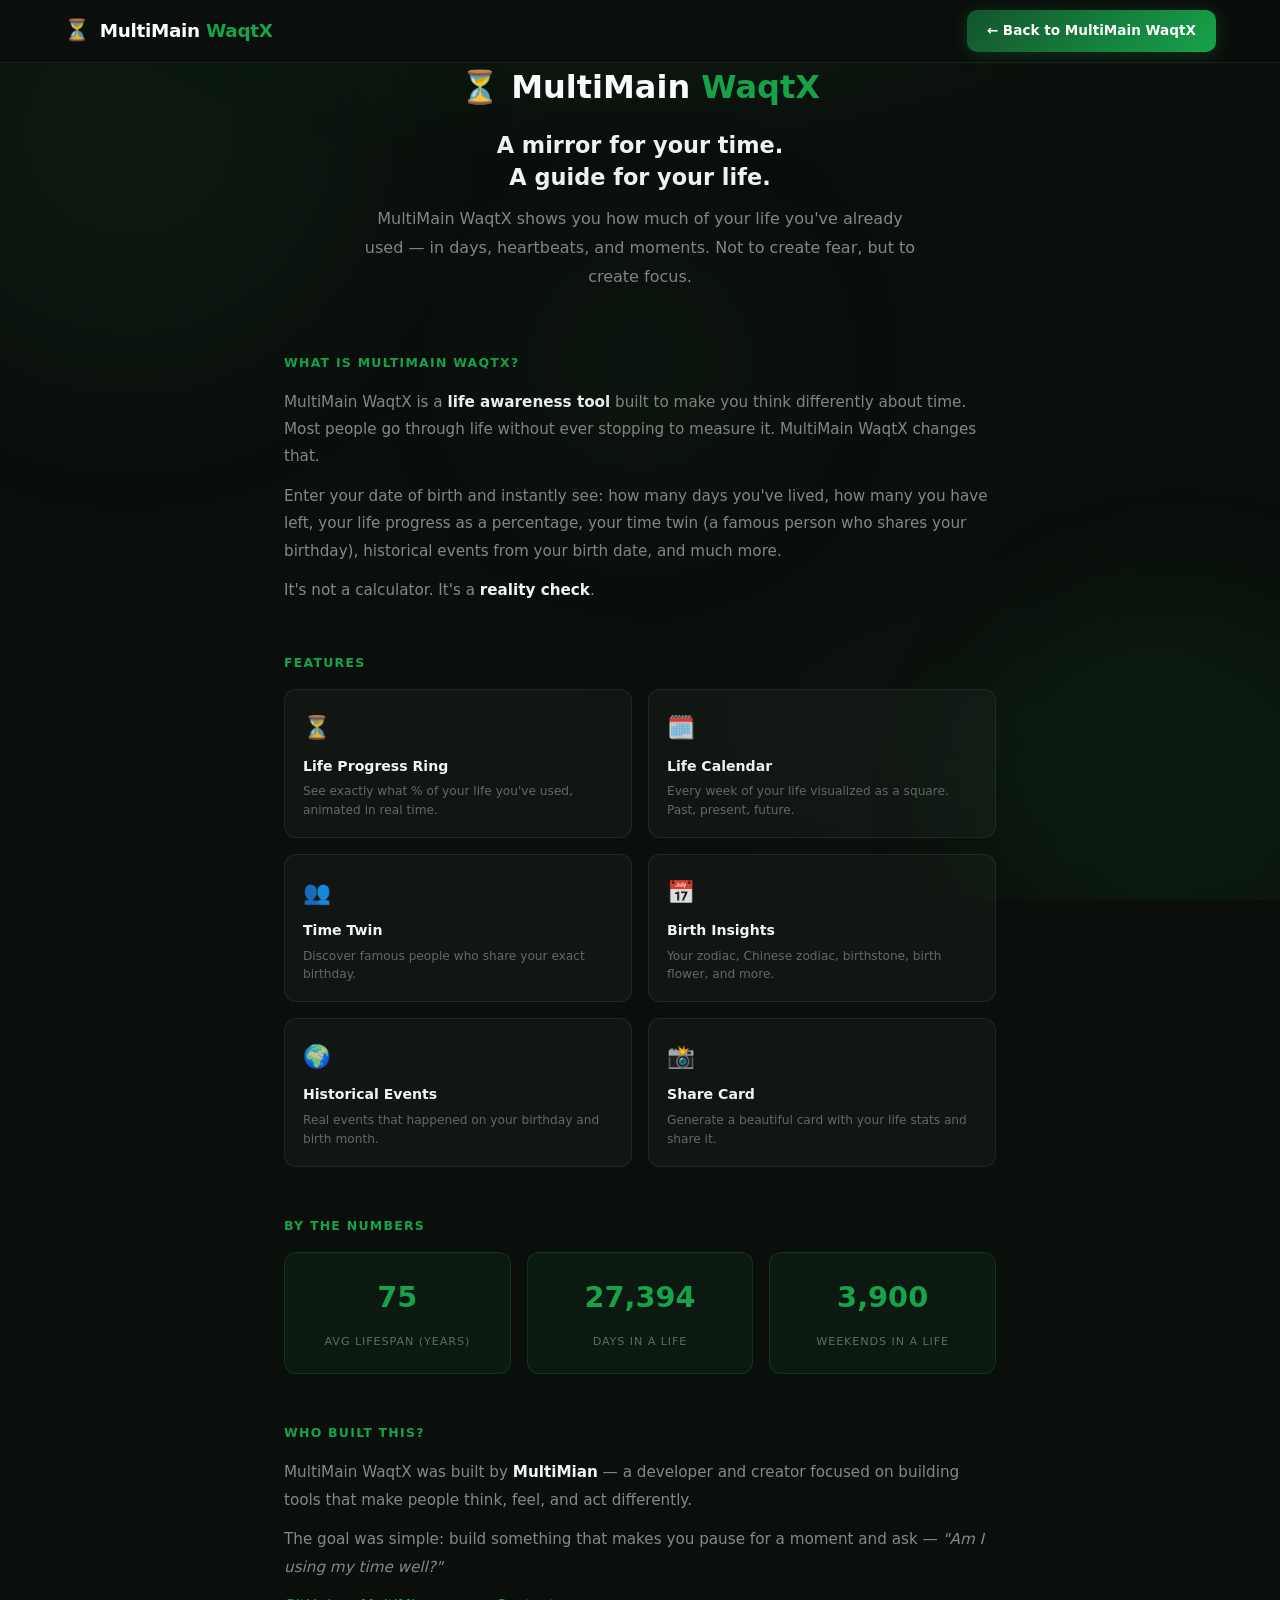
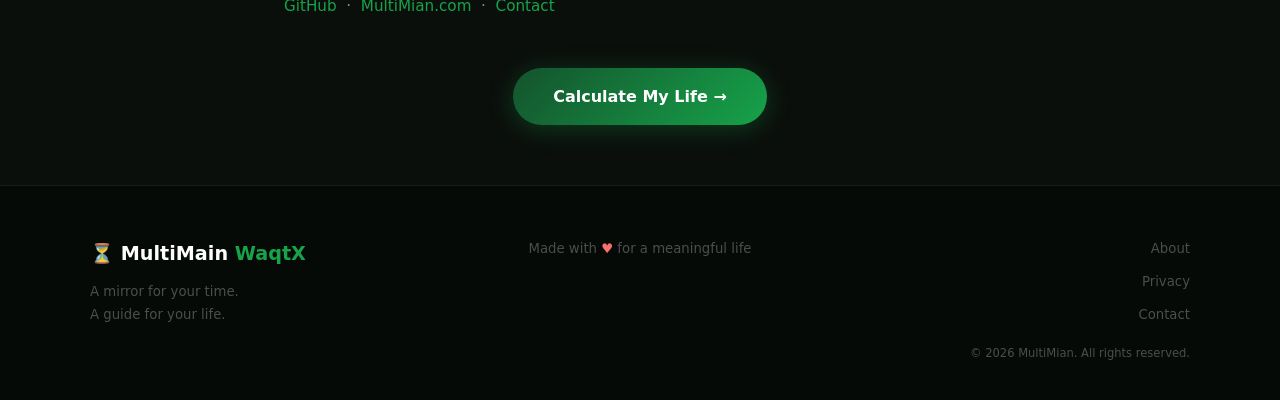
==== about.html @ 8634699e "feat: Premium Islamic UI v10 — green/gold palette, glassmorphism, breathing animations, hierarchy sy" ====
<!DOCTYPE html>
<html lang="en">
<head>
  <meta charset="UTF-8" />
  <meta name="viewport" content="width=device-width, initial-scale=1.0" />
  <title>About — MultiMain WaqtX</title>
  <meta name="description" content="MultiMain WaqtX is a life awareness tool that shows you how much of your life you've used — in days, heartbeats, and moments." />
  <meta name="theme-color" content="#0B0F0C" />
  <link rel="icon" type="image/svg+xml" href="favicon.svg" />
  <link rel="stylesheet" href="style.css?v=10" />
  <style>
    .about-page{max-width:760px;margin:0 auto;padding:60px 24px}
    .about-hero{text-align:center;margin-bottom:60px}
    .about-logo{font-size:2rem;font-weight:900;color:#fff;margin-bottom:16px}
    .about-logo span{color:#16A34A}
    .about-tagline{font-size:1.4rem;font-weight:800;color:#f1f5f9;margin-bottom:12px;line-height:1.4}
    .about-sub{font-size:1rem;color:rgba(255,255,255,0.5);line-height:1.8;max-width:560px;margin:0 auto}
    .about-section{margin-bottom:48px}
    .about-section h2{font-size:0.78rem;font-weight:800;color:#16A34A;margin-bottom:16px;text-transform:uppercase;letter-spacing:0.1em}
    .about-section p{font-size:0.95rem;color:rgba(255,255,255,0.5);line-height:1.8;margin-bottom:12px}
    .about-section strong{color:#f1f5f9}
    .about-features{display:grid;grid-template-columns:repeat(2,1fr);gap:16px;margin-top:16px}
    .af-item{background:rgba(255,255,255,0.03);border:1px solid rgba(255,255,255,0.07);border-radius:12px;padding:18px;transition:border-color .3s}
    .af-item:hover{border-color:rgba(22,163,74,0.3)}
    .af-icon{font-size:1.4rem;margin-bottom:8px}
    .af-title{font-size:0.88rem;font-weight:800;color:#f1f5f9;margin-bottom:4px}
    .af-desc{font-size:0.76rem;color:rgba(255,255,255,0.35);line-height:1.5}
    .about-stats{display:grid;grid-template-columns:repeat(3,1fr);gap:16px;margin-top:16px}
    .as-item{text-align:center;background:rgba(22,163,74,0.07);border:1px solid rgba(22,163,74,0.2);border-radius:12px;padding:20px}
    .as-val{font-size:1.8rem;font-weight:900;color:#16A34A;display:block;margin-bottom:4px}
    .as-lbl{font-size:0.7rem;color:rgba(255,255,255,0.35);text-transform:uppercase;letter-spacing:0.08em}
    .about-cta{text-align:center;margin-top:48px}
    .about-cta a{display:inline-block;padding:15px 40px;background:linear-gradient(135deg,#14532D,#16A34A);color:#fff;border-radius:999px;font-weight:800;font-size:1rem;transition:all 0.3s;box-shadow:0 4px 24px rgba(22,163,74,0.3)}
    .about-cta a:hover{opacity:0.9;transform:translateY(-2px);box-shadow:0 8px 32px rgba(22,163,74,0.5)}
    @media(max-width:640px){.about-features,.about-stats{grid-template-columns:1fr}}
  </style>
</head>
<body>
  <div class="orbs" aria-hidden="true">
    <span class="orb orb1"></span>
    <span class="orb orb2"></span>
    <span class="orb orb3"></span>
  </div>

  <nav class="navbar">
    <div class="nav-inner">
      <a href="index.html" class="nav-logo">
        <span class="nav-logo-icon">⏳</span>
        <span class="nav-logo-text">MultiMain <span>WaqtX</span></span>
      </a>
      <div class="nav-actions">
        <a href="index.html" class="btn-nav-calc" style="text-decoration:none">← Back to MultiMain WaqtX</a>
      </div>
    </div>
  </nav>

  <div class="about-page">

    <div class="about-hero">
      <div class="about-logo">⏳ MultiMain <span>WaqtX</span></div>
      <div class="about-tagline">A mirror for your time.<br>A guide for your life.</div>
      <p class="about-sub">MultiMain WaqtX shows you how much of your life you've already used — in days, heartbeats, and moments. Not to create fear, but to create focus.</p>
    </div>

    <div class="about-section">
      <h2>What is MultiMain WaqtX?</h2>
      <p>MultiMain WaqtX is a <strong>life awareness tool</strong> built to make you think differently about time. Most people go through life without ever stopping to measure it. MultiMain WaqtX changes that.</p>
      <p>Enter your date of birth and instantly see: how many days you've lived, how many you have left, your life progress as a percentage, your time twin (a famous person who shares your birthday), historical events from your birth date, and much more.</p>
      <p>It's not a calculator. It's a <strong>reality check</strong>.</p>
    </div>

    <div class="about-section">
      <h2>Features</h2>
      <div class="about-features">
        <div class="af-item"><div class="af-icon">⏳</div><div class="af-title">Life Progress Ring</div><div class="af-desc">See exactly what % of your life you've used, animated in real time.</div></div>
        <div class="af-item"><div class="af-icon">🗓️</div><div class="af-title">Life Calendar</div><div class="af-desc">Every week of your life visualized as a square. Past, present, future.</div></div>
        <div class="af-item"><div class="af-icon">👥</div><div class="af-title">Time Twin</div><div class="af-desc">Discover famous people who share your exact birthday.</div></div>
        <div class="af-item"><div class="af-icon">📅</div><div class="af-title">Birth Insights</div><div class="af-desc">Your zodiac, Chinese zodiac, birthstone, birth flower, and more.</div></div>
        <div class="af-item"><div class="af-icon">🌍</div><div class="af-title">Historical Events</div><div class="af-desc">Real events that happened on your birthday and birth month.</div></div>
        <div class="af-item"><div class="af-icon">📸</div><div class="af-title">Share Card</div><div class="af-desc">Generate a beautiful card with your life stats and share it.</div></div>
      </div>
    </div>

    <div class="about-section">
      <h2>By the numbers</h2>
      <div class="about-stats">
        <div class="as-item"><span class="as-val">75</span><span class="as-lbl">Avg lifespan (years)</span></div>
        <div class="as-item"><span class="as-val">27,394</span><span class="as-lbl">Days in a life</span></div>
        <div class="as-item"><span class="as-val">3,900</span><span class="as-lbl">Weekends in a life</span></div>
      </div>
    </div>

    <div class="about-section">
      <h2>Who built this?</h2>
      <p>MultiMain WaqtX was built by <strong>MultiMian</strong> — a developer and creator focused on building tools that make people think, feel, and act differently.</p>
      <p>The goal was simple: build something that makes you pause for a moment and ask — <em>"Am I using my time well?"</em></p>
      <p>
        <a href="https://github.com/Mianhassam96" target="_blank" rel="noopener" style="color:#16A34A">GitHub</a> &nbsp;·&nbsp;
        <a href="https://multimian.com" target="_blank" rel="noopener" style="color:#16A34A">MultiMian.com</a> &nbsp;·&nbsp;
        <a href="contact.html" style="color:#16A34A">Contact</a>
      </p>
    </div>

    <div class="about-cta">
      <a href="index.html">Calculate My Life →</a>
    </div>

  </div>

  <footer class="site-footer">
    <div class="footer-inner">
      <div class="footer-brand">
        <span class="footer-logo">⏳ MultiMain <span>WaqtX</span></span>
        <p>A mirror for your time.<br>A guide for your life.</p>
      </div>
      <div class="footer-center">Made with <span style="color:#f87171">♥</span> for a meaningful life</div>
      <div class="footer-links">
        <a href="about.html">About</a>
        <a href="privacy.html">Privacy</a>
        <a href="contact.html">Contact</a>
        <div class="footer-copy">© 2026 MultiMian. All rights reserved.</div>
      </div>
    </div>
  </footer>
</body>
</html>
---- style.css ----
﻿/* ══════════════════════════════════════════════════════════════
   MultiMain WaqtX — v9 — Premium Islamic Reflection UI
   Color System: Deep Black-Green + Islamic Green + Gold
   ══════════════════════════════════════════════════════════════ */

/* ── CSS Variables ── */
:root{
  --bg:#0B0F0C;
  --bg2:#0e1410;
  --bg3:#111a13;
  --green:#16A34A;
  --green-dark:#14532D;
  --green-glow:rgba(22,163,74,0.18);
  --green-border:rgba(22,163,74,0.25);
  --gold:#FACC15;
  --gold-soft:#EAB308;
  --gold-glow:rgba(250,204,21,0.15);
  --white:#FFFFFF;
  --text:rgba(255,255,255,0.88);
  --text-muted:rgba(255,255,255,0.5);
  --text-dim:rgba(255,255,255,0.28);
  --border:rgba(255,255,255,0.07);
  --border-green:rgba(22,163,74,0.3);
  --glass:rgba(255,255,255,0.03);
  --glass-hover:rgba(255,255,255,0.06);
  --radius:16px;
  --radius-sm:10px;
  --shadow-green:0 0 40px rgba(22,163,74,0.12);
  --shadow-gold:0 0 32px rgba(250,204,21,0.18);
  --transition:all 0.4s cubic-bezier(0.4,0,0.2,1);
}

*,*::before,*::after{box-sizing:border-box;margin:0;padding:0}

/* ── Base ── */
body{
  font-family:'Segoe UI',system-ui,-apple-system,sans-serif;
  background:var(--bg);
  color:var(--text);
  min-height:100vh;
  overflow-x:hidden;
  line-height:1.7;
}
a{color:inherit;text-decoration:none}
button{cursor:pointer;border:none;outline:none;font-family:inherit}
input,textarea{font-family:inherit;outline:none}
.hidden{display:none!important}
.sr-only{position:absolute;width:1px;height:1px;padding:0;margin:-1px;overflow:hidden;clip:rect(0,0,0,0);white-space:nowrap;border:0}

/* ── Navbar ── */
.navbar{
  position:fixed;top:0;left:0;right:0;z-index:100;
  background:rgba(11,15,12,0.92);
  backdrop-filter:blur(20px);
  -webkit-backdrop-filter:blur(20px);
  border-bottom:1px solid var(--border);
  transition:var(--transition);
}
.nav-inner{max-width:1200px;margin:0 auto;padding:0 24px;height:62px;display:flex;align-items:center;justify-content:space-between}
.nav-logo{display:flex;align-items:center;gap:10px;font-size:1.15rem;font-weight:800;letter-spacing:-0.3px}
.nav-logo-icon{font-size:1.3rem}
.nav-logo-text{color:var(--white)}
.nav-logo-text span{color:var(--green)}
.nav-actions{display:flex;align-items:center;gap:10px}
.btn-nav-calc{
  padding:9px 20px;border-radius:var(--radius-sm);
  font-size:0.85rem;font-weight:700;color:var(--white);
  background:linear-gradient(135deg,var(--green-dark),var(--green));
  transition:var(--transition);
  box-shadow:0 2px 16px rgba(22,163,74,0.25);
}
.btn-nav-calc:hover{opacity:.9;transform:translateY(-1px);box-shadow:0 4px 24px rgba(22,163,74,0.4)}
.hamburger{display:none;flex-direction:column;gap:5px;padding:6px;background:transparent;border-radius:6px}
.hamburger span{display:block;width:22px;height:2px;background:var(--text-muted);border-radius:2px;transition:all .3s}

/* ── Hero ── */
.hero{
  min-height:100vh;display:flex;align-items:center;justify-content:center;
  position:relative;overflow:hidden;
  padding:80px 24px 60px;text-align:center;
  background:radial-gradient(ellipse at 50% 35%,rgba(22,163,74,0.09) 0%,transparent 65%),
             radial-gradient(ellipse at 80% 80%,rgba(20,83,45,0.06) 0%,transparent 50%),
             var(--bg);
}
.hero-particles{position:absolute;inset:0;pointer-events:none;overflow:hidden}
.hero-inner{max-width:700px;margin:0 auto;width:100%;display:flex;flex-direction:column;align-items:center;gap:22px}
.hero-ayah{
  font-size:clamp(1.5rem,4.5vw,2.4rem);font-weight:700;
  color:var(--green);letter-spacing:0.06em;line-height:1.6;
  direction:rtl;
  text-shadow:0 0 40px rgba(22,163,74,0.4);
  animation:breathe 4s ease-in-out infinite;
}
@keyframes breathe{0%,100%{opacity:0.85;text-shadow:0 0 30px rgba(22,163,74,0.3)}50%{opacity:1;text-shadow:0 0 60px rgba(22,163,74,0.6)}}
.hero-ayah-trans{font-size:0.88rem;color:var(--text-dim);font-style:italic;margin-top:-10px;letter-spacing:0.02em}
.hero-headline{
  font-size:clamp(2rem,5.5vw,3.6rem);font-weight:900;
  line-height:1.12;letter-spacing:-1.5px;
  color:var(--white);margin-top:4px;
}
.hero-headline-accent{color:var(--gold);text-shadow:0 0 40px rgba(250,204,21,0.3)}
.hero-subtext{font-size:1rem;color:var(--text-muted);line-height:1.9;max-width:460px}
.btn-reflect{
  padding:17px 44px;border-radius:14px;
  font-size:1.05rem;font-weight:800;color:var(--bg);
  background:linear-gradient(135deg,var(--green) 0%,#22c55e 100%);
  box-shadow:0 4px 32px rgba(22,163,74,0.45);
  transition:var(--transition);letter-spacing:0.3px;margin-top:8px;
}
.btn-reflect:hover{transform:translateY(-3px);box-shadow:0 10px 48px rgba(22,163,74,0.65)}

/* ── Input Section ── */
.input-section{padding:60px 24px;display:flex;justify-content:center;background:linear-gradient(180deg,var(--bg) 0%,var(--bg2) 100%)}
.input-card{
  background:var(--glass);
  backdrop-filter:blur(16px);
  border:1px solid var(--border-green);
  border-radius:20px;padding:44px 40px;
  max-width:460px;width:100%;
  display:flex;flex-direction:column;align-items:center;gap:20px;text-align:center;
  box-shadow:var(--shadow-green);
  transition:var(--transition);
}
.input-card:hover{border-color:rgba(22,163,74,0.45);box-shadow:0 0 60px rgba(22,163,74,0.18)}
.input-card-top{font-size:0.95rem;color:var(--text-muted);line-height:1.8;font-style:italic}
.dob-input{
  width:100%;padding:15px 20px;border-radius:var(--radius-sm);
  background:rgba(255,255,255,0.05);
  border:1px solid var(--border-green);
  color:var(--white);font-size:1rem;
  transition:var(--transition);text-align:center;
}
.dob-input:focus{border-color:var(--green);background:rgba(22,163,74,0.08);box-shadow:0 0 0 3px rgba(22,163,74,0.12)}
.btn-begin{
  width:100%;padding:16px 24px;border-radius:var(--radius-sm);
  font-size:1rem;font-weight:800;color:var(--bg);
  background:linear-gradient(135deg,var(--green),#22c55e);
  transition:var(--transition);letter-spacing:0.3px;
  box-shadow:0 4px 24px rgba(22,163,74,0.35);
}
.btn-begin:hover{opacity:.92;transform:translateY(-2px);box-shadow:0 8px 32px rgba(22,163,74,0.5)}
.input-trust{font-size:0.72rem;color:var(--text-dim);text-align:center}
.error{color:#f87171;font-size:0.85rem;padding:8px 12px;background:rgba(248,113,113,0.08);border-radius:8px;border:1px solid rgba(248,113,113,0.2);width:100%}

/* ── Loading Overlay ── */
.loading-overlay{position:fixed;inset:0;z-index:300;background:var(--bg);display:flex;align-items:center;justify-content:center}
.loading-inner{text-align:center;display:flex;flex-direction:column;align-items:center;gap:28px}
.loading-crescent{font-size:4rem;animation:crescent-pulse 2s ease-in-out infinite;color:var(--green)}
@keyframes crescent-pulse{0%,100%{opacity:0.3;transform:scale(0.92)}50%{opacity:1;transform:scale(1.08);filter:drop-shadow(0 0 20px rgba(22,163,74,0.6))}}
.loading-line{font-size:1.1rem;color:var(--text-muted);font-style:italic;transition:opacity .5s;letter-spacing:0.02em}

/* ── WOW Section ── */
.wow-section{
  min-height:70vh;display:flex;align-items:center;justify-content:center;
  padding:100px 24px;
  background:radial-gradient(ellipse at 50% 50%,rgba(22,163,74,0.07) 0%,transparent 65%),var(--bg);
}
.wow-inner{max-width:760px;margin:0 auto;text-align:center;display:flex;flex-direction:column;gap:28px}
.wow-line1{
  font-size:clamp(2rem,5.5vw,3.8rem);font-weight:900;
  color:var(--white);line-height:1.15;letter-spacing:-1px;
}
.wow-line1 strong{color:var(--gold);text-shadow:var(--shadow-gold);font-size:1.1em}
.wow-line2{font-size:clamp(1rem,2.5vw,1.35rem);color:var(--text-muted);font-style:italic;transition:opacity .8s;letter-spacing:0.01em}
.wow-line3{font-size:clamp(0.9rem,2vw,1.05rem);color:var(--text-dim);transition:opacity .8s}
.fade-in{animation:fadeIn 1s ease forwards}
@keyframes fadeIn{from{opacity:0;transform:translateY(20px)}to{opacity:1;transform:translateY(0)}}

/* ── Core Data ── */
.core-data-section{padding:40px 24px;text-align:center;border-top:1px solid var(--border)}
.core-data-inner{max-width:600px;margin:0 auto}
.core-days{font-size:clamp(1rem,2.5vw,1.3rem);color:var(--text-muted)}
.core-days strong{color:var(--white);font-size:clamp(1.5rem,4vw,2.2rem);font-weight:900}
.core-sub{font-size:0.82rem;color:var(--text-dim);margin-top:8px;font-style:italic}

/* ── Ibadah Section ── */
.ibadah-section{padding:70px 24px;background:linear-gradient(180deg,transparent,rgba(22,163,74,0.05),transparent)}
.ibadah-inner{max-width:800px;margin:0 auto;text-align:center}
.ibadah-title{font-size:0.78rem;font-weight:800;letter-spacing:2px;color:var(--green);text-transform:uppercase;margin-bottom:36px}
.ibadah-grid{display:grid;grid-template-columns:repeat(5,1fr);gap:14px;margin-bottom:32px}
.ibadah-card{
  background:var(--glass);
  backdrop-filter:blur(16px);
  border:1px solid var(--border);
  border-radius:var(--radius);padding:24px 12px;
  transition:var(--transition);
}
.ibadah-card:hover{border-color:var(--border-green);transform:translateY(-4px);box-shadow:var(--shadow-green)}
.ibadah-icon{font-size:1.7rem;margin-bottom:8px}
.ibadah-name{font-size:0.72rem;font-weight:800;letter-spacing:1.5px;color:var(--text-dim);text-transform:uppercase;margin-bottom:8px}
.ibadah-count{font-size:clamp(1.3rem,2.5vw,1.8rem);font-weight:900;color:var(--green);line-height:1}
.ibadah-label{font-size:0.82rem;color:var(--text-dim);margin-top:4px;direction:rtl}
.ibadah-reflection{
  font-size:0.95rem;color:var(--text-muted);line-height:2.1;
  padding:28px;
  background:var(--glass);
  backdrop-filter:blur(16px);
  border:1px solid var(--border);
  border-radius:var(--radius);
}
.ibadah-reflection em{color:var(--text)}

/* ── Ramadan Section ── */
.ramadan-section{padding:70px 24px;text-align:center;border-top:1px solid var(--border);border-bottom:1px solid var(--border)}
.ramadan-inner{max-width:600px;margin:0 auto;display:flex;flex-direction:column;align-items:center;gap:18px}
.ramadan-moon{font-size:3.2rem;animation:moon-glow 3.5s ease-in-out infinite}
@keyframes moon-glow{0%,100%{filter:drop-shadow(0 0 8px rgba(22,163,74,0.3))}50%{filter:drop-shadow(0 0 28px rgba(22,163,74,0.7))}}
.ramadan-count{font-size:clamp(1.2rem,3vw,1.9rem);font-weight:900;color:var(--white)}
.ramadan-text{font-size:0.95rem;color:var(--text-muted);line-height:2.1}
.ramadan-warning{color:var(--gold);font-style:italic;text-shadow:0 0 20px rgba(250,204,21,0.3)}

/* ── Reflection Section ── */
.reflection-section{
  padding:100px 24px;
  background:linear-gradient(135deg,rgba(22,163,74,0.08),rgba(20,83,45,0.05));
  border-top:1px solid var(--border-green);
  border-bottom:1px solid var(--border-green);
}
.reflection-inner{max-width:640px;margin:0 auto;text-align:center;display:flex;flex-direction:column;gap:20px}
.reflection-inner p{font-size:clamp(1rem,2.5vw,1.2rem);color:var(--text-muted);line-height:1.9}
.reflection-highlight{font-size:clamp(1.15rem,3vw,1.55rem)!important;color:var(--white)!important;font-weight:800;margin-top:12px;line-height:1.5!important}
.arabic-inline{color:var(--green);font-size:1.2em;direction:rtl;display:inline-block;text-shadow:0 0 20px rgba(22,163,74,0.4)}

/* ── Ummah Section ── */
.ummah-section{padding:70px 24px;text-align:center}
.ummah-inner{max-width:640px;margin:0 auto;display:flex;flex-direction:column;align-items:center;gap:18px}
.ummah-icon{font-size:2.8rem}
.ummah-title{font-size:1.1rem;font-weight:800;color:var(--green);letter-spacing:0.3px}
.ummah-text{font-size:0.95rem;color:var(--text-muted);line-height:2.1}
.ummah-text em{color:var(--text)}

/* ── Planet Section ── */
.planet-section{padding:56px 24px;background:rgba(255,255,255,0.01);border-top:1px solid var(--border)}
.planet-section-inner{max-width:1000px;margin:0 auto}
.planet-section-title{font-size:1rem;font-weight:800;color:var(--white);margin-bottom:6px}
.planet-section-sub{font-size:0.8rem;color:var(--text-dim);margin-bottom:22px;font-style:italic}

/* ── Existence Section ── */
.existence-section{padding:100px 24px;text-align:center}
.existence-inner{max-width:580px;margin:0 auto;display:flex;flex-direction:column;gap:18px}
.existence-inner p{font-size:clamp(1rem,2.5vw,1.2rem);color:var(--text-muted);line-height:1.9}
.existence-highlight{font-size:clamp(1.1rem,3vw,1.45rem)!important;color:var(--white)!important;font-weight:800;line-height:1.6!important}

/* ── Passing Section ── */
.passing-section{padding:100px 24px;background:linear-gradient(180deg,transparent,rgba(0,0,0,0.4),transparent)}
.passing-inner{max-width:520px;margin:0 auto;display:flex;flex-direction:column;gap:24px;text-align:center}
.passing-line{font-size:clamp(1rem,2.5vw,1.3rem);color:var(--text-muted);line-height:1.7}
.passing-dim{color:var(--text-dim);font-size:clamp(0.9rem,2vw,1.05rem)!important}
.passing-final{color:var(--text-dim);font-style:italic;font-size:clamp(0.9rem,2vw,1.05rem)!important}

/* ── Share Section ── */
.share-section{padding:70px 24px;text-align:center;border-top:1px solid var(--border)}
.share-section-inner{max-width:460px;margin:0 auto;display:flex;flex-direction:column;align-items:center;gap:24px}
.share-preview-card{
  width:100%;
  background:linear-gradient(135deg,var(--bg2),var(--bg3));
  border:1px solid var(--border-green);
  border-radius:20px;padding:36px;text-align:center;
  display:flex;flex-direction:column;gap:10px;
  box-shadow:var(--shadow-green);
}
.spc-logo{font-size:0.88rem;font-weight:800;color:var(--green)}
.spc-pct{
  font-size:3.8rem;font-weight:900;
  background:linear-gradient(135deg,var(--green),#22c55e);
  -webkit-background-clip:text;-webkit-text-fill-color:transparent;background-clip:text;line-height:1;
}
.spc-label{font-size:0.82rem;color:var(--text-muted)}
.spc-quote{font-size:0.85rem;color:var(--text-muted);line-height:1.8;font-style:italic}
.spc-footer{font-size:0.68rem;color:var(--text-dim);margin-top:8px}
.share-btns{display:flex;gap:12px;width:100%;flex-wrap:wrap;justify-content:center}
.btn-share-reflection{
  flex:1;min-width:160px;padding:14px 20px;border-radius:var(--radius-sm);
  font-size:0.95rem;font-weight:800;color:var(--bg);
  background:linear-gradient(135deg,var(--green),#22c55e);
  transition:var(--transition);
  box-shadow:0 4px 20px rgba(22,163,74,0.3);
}
.btn-share-reflection:hover{opacity:.9;transform:translateY(-2px);box-shadow:0 8px 32px rgba(22,163,74,0.5)}
.btn-start-again{
  flex:1;min-width:140px;padding:14px 20px;border-radius:var(--radius-sm);
  font-size:0.95rem;font-weight:600;color:var(--text-muted);
  background:var(--glass);border:1px solid var(--border);
  transition:var(--transition);
}
.btn-start-again:hover{color:var(--white);background:var(--glass-hover);border-color:var(--border-green)}

/* ── Final Section ── */
.final-section{
  min-height:55vh;display:flex;align-items:center;justify-content:center;
  padding:100px 24px;text-align:center;
  background:radial-gradient(ellipse at 50% 60%,rgba(22,163,74,0.07) 0%,transparent 65%),var(--bg);
}
.final-inner{max-width:480px;margin:0 auto;display:flex;flex-direction:column;gap:18px}
.final-line1{font-size:clamp(1.3rem,3.5vw,2rem);color:var(--text-muted)}
.final-line2{font-size:clamp(1.5rem,4vw,2.6rem);font-weight:900;color:var(--white)}

/* ── Explore Section ── */
.explore-section{padding:0 24px 70px;border-top:1px solid var(--border)}
.explore-header{max-width:1100px;margin:0 auto;padding:44px 0 28px;text-align:center}
.explore-teaser{font-size:0.85rem;color:var(--text-dim);margin-bottom:18px}
.btn-explore-toggle{
  padding:14px 32px;border-radius:var(--radius-sm);
  font-size:0.95rem;font-weight:700;color:var(--green);
  background:rgba(22,163,74,0.07);
  border:1px solid var(--border-green);
  transition:var(--transition);display:inline-flex;align-items:center;gap:10px;
}
.btn-explore-toggle:hover{background:rgba(22,163,74,0.14);box-shadow:var(--shadow-green)}
.explore-arrow{display:inline-block;transition:transform .4s;font-size:1.1rem}
.explore-arrow.open{transform:rotate(180deg)}
.explore-content{padding-top:8px}
.explore-grid{max-width:1100px;margin:0 auto;display:grid;grid-template-columns:repeat(2,1fr);gap:20px}

/* ── Stats Row (inside explore) ── */
.stats-row{padding:32px 0}
.stats-inner{max-width:1100px;margin:0 auto;display:grid;grid-template-columns:repeat(4,1fr);gap:16px;padding:0 24px}
.stat-card{
  background:var(--glass);
  backdrop-filter:blur(16px);
  border:1px solid var(--border);
  border-radius:var(--radius);padding:22px;
  display:flex;align-items:flex-start;gap:14px;
  transition:var(--transition);
}
.stat-card:hover{border-color:var(--border-green);transform:translateY(-2px);box-shadow:var(--shadow-green)}
.stat-card-highlight{border-color:var(--border-green);background:rgba(22,163,74,0.06)}
.stat-icon-wrap{width:40px;height:40px;border-radius:10px;display:flex;align-items:center;justify-content:center;font-size:1.1rem;flex-shrink:0}
.stat-icon-blue{background:rgba(96,165,250,0.12)}
.stat-icon-green{background:rgba(22,163,74,0.15)}
.stat-icon-pink{background:rgba(22,163,74,0.12)}
.stat-icon-purple{background:rgba(20,83,45,0.2)}
.stat-label{font-size:0.62rem;font-weight:800;letter-spacing:1.8px;color:var(--text-dim);text-transform:uppercase;margin-bottom:4px}
.stat-value{font-size:1.5rem;font-weight:900;color:var(--white);line-height:1}
.stat-sub{font-size:0.75rem;color:var(--text-dim);margin-top:4px}
.panel{
  background:var(--glass);
  backdrop-filter:blur(16px);
  border:1px solid var(--border);
  border-radius:20px;padding:28px;
  transition:var(--transition);
}
.panel:hover{border-color:var(--border-green)}
.panel-wide{grid-column:span 2}
.panel-title{font-size:1rem;font-weight:800;color:var(--white);margin-bottom:6px;display:flex;align-items:center;gap:8px}
.panel-sub{font-size:0.8rem;color:var(--text-dim);margin-bottom:20px}
.btn-outline{
  margin-top:16px;padding:9px 20px;border-radius:8px;
  font-size:0.8rem;font-weight:700;color:var(--green);
  background:transparent;border:1px solid var(--border-green);
  transition:var(--transition);
}
.btn-outline:hover{background:rgba(22,163,74,0.1);border-color:var(--green)}
.btn-sm{font-size:0.76rem;padding:7px 16px}

/* ── Mini Calendar ── */
.cal-legend-row{display:flex;gap:16px;margin-bottom:14px;flex-wrap:wrap}
.cal-leg{display:flex;align-items:center;gap:6px;font-size:0.76rem;color:var(--text-dim)}
.cal-dot-past,.cal-dot-present,.cal-dot-future{width:10px;height:10px;border-radius:2px;display:inline-block}
.cal-dot-past{background:linear-gradient(135deg,var(--green),#22c55e)}
.cal-dot-present{background:var(--gold);box-shadow:0 0 8px rgba(250,204,21,0.6)}
.cal-dot-future{background:rgba(255,255,255,0.07);border:1px solid var(--border)}
.mini-cal-grid{display:flex;flex-wrap:wrap;gap:3px;margin-bottom:14px}
.mini-cal-cell{width:10px;height:10px;border-radius:2px}
.mc-past{background:linear-gradient(135deg,var(--green),#22c55e);opacity:0.85}
.mc-present{background:var(--gold);box-shadow:0 0 8px rgba(250,204,21,0.7)}
.mc-future{background:rgba(255,255,255,0.06);border:1px solid var(--border)}
.cal-week-labels{display:flex;justify-content:space-between;font-size:0.7rem;color:var(--text-dim);margin-top:8px}
.cal-week-labels small{color:var(--text-dim)}

/* ── Full Calendar ── */
.full-calendar-wrap{margin-top:20px}
.full-cal-grid-wrap{overflow-x:auto;padding-bottom:8px}
.full-cal-grid{display:flex;flex-wrap:wrap;gap:2px;min-width:600px}
.full-cal-cell{width:8px;height:8px;border-radius:1px;cursor:pointer;transition:opacity .2s}
.full-cal-cell:hover{opacity:0.65}

/* ── Time Twin ── */
.twin-featured{text-align:center;padding:20px;background:rgba(22,163,74,0.06);border-radius:14px;margin-bottom:16px}
.twin-badge{font-size:0.68rem;font-weight:800;letter-spacing:1.5px;color:var(--green);text-transform:uppercase;margin-bottom:10px}
.twin-avatar{font-size:3rem;margin-bottom:8px}
.twin-name{font-size:1.1rem;font-weight:800;color:var(--white);margin-bottom:4px}
.twin-role{font-size:0.8rem;color:var(--text-muted);margin-bottom:4px}
.twin-born{font-size:0.76rem;color:var(--text-dim)}
.twin-others{display:flex;gap:8px;align-items:center;flex-wrap:wrap;margin-top:4px}
.twin-other-avatar{width:36px;height:36px;border-radius:50%;background:var(--glass);border:1px solid var(--border);display:flex;align-items:center;justify-content:center;font-size:1.1rem;cursor:pointer;transition:var(--transition)}
.twin-other-avatar:hover{border-color:var(--green)}
.twin-more{font-size:0.76rem;color:var(--text-dim);padding:0 8px}

/* ── Peak Years ── */
.peak-content{display:flex;flex-direction:column;gap:12px}
.peak-item{display:flex;align-items:center;gap:12px;padding:14px;background:var(--glass);border-radius:10px;border:1px solid var(--border);transition:var(--transition)}
.peak-item:hover{border-color:var(--border-green)}
.peak-icon{font-size:1.4rem;flex-shrink:0}
.peak-title{font-size:0.88rem;font-weight:800;color:var(--white);margin-bottom:2px}
.peak-desc{font-size:0.76rem;color:var(--text-dim)}
.peak-age{font-size:0.7rem;font-weight:700;color:var(--green);margin-top:2px}

/* ── Fun Facts / Life Moments ── */
.fun-facts{display:flex;flex-direction:column;gap:12px}
.ff-item{display:flex;align-items:center;gap:12px;padding:13px 15px;background:var(--glass);border-radius:10px;border:1px solid var(--border);transition:var(--transition)}
.ff-item:hover{border-color:var(--border-green)}
.ff-icon{font-size:1.3rem;flex-shrink:0;width:32px;text-align:center}
.ff-val{font-size:1.1rem;font-weight:900;color:var(--white)}
.ff-lbl{font-size:0.73rem;color:var(--text-dim);margin-top:1px}

/* ── Birth Details ── */
.birth-details{display:flex;flex-direction:column;gap:0}
.bd-row{display:flex;justify-content:space-between;align-items:center;padding:11px 0;border-bottom:1px solid var(--border)}
.bd-row:last-child{border-bottom:none}
.bd-key{font-size:0.8rem;color:var(--text-dim)}
.bd-val{font-size:0.88rem;font-weight:700;color:var(--white)}

/* ── History ── */
.history-list{display:flex;flex-direction:column;gap:10px}
.history-item{display:flex;align-items:flex-start;gap:10px;font-size:0.84rem}
.history-dot{width:8px;height:8px;border-radius:50%;flex-shrink:0;margin-top:5px}
.history-dot-green{background:var(--green)}
.history-dot-yellow{background:var(--gold)}
.history-dot-blue{background:#60a5fa}
.history-year{font-weight:800;color:var(--text-muted);min-width:36px;flex-shrink:0}
.history-text{color:var(--text);line-height:1.5}

/* ── Month Events ── */
.month-list{display:flex;flex-direction:column;gap:8px}
.month-item{display:flex;align-items:center;gap:10px;padding:10px 12px;background:var(--glass);border-radius:8px;font-size:0.82rem;cursor:pointer;transition:var(--transition)}
.month-item:hover{background:var(--glass-hover);border-color:var(--border-green)}
.month-icon{font-size:1.1rem;flex-shrink:0}
.month-year{font-weight:800;color:var(--green);min-width:36px;flex-shrink:0}
.month-text{color:var(--text);flex:1}
.month-arrow{color:var(--text-dim);margin-left:auto}

/* ── Country Events ── */
.country-events{display:flex;flex-direction:column;gap:8px}
.ce-item-sm{font-size:0.82rem;color:var(--text);padding:8px 0;border-bottom:1px solid var(--border);display:flex;gap:8px;align-items:flex-start}
.ce-item-sm:last-child{border-bottom:none}
.ce-year{font-weight:800;color:var(--green);min-width:36px;flex-shrink:0}

/* ── btn-calculate ── */
.btn-calculate{
  padding:14px 24px;border-radius:10px;
  font-size:0.95rem;font-weight:800;color:var(--bg);
  background:linear-gradient(135deg,var(--green),#22c55e);
  transition:var(--transition);width:100%;
  box-shadow:0 4px 20px rgba(22,163,74,0.3);
}
.btn-calculate:hover{opacity:.9;transform:translateY(-1px)}

/* ── Share Modal ── */
.share-modal{position:fixed;inset:0;z-index:200;background:rgba(0,0,0,0.85);backdrop-filter:blur(12px);display:flex;align-items:center;justify-content:center;padding:24px}
.share-modal-inner{
  background:var(--bg2);
  border:1px solid var(--border-green);
  border-radius:24px;padding:32px;
  max-width:420px;width:100%;position:relative;
  display:flex;flex-direction:column;gap:20px;align-items:center;
  box-shadow:var(--shadow-green);
}
.share-close{position:absolute;top:16px;right:16px;width:32px;height:32px;border-radius:50%;background:var(--glass);color:var(--text-muted);font-size:0.9rem;display:flex;align-items:center;justify-content:center;transition:var(--transition)}
.share-close:hover{background:var(--glass-hover);color:var(--white)}
.share-card{
  width:100%;
  background:linear-gradient(135deg,var(--bg),var(--bg3));
  border:1px solid var(--border-green);
  border-radius:16px;padding:28px;text-align:center;
}
.sc-logo{font-size:1rem;font-weight:800;color:var(--green);margin-bottom:16px}
.sc-weekends{font-size:0.83rem;color:var(--text-muted);margin-bottom:8px}
.sc-pct{
  font-size:4rem;font-weight:900;
  background:linear-gradient(135deg,var(--green),#22c55e);
  -webkit-background-clip:text;-webkit-text-fill-color:transparent;background-clip:text;line-height:1;
}
.sc-label{font-size:0.83rem;color:var(--text-dim);margin-bottom:8px}
.sc-name{font-size:1rem;font-weight:800;color:var(--white);margin-bottom:8px}
.sc-quote{font-size:0.8rem;color:var(--text-muted);font-style:italic;line-height:1.7;margin-bottom:8px}
.sc-stats{font-size:0.76rem;color:var(--text-dim)}
.sc-footer{font-size:0.68rem;color:var(--text-dim);margin-top:16px}

/* ── Footer ── */
.site-footer{background:#060a07;border-top:1px solid var(--border);padding:52px 24px 36px}
.footer-inner{max-width:1100px;margin:0 auto;display:grid;grid-template-columns:1fr 1fr 1fr;gap:40px;align-items:start}
.footer-logo{font-size:1.2rem;font-weight:800;color:var(--white);display:block;margin-bottom:10px}
.footer-logo span{color:var(--green)}
.footer-brand p{font-size:0.83rem;color:var(--text-dim);line-height:1.7}
.footer-center{font-size:0.83rem;color:var(--text-dim);text-align:center}
.footer-socials{display:flex;gap:12px;justify-content:center;margin-top:14px}
.footer-socials a{
  width:38px;height:38px;border-radius:50%;
  background:var(--glass);border:1px solid var(--border);
  display:flex;align-items:center;justify-content:center;
  font-size:0.9rem;color:var(--text-muted);
  transition:var(--transition);
}
.footer-socials a:hover{background:rgba(22,163,74,0.12);border-color:var(--border-green);color:var(--white)}
.footer-links{display:flex;flex-direction:column;gap:10px;align-items:flex-end}
.footer-links a{font-size:0.83rem;color:var(--text-dim);transition:color .3s}
.footer-links a:hover{color:var(--green)}
.footer-copy{font-size:0.72rem;color:var(--text-dim);margin-top:8px}

/* ── Particles ── */
.particle{position:absolute;border-radius:50%;pointer-events:none;animation:float-up linear infinite}
@keyframes float-up{0%{transform:translateY(0) scale(1);opacity:0.5}100%{transform:translateY(-100vh) scale(0.2);opacity:0}}

/* ── Responsive ── */
@media(max-width:900px){
  .ibadah-grid{grid-template-columns:repeat(3,1fr)}
  .stats-inner{grid-template-columns:repeat(2,1fr)}
  .explore-grid{grid-template-columns:1fr}
  .panel-wide{grid-column:span 1}
  .footer-inner{grid-template-columns:1fr;text-align:center}
  .footer-links{align-items:center}
}
@media(max-width:600px){
  .hamburger{display:flex}
  .ibadah-grid{grid-template-columns:repeat(2,1fr)}
  .stats-inner{grid-template-columns:1fr 1fr}
  .hero{padding:80px 16px 40px}
  .input-card{padding:28px 20px}
  .twin-reveal-section{padding:24px 16px}
  .tr-twins-row{gap:10px}
  .tr-twin-card{min-width:130px;padding:14px 12px}
  .tr-twin-icon{font-size:2rem}
  .planet-card{width:130px}
  .tr-club{flex-direction:column;align-items:flex-start;gap:6px}
  .tr-club-quote{margin-left:0}
  .share-btns{flex-direction:column}
}

/* ── Compare result ── */
.cmp-row{display:flex;align-items:center;gap:16px;justify-content:center;margin-bottom:16px}
.cmp-person{flex:1;text-align:center;background:var(--glass);border:1px solid var(--border);border-radius:12px;padding:16px}
.cmp-name{font-size:0.83rem;font-weight:800;color:var(--text-muted);margin-bottom:6px}
.cmp-pct{
  font-size:2rem;font-weight:900;
  background:linear-gradient(135deg,var(--green),#22c55e);
  -webkit-background-clip:text;-webkit-text-fill-color:transparent;background-clip:text;line-height:1;
}
.cmp-sub{font-size:0.73rem;color:var(--text-dim);margin-top:4px}
.cmp-vs{font-size:1rem;font-weight:900;color:var(--text-dim);flex-shrink:0}
.cmp-verdict{text-align:center;font-size:0.8rem;color:var(--text-muted);padding:10px;background:rgba(22,163,74,0.07);border-radius:8px}

/* ══════════════════════════════════════════════════════════════
   NEW FEATURES v6 — updated to green/gold palette
   ══════════════════════════════════════════════════════════════ */

/* ── Birthday Twin Reveal ── */
.twin-reveal-section{
  max-width:1100px;margin:0 auto 24px;
  background:linear-gradient(135deg,rgba(22,163,74,0.08),rgba(20,83,45,0.06));
  border:1px solid var(--border-green);
  border-radius:24px;padding:40px 36px;
  position:relative;overflow:hidden;
}
.twin-reveal-section::before{content:'';position:absolute;top:-60px;right:-60px;width:240px;height:240px;border-radius:50%;background:radial-gradient(circle,rgba(22,163,74,0.1),transparent 70%);pointer-events:none}
.tr-header{text-align:center;margin-bottom:32px}
.tr-eyebrow{font-size:0.68rem;font-weight:800;letter-spacing:2.5px;color:var(--gold);text-transform:uppercase;margin-bottom:10px}
.tr-headline{font-size:clamp(1.4rem,3vw,2rem);font-weight:900;color:var(--white);line-height:1.2;margin-bottom:8px}
.tr-headline span{color:var(--gold)}
.tr-sub{font-size:0.86rem;color:var(--text-dim)}
.tr-twins-row{display:flex;gap:16px;justify-content:center;flex-wrap:wrap;margin-bottom:28px}
.tr-twin-card{
  background:var(--glass);
  backdrop-filter:blur(16px);
  border:1px solid var(--border);
  border-radius:16px;padding:20px 24px;text-align:center;
  flex:1;min-width:160px;max-width:220px;
  transition:var(--transition);
}
.tr-twin-card:hover{border-color:var(--border-green);transform:translateY(-4px);box-shadow:var(--shadow-green)}
.tr-twin-featured{border-color:rgba(250,204,21,0.35);background:rgba(250,204,21,0.04)}
.tr-twin-icon{font-size:2.8rem;margin-bottom:10px;line-height:1}
.tr-twin-name{font-size:0.95rem;font-weight:800;color:var(--white);margin-bottom:4px}
.tr-twin-role{font-size:0.73rem;color:var(--text-muted);margin-bottom:4px}
.tr-twin-born{font-size:0.68rem;color:var(--text-dim)}
.tr-personality{margin-bottom:24px}
.tr-personality-inner{
  background:rgba(22,163,74,0.07);
  border:1px solid var(--border-green);
  border-radius:16px;padding:24px;text-align:center;
}
.tr-personality-label{font-size:0.72rem;font-weight:800;letter-spacing:1.5px;color:var(--green);text-transform:uppercase;margin-bottom:14px}
.tr-trait-line{display:block;font-size:1rem;color:var(--text);font-style:italic;margin-bottom:8px;line-height:1.6}
.tr-trait-line::before{content:'\2728 ';color:var(--gold)}
.tr-personality-cta{font-size:0.8rem;color:var(--text-dim);margin-top:12px;font-weight:700}
.tr-club{display:flex;align-items:center;gap:10px;background:var(--glass);border:1px solid var(--border);border-radius:12px;padding:14px 18px;margin-bottom:20px;flex-wrap:wrap}
.tr-club-icon{font-size:1.3rem;flex-shrink:0}
.tr-club span{font-size:0.83rem;color:var(--text-muted)}
.tr-club strong{color:var(--white)}
.tr-club-quote{font-size:0.8rem;color:var(--green);font-style:italic;margin-left:auto}
.btn-twin-share{
  width:100%;padding:14px;border-radius:var(--radius-sm);
  font-size:0.95rem;font-weight:800;color:var(--bg);
  background:linear-gradient(135deg,var(--green),#22c55e);
  transition:var(--transition);letter-spacing:0.3px;
  box-shadow:0 4px 20px rgba(22,163,74,0.3);
}
.btn-twin-share:hover{opacity:.9;transform:translateY(-2px);box-shadow:0 10px 32px rgba(22,163,74,0.5)}
.panel-wide-standalone{padding:40px 36px}

/* ── Planet Age ── */
.planet-scroll{display:flex;gap:12px;overflow-x:auto;padding-bottom:12px;scroll-snap-type:x mandatory;-webkit-overflow-scrolling:touch}
.planet-scroll::-webkit-scrollbar{height:4px}
.planet-scroll::-webkit-scrollbar-track{background:rgba(255,255,255,0.03);border-radius:2px}
.planet-scroll::-webkit-scrollbar-thumb{background:rgba(22,163,74,0.4);border-radius:2px}
.planet-card{
  flex-shrink:0;width:150px;
  background:var(--glass);
  backdrop-filter:blur(16px);
  border:1px solid var(--border);
  border-radius:var(--radius);padding:20px 16px;text-align:center;
  scroll-snap-align:start;
  transition:var(--transition);
  border-top:3px solid var(--planet-color,var(--green));
}
.planet-card:hover{transform:translateY(-5px);border-color:var(--planet-color,var(--green));box-shadow:0 8px 32px rgba(0,0,0,0.3)}
.pc-icon{font-size:2.2rem;margin-bottom:8px;line-height:1}
.pc-name{font-size:0.7rem;font-weight:800;letter-spacing:1.2px;color:var(--text-dim);text-transform:uppercase;margin-bottom:6px}
.pc-age{font-size:1.8rem;font-weight:900;color:var(--planet-color,var(--white));line-height:1}
.pc-unit{font-size:0.63rem;color:var(--text-dim);margin-bottom:10px}
.pc-funny{font-size:0.7rem;color:var(--text-muted);line-height:1.5;font-style:italic}

/* ── Life Moments tabs ── */
.lm-tabs{display:flex;gap:4px;background:rgba(255,255,255,0.03);border-radius:10px;padding:4px;margin-bottom:16px}
.lm-tab{flex:1;padding:9px 12px;border-radius:7px;font-size:0.8rem;font-weight:700;color:var(--text-dim);background:transparent;transition:var(--transition)}
.lm-tab.active{background:rgba(22,163,74,0.18);color:var(--green)}
.lm-content{display:block}
.ff-sub{font-size:0.68rem;color:var(--text-dim);margin-top:2px;line-height:1.4}
.lm-cta{margin-top:14px;padding:12px 16px;background:rgba(22,163,74,0.08);border:1px solid var(--border-green);border-radius:10px;font-size:0.8rem;color:var(--green);text-align:center}

/* ── Twin Share Card ── */
.twin-share-card{background:linear-gradient(135deg,var(--bg),var(--bg3));border:1px solid var(--border-green);border-radius:16px;padding:28px;text-align:center}
.tsc-born{font-size:0.76rem;color:var(--text-dim);margin-bottom:12px}
.tsc-twins{margin-bottom:12px}
.tsc-twist{margin-bottom:12px}
.tsc-weekends{font-size:0.82rem;color:#94a3b8;padding:10px;background:rgba(255,77,141,0.08);border-radius:8px;margin-bottom:4px}

/* ── Responsive for new sections ── */
@media(max-width:600px){
  .twin-reveal-section{padding:24px 16px}
  .tr-twins-row{gap:10px}
  .tr-twin-card{min-width:130px;padding:14px 12px}
  .tr-twin-icon{font-size:2rem}
  .planet-card{width:130px}
  .tr-club{flex-direction:column;align-items:flex-start;gap:6px}
  .tr-club-quote{margin-left:0}
}


/* ══════════════════════════════════════════════════════════════
   CONTACT / ABOUT / PRIVACY PAGE STYLES
   ══════════════════════════════════════════════════════════════ */

/* ── Orbs background ── */
.orbs{position:fixed;inset:0;pointer-events:none;z-index:0;overflow:hidden}
.orb{position:absolute;border-radius:50%;filter:blur(80px);opacity:0.12}
.orb1{width:500px;height:500px;background:#14532D;top:-120px;left:-120px}
.orb2{width:400px;height:400px;background:#16A34A;bottom:-100px;right:-100px;opacity:0.07}
.orb3{width:300px;height:300px;background:#14532D;top:40%;left:50%;transform:translate(-50%,-50%);opacity:0.08}

/* ── Wrapper ── */
.wrapper{position:relative;z-index:1;min-height:100vh;display:flex;flex-direction:column}

/* ── Contact Page ── */
.contact-page-main{flex:1;padding:100px 24px 60px;display:flex;align-items:center;justify-content:center}
.contact-inner{max-width:600px;width:100%;position:relative}
.contact-glow{position:absolute;top:-60px;left:50%;transform:translateX(-50%);width:300px;height:300px;border-radius:50%;background:radial-gradient(circle,rgba(22,163,74,0.12),transparent 70%);pointer-events:none}
.contact-title{font-size:clamp(1.8rem,4vw,2.8rem);font-weight:900;color:var(--white);margin-bottom:10px;text-align:center}
.contact-sub{font-size:0.95rem;color:var(--text-muted);text-align:center;margin-bottom:36px;line-height:1.7}

/* ── Contact Form ── */
.contact-form{display:flex;flex-direction:column;gap:16px;margin-bottom:32px}
.cf-row{display:grid;grid-template-columns:1fr 1fr;gap:16px}
.cf-group{display:flex;flex-direction:column;gap:6px}
.cf-group label{font-size:0.78rem;font-weight:700;color:var(--text-muted);letter-spacing:0.5px}
.cf-group input,.cf-group textarea{padding:12px 16px;border-radius:10px;background:rgba(255,255,255,0.04);border:1px solid var(--border-green);color:var(--white);font-size:0.95rem;font-family:inherit;transition:var(--transition);resize:vertical}
.cf-group input:focus,.cf-group textarea:focus{border-color:var(--green);background:rgba(22,163,74,0.07);outline:none;box-shadow:0 0 0 3px rgba(22,163,74,0.1)}
.cf-group input::placeholder,.cf-group textarea::placeholder{color:var(--text-dim)}
.btn-primary{padding:14px 28px;border-radius:var(--radius-sm);font-size:1rem;font-weight:800;color:var(--bg);background:linear-gradient(135deg,var(--green),#22c55e);border:none;cursor:pointer;transition:var(--transition);display:inline-flex;align-items:center;gap:10px;justify-content:center;box-shadow:0 4px 20px rgba(22,163,74,0.3)}
.btn-primary:hover{opacity:.9;transform:translateY(-2px);box-shadow:0 8px 32px rgba(22,163,74,0.5)}
.btn-send{width:100%}
.btn-icon{font-size:1.1rem}
.cf-success{padding:12px 16px;background:rgba(22,163,74,0.08);border:1px solid rgba(22,163,74,0.25);border-radius:10px;color:#22c55e;font-size:0.88rem;text-align:center}

/* ── Contact Links ── */
.contact-links{display:flex;flex-direction:column;gap:10px;align-items:center}
.c-link{display:inline-flex;align-items:center;gap:8px;padding:10px 20px;border-radius:10px;background:var(--glass);border:1px solid var(--border);color:var(--text-muted);font-size:0.88rem;transition:var(--transition)}
.c-link:hover{background:rgba(22,163,74,0.08);border-color:var(--border-green);color:var(--white)}

/* ── About Page (in CSS, not inline) ── */
.about-page{max-width:760px;margin:0 auto;padding:100px 24px 60px}
.about-hero{text-align:center;margin-bottom:60px}
.about-logo{font-size:2rem;font-weight:900;color:var(--white);margin-bottom:16px}
.about-logo span{color:var(--green)}
.about-tagline{font-size:1.4rem;font-weight:800;color:var(--white);margin-bottom:12px;line-height:1.4}
.about-sub{font-size:1rem;color:var(--text-muted);line-height:1.8;max-width:560px;margin:0 auto}
.about-section{margin-bottom:48px}
.about-section h2{font-size:0.78rem;font-weight:800;color:var(--green);margin-bottom:16px;text-transform:uppercase;letter-spacing:0.1em}
.about-section p{font-size:0.95rem;color:var(--text-muted);line-height:1.8;margin-bottom:12px}
.about-section strong{color:var(--white)}
.about-features{display:grid;grid-template-columns:repeat(2,1fr);gap:16px;margin-top:16px}
.af-item{background:var(--glass);border:1px solid var(--border);border-radius:12px;padding:18px;transition:var(--transition)}
.af-item:hover{border-color:var(--border-green)}
.af-icon{font-size:1.4rem;margin-bottom:8px}
.af-title{font-size:0.88rem;font-weight:800;color:var(--white);margin-bottom:4px}
.af-desc{font-size:0.76rem;color:var(--text-dim);line-height:1.5}
.about-stats{display:grid;grid-template-columns:repeat(3,1fr);gap:16px;margin-top:16px}
.as-item{text-align:center;background:rgba(22,163,74,0.07);border:1px solid var(--border-green);border-radius:12px;padding:20px}
.as-val{font-size:1.8rem;font-weight:900;color:var(--green);display:block;margin-bottom:4px}
.as-lbl{font-size:0.7rem;color:var(--text-dim);text-transform:uppercase;letter-spacing:0.08em}
.about-cta{text-align:center;margin-top:48px}
.about-cta a{display:inline-block;padding:15px 40px;background:linear-gradient(135deg,var(--green-dark),var(--green));color:var(--bg);border-radius:999px;font-weight:800;font-size:1rem;transition:var(--transition);box-shadow:0 4px 24px rgba(22,163,74,0.3)}
.about-cta a:hover{opacity:.9;transform:translateY(-2px);box-shadow:0 8px 32px rgba(22,163,74,0.5)}

/* ── Privacy Page ── */
.privacy-page{max-width:760px;margin:0 auto;padding:100px 24px 60px}
.privacy-hero{margin-bottom:48px}
.privacy-hero h1{font-size:2rem;font-weight:900;color:var(--white);margin-bottom:12px}
.privacy-hero p{font-size:0.92rem;color:var(--text-muted);line-height:1.8}
.privacy-section{margin-bottom:40px;padding-bottom:40px;border-bottom:1px solid var(--border)}
.privacy-section:last-child{border-bottom:none}
.privacy-section h2{font-size:0.78rem;font-weight:800;color:var(--green);margin-bottom:12px;text-transform:uppercase;letter-spacing:0.1em}
.privacy-section p{font-size:0.92rem;color:var(--text-muted);line-height:1.8;margin-bottom:10px}
.privacy-section ul{list-style:none;padding:0;display:flex;flex-direction:column;gap:8px}
.privacy-section ul li{font-size:0.92rem;color:var(--text-muted);line-height:1.6;padding-left:20px;position:relative}
.privacy-section ul li::before{content:'✓';position:absolute;left:0;color:var(--green);font-weight:700}
.privacy-section strong{color:var(--white)}
.privacy-highlight{background:rgba(22,163,74,0.07);border:1px solid var(--border-green);border-radius:12px;padding:20px 24px;margin-bottom:32px}
.privacy-highlight p{color:#22c55e;font-weight:700;font-size:1rem;margin:0}

/* ── Responsive for sub-pages ── */
@media(max-width:640px){
  .cf-row{grid-template-columns:1fr}
  .about-features,.about-stats{grid-template-columns:1fr}
  .contact-page-main{padding:80px 16px 40px}
  .about-page,.privacy-page{padding:80px 16px 40px}
}


/* ══════════════════════════════════════════════════════════════
   PREMIUM EXPERIENCE LAYER v8
   Motion · Typography · Depth · Emotional Timing
   ══════════════════════════════════════════════════════════════ */

/* ── 1. SCENE REVEAL — cinematic scroll entrance ── */
.scene-reveal{
  opacity:0;
  transform:translateY(30px);
  filter:blur(6px);
  transition:
    opacity 0.8s cubic-bezier(0.16,1,0.3,1),
    transform 0.8s cubic-bezier(0.16,1,0.3,1),
    filter 0.8s cubic-bezier(0.16,1,0.3,1);
  transition-delay:var(--reveal-delay,0s);
}
.scene-reveal.revealed{
  opacity:1;
  transform:translateY(0);
  filter:blur(0);
}

/* ── 2. BACKGROUND DEPTH SYSTEM ── */
body::before{
  content:'';
  position:fixed;
  inset:0;
  background:
    radial-gradient(ellipse 80% 50% at 50% -10%,rgba(22,163,74,0.1) 0%,transparent 60%),
    radial-gradient(ellipse 60% 40% at 80% 80%,rgba(20,83,45,0.06) 0%,transparent 60%);
  pointer-events:none;
  z-index:0;
}
body::after{
  content:'';
  position:fixed;
  inset:0;
  background-image:url("data:image/svg+xml,%3Csvg viewBox='0 0 256 256' xmlns='http://www.w3.org/2000/svg'%3E%3Cfilter id='noise'%3E%3CfeTurbulence type='fractalNoise' baseFrequency='0.9' numOctaves='4' stitchTiles='stitch'/%3E%3C/filter%3E%3Crect width='100%25' height='100%25' filter='url(%23noise)' opacity='0.03'/%3E%3C/svg%3E");
  pointer-events:none;
  z-index:0;
  opacity:0.025;
}

/* ── 3. GLASSMORPHISM CARDS ── */
.ibadah-card{
  background:rgba(255,255,255,0.03)!important;
  backdrop-filter:blur(16px);
  -webkit-backdrop-filter:blur(16px);
  border:1px solid rgba(255,255,255,0.07)!important;
  box-shadow:0 4px 24px rgba(0,0,0,0.3),inset 0 1px 0 rgba(255,255,255,0.04);
}
.ibadah-card:hover{
  border-color:rgba(22,163,74,0.3)!important;
  box-shadow:0 8px 32px rgba(22,163,74,0.15),inset 0 1px 0 rgba(255,255,255,0.06);
}
.stat-card{
  backdrop-filter:blur(12px);
  -webkit-backdrop-filter:blur(12px);
  box-shadow:0 2px 16px rgba(0,0,0,0.2);
}
.panel{
  backdrop-filter:blur(12px);
  -webkit-backdrop-filter:blur(12px);
}
.input-card{
  backdrop-filter:blur(20px);
  -webkit-backdrop-filter:blur(20px);
  box-shadow:0 8px 40px rgba(0,0,0,0.4),inset 0 1px 0 rgba(255,255,255,0.06);
}

/* ── 4. IBADAH GRID — 5 columns ── */
.ibadah-grid{grid-template-columns:repeat(5,1fr)!important}
@media(max-width:900px){.ibadah-grid{grid-template-columns:repeat(3,1fr)!important}}
@media(max-width:600px){.ibadah-grid{grid-template-columns:repeat(2,1fr)!important}}

/* ── 5. TYPOGRAPHY HIERARCHY UPGRADE ── */
.hero-headline{font-size:clamp(2.2rem,6vw,4.5rem)!important;letter-spacing:-2px!important;line-height:1.08!important}
.wow-line1{font-size:clamp(2rem,6vw,4.5rem)!important;font-weight:900!important;letter-spacing:-1.5px!important}
.wow-line1 strong{
  display:block;
  font-size:clamp(3rem,10vw,6rem)!important;
  background:linear-gradient(135deg,#fff 0%,#22c55e 50%,#86efac 100%);
  -webkit-background-clip:text;
  -webkit-text-fill-color:transparent;
  background-clip:text;
  line-height:1;
  margin:8px 0;
  text-shadow:none;
  filter:drop-shadow(0 0 40px rgba(22,163,74,0.5));
}
.wow-line2{font-size:clamp(1.1rem,2.5vw,1.5rem)!important;color:rgba(255,255,255,0.5)!important;font-weight:400!important}
.wow-line3{font-size:clamp(0.95rem,2vw,1.15rem)!important;color:rgba(255,255,255,0.28)!important;letter-spacing:0.5px}
.ibadah-count{font-size:clamp(1.6rem,3.5vw,2.4rem)!important;font-weight:900!important;letter-spacing:-0.5px}
.ramadan-count{font-size:clamp(1.4rem,4vw,2.2rem)!important;font-weight:900!important}
.core-days strong{font-size:clamp(1.8rem,4vw,2.8rem)!important;font-weight:900!important;letter-spacing:-1px}
.final-line2{font-size:clamp(1.8rem,5vw,3rem)!important;font-weight:900!important;letter-spacing:-1px}

/* ── 6. NUMBER GLOW EFFECT ── */
.ibadah-count,.wow-line1 strong,.ramadan-count{
  position:relative;
}
.ibadah-count::after{
  content:'';
  position:absolute;
  inset:-8px;
  border-radius:12px;
  background:radial-gradient(circle,rgba(22,163,74,0.12),transparent 70%);
  pointer-events:none;
}

/* ── 7. LOADING RITUAL UPGRADE ── */
.loading-overlay{
  background:radial-gradient(ellipse at 50% 40%,#0a1a0d 0%,var(--bg) 100%)!important;
}
.loading-crescent{
  font-size:5rem!important;
  animation:ritual-breathe 2s ease-in-out infinite!important;
  filter:drop-shadow(0 0 30px rgba(22,163,74,0.6));
}
@keyframes ritual-breathe{
  0%,100%{transform:scale(1);filter:drop-shadow(0 0 20px rgba(22,163,74,0.4));}
  50%{transform:scale(1.06);filter:drop-shadow(0 0 50px rgba(22,163,74,0.8));}
}
.loading-line{
  font-size:1.1rem!important;
  color:rgba(255,255,255,0.5)!important;
  letter-spacing:0.5px;
  transition:opacity 0.4s ease!important;
}
.loading-inner::before{
  content:'';
  position:absolute;
  width:200px;height:200px;
  border-radius:50%;
  background:radial-gradient(circle,rgba(22,163,74,0.12),transparent 70%);
  animation:ritual-breathe 2s ease-in-out infinite;
  pointer-events:none;
}
.loading-inner{position:relative}

/* ── 8. BUTTON ELEVATION ── */
.btn-reflect{
  box-shadow:0 4px 32px rgba(22,163,74,0.5),0 0 0 1px rgba(34,197,94,0.2)!important;
  letter-spacing:0.5px!important;
}
.btn-reflect:hover{
  box-shadow:0 8px 48px rgba(22,163,74,0.7),0 0 0 1px rgba(34,197,94,0.4)!important;
}
.btn-begin{
  box-shadow:0 4px 24px rgba(22,163,74,0.4)!important;
}
.btn-share-reflection{
  box-shadow:0 4px 20px rgba(22,163,74,0.35)!important;
}

/* ── 9. HERO AYAH UPGRADE ── */
.hero-ayah{
  font-size:clamp(1.6rem,4.5vw,2.6rem)!important;
  text-shadow:0 0 40px rgba(22,163,74,0.3);
  animation:ayah-glow 4s ease-in-out infinite;
}
@keyframes ayah-glow{
  0%,100%{text-shadow:0 0 30px rgba(22,163,74,0.2);}
  50%{text-shadow:0 0 60px rgba(22,163,74,0.5);}
}

/* ── 10. FREEZE SECTION ── */
.freeze-section{
  min-height:70vh;
  display:flex;
  align-items:center;
  justify-content:center;
  padding:80px 24px;
  text-align:center;
  background:radial-gradient(ellipse at 50% 50%,rgba(22,163,74,0.05) 0%,transparent 70%);
  border-top:1px solid rgba(255,255,255,0.03);
}
.freeze-inner{
  max-width:600px;
  margin:0 auto;
  display:flex;
  flex-direction:column;
  gap:20px;
}
.freeze-line1{
  font-size:clamp(1.1rem,3vw,1.6rem);
  color:#475569;
  font-style:italic;
  opacity:0;
  transform:translateY(20px);
  transition:opacity 1s ease,transform 1s ease;
}
.freeze-line2{
  font-size:clamp(1.4rem,4vw,2.2rem);
  font-weight:800;
  color:#f1f5f9;
  letter-spacing:-0.5px;
  opacity:0;
  transform:translateY(20px);
  transition:opacity 1s ease 1.5s,transform 1s ease 1.5s;
}
.freeze-section.freeze-active .freeze-line1{opacity:1;transform:translateY(0);}
.freeze-section.freeze-active .freeze-line2{opacity:1;transform:translateY(0);}

/* ── 11. WOW SECTION UPGRADE ── */
.wow-section{
  min-height:70vh!important;
  background:radial-gradient(ellipse at 50% 50%,rgba(22,163,74,0.08) 0%,transparent 65%)!important;
}
.wow-inner{gap:32px!important}

/* ── 12. SECTION SPACING ── */
.ibadah-section{padding:80px 24px!important}
.ramadan-section{padding:80px 24px!important}
.reflection-section{padding:100px 24px!important}
.existence-section{padding:100px 24px!important}
.passing-section{padding:100px 24px!important}


/* ══════════════════════════════════════════════════════════════
   ISLAMIC CONTENT INTELLIGENCE LAYER v8
   ══════════════════════════════════════════════════════════════ */

/* ── Islamic Events Timeline ── */
.islamic-events-section{padding:100px 24px;background:linear-gradient(180deg,transparent,rgba(22,163,74,0.04),transparent)}
.islamic-events-inner{max-width:1000px;margin:0 auto;text-align:center}
.ie-eyebrow{font-size:0.72rem;font-weight:800;letter-spacing:2.5px;color:var(--green);text-transform:uppercase;margin-bottom:12px}
.ie-title{font-size:clamp(1.6rem,4vw,2.4rem);font-weight:900;color:var(--white);margin-bottom:10px;letter-spacing:-0.5px}
.ie-sub{font-size:0.92rem;color:var(--text-muted);line-height:1.9;margin-bottom:48px}
.ie-timeline{display:grid;grid-template-columns:repeat(3,1fr);gap:20px;margin-bottom:40px}
.ie-card{
  background:var(--glass);backdrop-filter:blur(16px);
  border:1px solid var(--border);
  border-radius:18px;padding:28px 22px;text-align:left;
  transition:var(--transition);position:relative;overflow:hidden;
}
.ie-card::before{content:'';position:absolute;top:0;left:0;right:0;height:2px;background:linear-gradient(90deg,var(--green-dark),var(--green));opacity:0.7}
.ie-card:hover{border-color:var(--border-green);transform:translateY(-4px);box-shadow:var(--shadow-green)}
.ie-year{font-size:0.7rem;font-weight:800;letter-spacing:1.5px;color:var(--green);text-transform:uppercase;margin-bottom:8px}
.ie-badge{font-size:1.1rem;font-weight:700;color:var(--gold);direction:rtl;margin-bottom:6px;font-family:'Segoe UI',system-ui,sans-serif}
.ie-event{font-size:1rem;font-weight:800;color:var(--white);margin-bottom:10px}
.ie-desc{font-size:0.8rem;color:var(--text-muted);line-height:1.8}
.ie-context{font-size:0.95rem;color:var(--text-muted);line-height:2.1;padding:28px 32px;background:rgba(22,163,74,0.06);border:1px solid var(--border-green);border-radius:16px;font-style:italic;max-width:680px;margin:0 auto}
@media(max-width:900px){.ie-timeline{grid-template-columns:repeat(2,1fr)}}
@media(max-width:600px){.ie-timeline{grid-template-columns:1fr}}

/* ── Islamic Personalities ── */
.personalities-section{padding:80px 24px;border-top:1px solid var(--border)}
.personalities-inner{max-width:1000px;margin:0 auto;text-align:center}
.ps-eyebrow{font-size:0.72rem;font-weight:800;letter-spacing:2.5px;color:var(--green);text-transform:uppercase;margin-bottom:12px}
.ps-title{font-size:clamp(1.4rem,3.5vw,2rem);font-weight:900;color:var(--white);margin-bottom:40px;letter-spacing:-0.5px}
.ps-grid{display:grid;grid-template-columns:repeat(3,1fr);gap:18px}
.ps-card{
  background:var(--glass);backdrop-filter:blur(16px);
  border:1px solid var(--border);
  border-radius:18px;padding:28px 20px;text-align:center;
  transition:var(--transition);
}
.ps-card:hover{border-color:var(--border-green);transform:translateY(-4px);box-shadow:var(--shadow-green)}
.ps-icon{font-size:2.2rem;margin-bottom:12px;line-height:1}
.ps-name{font-size:1rem;font-weight:900;color:var(--white);margin-bottom:4px}
.ps-role{font-size:0.72rem;font-weight:700;letter-spacing:0.8px;color:var(--green);margin-bottom:12px;text-transform:uppercase}
.ps-quote{font-size:0.8rem;color:var(--text-muted);line-height:1.8;font-style:italic}
@media(max-width:900px){.ps-grid{grid-template-columns:repeat(2,1fr)}}
@media(max-width:600px){.ps-grid{grid-template-columns:1fr}}

/* ── Daily Wisdom ── */
.wisdom-section{
  padding:80px 24px;text-align:center;
  background:linear-gradient(135deg,rgba(22,163,74,0.07),rgba(20,83,45,0.04));
  border-top:1px solid var(--border-green);
  border-bottom:1px solid var(--border-green);
}
.wisdom-inner{max-width:640px;margin:0 auto;display:flex;flex-direction:column;align-items:center;gap:24px}
.wisdom-label{font-size:0.72rem;font-weight:800;letter-spacing:2.5px;color:var(--green);text-transform:uppercase}
.wisdom-card{
  width:100%;background:var(--glass);backdrop-filter:blur(20px);
  border:1px solid var(--border-green);
  border-radius:20px;padding:36px 32px;position:relative;overflow:hidden;
  min-height:140px;display:flex;flex-direction:column;align-items:center;justify-content:center;gap:14px;
  box-shadow:var(--shadow-green),inset 0 1px 0 rgba(255,255,255,0.04);
}
.wisdom-card::before{content:'';position:absolute;top:0;left:0;right:0;height:1px;background:linear-gradient(90deg,transparent,rgba(22,163,74,0.5),transparent)}
.wisdom-quote{font-size:clamp(1rem,2.5vw,1.2rem);color:var(--white);line-height:1.9;font-style:italic;text-align:center;transition:opacity .4s ease,transform .4s ease}
.wisdom-source{font-size:0.76rem;font-weight:700;color:var(--green);letter-spacing:1px;text-transform:uppercase;transition:opacity .4s ease}
.wisdom-quote.fading,.wisdom-source.fading{opacity:0;transform:translateY(8px)}
.wisdom-nav{display:flex;align-items:center;gap:16px}
.wisdom-btn{width:40px;height:40px;border-radius:50%;background:var(--glass);border:1px solid var(--border);color:var(--text-muted);font-size:1rem;display:flex;align-items:center;justify-content:center;transition:var(--transition);cursor:pointer}
.wisdom-btn:hover{background:rgba(22,163,74,0.12);border-color:var(--border-green);color:var(--white)}
.wisdom-dots{display:flex;gap:6px;align-items:center}
.wisdom-dot{width:6px;height:6px;border-radius:50%;background:rgba(255,255,255,0.12);transition:all .3s;cursor:pointer}
.wisdom-dot.active{background:var(--green);width:18px;border-radius:3px}

/* ── PWA Install Prompt ── */
.pwa-prompt{position:fixed;bottom:24px;left:50%;transform:translateX(-50%);z-index:500;width:calc(100% - 48px);max-width:480px;animation:pwa-slide-up .5s cubic-bezier(0.16,1,0.3,1) forwards}
@keyframes pwa-slide-up{from{opacity:0;transform:translateX(-50%) translateY(20px)}to{opacity:1;transform:translateX(-50%) translateY(0)}}
.pwa-prompt-inner{background:rgba(11,15,12,0.97);backdrop-filter:blur(20px);border:1px solid var(--border-green);border-radius:16px;padding:16px 20px;display:flex;align-items:center;gap:14px;box-shadow:0 8px 40px rgba(0,0,0,0.5),var(--shadow-green)}
.pwa-icon{font-size:2rem;flex-shrink:0}
.pwa-text{flex:1;min-width:0}
.pwa-title{font-size:0.9rem;font-weight:800;color:var(--white);margin-bottom:2px}
.pwa-sub{font-size:0.73rem;color:var(--text-dim)}
.pwa-install-btn{padding:8px 18px;border-radius:8px;font-size:0.85rem;font-weight:800;color:var(--bg);background:linear-gradient(135deg,var(--green),#22c55e);white-space:nowrap;flex-shrink:0;transition:opacity .2s;box-shadow:0 2px 12px rgba(22,163,74,0.3)}
.pwa-install-btn:hover{opacity:.9}
.pwa-dismiss{width:28px;height:28px;border-radius:50%;background:var(--glass);color:var(--text-dim);font-size:0.8rem;display:flex;align-items:center;justify-content:center;flex-shrink:0;transition:var(--transition)}
.pwa-dismiss:hover{background:var(--glass-hover);color:var(--text-muted)}
@media(max-width:480px){
  .pwa-prompt-inner{flex-wrap:wrap;gap:10px}
  .pwa-text{width:calc(100% - 60px)}
  .pwa-install-btn{flex:1}
}


/* ══════════════════════════════════════════════════════════════
   PREMIUM SYSTEM REWRITE v9
   Discipline · Silence · Breathing · Hierarchy
   ══════════════════════════════════════════════════════════════ */

/* ── STEP 1: SLOW DOWN ALL ANIMATIONS GLOBALLY ── */
.scene-reveal{
  transition-duration:1.1s!important;
  transition-timing-function:cubic-bezier(0.16,1,0.3,1)!important;
}
.scene-reveal.revealed{
  transition-delay:var(--reveal-delay,0s)!important;
}
/* Loading messages slower */
.loading-line{transition:opacity 0.6s ease!important}

/* ── STEP 2: EMOTIONAL PRIORITY SYSTEM ── */
/* Tier 1 — Hero & Shock: full brightness, breathing */
.hero-headline,
.wow-line1,
.freeze-line2,
.final-line2{
  animation:premium-breathe 5s ease-in-out infinite;
}
@keyframes premium-breathe{
  0%,100%{opacity:0.95;transform:scale(1)}
  50%{opacity:1;transform:scale(1.008)}
}
/* Tier 2 — Supporting text: slightly dimmed */
.hero-subtext,
.wow-line2,
.ibadah-reflection,
.ramadan-text,
.ummah-text{
  opacity:0.72;
}
/* Tier 3 — Data / context: quiet */
.core-sub,
.ie-desc,
.ps-quote,
.wisdom-source,
.hero-ayah-trans,
.passing-dim,
.passing-final{
  opacity:0.42;
}
/* Tier 4 — Secondary sections: visually receded */
.planet-section,
.ummah-section,
.ie-timeline,
.ps-grid{
  opacity:0.82;
}
/* Tier 1 elements restore full on hover/focus */
.ibadah-card:hover .ibadah-count,
.ps-card:hover .ps-quote,
.ie-card:hover .ie-desc{
  opacity:1;
}

/* ── STEP 3: VISUAL HIERARCHY SILENCE ── */
/* Only 2 sections are visually loud: hero + wow */
/* Everything else: softer borders, less glow, smaller scale */
.ibadah-section,
.ramadan-section,
.reflection-section,
.ummah-section,
.planet-section,
.existence-section,
.passing-section,
.islamic-events-section,
.personalities-section,
.wisdom-section{
  border-color:rgba(255,255,255,0.025)!important;
}
.ibadah-card,
.ps-card,
.ie-card,
.wisdom-card{
  border-color:rgba(255,255,255,0.05)!important;
  box-shadow:none!important;
}
.ibadah-card:hover,
.ps-card:hover,
.ie-card:hover{
  border-color:rgba(22,163,74,0.25)!important;
  box-shadow:0 8px 32px rgba(22,163,74,0.1)!important;
}
/* Personalities: show 3, hide rest until "view more" */
.ps-card:nth-child(n+4){
  display:none;
}
.ps-card.ps-visible{
  display:block!important;
}
/* Islamic events: reduce top glow line */
.ie-card::before{
  opacity:0.3!important;
}

/* ── STEP 4: BREATHING UI — ONLY ON KEY ELEMENTS ── */
/* Shock number breathes */
.wow-line1 strong{
  animation:number-breathe 4s ease-in-out infinite;
  display:block;
}
@keyframes number-breathe{
  0%,100%{
    filter:drop-shadow(0 0 20px rgba(22,163,74,0.4));
    transform:scale(1);
  }
  50%{
    filter:drop-shadow(0 0 50px rgba(22,163,74,0.7));
    transform:scale(1.012);
  }
}
/* Ramadan moon breathes */
.ramadan-moon{
  animation:moon-breathe 4s ease-in-out infinite!important;
}
@keyframes moon-breathe{
  0%,100%{
    filter:drop-shadow(0 0 12px rgba(22,163,74,0.3));
    transform:scale(1);
  }
  50%{
    filter:drop-shadow(0 0 32px rgba(22,163,74,0.65));
    transform:scale(1.04);
  }
}
/* Hero ayah breathes */
.hero-ayah{
  animation:ayah-breathe 6s ease-in-out infinite!important;
}
@keyframes ayah-breathe{
  0%,100%{opacity:0.85;text-shadow:0 0 20px rgba(22,163,74,0.15)}
  50%{opacity:1;text-shadow:0 0 50px rgba(22,163,74,0.4)}
}
/* Final message breathes */
.final-line2{
  animation:final-breathe 5s ease-in-out infinite!important;
}
@keyframes final-breathe{
  0%,100%{opacity:0.9}
  50%{opacity:1}
}

/* ── STEP 5: SPACING + SILENCE SYSTEM ── */
/* More vertical breathing room between sections */
.wow-section{min-height:80vh!important;padding:120px 24px!important}
.core-data-section{padding:60px 24px!important}
.ibadah-section{padding:100px 24px!important}
.ramadan-section{padding:100px 24px!important}
.reflection-section{padding:120px 24px!important}
.existence-section{padding:120px 24px!important}
.passing-section{padding:120px 24px!important}
.freeze-section{min-height:80vh!important;padding:120px 24px!important}
.final-section{min-height:80vh!important}
.islamic-events-section{padding:120px 24px!important}
.personalities-section{padding:100px 24px!important}
.wisdom-section{padding:100px 24px!important}

/* ── STEP 6: TYPOGRAPHY DISCIPLINE ── */
/* Only 2 things are BIG: shock number + final line */
.wow-line1 strong{
  font-size:clamp(4rem,12vw,8rem)!important;
  letter-spacing:-3px!important;
  line-height:0.95!important;
}
.wow-line1{
  font-size:clamp(1.1rem,2.5vw,1.5rem)!important;
  font-weight:400!important;
  color:#64748b!important;
  letter-spacing:0.5px!important;
}
/* Ibadah counts: medium, not competing */
.ibadah-count{
  font-size:clamp(1.4rem,2.5vw,1.9rem)!important;
  font-weight:800!important;
}
/* Reflection text: generous, not loud */
.reflection-inner p{
  font-size:clamp(1.1rem,2.5vw,1.4rem)!important;
  line-height:2!important;
  letter-spacing:0.2px;
}
.reflection-highlight{
  font-size:clamp(1.3rem,3vw,1.8rem)!important;
}
/* Passing lines: cinematic spacing */
.passing-inner{gap:32px!important}
.passing-line{
  font-size:clamp(1.1rem,2.5vw,1.5rem)!important;
  line-height:1.4!important;
}

/* ── STEP 7: SIGNATURE TIME FREEZE UPGRADE ── */
.freeze-section{
  background:radial-gradient(ellipse at 50% 50%,rgba(0,0,0,0.6) 0%,var(--bg) 70%)!important;
  position:relative;
  overflow:hidden;
}
.freeze-section::before{
  content:'';
  position:absolute;
  inset:0;
  background:radial-gradient(ellipse 60% 40% at 50% 50%,rgba(22,163,74,0.05),transparent);
  pointer-events:none;
}
.freeze-line1{
  font-size:clamp(1rem,2.5vw,1.4rem)!important;
  color:#334155!important;
  letter-spacing:1px;
  font-weight:300;
}
.freeze-line2{
  font-size:clamp(1.6rem,4.5vw,2.8rem)!important;
  font-weight:800!important;
  letter-spacing:-0.5px!important;
  color:#f1f5f9!important;
}

/* ── STEP 8: PWA PROMPT PREMIUM UPGRADE ── */
.pwa-prompt-inner{
  background:rgba(11,15,12,0.97)!important;
  border:1px solid var(--border-green)!important;
  box-shadow:0 0 0 1px rgba(22,163,74,0.06),0 24px 60px rgba(0,0,0,0.6)!important;
}
.pwa-sub{
  color:#475569!important;
}
/* Override install text via JS — handled below */

/* ── STEP 9: SECTION DIVIDERS — SILENCE NOT NOISE ── */
.ibadah-section,
.ramadan-section,
.reflection-section,
.ummah-section,
.existence-section,
.passing-section,
.islamic-events-section,
.personalities-section,
.wisdom-section,
.share-section,
.final-section{
  border-top:1px solid rgba(255,255,255,0.025)!important;
  border-bottom:none!important;
}

/* ── STEP 10: HOVER RESTORE OPACITY ── */
.ibadah-card:hover,
.ps-card:hover,
.ie-card:hover,
.wisdom-card:hover{
  opacity:1!important;
}
.ibadah-section:hover,
.ramadan-section:hover,
.reflection-section:hover,
.ummah-section:hover,
.planet-section:hover,
.existence-section:hover,
.passing-section:hover,
.islamic-events-section:hover,
.personalities-section:hover,
.wisdom-section:hover{
  opacity:1!important;
  transition:opacity 0.6s ease;
}

/* ── RESPONSIVE DISCIPLINE ── */
@media(max-width:600px){
  .wow-line1 strong{font-size:clamp(3rem,18vw,5rem)!important}
  .freeze-line2{font-size:clamp(1.4rem,7vw,2rem)!important}
  .passing-inner{gap:24px!important}
}


/* ── Personalities View More Button ── */
.ps-view-more-btn{
  display:block;
  margin:24px auto 0;
  padding:10px 28px;
  border-radius:10px;
  font-size:0.83rem;
  font-weight:700;
  color:var(--text-dim);
  background:transparent;
  border:1px solid var(--border);
  cursor:pointer;
  transition:var(--transition);
  letter-spacing:0.5px;
}
.ps-view-more-btn:hover{
  color:var(--green);
  border-color:var(--border-green);
  background:rgba(22,163,74,0.06);
}
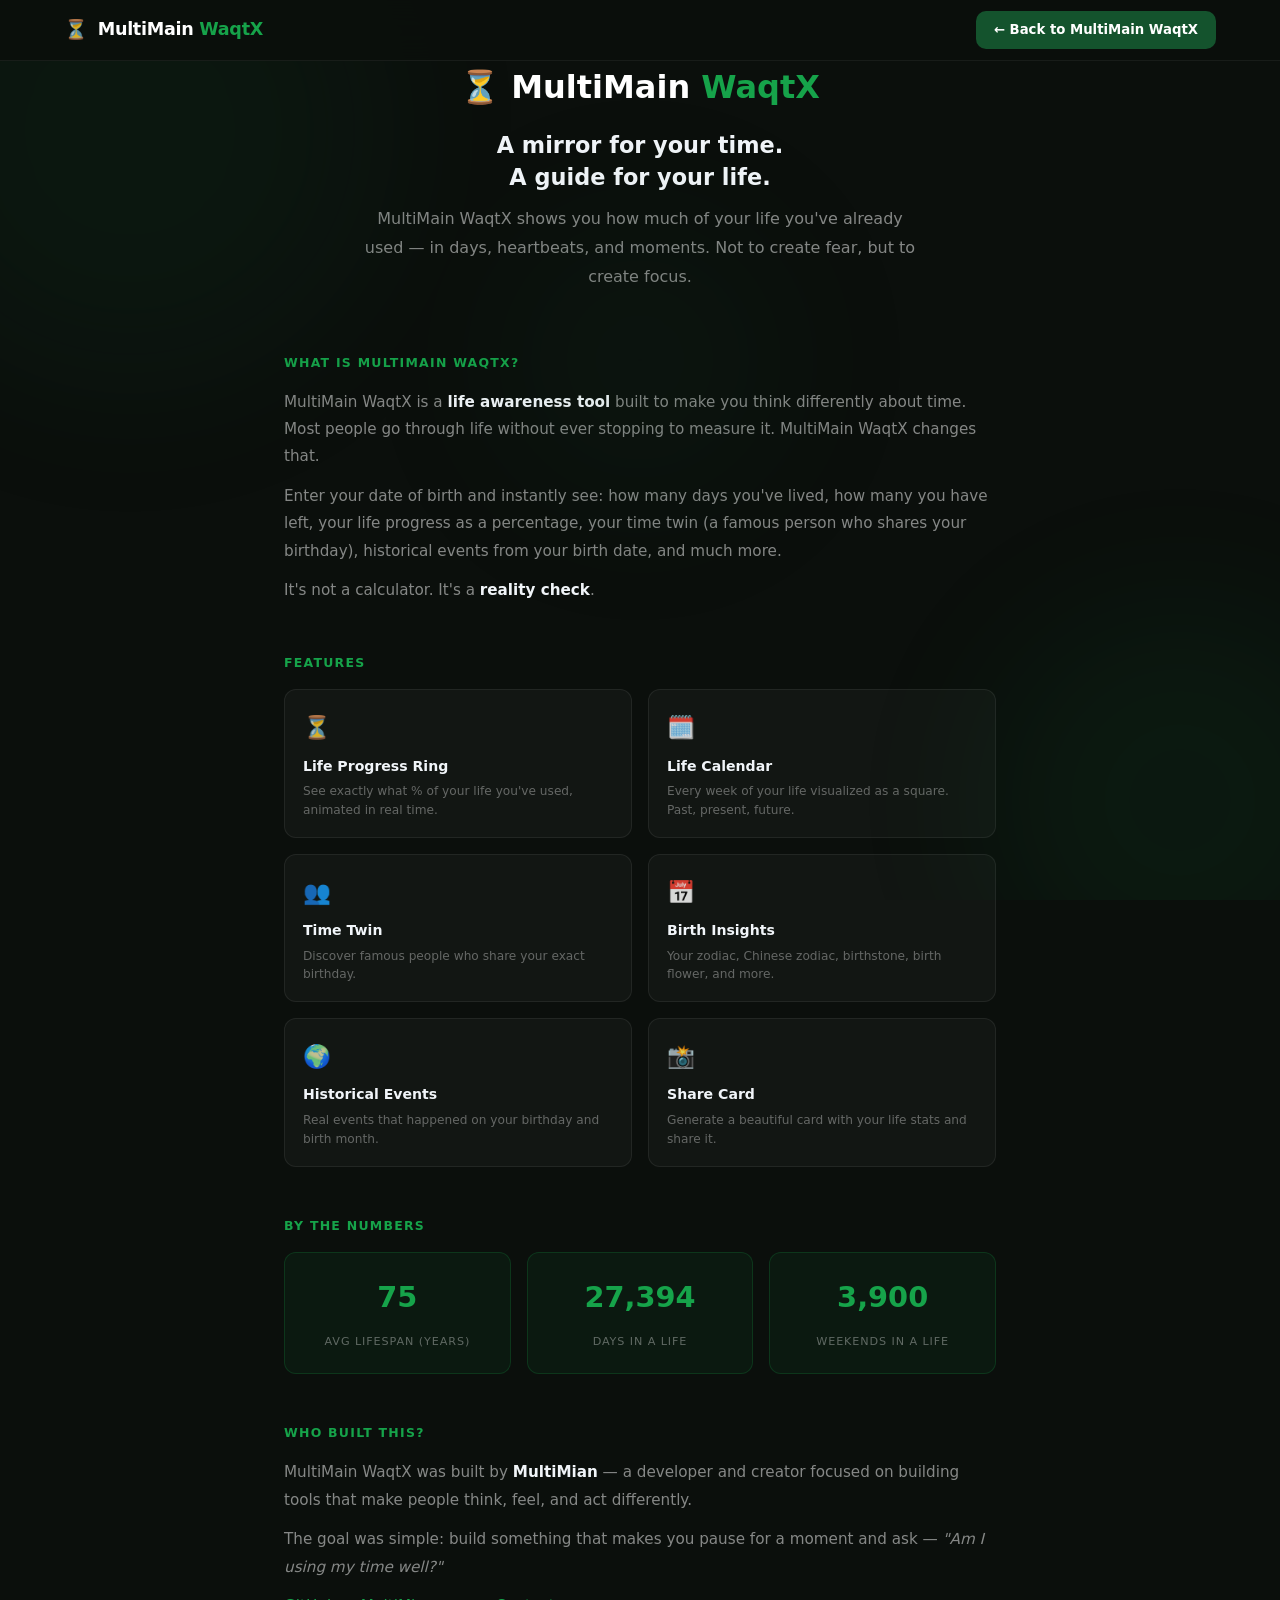
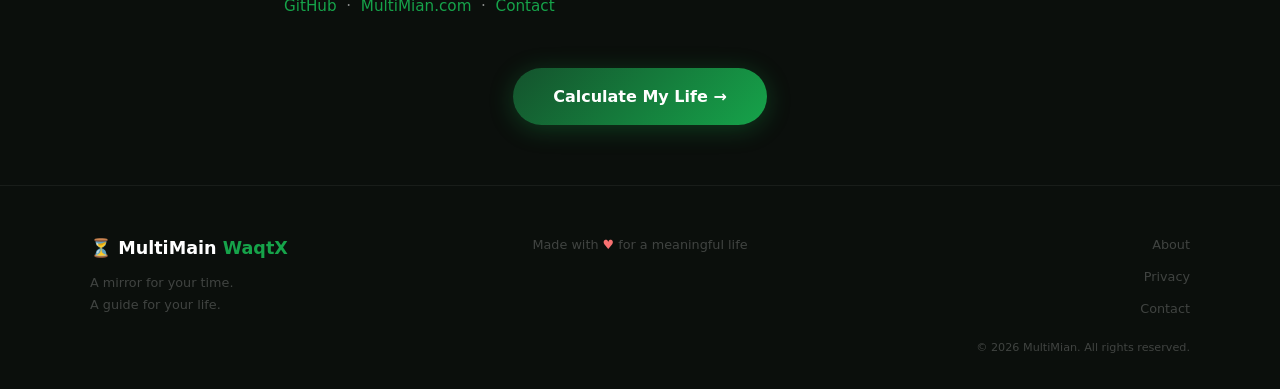
==== commit daf3bb19: "final: last 1% — softer gold (#EAB308), freeze pause 1.4s→1.8s, line-height breathing, mobile -10% f" ====
--- a/about.html
+++ b/about.html
@@ -7,7 +7,7 @@
   <meta name="description" content="MultiMain WaqtX is a life awareness tool that shows you how much of your life you've used — in days, heartbeats, and moments." />
   <meta name="theme-color" content="#0B0F0C" />
   <link rel="icon" type="image/svg+xml" href="favicon.svg" />
-  <link rel="stylesheet" href="style.css?v=10" />
+  <link rel="stylesheet" href="style.css?v=12" />
   <style>
     .about-page{max-width:760px;margin:0 auto;padding:60px 24px}
     .about-hero{text-align:center;margin-bottom:60px}
--- a/style.css
+++ b/style.css
@@ -1,38 +1,31 @@
-﻿/* ══════════════════════════════════════════════════════════════
-   MultiMain WaqtX — v9 — Premium Islamic Reflection UI
-   Color System: Deep Black-Green + Islamic Green + Gold
-   ══════════════════════════════════════════════════════════════ */
+/* --------------------------------------------------------------
+   MultiMain WaqtX � v10 � Final Polish Pass
+   Silent � Focused � Emotional � Minimal
+   -------------------------------------------------------------- */
 
 /* ── CSS Variables ── */
 :root{
   --bg:#0B0F0C;
-  --bg2:#0e1410;
-  --bg3:#111a13;
+  --bg2:#0d1210;
+  --bg3:#101810;
   --green:#16A34A;
   --green-dark:#14532D;
-  --green-glow:rgba(22,163,74,0.18);
-  --green-border:rgba(22,163,74,0.25);
-  --gold:#FACC15;
-  --gold-soft:#EAB308;
-  --gold-glow:rgba(250,204,21,0.15);
+  --green-border:rgba(22,163,74,0.22);
+  --gold:#EAB308;
   --white:#FFFFFF;
-  --text:rgba(255,255,255,0.88);
-  --text-muted:rgba(255,255,255,0.5);
-  --text-dim:rgba(255,255,255,0.28);
-  --border:rgba(255,255,255,0.07);
-  --border-green:rgba(22,163,74,0.3);
+  --text:rgba(255,255,255,0.85);
+  --text-muted:rgba(255,255,255,0.45);
+  --text-dim:rgba(255,255,255,0.22);
+  --border:rgba(255,255,255,0.06);
   --glass:rgba(255,255,255,0.03);
-  --glass-hover:rgba(255,255,255,0.06);
-  --radius:16px;
+  --radius:14px;
   --radius-sm:10px;
-  --shadow-green:0 0 40px rgba(22,163,74,0.12);
-  --shadow-gold:0 0 32px rgba(250,204,21,0.18);
-  --transition:all 0.4s cubic-bezier(0.4,0,0.2,1);
+  --t:all 0.6s cubic-bezier(0.4,0,0.2,1);
 }
 
 *,*::before,*::after{box-sizing:border-box;margin:0;padding:0}
 
-/* ── Base ── */
+/* -- Base -- */
 body{
   font-family:'Segoe UI',system-ui,-apple-system,sans-serif;
   background:var(--bg);
@@ -47,335 +40,315 @@
 .hidden{display:none!important}
 .sr-only{position:absolute;width:1px;height:1px;padding:0;margin:-1px;overflow:hidden;clip:rect(0,0,0,0);white-space:nowrap;border:0}
 
-/* ── Navbar ── */
+/* -- Navbar -- */
 .navbar{
   position:fixed;top:0;left:0;right:0;z-index:100;
-  background:rgba(11,15,12,0.92);
-  backdrop-filter:blur(20px);
-  -webkit-backdrop-filter:blur(20px);
+  background:rgba(11,15,12,0.94);
+  backdrop-filter:blur(16px);
+  -webkit-backdrop-filter:blur(16px);
   border-bottom:1px solid var(--border);
-  transition:var(--transition);
-}
-.nav-inner{max-width:1200px;margin:0 auto;padding:0 24px;height:62px;display:flex;align-items:center;justify-content:space-between}
-.nav-logo{display:flex;align-items:center;gap:10px;font-size:1.15rem;font-weight:800;letter-spacing:-0.3px}
-.nav-logo-icon{font-size:1.3rem}
+}
+.nav-inner{max-width:1200px;margin:0 auto;padding:0 24px;height:60px;display:flex;align-items:center;justify-content:space-between}
+.nav-logo{display:flex;align-items:center;gap:10px;font-size:1.1rem;font-weight:800;letter-spacing:-0.3px}
+.nav-logo-icon{font-size:1.2rem}
 .nav-logo-text{color:var(--white)}
 .nav-logo-text span{color:var(--green)}
 .nav-actions{display:flex;align-items:center;gap:10px}
 .btn-nav-calc{
-  padding:9px 20px;border-radius:var(--radius-sm);
-  font-size:0.85rem;font-weight:700;color:var(--white);
-  background:linear-gradient(135deg,var(--green-dark),var(--green));
-  transition:var(--transition);
-  box-shadow:0 2px 16px rgba(22,163,74,0.25);
-}
-.btn-nav-calc:hover{opacity:.9;transform:translateY(-1px);box-shadow:0 4px 24px rgba(22,163,74,0.4)}
+  padding:8px 18px;border-radius:var(--radius-sm);
+  font-size:0.83rem;font-weight:700;color:var(--white);
+  background:var(--green-dark);
+  transition:var(--t);
+}
+.btn-nav-calc:hover{background:var(--green);opacity:.9}
 .hamburger{display:none;flex-direction:column;gap:5px;padding:6px;background:transparent;border-radius:6px}
 .hamburger span{display:block;width:22px;height:2px;background:var(--text-muted);border-radius:2px;transition:all .3s}
 
-/* ── Hero ── */
+/* -- Hero -- */
 .hero{
   min-height:100vh;display:flex;align-items:center;justify-content:center;
   position:relative;overflow:hidden;
   padding:80px 24px 60px;text-align:center;
-  background:radial-gradient(ellipse at 50% 35%,rgba(22,163,74,0.09) 0%,transparent 65%),
-             radial-gradient(ellipse at 80% 80%,rgba(20,83,45,0.06) 0%,transparent 50%),
-             var(--bg);
+  background:var(--bg);
 }
 .hero-particles{position:absolute;inset:0;pointer-events:none;overflow:hidden}
-.hero-inner{max-width:700px;margin:0 auto;width:100%;display:flex;flex-direction:column;align-items:center;gap:22px}
+.hero-inner{max-width:660px;margin:0 auto;width:100%;display:flex;flex-direction:column;align-items:center;gap:24px}
 .hero-ayah{
-  font-size:clamp(1.5rem,4.5vw,2.4rem);font-weight:700;
-  color:var(--green);letter-spacing:0.06em;line-height:1.6;
+  font-size:clamp(1.4rem,4vw,2.2rem);font-weight:700;
+  color:var(--green);letter-spacing:0.05em;line-height:1.8;
   direction:rtl;
-  text-shadow:0 0 40px rgba(22,163,74,0.4);
-  animation:breathe 4s ease-in-out infinite;
-}
-@keyframes breathe{0%,100%{opacity:0.85;text-shadow:0 0 30px rgba(22,163,74,0.3)}50%{opacity:1;text-shadow:0 0 60px rgba(22,163,74,0.6)}}
-.hero-ayah-trans{font-size:0.88rem;color:var(--text-dim);font-style:italic;margin-top:-10px;letter-spacing:0.02em}
+}
+.hero-ayah-trans{font-size:0.82rem;color:var(--text-dim);font-style:italic;margin-top:-12px}
 .hero-headline{
-  font-size:clamp(2rem,5.5vw,3.6rem);font-weight:900;
-  line-height:1.12;letter-spacing:-1.5px;
+  font-size:clamp(1.9rem,5vw,3.4rem);font-weight:900;
+  line-height:1.18;letter-spacing:-1.5px;
   color:var(--white);margin-top:4px;
 }
-.hero-headline-accent{color:var(--gold);text-shadow:0 0 40px rgba(250,204,21,0.3)}
-.hero-subtext{font-size:1rem;color:var(--text-muted);line-height:1.9;max-width:460px}
+.hero-headline-accent{color:var(--gold)}
+.hero-subtext{font-size:0.9rem;color:var(--text-dim);line-height:1.9;max-width:400px}
 .btn-reflect{
-  padding:17px 44px;border-radius:14px;
-  font-size:1.05rem;font-weight:800;color:var(--bg);
-  background:linear-gradient(135deg,var(--green) 0%,#22c55e 100%);
-  box-shadow:0 4px 32px rgba(22,163,74,0.45);
-  transition:var(--transition);letter-spacing:0.3px;margin-top:8px;
-}
-.btn-reflect:hover{transform:translateY(-3px);box-shadow:0 10px 48px rgba(22,163,74,0.65)}
-
-/* ── Input Section ── */
-.input-section{padding:60px 24px;display:flex;justify-content:center;background:linear-gradient(180deg,var(--bg) 0%,var(--bg2) 100%)}
+  padding:16px 44px;border-radius:var(--radius);
+  font-size:1rem;font-weight:800;color:var(--bg);
+  background:var(--green);
+  transition:var(--t);letter-spacing:0.3px;margin-top:8px;
+}
+.btn-reflect:hover{opacity:.85}
+
+/* -- Input Section -- */
+.input-section{padding:60px 24px;display:flex;justify-content:center;background:var(--bg)}
 .input-card{
   background:var(--glass);
   backdrop-filter:blur(16px);
-  border:1px solid var(--border-green);
-  border-radius:20px;padding:44px 40px;
-  max-width:460px;width:100%;
-  display:flex;flex-direction:column;align-items:center;gap:20px;text-align:center;
-  box-shadow:var(--shadow-green);
-  transition:var(--transition);
-}
-.input-card:hover{border-color:rgba(22,163,74,0.45);box-shadow:0 0 60px rgba(22,163,74,0.18)}
-.input-card-top{font-size:0.95rem;color:var(--text-muted);line-height:1.8;font-style:italic}
+  border:1px solid var(--green-border);
+  border-radius:20px;padding:40px 36px;
+  max-width:440px;width:100%;
+  display:flex;flex-direction:column;align-items:center;gap:18px;text-align:center;
+}
+.input-card-top{font-size:0.9rem;color:var(--text-muted);line-height:1.8;font-style:italic}
 .dob-input{
-  width:100%;padding:15px 20px;border-radius:var(--radius-sm);
-  background:rgba(255,255,255,0.05);
-  border:1px solid var(--border-green);
+  width:100%;padding:14px 18px;border-radius:var(--radius-sm);
+  background:rgba(255,255,255,0.04);
+  border:1px solid var(--border);
   color:var(--white);font-size:1rem;
-  transition:var(--transition);text-align:center;
-}
-.dob-input:focus{border-color:var(--green);background:rgba(22,163,74,0.08);box-shadow:0 0 0 3px rgba(22,163,74,0.12)}
+  transition:var(--t);text-align:center;
+}
+.dob-input:focus{border-color:var(--green);background:rgba(22,163,74,0.06)}
 .btn-begin{
-  width:100%;padding:16px 24px;border-radius:var(--radius-sm);
+  width:100%;padding:15px 24px;border-radius:var(--radius-sm);
   font-size:1rem;font-weight:800;color:var(--bg);
-  background:linear-gradient(135deg,var(--green),#22c55e);
-  transition:var(--transition);letter-spacing:0.3px;
-  box-shadow:0 4px 24px rgba(22,163,74,0.35);
-}
-.btn-begin:hover{opacity:.92;transform:translateY(-2px);box-shadow:0 8px 32px rgba(22,163,74,0.5)}
-.input-trust{font-size:0.72rem;color:var(--text-dim);text-align:center}
-.error{color:#f87171;font-size:0.85rem;padding:8px 12px;background:rgba(248,113,113,0.08);border-radius:8px;border:1px solid rgba(248,113,113,0.2);width:100%}
-
-/* ── Loading Overlay ── */
+  background:var(--green);
+  transition:var(--t);letter-spacing:0.3px;
+}
+.btn-begin:hover{opacity:.88;transform:translateY(-1px)}
+.input-trust{font-size:0.7rem;color:var(--text-dim);text-align:center}
+.error{color:#f87171;font-size:0.83rem;padding:8px 12px;background:rgba(248,113,113,0.07);border-radius:8px;border:1px solid rgba(248,113,113,0.18);width:100%}
+
+/* -- Loading Overlay -- */
 .loading-overlay{position:fixed;inset:0;z-index:300;background:var(--bg);display:flex;align-items:center;justify-content:center}
 .loading-inner{text-align:center;display:flex;flex-direction:column;align-items:center;gap:28px}
-.loading-crescent{font-size:4rem;animation:crescent-pulse 2s ease-in-out infinite;color:var(--green)}
-@keyframes crescent-pulse{0%,100%{opacity:0.3;transform:scale(0.92)}50%{opacity:1;transform:scale(1.08);filter:drop-shadow(0 0 20px rgba(22,163,74,0.6))}}
-.loading-line{font-size:1.1rem;color:var(--text-muted);font-style:italic;transition:opacity .5s;letter-spacing:0.02em}
+.loading-crescent{font-size:3.5rem;color:var(--green);animation:crescent-pulse 2.5s ease-in-out infinite}
+@keyframes crescent-pulse{0%,100%{opacity:0.35;transform:scale(0.95)}50%{opacity:1;transform:scale(1.05)}}
+.loading-line{font-size:1rem;color:var(--text-muted);font-style:italic;transition:opacity 0.5s;letter-spacing:0.02em}
 
 /* ── WOW Section ── */
 .wow-section{
-  min-height:70vh;display:flex;align-items:center;justify-content:center;
-  padding:100px 24px;
-  background:radial-gradient(ellipse at 50% 50%,rgba(22,163,74,0.07) 0%,transparent 65%),var(--bg);
-}
-.wow-inner{max-width:760px;margin:0 auto;text-align:center;display:flex;flex-direction:column;gap:28px}
+  min-height:75vh;display:flex;align-items:center;justify-content:center;
+  padding:120px 24px;
+  background:var(--bg);
+}
+.wow-inner{max-width:680px;margin:0 auto;text-align:center;display:flex;flex-direction:column;gap:20px}
 .wow-line1{
-  font-size:clamp(2rem,5.5vw,3.8rem);font-weight:900;
-  color:var(--white);line-height:1.15;letter-spacing:-1px;
-}
-.wow-line1 strong{color:var(--gold);text-shadow:var(--shadow-gold);font-size:1.1em}
-.wow-line2{font-size:clamp(1rem,2.5vw,1.35rem);color:var(--text-muted);font-style:italic;transition:opacity .8s;letter-spacing:0.01em}
-.wow-line3{font-size:clamp(0.9rem,2vw,1.05rem);color:var(--text-dim);transition:opacity .8s}
-.fade-in{animation:fadeIn 1s ease forwards}
-@keyframes fadeIn{from{opacity:0;transform:translateY(20px)}to{opacity:1;transform:translateY(0)}}
-
-/* ── Core Data ── */
-.core-data-section{padding:40px 24px;text-align:center;border-top:1px solid var(--border)}
-.core-data-inner{max-width:600px;margin:0 auto}
-.core-days{font-size:clamp(1rem,2.5vw,1.3rem);color:var(--text-muted)}
-.core-days strong{color:var(--white);font-size:clamp(1.5rem,4vw,2.2rem);font-weight:900}
-.core-sub{font-size:0.82rem;color:var(--text-dim);margin-top:8px;font-style:italic}
-
-/* ── Ibadah Section ── */
-.ibadah-section{padding:70px 24px;background:linear-gradient(180deg,transparent,rgba(22,163,74,0.05),transparent)}
-.ibadah-inner{max-width:800px;margin:0 auto;text-align:center}
-.ibadah-title{font-size:0.78rem;font-weight:800;letter-spacing:2px;color:var(--green);text-transform:uppercase;margin-bottom:36px}
-.ibadah-grid{display:grid;grid-template-columns:repeat(5,1fr);gap:14px;margin-bottom:32px}
+  font-size:clamp(1rem,2.2vw,1.25rem);font-weight:400;
+  color:var(--text-dim);line-height:1.6;letter-spacing:0.5px;
+}
+.wow-line1 strong{
+  display:block;
+  font-size:clamp(4rem,11vw,7.5rem);font-weight:900;
+  color:var(--gold);line-height:0.95;
+  margin:16px 0 12px;letter-spacing:-3px;
+}
+.wow-line2{font-size:clamp(1rem,2vw,1.2rem);color:var(--text-muted);font-style:italic;transition:opacity 0.6s;line-height:1.8;letter-spacing:0.02em}
+.wow-line3{font-size:clamp(0.82rem,1.6vw,0.95rem);color:var(--text-dim);transition:opacity 0.6s;letter-spacing:0.3px}
+.fade-in{animation:fadeIn 0.6s ease forwards}
+@keyframes fadeIn{from{opacity:0;transform:translateY(12px)}to{opacity:1;transform:translateY(0)}}
+
+/* -- Core Data -- */
+.core-data-section{padding:48px 24px;text-align:center;border-top:1px solid var(--border)}
+.core-data-inner{max-width:560px;margin:0 auto}
+.core-days{font-size:clamp(1rem,2.2vw,1.2rem);color:var(--text-muted)}
+.core-days strong{color:var(--white);font-size:clamp(1.4rem,3.5vw,2rem);font-weight:900}
+.core-sub{font-size:0.78rem;color:var(--text-dim);margin-top:8px;font-style:italic}
+
+/* -- Ibadah Section -- */
+.ibadah-section{padding:80px 24px;border-top:1px solid var(--border)}
+.ibadah-inner{max-width:760px;margin:0 auto;text-align:center}
+.ibadah-title{font-size:0.72rem;font-weight:800;letter-spacing:2px;color:var(--green);text-transform:uppercase;margin-bottom:32px}
+.ibadah-grid{display:grid;grid-template-columns:repeat(5,1fr);gap:12px;margin-bottom:28px}
 .ibadah-card{
   background:var(--glass);
-  backdrop-filter:blur(16px);
-  border:1px solid var(--border);
-  border-radius:var(--radius);padding:24px 12px;
-  transition:var(--transition);
-}
-.ibadah-card:hover{border-color:var(--border-green);transform:translateY(-4px);box-shadow:var(--shadow-green)}
-.ibadah-icon{font-size:1.7rem;margin-bottom:8px}
-.ibadah-name{font-size:0.72rem;font-weight:800;letter-spacing:1.5px;color:var(--text-dim);text-transform:uppercase;margin-bottom:8px}
-.ibadah-count{font-size:clamp(1.3rem,2.5vw,1.8rem);font-weight:900;color:var(--green);line-height:1}
-.ibadah-label{font-size:0.82rem;color:var(--text-dim);margin-top:4px;direction:rtl}
+  border:1px solid var(--border);
+  border-radius:var(--radius);padding:20px 10px;
+  transition:border-color 0.6s;
+}
+.ibadah-card:hover{border-color:var(--green-border)}
+.ibadah-icon{font-size:1.5rem;margin-bottom:8px}
+.ibadah-name{font-size:0.68rem;font-weight:800;letter-spacing:1.5px;color:var(--text-dim);text-transform:uppercase;margin-bottom:8px}
+.ibadah-count{font-size:clamp(1.2rem,2.2vw,1.6rem);font-weight:900;color:var(--green);line-height:1}
+.ibadah-label{font-size:0.78rem;color:var(--text-dim);margin-top:4px;direction:rtl}
 .ibadah-reflection{
-  font-size:0.95rem;color:var(--text-muted);line-height:2.1;
-  padding:28px;
+  font-size:0.9rem;color:var(--text-muted);line-height:2;
+  padding:24px;
   background:var(--glass);
-  backdrop-filter:blur(16px);
   border:1px solid var(--border);
   border-radius:var(--radius);
 }
 .ibadah-reflection em{color:var(--text)}
 
-/* ── Ramadan Section ── */
-.ramadan-section{padding:70px 24px;text-align:center;border-top:1px solid var(--border);border-bottom:1px solid var(--border)}
-.ramadan-inner{max-width:600px;margin:0 auto;display:flex;flex-direction:column;align-items:center;gap:18px}
-.ramadan-moon{font-size:3.2rem;animation:moon-glow 3.5s ease-in-out infinite}
-@keyframes moon-glow{0%,100%{filter:drop-shadow(0 0 8px rgba(22,163,74,0.3))}50%{filter:drop-shadow(0 0 28px rgba(22,163,74,0.7))}}
-.ramadan-count{font-size:clamp(1.2rem,3vw,1.9rem);font-weight:900;color:var(--white)}
-.ramadan-text{font-size:0.95rem;color:var(--text-muted);line-height:2.1}
-.ramadan-warning{color:var(--gold);font-style:italic;text-shadow:0 0 20px rgba(250,204,21,0.3)}
-
-/* ── Reflection Section ── */
+/* -- Ramadan Section -- */
+.ramadan-section{padding:80px 24px;text-align:center;border-top:1px solid var(--border)}
+.ramadan-inner{max-width:560px;margin:0 auto;display:flex;flex-direction:column;align-items:center;gap:16px}
+.ramadan-moon{font-size:2.8rem}
+.ramadan-count{font-size:clamp(1.1rem,2.5vw,1.6rem);font-weight:900;color:var(--white)}
+.ramadan-text{font-size:0.9rem;color:var(--text-muted);line-height:2}
+.ramadan-warning{color:var(--gold);font-style:italic}
+
+/* -- Reflection Section -- */
 .reflection-section{
   padding:100px 24px;
-  background:linear-gradient(135deg,rgba(22,163,74,0.08),rgba(20,83,45,0.05));
-  border-top:1px solid var(--border-green);
-  border-bottom:1px solid var(--border-green);
-}
-.reflection-inner{max-width:640px;margin:0 auto;text-align:center;display:flex;flex-direction:column;gap:20px}
-.reflection-inner p{font-size:clamp(1rem,2.5vw,1.2rem);color:var(--text-muted);line-height:1.9}
-.reflection-highlight{font-size:clamp(1.15rem,3vw,1.55rem)!important;color:var(--white)!important;font-weight:800;margin-top:12px;line-height:1.5!important}
-.arabic-inline{color:var(--green);font-size:1.2em;direction:rtl;display:inline-block;text-shadow:0 0 20px rgba(22,163,74,0.4)}
-
-/* ── Ummah Section ── */
-.ummah-section{padding:70px 24px;text-align:center}
-.ummah-inner{max-width:640px;margin:0 auto;display:flex;flex-direction:column;align-items:center;gap:18px}
-.ummah-icon{font-size:2.8rem}
-.ummah-title{font-size:1.1rem;font-weight:800;color:var(--green);letter-spacing:0.3px}
-.ummah-text{font-size:0.95rem;color:var(--text-muted);line-height:2.1}
+  border-top:1px solid var(--border);
+}
+.reflection-inner{max-width:600px;margin:0 auto;text-align:center;display:flex;flex-direction:column;gap:18px}
+.reflection-inner p{font-size:clamp(1rem,2.2vw,1.15rem);color:var(--text-muted);line-height:2.1}
+.reflection-highlight{font-size:clamp(1.1rem,2.8vw,1.45rem)!important;color:var(--white)!important;font-weight:800;margin-top:14px;line-height:1.6!important}
+.arabic-inline{color:var(--green);font-size:1.15em;direction:rtl;display:inline-block}
+
+/* -- Ummah Section -- */
+.ummah-section{padding:80px 24px;text-align:center;border-top:1px solid var(--border)}
+.ummah-inner{max-width:580px;margin:0 auto;display:flex;flex-direction:column;align-items:center;gap:14px}
+.ummah-icon{font-size:2.2rem}
+.ummah-title{font-size:1rem;font-weight:800;color:var(--green);letter-spacing:0.3px}
+.ummah-text{font-size:0.9rem;color:var(--text-muted);line-height:2}
 .ummah-text em{color:var(--text)}
 
-/* ── Planet Section ── */
-.planet-section{padding:56px 24px;background:rgba(255,255,255,0.01);border-top:1px solid var(--border)}
+/* -- Planet Section -- */
+.planet-section{padding:56px 24px;border-top:1px solid var(--border)}
 .planet-section-inner{max-width:1000px;margin:0 auto}
-.planet-section-title{font-size:1rem;font-weight:800;color:var(--white);margin-bottom:6px}
-.planet-section-sub{font-size:0.8rem;color:var(--text-dim);margin-bottom:22px;font-style:italic}
-
-/* ── Existence Section ── */
-.existence-section{padding:100px 24px;text-align:center}
-.existence-inner{max-width:580px;margin:0 auto;display:flex;flex-direction:column;gap:18px}
-.existence-inner p{font-size:clamp(1rem,2.5vw,1.2rem);color:var(--text-muted);line-height:1.9}
-.existence-highlight{font-size:clamp(1.1rem,3vw,1.45rem)!important;color:var(--white)!important;font-weight:800;line-height:1.6!important}
-
-/* ── Passing Section ── */
-.passing-section{padding:100px 24px;background:linear-gradient(180deg,transparent,rgba(0,0,0,0.4),transparent)}
-.passing-inner{max-width:520px;margin:0 auto;display:flex;flex-direction:column;gap:24px;text-align:center}
-.passing-line{font-size:clamp(1rem,2.5vw,1.3rem);color:var(--text-muted);line-height:1.7}
-.passing-dim{color:var(--text-dim);font-size:clamp(0.9rem,2vw,1.05rem)!important}
-.passing-final{color:var(--text-dim);font-style:italic;font-size:clamp(0.9rem,2vw,1.05rem)!important}
-
-/* ── Share Section ── */
-.share-section{padding:70px 24px;text-align:center;border-top:1px solid var(--border)}
-.share-section-inner{max-width:460px;margin:0 auto;display:flex;flex-direction:column;align-items:center;gap:24px}
+.planet-section-title{font-size:0.95rem;font-weight:800;color:var(--white);margin-bottom:4px}
+.planet-section-sub{font-size:0.78rem;color:var(--text-dim);margin-bottom:20px;font-style:italic}
+
+/* -- Existence Section -- */
+.existence-section{padding:100px 24px;text-align:center;border-top:1px solid var(--border)}
+.existence-inner{max-width:540px;margin:0 auto;display:flex;flex-direction:column;gap:16px}
+.existence-inner p{font-size:clamp(1rem,2.2vw,1.15rem);color:var(--text-muted);line-height:2.1}
+.existence-highlight{font-size:clamp(1.1rem,2.8vw,1.4rem)!important;color:var(--white)!important;font-weight:800;line-height:1.7!important}
+
+/* -- Passing Section -- */
+.passing-section{padding:100px 24px;border-top:1px solid var(--border)}
+.passing-inner{max-width:440px;margin:0 auto;display:flex;flex-direction:column;gap:32px;text-align:center}
+.passing-line{font-size:clamp(1rem,2.2vw,1.2rem);color:var(--text-muted);line-height:1.9}
+.passing-dim{color:var(--text-dim);font-size:clamp(0.88rem,1.8vw,1rem)!important}
+.passing-final{color:var(--text-dim);font-style:italic;font-size:clamp(0.88rem,1.8vw,1rem)!important}
+
+/* -- Share Section -- */
+.share-section{padding:80px 24px;text-align:center;border-top:1px solid var(--border)}
+.share-section-inner{max-width:400px;margin:0 auto;display:flex;flex-direction:column;align-items:center;gap:20px}
 .share-preview-card{
   width:100%;
-  background:linear-gradient(135deg,var(--bg2),var(--bg3));
-  border:1px solid var(--border-green);
-  border-radius:20px;padding:36px;text-align:center;
-  display:flex;flex-direction:column;gap:10px;
-  box-shadow:var(--shadow-green);
-}
-.spc-logo{font-size:0.88rem;font-weight:800;color:var(--green)}
-.spc-pct{
-  font-size:3.8rem;font-weight:900;
-  background:linear-gradient(135deg,var(--green),#22c55e);
-  -webkit-background-clip:text;-webkit-text-fill-color:transparent;background-clip:text;line-height:1;
-}
-.spc-label{font-size:0.82rem;color:var(--text-muted)}
-.spc-quote{font-size:0.85rem;color:var(--text-muted);line-height:1.8;font-style:italic}
-.spc-footer{font-size:0.68rem;color:var(--text-dim);margin-top:8px}
-.share-btns{display:flex;gap:12px;width:100%;flex-wrap:wrap;justify-content:center}
+  background:var(--bg2);
+  border:1px solid var(--border);
+  border-radius:18px;padding:32px;text-align:center;
+  display:flex;flex-direction:column;gap:8px;
+}
+.spc-logo{font-size:0.8rem;font-weight:800;color:var(--green)}
+.spc-pct{font-size:3.5rem;font-weight:900;color:var(--gold);line-height:1}
+.spc-label{font-size:0.78rem;color:var(--text-muted)}
+.spc-quote{font-size:0.8rem;color:var(--text-muted);line-height:1.8;font-style:italic}
+.spc-footer{font-size:0.63rem;color:var(--text-dim);margin-top:6px}
+.share-btns{display:flex;gap:10px;width:100%;flex-wrap:wrap;justify-content:center}
 .btn-share-reflection{
-  flex:1;min-width:160px;padding:14px 20px;border-radius:var(--radius-sm);
-  font-size:0.95rem;font-weight:800;color:var(--bg);
-  background:linear-gradient(135deg,var(--green),#22c55e);
-  transition:var(--transition);
-  box-shadow:0 4px 20px rgba(22,163,74,0.3);
-}
-.btn-share-reflection:hover{opacity:.9;transform:translateY(-2px);box-shadow:0 8px 32px rgba(22,163,74,0.5)}
+  flex:1;min-width:150px;padding:13px 18px;border-radius:var(--radius-sm);
+  font-size:0.9rem;font-weight:800;color:var(--bg);
+  background:var(--green);
+  transition:var(--t);
+}
+.btn-share-reflection:hover{opacity:.88;transform:translateY(-1px)}
 .btn-start-again{
-  flex:1;min-width:140px;padding:14px 20px;border-radius:var(--radius-sm);
-  font-size:0.95rem;font-weight:600;color:var(--text-muted);
+  flex:1;min-width:130px;padding:13px 18px;border-radius:var(--radius-sm);
+  font-size:0.9rem;font-weight:600;color:var(--text-muted);
   background:var(--glass);border:1px solid var(--border);
-  transition:var(--transition);
-}
-.btn-start-again:hover{color:var(--white);background:var(--glass-hover);border-color:var(--border-green)}
-
-/* ── Final Section ── */
+  transition:var(--t);
+}
+.btn-start-again:hover{color:var(--white);border-color:var(--green-border)}
+
+/* -- Final Section -- */
 .final-section{
-  min-height:55vh;display:flex;align-items:center;justify-content:center;
+  min-height:60vh;display:flex;align-items:center;justify-content:center;
   padding:100px 24px;text-align:center;
-  background:radial-gradient(ellipse at 50% 60%,rgba(22,163,74,0.07) 0%,transparent 65%),var(--bg);
-}
-.final-inner{max-width:480px;margin:0 auto;display:flex;flex-direction:column;gap:18px}
-.final-line1{font-size:clamp(1.3rem,3.5vw,2rem);color:var(--text-muted)}
-.final-line2{font-size:clamp(1.5rem,4vw,2.6rem);font-weight:900;color:var(--white)}
-
-/* ── Explore Section ── */
-.explore-section{padding:0 24px 70px;border-top:1px solid var(--border)}
-.explore-header{max-width:1100px;margin:0 auto;padding:44px 0 28px;text-align:center}
-.explore-teaser{font-size:0.85rem;color:var(--text-dim);margin-bottom:18px}
+  background:var(--bg);
+}
+.final-inner{max-width:460px;margin:0 auto;display:flex;flex-direction:column;gap:16px}
+.final-line1{font-size:clamp(1rem,2.5vw,1.4rem);color:var(--text-dim);line-height:1.8}
+.final-line2{font-size:clamp(1.4rem,4vw,2.4rem);font-weight:900;color:var(--white);line-height:1.3}
+
+/* -- Explore Section -- */
+.explore-section{padding:0 24px 60px;border-top:1px solid var(--border)}
+.explore-header{max-width:1100px;margin:0 auto;padding:40px 0 24px;text-align:center}
+.explore-teaser{font-size:0.82rem;color:var(--text-dim);margin-bottom:16px}
 .btn-explore-toggle{
-  padding:14px 32px;border-radius:var(--radius-sm);
-  font-size:0.95rem;font-weight:700;color:var(--green);
-  background:rgba(22,163,74,0.07);
-  border:1px solid var(--border-green);
-  transition:var(--transition);display:inline-flex;align-items:center;gap:10px;
-}
-.btn-explore-toggle:hover{background:rgba(22,163,74,0.14);box-shadow:var(--shadow-green)}
-.explore-arrow{display:inline-block;transition:transform .4s;font-size:1.1rem}
+  padding:12px 28px;border-radius:var(--radius-sm);
+  font-size:0.9rem;font-weight:700;color:var(--green);
+  background:var(--glass);
+  border:1px solid var(--green-border);
+  transition:var(--t);display:inline-flex;align-items:center;gap:10px;
+}
+.btn-explore-toggle:hover{background:rgba(22,163,74,0.07)}
+.explore-arrow{display:inline-block;transition:transform .4s;font-size:1rem}
 .explore-arrow.open{transform:rotate(180deg)}
 .explore-content{padding-top:8px}
-.explore-grid{max-width:1100px;margin:0 auto;display:grid;grid-template-columns:repeat(2,1fr);gap:20px}
-
-/* ── Stats Row (inside explore) ── */
-.stats-row{padding:32px 0}
-.stats-inner{max-width:1100px;margin:0 auto;display:grid;grid-template-columns:repeat(4,1fr);gap:16px;padding:0 24px}
+.explore-grid{max-width:1100px;margin:0 auto;display:grid;grid-template-columns:repeat(2,1fr);gap:16px}
+
+/* -- Stats Row (inside explore) -- */
+.stats-row{padding:24px 0}
+.stats-inner{max-width:1100px;margin:0 auto;display:grid;grid-template-columns:repeat(4,1fr);gap:12px;padding:0 24px}
 .stat-card{
   background:var(--glass);
-  backdrop-filter:blur(16px);
-  border:1px solid var(--border);
-  border-radius:var(--radius);padding:22px;
-  display:flex;align-items:flex-start;gap:14px;
-  transition:var(--transition);
-}
-.stat-card:hover{border-color:var(--border-green);transform:translateY(-2px);box-shadow:var(--shadow-green)}
-.stat-card-highlight{border-color:var(--border-green);background:rgba(22,163,74,0.06)}
-.stat-icon-wrap{width:40px;height:40px;border-radius:10px;display:flex;align-items:center;justify-content:center;font-size:1.1rem;flex-shrink:0}
-.stat-icon-blue{background:rgba(96,165,250,0.12)}
-.stat-icon-green{background:rgba(22,163,74,0.15)}
-.stat-icon-pink{background:rgba(22,163,74,0.12)}
-.stat-icon-purple{background:rgba(20,83,45,0.2)}
-.stat-label{font-size:0.62rem;font-weight:800;letter-spacing:1.8px;color:var(--text-dim);text-transform:uppercase;margin-bottom:4px}
-.stat-value{font-size:1.5rem;font-weight:900;color:var(--white);line-height:1}
-.stat-sub{font-size:0.75rem;color:var(--text-dim);margin-top:4px}
+  border:1px solid var(--border);
+  border-radius:var(--radius);padding:18px;
+  display:flex;align-items:flex-start;gap:12px;
+  transition:border-color 0.6s;
+}
+.stat-card:hover{border-color:var(--green-border)}
+.stat-card-highlight{border-color:var(--green-border)}
+.stat-icon-wrap{width:36px;height:36px;border-radius:8px;display:flex;align-items:center;justify-content:center;font-size:1rem;flex-shrink:0;background:rgba(255,255,255,0.05)}
+.stat-icon-blue{background:rgba(96,165,250,0.1)}
+.stat-icon-green{background:rgba(22,163,74,0.1)}
+.stat-icon-pink{background:rgba(22,163,74,0.08)}
+.stat-icon-purple{background:rgba(20,83,45,0.15)}
+.stat-label{font-size:0.6rem;font-weight:800;letter-spacing:1.8px;color:var(--text-dim);text-transform:uppercase;margin-bottom:4px}
+.stat-value{font-size:1.4rem;font-weight:900;color:var(--white);line-height:1}
+.stat-sub{font-size:0.72rem;color:var(--text-dim);margin-top:4px}
 .panel{
   background:var(--glass);
-  backdrop-filter:blur(16px);
-  border:1px solid var(--border);
-  border-radius:20px;padding:28px;
-  transition:var(--transition);
-}
-.panel:hover{border-color:var(--border-green)}
+  border:1px solid var(--border);
+  border-radius:16px;padding:24px;
+  transition:border-color 0.6s;
+}
+.panel:hover{border-color:var(--green-border)}
 .panel-wide{grid-column:span 2}
-.panel-title{font-size:1rem;font-weight:800;color:var(--white);margin-bottom:6px;display:flex;align-items:center;gap:8px}
-.panel-sub{font-size:0.8rem;color:var(--text-dim);margin-bottom:20px}
+.panel-title{font-size:0.95rem;font-weight:800;color:var(--white);margin-bottom:4px;display:flex;align-items:center;gap:8px}
+.panel-sub{font-size:0.76rem;color:var(--text-dim);margin-bottom:16px}
 .btn-outline{
-  margin-top:16px;padding:9px 20px;border-radius:8px;
-  font-size:0.8rem;font-weight:700;color:var(--green);
-  background:transparent;border:1px solid var(--border-green);
-  transition:var(--transition);
-}
-.btn-outline:hover{background:rgba(22,163,74,0.1);border-color:var(--green)}
-.btn-sm{font-size:0.76rem;padding:7px 16px}
-
-/* ── Mini Calendar ── */
+  margin-top:14px;padding:8px 18px;border-radius:8px;
+  font-size:0.76rem;font-weight:700;color:var(--green);
+  background:transparent;border:1px solid var(--green-border);
+  transition:var(--t);
+}
+.btn-outline:hover{background:rgba(22,163,74,0.07)}
+.btn-sm{font-size:0.72rem;padding:6px 14px}
+
+/* -- Mini Calendar -- */
 .cal-legend-row{display:flex;gap:16px;margin-bottom:14px;flex-wrap:wrap}
 .cal-leg{display:flex;align-items:center;gap:6px;font-size:0.76rem;color:var(--text-dim)}
 .cal-dot-past,.cal-dot-present,.cal-dot-future{width:10px;height:10px;border-radius:2px;display:inline-block}
-.cal-dot-past{background:linear-gradient(135deg,var(--green),#22c55e)}
-.cal-dot-present{background:var(--gold);box-shadow:0 0 8px rgba(250,204,21,0.6)}
+.cal-dot-past{background:var(--green);opacity:0.7}
+.cal-dot-present{background:var(--gold)}
 .cal-dot-future{background:rgba(255,255,255,0.07);border:1px solid var(--border)}
 .mini-cal-grid{display:flex;flex-wrap:wrap;gap:3px;margin-bottom:14px}
 .mini-cal-cell{width:10px;height:10px;border-radius:2px}
-.mc-past{background:linear-gradient(135deg,var(--green),#22c55e);opacity:0.85}
-.mc-present{background:var(--gold);box-shadow:0 0 8px rgba(250,204,21,0.7)}
+.mc-past{background:var(--green);opacity:0.7}
+.mc-present{background:var(--gold)}
 .mc-future{background:rgba(255,255,255,0.06);border:1px solid var(--border)}
 .cal-week-labels{display:flex;justify-content:space-between;font-size:0.7rem;color:var(--text-dim);margin-top:8px}
 .cal-week-labels small{color:var(--text-dim)}
 
-/* ── Full Calendar ── */
+/* -- Full Calendar -- */
 .full-calendar-wrap{margin-top:20px}
 .full-cal-grid-wrap{overflow-x:auto;padding-bottom:8px}
 .full-cal-grid{display:flex;flex-wrap:wrap;gap:2px;min-width:600px}
 .full-cal-cell{width:8px;height:8px;border-radius:1px;cursor:pointer;transition:opacity .2s}
 .full-cal-cell:hover{opacity:0.65}
 
-/* ── Time Twin ── */
+/* -- Time Twin -- */
 .twin-featured{text-align:center;padding:20px;background:rgba(22,163,74,0.06);border-radius:14px;margin-bottom:16px}
 .twin-badge{font-size:0.68rem;font-weight:800;letter-spacing:1.5px;color:var(--green);text-transform:uppercase;margin-bottom:10px}
 .twin-avatar{font-size:3rem;margin-bottom:8px}
@@ -387,7 +360,7 @@
 .twin-other-avatar:hover{border-color:var(--green)}
 .twin-more{font-size:0.76rem;color:var(--text-dim);padding:0 8px}
 
-/* ── Peak Years ── */
+/* -- Peak Years -- */
 .peak-content{display:flex;flex-direction:column;gap:12px}
 .peak-item{display:flex;align-items:center;gap:12px;padding:14px;background:var(--glass);border-radius:10px;border:1px solid var(--border);transition:var(--transition)}
 .peak-item:hover{border-color:var(--border-green)}
@@ -396,7 +369,7 @@
 .peak-desc{font-size:0.76rem;color:var(--text-dim)}
 .peak-age{font-size:0.7rem;font-weight:700;color:var(--green);margin-top:2px}
 
-/* ── Fun Facts / Life Moments ── */
+/* -- Fun Facts / Life Moments -- */
 .fun-facts{display:flex;flex-direction:column;gap:12px}
 .ff-item{display:flex;align-items:center;gap:12px;padding:13px 15px;background:var(--glass);border-radius:10px;border:1px solid var(--border);transition:var(--transition)}
 .ff-item:hover{border-color:var(--border-green)}
@@ -404,14 +377,14 @@
 .ff-val{font-size:1.1rem;font-weight:900;color:var(--white)}
 .ff-lbl{font-size:0.73rem;color:var(--text-dim);margin-top:1px}
 
-/* ── Birth Details ── */
+/* -- Birth Details -- */
 .birth-details{display:flex;flex-direction:column;gap:0}
 .bd-row{display:flex;justify-content:space-between;align-items:center;padding:11px 0;border-bottom:1px solid var(--border)}
 .bd-row:last-child{border-bottom:none}
 .bd-key{font-size:0.8rem;color:var(--text-dim)}
 .bd-val{font-size:0.88rem;font-weight:700;color:var(--white)}
 
-/* ── History ── */
+/* -- History -- */
 .history-list{display:flex;flex-direction:column;gap:10px}
 .history-item{display:flex;align-items:flex-start;gap:10px;font-size:0.84rem}
 .history-dot{width:8px;height:8px;border-radius:50%;flex-shrink:0;margin-top:5px}
@@ -421,7 +394,7 @@
 .history-year{font-weight:800;color:var(--text-muted);min-width:36px;flex-shrink:0}
 .history-text{color:var(--text);line-height:1.5}
 
-/* ── Month Events ── */
+/* -- Month Events -- */
 .month-list{display:flex;flex-direction:column;gap:8px}
 .month-item{display:flex;align-items:center;gap:10px;padding:10px 12px;background:var(--glass);border-radius:8px;font-size:0.82rem;cursor:pointer;transition:var(--transition)}
 .month-item:hover{background:var(--glass-hover);border-color:var(--border-green)}
@@ -430,79 +403,73 @@
 .month-text{color:var(--text);flex:1}
 .month-arrow{color:var(--text-dim);margin-left:auto}
 
-/* ── Country Events ── */
+/* -- Country Events -- */
 .country-events{display:flex;flex-direction:column;gap:8px}
 .ce-item-sm{font-size:0.82rem;color:var(--text);padding:8px 0;border-bottom:1px solid var(--border);display:flex;gap:8px;align-items:flex-start}
 .ce-item-sm:last-child{border-bottom:none}
 .ce-year{font-weight:800;color:var(--green);min-width:36px;flex-shrink:0}
 
-/* ── btn-calculate ── */
+/* -- btn-calculate -- */
 .btn-calculate{
-  padding:14px 24px;border-radius:10px;
-  font-size:0.95rem;font-weight:800;color:var(--bg);
-  background:linear-gradient(135deg,var(--green),#22c55e);
-  transition:var(--transition);width:100%;
-  box-shadow:0 4px 20px rgba(22,163,74,0.3);
-}
-.btn-calculate:hover{opacity:.9;transform:translateY(-1px)}
-
-/* ── Share Modal ── */
-.share-modal{position:fixed;inset:0;z-index:200;background:rgba(0,0,0,0.85);backdrop-filter:blur(12px);display:flex;align-items:center;justify-content:center;padding:24px}
+  padding:13px 24px;border-radius:10px;
+  font-size:0.9rem;font-weight:800;color:var(--bg);
+  background:var(--green);
+  transition:var(--t);width:100%;
+}
+.btn-calculate:hover{opacity:.88}
+
+/* -- Share Modal -- */
+.share-modal{position:fixed;inset:0;z-index:200;background:rgba(0,0,0,0.8);backdrop-filter:blur(8px);display:flex;align-items:center;justify-content:center;padding:24px}
 .share-modal-inner{
   background:var(--bg2);
-  border:1px solid var(--border-green);
-  border-radius:24px;padding:32px;
-  max-width:420px;width:100%;position:relative;
-  display:flex;flex-direction:column;gap:20px;align-items:center;
-  box-shadow:var(--shadow-green);
-}
-.share-close{position:absolute;top:16px;right:16px;width:32px;height:32px;border-radius:50%;background:var(--glass);color:var(--text-muted);font-size:0.9rem;display:flex;align-items:center;justify-content:center;transition:var(--transition)}
-.share-close:hover{background:var(--glass-hover);color:var(--white)}
+  border:1px solid var(--border);
+  border-radius:20px;padding:28px;
+  max-width:400px;width:100%;position:relative;
+  display:flex;flex-direction:column;gap:16px;align-items:center;
+}
+.share-close{position:absolute;top:14px;right:14px;width:30px;height:30px;border-radius:50%;background:var(--glass);color:var(--text-muted);font-size:0.85rem;display:flex;align-items:center;justify-content:center;transition:var(--t)}
+.share-close:hover{color:var(--white)}
 .share-card{
   width:100%;
-  background:linear-gradient(135deg,var(--bg),var(--bg3));
-  border:1px solid var(--border-green);
-  border-radius:16px;padding:28px;text-align:center;
-}
-.sc-logo{font-size:1rem;font-weight:800;color:var(--green);margin-bottom:16px}
-.sc-weekends{font-size:0.83rem;color:var(--text-muted);margin-bottom:8px}
-.sc-pct{
-  font-size:4rem;font-weight:900;
-  background:linear-gradient(135deg,var(--green),#22c55e);
-  -webkit-background-clip:text;-webkit-text-fill-color:transparent;background-clip:text;line-height:1;
-}
-.sc-label{font-size:0.83rem;color:var(--text-dim);margin-bottom:8px}
-.sc-name{font-size:1rem;font-weight:800;color:var(--white);margin-bottom:8px}
-.sc-quote{font-size:0.8rem;color:var(--text-muted);font-style:italic;line-height:1.7;margin-bottom:8px}
-.sc-stats{font-size:0.76rem;color:var(--text-dim)}
-.sc-footer{font-size:0.68rem;color:var(--text-dim);margin-top:16px}
-
-/* ── Footer ── */
-.site-footer{background:#060a07;border-top:1px solid var(--border);padding:52px 24px 36px}
+  background:var(--bg);
+  border:1px solid var(--border);
+  border-radius:14px;padding:24px;text-align:center;
+}
+.sc-logo{font-size:0.85rem;font-weight:800;color:var(--green);margin-bottom:14px}
+.sc-weekends{font-size:0.78rem;color:var(--text-muted);margin-bottom:6px}
+.sc-pct{font-size:3.5rem;font-weight:900;color:var(--gold);line-height:1}
+.sc-label{font-size:0.78rem;color:var(--text-dim);margin-bottom:6px}
+.sc-name{font-size:0.95rem;font-weight:800;color:var(--white);margin-bottom:6px}
+.sc-quote{font-size:0.78rem;color:var(--text-muted);font-style:italic;line-height:1.7;margin-bottom:6px}
+.sc-stats{font-size:0.72rem;color:var(--text-dim)}
+.sc-footer{font-size:0.63rem;color:var(--text-dim);margin-top:14px}
+
+/* -- Footer -- */
+.site-footer{background:var(--bg);border-top:1px solid var(--border);padding:48px 24px 32px}
 .footer-inner{max-width:1100px;margin:0 auto;display:grid;grid-template-columns:1fr 1fr 1fr;gap:40px;align-items:start}
-.footer-logo{font-size:1.2rem;font-weight:800;color:var(--white);display:block;margin-bottom:10px}
+.footer-logo{font-size:1.1rem;font-weight:800;color:var(--white);display:block;margin-bottom:8px}
 .footer-logo span{color:var(--green)}
-.footer-brand p{font-size:0.83rem;color:var(--text-dim);line-height:1.7}
-.footer-center{font-size:0.83rem;color:var(--text-dim);text-align:center}
-.footer-socials{display:flex;gap:12px;justify-content:center;margin-top:14px}
+.footer-brand p{font-size:0.8rem;color:var(--text-dim);line-height:1.7}
+.footer-center{font-size:0.8rem;color:var(--text-dim);text-align:center}
+.footer-socials{display:flex;gap:10px;justify-content:center;margin-top:12px}
 .footer-socials a{
-  width:38px;height:38px;border-radius:50%;
+  width:36px;height:36px;border-radius:50%;
   background:var(--glass);border:1px solid var(--border);
   display:flex;align-items:center;justify-content:center;
-  font-size:0.9rem;color:var(--text-muted);
-  transition:var(--transition);
-}
-.footer-socials a:hover{background:rgba(22,163,74,0.12);border-color:var(--border-green);color:var(--white)}
+  font-size:0.85rem;color:var(--text-muted);
+  transition:var(--t);
+}
+.footer-socials a:hover{border-color:var(--green-border);color:var(--white)}
 .footer-links{display:flex;flex-direction:column;gap:10px;align-items:flex-end}
-.footer-links a{font-size:0.83rem;color:var(--text-dim);transition:color .3s}
+.footer-links a{font-size:0.8rem;color:var(--text-dim);transition:color 0.4s}
 .footer-links a:hover{color:var(--green)}
-.footer-copy{font-size:0.72rem;color:var(--text-dim);margin-top:8px}
-
-/* ── Particles ── */
+.footer-copy{font-size:0.7rem;color:var(--text-dim);margin-top:8px}
+
+/* -- Particles -- */
 .particle{position:absolute;border-radius:50%;pointer-events:none;animation:float-up linear infinite}
 @keyframes float-up{0%{transform:translateY(0) scale(1);opacity:0.5}100%{transform:translateY(-100vh) scale(0.2);opacity:0}}
 
-/* ── Responsive ── */
+/* -- Responsive -- */
 @media(max-width:900px){
   .ibadah-grid{grid-template-columns:repeat(3,1fr)}
   .stats-inner{grid-template-columns:repeat(2,1fr)}
@@ -515,7 +482,13 @@
   .hamburger{display:flex}
   .ibadah-grid{grid-template-columns:repeat(2,1fr)}
   .stats-inner{grid-template-columns:1fr 1fr}
-  .hero{padding:80px 16px 40px}
+  .hero{padding:80px 20px 48px}
+  .hero-headline{font-size:clamp(1.7rem,8vw,2.4rem);letter-spacing:-1px}
+  .hero-ayah{font-size:clamp(1.2rem,6vw,1.8rem)}
+  .wow-section{padding:80px 20px}
+  .wow-line1 strong{font-size:clamp(3.2rem,16vw,5rem);letter-spacing:-2px}
+  .reflection-section,.existence-section,.passing-section{padding:80px 20px}
+  .freeze-section{padding:80px 20px}
   .input-card{padding:28px 20px}
   .twin-reveal-section{padding:24px 16px}
   .tr-twins-row{gap:10px}
@@ -527,7 +500,7 @@
   .share-btns{flex-direction:column}
 }
 
-/* ── Compare result ── */
+/* -- Compare result -- */
 .cmp-row{display:flex;align-items:center;gap:16px;justify-content:center;margin-bottom:16px}
 .cmp-person{flex:1;text-align:center;background:var(--glass);border:1px solid var(--border);border-radius:12px;padding:16px}
 .cmp-name{font-size:0.83rem;font-weight:800;color:var(--text-muted);margin-bottom:6px}
@@ -540,11 +513,11 @@
 .cmp-vs{font-size:1rem;font-weight:900;color:var(--text-dim);flex-shrink:0}
 .cmp-verdict{text-align:center;font-size:0.8rem;color:var(--text-muted);padding:10px;background:rgba(22,163,74,0.07);border-radius:8px}
 
-/* ══════════════════════════════════════════════════════════════
-   NEW FEATURES v6 — updated to green/gold palette
-   ══════════════════════════════════════════════════════════════ */
-
-/* ── Birthday Twin Reveal ── */
+/* --------------------------------------------------------------
+   NEW FEATURES v6 � updated to green/gold palette
+   -------------------------------------------------------------- */
+
+/* -- Birthday Twin Reveal -- */
 .twin-reveal-section{
   max-width:1100px;margin:0 auto 24px;
   background:linear-gradient(135deg,rgba(22,163,74,0.08),rgba(20,83,45,0.06));
@@ -598,7 +571,7 @@
 .btn-twin-share:hover{opacity:.9;transform:translateY(-2px);box-shadow:0 10px 32px rgba(22,163,74,0.5)}
 .panel-wide-standalone{padding:40px 36px}
 
-/* ── Planet Age ── */
+/* -- Planet Age -- */
 .planet-scroll{display:flex;gap:12px;overflow-x:auto;padding-bottom:12px;scroll-snap-type:x mandatory;-webkit-overflow-scrolling:touch}
 .planet-scroll::-webkit-scrollbar{height:4px}
 .planet-scroll::-webkit-scrollbar-track{background:rgba(255,255,255,0.03);border-radius:2px}
@@ -620,7 +593,7 @@
 .pc-unit{font-size:0.63rem;color:var(--text-dim);margin-bottom:10px}
 .pc-funny{font-size:0.7rem;color:var(--text-muted);line-height:1.5;font-style:italic}
 
-/* ── Life Moments tabs ── */
+/* -- Life Moments tabs -- */
 .lm-tabs{display:flex;gap:4px;background:rgba(255,255,255,0.03);border-radius:10px;padding:4px;margin-bottom:16px}
 .lm-tab{flex:1;padding:9px 12px;border-radius:7px;font-size:0.8rem;font-weight:700;color:var(--text-dim);background:transparent;transition:var(--transition)}
 .lm-tab.active{background:rgba(22,163,74,0.18);color:var(--green)}
@@ -628,14 +601,14 @@
 .ff-sub{font-size:0.68rem;color:var(--text-dim);margin-top:2px;line-height:1.4}
 .lm-cta{margin-top:14px;padding:12px 16px;background:rgba(22,163,74,0.08);border:1px solid var(--border-green);border-radius:10px;font-size:0.8rem;color:var(--green);text-align:center}
 
-/* ── Twin Share Card ── */
+/* -- Twin Share Card -- */
 .twin-share-card{background:linear-gradient(135deg,var(--bg),var(--bg3));border:1px solid var(--border-green);border-radius:16px;padding:28px;text-align:center}
 .tsc-born{font-size:0.76rem;color:var(--text-dim);margin-bottom:12px}
 .tsc-twins{margin-bottom:12px}
 .tsc-twist{margin-bottom:12px}
 .tsc-weekends{font-size:0.82rem;color:#94a3b8;padding:10px;background:rgba(255,77,141,0.08);border-radius:8px;margin-bottom:4px}
 
-/* ── Responsive for new sections ── */
+/* -- Responsive for new sections -- */
 @media(max-width:600px){
   .twin-reveal-section{padding:24px 16px}
   .tr-twins-row{gap:10px}
@@ -647,28 +620,28 @@
 }
 
 
-/* ══════════════════════════════════════════════════════════════
+/* --------------------------------------------------------------
    CONTACT / ABOUT / PRIVACY PAGE STYLES
-   ══════════════════════════════════════════════════════════════ */
-
-/* ── Orbs background ── */
+   -------------------------------------------------------------- */
+
+/* -- Orbs background -- */
 .orbs{position:fixed;inset:0;pointer-events:none;z-index:0;overflow:hidden}
 .orb{position:absolute;border-radius:50%;filter:blur(80px);opacity:0.12}
 .orb1{width:500px;height:500px;background:#14532D;top:-120px;left:-120px}
 .orb2{width:400px;height:400px;background:#16A34A;bottom:-100px;right:-100px;opacity:0.07}
 .orb3{width:300px;height:300px;background:#14532D;top:40%;left:50%;transform:translate(-50%,-50%);opacity:0.08}
 
-/* ── Wrapper ── */
+/* -- Wrapper -- */
 .wrapper{position:relative;z-index:1;min-height:100vh;display:flex;flex-direction:column}
 
-/* ── Contact Page ── */
+/* -- Contact Page -- */
 .contact-page-main{flex:1;padding:100px 24px 60px;display:flex;align-items:center;justify-content:center}
 .contact-inner{max-width:600px;width:100%;position:relative}
 .contact-glow{position:absolute;top:-60px;left:50%;transform:translateX(-50%);width:300px;height:300px;border-radius:50%;background:radial-gradient(circle,rgba(22,163,74,0.12),transparent 70%);pointer-events:none}
 .contact-title{font-size:clamp(1.8rem,4vw,2.8rem);font-weight:900;color:var(--white);margin-bottom:10px;text-align:center}
 .contact-sub{font-size:0.95rem;color:var(--text-muted);text-align:center;margin-bottom:36px;line-height:1.7}
 
-/* ── Contact Form ── */
+/* -- Contact Form -- */
 .contact-form{display:flex;flex-direction:column;gap:16px;margin-bottom:32px}
 .cf-row{display:grid;grid-template-columns:1fr 1fr;gap:16px}
 .cf-group{display:flex;flex-direction:column;gap:6px}
@@ -682,12 +655,12 @@
 .btn-icon{font-size:1.1rem}
 .cf-success{padding:12px 16px;background:rgba(22,163,74,0.08);border:1px solid rgba(22,163,74,0.25);border-radius:10px;color:#22c55e;font-size:0.88rem;text-align:center}
 
-/* ── Contact Links ── */
+/* -- Contact Links -- */
 .contact-links{display:flex;flex-direction:column;gap:10px;align-items:center}
 .c-link{display:inline-flex;align-items:center;gap:8px;padding:10px 20px;border-radius:10px;background:var(--glass);border:1px solid var(--border);color:var(--text-muted);font-size:0.88rem;transition:var(--transition)}
 .c-link:hover{background:rgba(22,163,74,0.08);border-color:var(--border-green);color:var(--white)}
 
-/* ── About Page (in CSS, not inline) ── */
+/* -- About Page (in CSS, not inline) -- */
 .about-page{max-width:760px;margin:0 auto;padding:100px 24px 60px}
 .about-hero{text-align:center;margin-bottom:60px}
 .about-logo{font-size:2rem;font-weight:900;color:var(--white);margin-bottom:16px}
@@ -712,7 +685,7 @@
 .about-cta a{display:inline-block;padding:15px 40px;background:linear-gradient(135deg,var(--green-dark),var(--green));color:var(--bg);border-radius:999px;font-weight:800;font-size:1rem;transition:var(--transition);box-shadow:0 4px 24px rgba(22,163,74,0.3)}
 .about-cta a:hover{opacity:.9;transform:translateY(-2px);box-shadow:0 8px 32px rgba(22,163,74,0.5)}
 
-/* ── Privacy Page ── */
+/* -- Privacy Page -- */
 .privacy-page{max-width:760px;margin:0 auto;padding:100px 24px 60px}
 .privacy-hero{margin-bottom:48px}
 .privacy-hero h1{font-size:2rem;font-weight:900;color:var(--white);margin-bottom:12px}
@@ -723,12 +696,12 @@
 .privacy-section p{font-size:0.92rem;color:var(--text-muted);line-height:1.8;margin-bottom:10px}
 .privacy-section ul{list-style:none;padding:0;display:flex;flex-direction:column;gap:8px}
 .privacy-section ul li{font-size:0.92rem;color:var(--text-muted);line-height:1.6;padding-left:20px;position:relative}
-.privacy-section ul li::before{content:'✓';position:absolute;left:0;color:var(--green);font-weight:700}
+.privacy-section ul li::before{content:'?';position:absolute;left:0;color:var(--green);font-weight:700}
 .privacy-section strong{color:var(--white)}
 .privacy-highlight{background:rgba(22,163,74,0.07);border:1px solid var(--border-green);border-radius:12px;padding:20px 24px;margin-bottom:32px}
 .privacy-highlight p{color:#22c55e;font-weight:700;font-size:1rem;margin:0}
 
-/* ── Responsive for sub-pages ── */
+/* -- Responsive for sub-pages -- */
 @media(max-width:640px){
   .cf-row{grid-template-columns:1fr}
   .about-features,.about-stats{grid-template-columns:1fr}
@@ -737,230 +710,52 @@
 }
 
 
-/* ══════════════════════════════════════════════════════════════
-   PREMIUM EXPERIENCE LAYER v8
-   Motion · Typography · Depth · Emotional Timing
-   ══════════════════════════════════════════════════════════════ */
-
-/* ── 1. SCENE REVEAL — cinematic scroll entrance ── */
+/* --------------------------------------------------------------
+   CLEAN MOTION SYSTEM � Final Polish Pass
+   One entry animation. No breathing. No glow loops.
+   -------------------------------------------------------------- */
+
+/* -- Scene Reveal � opacity + translateY only, no blur -- */
 .scene-reveal{
   opacity:0;
-  transform:translateY(30px);
-  filter:blur(6px);
-  transition:
-    opacity 0.8s cubic-bezier(0.16,1,0.3,1),
-    transform 0.8s cubic-bezier(0.16,1,0.3,1),
-    filter 0.8s cubic-bezier(0.16,1,0.3,1);
+  transform:translateY(20px);
+  transition:opacity 0.7s cubic-bezier(0.4,0,0.2,1),transform 0.7s cubic-bezier(0.4,0,0.2,1);
   transition-delay:var(--reveal-delay,0s);
 }
-.scene-reveal.revealed{
-  opacity:1;
-  transform:translateY(0);
-  filter:blur(0);
-}
-
-/* ── 2. BACKGROUND DEPTH SYSTEM ── */
-body::before{
-  content:'';
-  position:fixed;
-  inset:0;
-  background:
-    radial-gradient(ellipse 80% 50% at 50% -10%,rgba(22,163,74,0.1) 0%,transparent 60%),
-    radial-gradient(ellipse 60% 40% at 80% 80%,rgba(20,83,45,0.06) 0%,transparent 60%);
-  pointer-events:none;
-  z-index:0;
-}
-body::after{
-  content:'';
-  position:fixed;
-  inset:0;
-  background-image:url("data:image/svg+xml,%3Csvg viewBox='0 0 256 256' xmlns='http://www.w3.org/2000/svg'%3E%3Cfilter id='noise'%3E%3CfeTurbulence type='fractalNoise' baseFrequency='0.9' numOctaves='4' stitchTiles='stitch'/%3E%3C/filter%3E%3Crect width='100%25' height='100%25' filter='url(%23noise)' opacity='0.03'/%3E%3C/svg%3E");
-  pointer-events:none;
-  z-index:0;
-  opacity:0.025;
-}
-
-/* ── 3. GLASSMORPHISM CARDS ── */
-.ibadah-card{
-  background:rgba(255,255,255,0.03)!important;
-  backdrop-filter:blur(16px);
-  -webkit-backdrop-filter:blur(16px);
-  border:1px solid rgba(255,255,255,0.07)!important;
-  box-shadow:0 4px 24px rgba(0,0,0,0.3),inset 0 1px 0 rgba(255,255,255,0.04);
-}
-.ibadah-card:hover{
-  border-color:rgba(22,163,74,0.3)!important;
-  box-shadow:0 8px 32px rgba(22,163,74,0.15),inset 0 1px 0 rgba(255,255,255,0.06);
-}
-.stat-card{
-  backdrop-filter:blur(12px);
-  -webkit-backdrop-filter:blur(12px);
-  box-shadow:0 2px 16px rgba(0,0,0,0.2);
-}
-.panel{
-  backdrop-filter:blur(12px);
-  -webkit-backdrop-filter:blur(12px);
-}
-.input-card{
-  backdrop-filter:blur(20px);
-  -webkit-backdrop-filter:blur(20px);
-  box-shadow:0 8px 40px rgba(0,0,0,0.4),inset 0 1px 0 rgba(255,255,255,0.06);
-}
-
-/* ── 4. IBADAH GRID — 5 columns ── */
+.scene-reveal.revealed{opacity:1;transform:translateY(0)}
+
+/* -- Ibadah grid 5 columns -- */
 .ibadah-grid{grid-template-columns:repeat(5,1fr)!important}
 @media(max-width:900px){.ibadah-grid{grid-template-columns:repeat(3,1fr)!important}}
 @media(max-width:600px){.ibadah-grid{grid-template-columns:repeat(2,1fr)!important}}
 
-/* ── 5. TYPOGRAPHY HIERARCHY UPGRADE ── */
-.hero-headline{font-size:clamp(2.2rem,6vw,4.5rem)!important;letter-spacing:-2px!important;line-height:1.08!important}
-.wow-line1{font-size:clamp(2rem,6vw,4.5rem)!important;font-weight:900!important;letter-spacing:-1.5px!important}
-.wow-line1 strong{
-  display:block;
-  font-size:clamp(3rem,10vw,6rem)!important;
-  background:linear-gradient(135deg,#fff 0%,#22c55e 50%,#86efac 100%);
-  -webkit-background-clip:text;
-  -webkit-text-fill-color:transparent;
-  background-clip:text;
-  line-height:1;
-  margin:8px 0;
-  text-shadow:none;
-  filter:drop-shadow(0 0 40px rgba(22,163,74,0.5));
-}
-.wow-line2{font-size:clamp(1.1rem,2.5vw,1.5rem)!important;color:rgba(255,255,255,0.5)!important;font-weight:400!important}
-.wow-line3{font-size:clamp(0.95rem,2vw,1.15rem)!important;color:rgba(255,255,255,0.28)!important;letter-spacing:0.5px}
-.ibadah-count{font-size:clamp(1.6rem,3.5vw,2.4rem)!important;font-weight:900!important;letter-spacing:-0.5px}
-.ramadan-count{font-size:clamp(1.4rem,4vw,2.2rem)!important;font-weight:900!important}
-.core-days strong{font-size:clamp(1.8rem,4vw,2.8rem)!important;font-weight:900!important;letter-spacing:-1px}
-.final-line2{font-size:clamp(1.8rem,5vw,3rem)!important;font-weight:900!important;letter-spacing:-1px}
-
-/* ── 6. NUMBER GLOW EFFECT ── */
-.ibadah-count,.wow-line1 strong,.ramadan-count{
-  position:relative;
-}
-.ibadah-count::after{
-  content:'';
-  position:absolute;
-  inset:-8px;
-  border-radius:12px;
-  background:radial-gradient(circle,rgba(22,163,74,0.12),transparent 70%);
-  pointer-events:none;
-}
-
-/* ── 7. LOADING RITUAL UPGRADE ── */
-.loading-overlay{
-  background:radial-gradient(ellipse at 50% 40%,#0a1a0d 0%,var(--bg) 100%)!important;
-}
-.loading-crescent{
-  font-size:5rem!important;
-  animation:ritual-breathe 2s ease-in-out infinite!important;
-  filter:drop-shadow(0 0 30px rgba(22,163,74,0.6));
-}
-@keyframes ritual-breathe{
-  0%,100%{transform:scale(1);filter:drop-shadow(0 0 20px rgba(22,163,74,0.4));}
-  50%{transform:scale(1.06);filter:drop-shadow(0 0 50px rgba(22,163,74,0.8));}
-}
-.loading-line{
-  font-size:1.1rem!important;
-  color:rgba(255,255,255,0.5)!important;
-  letter-spacing:0.5px;
-  transition:opacity 0.4s ease!important;
-}
-.loading-inner::before{
-  content:'';
-  position:absolute;
-  width:200px;height:200px;
-  border-radius:50%;
-  background:radial-gradient(circle,rgba(22,163,74,0.12),transparent 70%);
-  animation:ritual-breathe 2s ease-in-out infinite;
-  pointer-events:none;
-}
-.loading-inner{position:relative}
-
-/* ── 8. BUTTON ELEVATION ── */
-.btn-reflect{
-  box-shadow:0 4px 32px rgba(22,163,74,0.5),0 0 0 1px rgba(34,197,94,0.2)!important;
-  letter-spacing:0.5px!important;
-}
-.btn-reflect:hover{
-  box-shadow:0 8px 48px rgba(22,163,74,0.7),0 0 0 1px rgba(34,197,94,0.4)!important;
-}
-.btn-begin{
-  box-shadow:0 4px 24px rgba(22,163,74,0.4)!important;
-}
-.btn-share-reflection{
-  box-shadow:0 4px 20px rgba(22,163,74,0.35)!important;
-}
-
-/* ── 9. HERO AYAH UPGRADE ── */
-.hero-ayah{
-  font-size:clamp(1.6rem,4.5vw,2.6rem)!important;
-  text-shadow:0 0 40px rgba(22,163,74,0.3);
-  animation:ayah-glow 4s ease-in-out infinite;
-}
-@keyframes ayah-glow{
-  0%,100%{text-shadow:0 0 30px rgba(22,163,74,0.2);}
-  50%{text-shadow:0 0 60px rgba(22,163,74,0.5);}
-}
-
-/* ── 10. FREEZE SECTION ── */
+/* -- Freeze Section -- */
 .freeze-section{
-  min-height:70vh;
-  display:flex;
-  align-items:center;
-  justify-content:center;
-  padding:80px 24px;
-  text-align:center;
-  background:radial-gradient(ellipse at 50% 50%,rgba(22,163,74,0.05) 0%,transparent 70%);
-  border-top:1px solid rgba(255,255,255,0.03);
-}
-.freeze-inner{
-  max-width:600px;
-  margin:0 auto;
-  display:flex;
-  flex-direction:column;
-  gap:20px;
-}
+  min-height:65vh;display:flex;align-items:center;justify-content:center;
+  padding:100px 24px;text-align:center;
+  background:rgba(0,0,0,0.06);border-top:1px solid var(--border);
+}
+.freeze-inner{max-width:520px;margin:0 auto;display:flex;flex-direction:column;gap:20px}
 .freeze-line1{
-  font-size:clamp(1.1rem,3vw,1.6rem);
-  color:#475569;
-  font-style:italic;
-  opacity:0;
-  transform:translateY(20px);
-  transition:opacity 1s ease,transform 1s ease;
+  font-size:clamp(1rem,2.5vw,1.35rem);color:var(--text-dim);font-style:italic;
+  opacity:0;transform:translateY(14px);
+  transition:opacity 0.8s ease,transform 0.8s ease;
+  line-height:1.8;
 }
 .freeze-line2{
-  font-size:clamp(1.4rem,4vw,2.2rem);
-  font-weight:800;
-  color:#f1f5f9;
-  letter-spacing:-0.5px;
-  opacity:0;
-  transform:translateY(20px);
-  transition:opacity 1s ease 1.5s,transform 1s ease 1.5s;
-}
-.freeze-section.freeze-active .freeze-line1{opacity:1;transform:translateY(0);}
-.freeze-section.freeze-active .freeze-line2{opacity:1;transform:translateY(0);}
-
-/* ── 11. WOW SECTION UPGRADE ── */
-.wow-section{
-  min-height:70vh!important;
-  background:radial-gradient(ellipse at 50% 50%,rgba(22,163,74,0.08) 0%,transparent 65%)!important;
-}
-.wow-inner{gap:32px!important}
-
-/* ── 12. SECTION SPACING ── */
-.ibadah-section{padding:80px 24px!important}
-.ramadan-section{padding:80px 24px!important}
-.reflection-section{padding:100px 24px!important}
-.existence-section{padding:100px 24px!important}
-.passing-section{padding:100px 24px!important}
-
-
-/* ══════════════════════════════════════════════════════════════
-   ISLAMIC CONTENT INTELLIGENCE LAYER v8
-   ══════════════════════════════════════════════════════════════ */
-
-/* ── Islamic Events Timeline ── */
+  font-size:clamp(1.3rem,3.5vw,2rem);font-weight:900;color:var(--white);letter-spacing:-0.5px;
+  opacity:0;transform:translateY(14px);
+  transition:opacity 0.8s ease 1.4s,transform 0.8s ease 1.4s;
+  line-height:1.4;
+}
+.freeze-section.freeze-active .freeze-line1{opacity:1;transform:translateY(0)}
+.freeze-section.freeze-active .freeze-line2{opacity:1;transform:translateY(0)}
+
+/* --------------------------------------------------------------
+   ISLAMIC CONTENT INTELLIGENCE LAYER
+   -------------------------------------------------------------- */
+
+/* -- Islamic Events Timeline -- */
 .islamic-events-section{padding:100px 24px;background:linear-gradient(180deg,transparent,rgba(22,163,74,0.04),transparent)}
 .islamic-events-inner{max-width:1000px;margin:0 auto;text-align:center}
 .ie-eyebrow{font-size:0.72rem;font-weight:800;letter-spacing:2.5px;color:var(--green);text-transform:uppercase;margin-bottom:12px}
@@ -983,7 +778,7 @@
 @media(max-width:900px){.ie-timeline{grid-template-columns:repeat(2,1fr)}}
 @media(max-width:600px){.ie-timeline{grid-template-columns:1fr}}
 
-/* ── Islamic Personalities ── */
+/* -- Islamic Personalities -- */
 .personalities-section{padding:80px 24px;border-top:1px solid var(--border)}
 .personalities-inner{max-width:1000px;margin:0 auto;text-align:center}
 .ps-eyebrow{font-size:0.72rem;font-weight:800;letter-spacing:2.5px;color:var(--green);text-transform:uppercase;margin-bottom:12px}
@@ -1003,7 +798,7 @@
 @media(max-width:900px){.ps-grid{grid-template-columns:repeat(2,1fr)}}
 @media(max-width:600px){.ps-grid{grid-template-columns:1fr}}
 
-/* ── Daily Wisdom ── */
+/* -- Daily Wisdom -- */
 .wisdom-section{
   padding:80px 24px;text-align:center;
   background:linear-gradient(135deg,rgba(22,163,74,0.07),rgba(20,83,45,0.04));
@@ -1030,7 +825,7 @@
 .wisdom-dot{width:6px;height:6px;border-radius:50%;background:rgba(255,255,255,0.12);transition:all .3s;cursor:pointer}
 .wisdom-dot.active{background:var(--green);width:18px;border-radius:3px}
 
-/* ── PWA Install Prompt ── */
+/* -- PWA Install Prompt -- */
 .pwa-prompt{position:fixed;bottom:24px;left:50%;transform:translateX(-50%);z-index:500;width:calc(100% - 48px);max-width:480px;animation:pwa-slide-up .5s cubic-bezier(0.16,1,0.3,1) forwards}
 @keyframes pwa-slide-up{from{opacity:0;transform:translateX(-50%) translateY(20px)}to{opacity:1;transform:translateX(-50%) translateY(0)}}
 .pwa-prompt-inner{background:rgba(11,15,12,0.97);backdrop-filter:blur(20px);border:1px solid var(--border-green);border-radius:16px;padding:16px 20px;display:flex;align-items:center;gap:14px;box-shadow:0 8px 40px rgba(0,0,0,0.5),var(--shadow-green)}
@@ -1049,290 +844,24 @@
 }
 
 
-/* ══════════════════════════════════════════════════════════════
-   PREMIUM SYSTEM REWRITE v9
-   Discipline · Silence · Breathing · Hierarchy
-   ══════════════════════════════════════════════════════════════ */
-
-/* ── STEP 1: SLOW DOWN ALL ANIMATIONS GLOBALLY ── */
-.scene-reveal{
-  transition-duration:1.1s!important;
-  transition-timing-function:cubic-bezier(0.16,1,0.3,1)!important;
-}
-.scene-reveal.revealed{
-  transition-delay:var(--reveal-delay,0s)!important;
-}
-/* Loading messages slower */
-.loading-line{transition:opacity 0.6s ease!important}
-
-/* ── STEP 2: EMOTIONAL PRIORITY SYSTEM ── */
-/* Tier 1 — Hero & Shock: full brightness, breathing */
-.hero-headline,
-.wow-line1,
-.freeze-line2,
-.final-line2{
-  animation:premium-breathe 5s ease-in-out infinite;
-}
-@keyframes premium-breathe{
-  0%,100%{opacity:0.95;transform:scale(1)}
-  50%{opacity:1;transform:scale(1.008)}
-}
-/* Tier 2 — Supporting text: slightly dimmed */
-.hero-subtext,
-.wow-line2,
-.ibadah-reflection,
-.ramadan-text,
-.ummah-text{
-  opacity:0.72;
-}
-/* Tier 3 — Data / context: quiet */
-.core-sub,
-.ie-desc,
-.ps-quote,
-.wisdom-source,
-.hero-ayah-trans,
-.passing-dim,
-.passing-final{
-  opacity:0.42;
-}
-/* Tier 4 — Secondary sections: visually receded */
-.planet-section,
-.ummah-section,
-.ie-timeline,
-.ps-grid{
-  opacity:0.82;
-}
-/* Tier 1 elements restore full on hover/focus */
-.ibadah-card:hover .ibadah-count,
-.ps-card:hover .ps-quote,
-.ie-card:hover .ie-desc{
-  opacity:1;
-}
-
-/* ── STEP 3: VISUAL HIERARCHY SILENCE ── */
-/* Only 2 sections are visually loud: hero + wow */
-/* Everything else: softer borders, less glow, smaller scale */
-.ibadah-section,
-.ramadan-section,
-.reflection-section,
-.ummah-section,
-.planet-section,
-.existence-section,
-.passing-section,
-.islamic-events-section,
-.personalities-section,
-.wisdom-section{
-  border-color:rgba(255,255,255,0.025)!important;
-}
-.ibadah-card,
-.ps-card,
-.ie-card,
-.wisdom-card{
-  border-color:rgba(255,255,255,0.05)!important;
-  box-shadow:none!important;
-}
-.ibadah-card:hover,
-.ps-card:hover,
-.ie-card:hover{
-  border-color:rgba(22,163,74,0.25)!important;
-  box-shadow:0 8px 32px rgba(22,163,74,0.1)!important;
-}
-/* Personalities: show 3, hide rest until "view more" */
-.ps-card:nth-child(n+4){
-  display:none;
-}
-.ps-card.ps-visible{
-  display:block!important;
-}
-/* Islamic events: reduce top glow line */
-.ie-card::before{
-  opacity:0.3!important;
-}
-
-/* ── STEP 4: BREATHING UI — ONLY ON KEY ELEMENTS ── */
-/* Shock number breathes */
-.wow-line1 strong{
-  animation:number-breathe 4s ease-in-out infinite;
-  display:block;
-}
-@keyframes number-breathe{
-  0%,100%{
-    filter:drop-shadow(0 0 20px rgba(22,163,74,0.4));
-    transform:scale(1);
-  }
-  50%{
-    filter:drop-shadow(0 0 50px rgba(22,163,74,0.7));
-    transform:scale(1.012);
-  }
-}
-/* Ramadan moon breathes */
-.ramadan-moon{
-  animation:moon-breathe 4s ease-in-out infinite!important;
-}
-@keyframes moon-breathe{
-  0%,100%{
-    filter:drop-shadow(0 0 12px rgba(22,163,74,0.3));
-    transform:scale(1);
-  }
-  50%{
-    filter:drop-shadow(0 0 32px rgba(22,163,74,0.65));
-    transform:scale(1.04);
-  }
-}
-/* Hero ayah breathes */
-.hero-ayah{
-  animation:ayah-breathe 6s ease-in-out infinite!important;
-}
-@keyframes ayah-breathe{
-  0%,100%{opacity:0.85;text-shadow:0 0 20px rgba(22,163,74,0.15)}
-  50%{opacity:1;text-shadow:0 0 50px rgba(22,163,74,0.4)}
-}
-/* Final message breathes */
-.final-line2{
-  animation:final-breathe 5s ease-in-out infinite!important;
-}
-@keyframes final-breathe{
-  0%,100%{opacity:0.9}
-  50%{opacity:1}
-}
-
-/* ── STEP 5: SPACING + SILENCE SYSTEM ── */
-/* More vertical breathing room between sections */
-.wow-section{min-height:80vh!important;padding:120px 24px!important}
-.core-data-section{padding:60px 24px!important}
-.ibadah-section{padding:100px 24px!important}
-.ramadan-section{padding:100px 24px!important}
-.reflection-section{padding:120px 24px!important}
-.existence-section{padding:120px 24px!important}
-.passing-section{padding:120px 24px!important}
-.freeze-section{min-height:80vh!important;padding:120px 24px!important}
-.final-section{min-height:80vh!important}
-.islamic-events-section{padding:120px 24px!important}
-.personalities-section{padding:100px 24px!important}
-.wisdom-section{padding:100px 24px!important}
-
-/* ── STEP 6: TYPOGRAPHY DISCIPLINE ── */
-/* Only 2 things are BIG: shock number + final line */
-.wow-line1 strong{
-  font-size:clamp(4rem,12vw,8rem)!important;
-  letter-spacing:-3px!important;
-  line-height:0.95!important;
-}
-.wow-line1{
-  font-size:clamp(1.1rem,2.5vw,1.5rem)!important;
-  font-weight:400!important;
-  color:#64748b!important;
-  letter-spacing:0.5px!important;
-}
-/* Ibadah counts: medium, not competing */
-.ibadah-count{
-  font-size:clamp(1.4rem,2.5vw,1.9rem)!important;
-  font-weight:800!important;
-}
-/* Reflection text: generous, not loud */
-.reflection-inner p{
-  font-size:clamp(1.1rem,2.5vw,1.4rem)!important;
-  line-height:2!important;
-  letter-spacing:0.2px;
-}
-.reflection-highlight{
-  font-size:clamp(1.3rem,3vw,1.8rem)!important;
-}
-/* Passing lines: cinematic spacing */
-.passing-inner{gap:32px!important}
-.passing-line{
-  font-size:clamp(1.1rem,2.5vw,1.5rem)!important;
-  line-height:1.4!important;
-}
-
-/* ── STEP 7: SIGNATURE TIME FREEZE UPGRADE ── */
-.freeze-section{
-  background:radial-gradient(ellipse at 50% 50%,rgba(0,0,0,0.6) 0%,var(--bg) 70%)!important;
-  position:relative;
-  overflow:hidden;
-}
-.freeze-section::before{
-  content:'';
-  position:absolute;
-  inset:0;
-  background:radial-gradient(ellipse 60% 40% at 50% 50%,rgba(22,163,74,0.05),transparent);
-  pointer-events:none;
-}
-.freeze-line1{
-  font-size:clamp(1rem,2.5vw,1.4rem)!important;
-  color:#334155!important;
-  letter-spacing:1px;
-  font-weight:300;
-}
-.freeze-line2{
-  font-size:clamp(1.6rem,4.5vw,2.8rem)!important;
-  font-weight:800!important;
-  letter-spacing:-0.5px!important;
-  color:#f1f5f9!important;
-}
-
-/* ── STEP 8: PWA PROMPT PREMIUM UPGRADE ── */
-.pwa-prompt-inner{
-  background:rgba(11,15,12,0.97)!important;
-  border:1px solid var(--border-green)!important;
-  box-shadow:0 0 0 1px rgba(22,163,74,0.06),0 24px 60px rgba(0,0,0,0.6)!important;
-}
-.pwa-sub{
-  color:#475569!important;
-}
-/* Override install text via JS — handled below */
-
-/* ── STEP 9: SECTION DIVIDERS — SILENCE NOT NOISE ── */
-.ibadah-section,
-.ramadan-section,
-.reflection-section,
-.ummah-section,
-.existence-section,
-.passing-section,
-.islamic-events-section,
-.personalities-section,
-.wisdom-section,
-.share-section,
-.final-section{
-  border-top:1px solid rgba(255,255,255,0.025)!important;
-  border-bottom:none!important;
-}
-
-/* ── STEP 10: HOVER RESTORE OPACITY ── */
-.ibadah-card:hover,
-.ps-card:hover,
-.ie-card:hover,
-.wisdom-card:hover{
-  opacity:1!important;
-}
-.ibadah-section:hover,
-.ramadan-section:hover,
-.reflection-section:hover,
-.ummah-section:hover,
-.planet-section:hover,
-.existence-section:hover,
-.passing-section:hover,
-.islamic-events-section:hover,
-.personalities-section:hover,
-.wisdom-section:hover{
-  opacity:1!important;
-  transition:opacity 0.6s ease;
-}
-
-/* ── RESPONSIVE DISCIPLINE ── */
-@media(max-width:600px){
-  .wow-line1 strong{font-size:clamp(3rem,18vw,5rem)!important}
-  .freeze-line2{font-size:clamp(1.4rem,7vw,2rem)!important}
-  .passing-inner{gap:24px!important}
-}
-
-
 /* ── Personalities View More Button ── */
 .ps-view-more-btn{
   display:block;
-  margin:24px auto 0;
-  padding:10px 28px;
-  border-radius:10px;
+  margin:20px auto 0;
+  padding:9px 24px;
+  border-radius:8px;
+  font-size:0.8rem;
+  font-weight:700;
+  color:var(--text-dim);
+  background:transparent;
+  border:1px solid var(--border);
+  cursor:pointer;
+  transition:var(--t);
+}
+.ps-view-more-btn:hover{
+  color:var(--green);
+  border-color:var(--green-border);
+}
   font-size:0.83rem;
   font-weight:700;
   color:var(--text-dim);
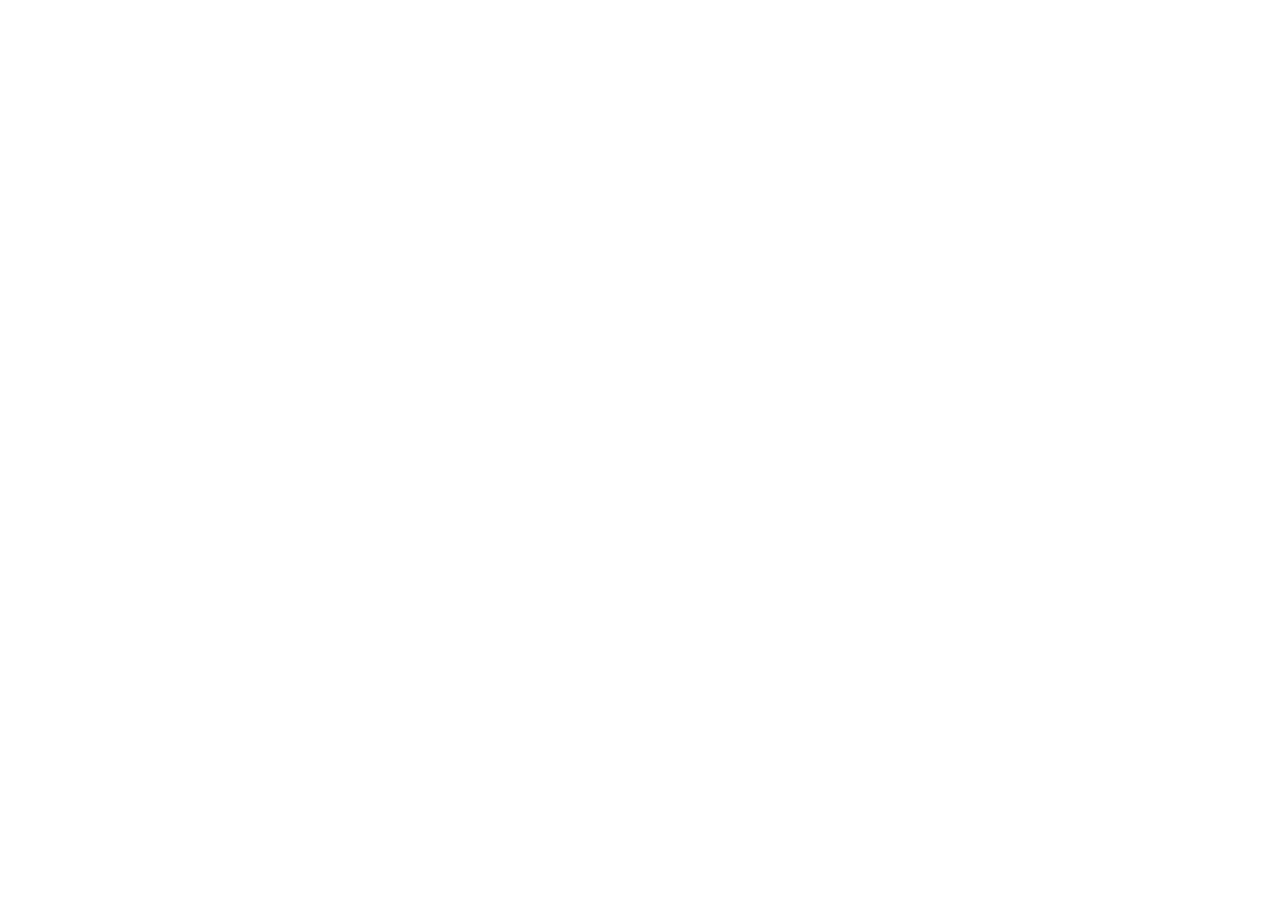
==== commit cacd0190: "clean: remove all broken/dev files, reset to clean rebuild base" ====
--- a/about.html
+++ b/about.html
@@ -1,126 +1,15 @@
 <!DOCTYPE html>
 <html lang="en">
 <head>
-  <meta charset="UTF-8" />
-  <meta name="viewport" content="width=device-width, initial-scale=1.0" />
-  <title>About — MultiMain WaqtX</title>
-  <meta name="description" content="MultiMain WaqtX is a life awareness tool that shows you how much of your life you've used — in days, heartbeats, and moments." />
-  <meta name="theme-color" content="#0B0F0C" />
-  <link rel="icon" type="image/svg+xml" href="favicon.svg" />
-  <link rel="stylesheet" href="style.css?v=12" />
-  <style>
-    .about-page{max-width:760px;margin:0 auto;padding:60px 24px}
-    .about-hero{text-align:center;margin-bottom:60px}
-    .about-logo{font-size:2rem;font-weight:900;color:#fff;margin-bottom:16px}
-    .about-logo span{color:#16A34A}
-    .about-tagline{font-size:1.4rem;font-weight:800;color:#f1f5f9;margin-bottom:12px;line-height:1.4}
-    .about-sub{font-size:1rem;color:rgba(255,255,255,0.5);line-height:1.8;max-width:560px;margin:0 auto}
-    .about-section{margin-bottom:48px}
-    .about-section h2{font-size:0.78rem;font-weight:800;color:#16A34A;margin-bottom:16px;text-transform:uppercase;letter-spacing:0.1em}
-    .about-section p{font-size:0.95rem;color:rgba(255,255,255,0.5);line-height:1.8;margin-bottom:12px}
-    .about-section strong{color:#f1f5f9}
-    .about-features{display:grid;grid-template-columns:repeat(2,1fr);gap:16px;margin-top:16px}
-    .af-item{background:rgba(255,255,255,0.03);border:1px solid rgba(255,255,255,0.07);border-radius:12px;padding:18px;transition:border-color .3s}
-    .af-item:hover{border-color:rgba(22,163,74,0.3)}
-    .af-icon{font-size:1.4rem;margin-bottom:8px}
-    .af-title{font-size:0.88rem;font-weight:800;color:#f1f5f9;margin-bottom:4px}
-    .af-desc{font-size:0.76rem;color:rgba(255,255,255,0.35);line-height:1.5}
-    .about-stats{display:grid;grid-template-columns:repeat(3,1fr);gap:16px;margin-top:16px}
-    .as-item{text-align:center;background:rgba(22,163,74,0.07);border:1px solid rgba(22,163,74,0.2);border-radius:12px;padding:20px}
-    .as-val{font-size:1.8rem;font-weight:900;color:#16A34A;display:block;margin-bottom:4px}
-    .as-lbl{font-size:0.7rem;color:rgba(255,255,255,0.35);text-transform:uppercase;letter-spacing:0.08em}
-    .about-cta{text-align:center;margin-top:48px}
-    .about-cta a{display:inline-block;padding:15px 40px;background:linear-gradient(135deg,#14532D,#16A34A);color:#fff;border-radius:999px;font-weight:800;font-size:1rem;transition:all 0.3s;box-shadow:0 4px 24px rgba(22,163,74,0.3)}
-    .about-cta a:hover{opacity:0.9;transform:translateY(-2px);box-shadow:0 8px 32px rgba(22,163,74,0.5)}
-    @media(max-width:640px){.about-features,.about-stats{grid-template-columns:1fr}}
-  </style>
+  <meta charset="UTF-8"/>
+  <meta name="viewport" content="width=device-width,initial-scale=1.0"/>
+  <title>About — WaqtX</title>
+  <meta name="description" content="About WaqtX — a life awareness tool built around Islamic reflection."/>
+  <meta name="theme-color" content="#0d1a0f"/>
+  <link rel="icon" type="image/svg+xml" href="favicon.svg"/>
+  <link rel="stylesheet" href="style.css"/>
 </head>
 <body>
-  <div class="orbs" aria-hidden="true">
-    <span class="orb orb1"></span>
-    <span class="orb orb2"></span>
-    <span class="orb orb3"></span>
-  </div>
-
-  <nav class="navbar">
-    <div class="nav-inner">
-      <a href="index.html" class="nav-logo">
-        <span class="nav-logo-icon">⏳</span>
-        <span class="nav-logo-text">MultiMain <span>WaqtX</span></span>
-      </a>
-      <div class="nav-actions">
-        <a href="index.html" class="btn-nav-calc" style="text-decoration:none">← Back to MultiMain WaqtX</a>
-      </div>
-    </div>
-  </nav>
-
-  <div class="about-page">
-
-    <div class="about-hero">
-      <div class="about-logo">⏳ MultiMain <span>WaqtX</span></div>
-      <div class="about-tagline">A mirror for your time.<br>A guide for your life.</div>
-      <p class="about-sub">MultiMain WaqtX shows you how much of your life you've already used — in days, heartbeats, and moments. Not to create fear, but to create focus.</p>
-    </div>
-
-    <div class="about-section">
-      <h2>What is MultiMain WaqtX?</h2>
-      <p>MultiMain WaqtX is a <strong>life awareness tool</strong> built to make you think differently about time. Most people go through life without ever stopping to measure it. MultiMain WaqtX changes that.</p>
-      <p>Enter your date of birth and instantly see: how many days you've lived, how many you have left, your life progress as a percentage, your time twin (a famous person who shares your birthday), historical events from your birth date, and much more.</p>
-      <p>It's not a calculator. It's a <strong>reality check</strong>.</p>
-    </div>
-
-    <div class="about-section">
-      <h2>Features</h2>
-      <div class="about-features">
-        <div class="af-item"><div class="af-icon">⏳</div><div class="af-title">Life Progress Ring</div><div class="af-desc">See exactly what % of your life you've used, animated in real time.</div></div>
-        <div class="af-item"><div class="af-icon">🗓️</div><div class="af-title">Life Calendar</div><div class="af-desc">Every week of your life visualized as a square. Past, present, future.</div></div>
-        <div class="af-item"><div class="af-icon">👥</div><div class="af-title">Time Twin</div><div class="af-desc">Discover famous people who share your exact birthday.</div></div>
-        <div class="af-item"><div class="af-icon">📅</div><div class="af-title">Birth Insights</div><div class="af-desc">Your zodiac, Chinese zodiac, birthstone, birth flower, and more.</div></div>
-        <div class="af-item"><div class="af-icon">🌍</div><div class="af-title">Historical Events</div><div class="af-desc">Real events that happened on your birthday and birth month.</div></div>
-        <div class="af-item"><div class="af-icon">📸</div><div class="af-title">Share Card</div><div class="af-desc">Generate a beautiful card with your life stats and share it.</div></div>
-      </div>
-    </div>
-
-    <div class="about-section">
-      <h2>By the numbers</h2>
-      <div class="about-stats">
-        <div class="as-item"><span class="as-val">75</span><span class="as-lbl">Avg lifespan (years)</span></div>
-        <div class="as-item"><span class="as-val">27,394</span><span class="as-lbl">Days in a life</span></div>
-        <div class="as-item"><span class="as-val">3,900</span><span class="as-lbl">Weekends in a life</span></div>
-      </div>
-    </div>
-
-    <div class="about-section">
-      <h2>Who built this?</h2>
-      <p>MultiMain WaqtX was built by <strong>MultiMian</strong> — a developer and creator focused on building tools that make people think, feel, and act differently.</p>
-      <p>The goal was simple: build something that makes you pause for a moment and ask — <em>"Am I using my time well?"</em></p>
-      <p>
-        <a href="https://github.com/Mianhassam96" target="_blank" rel="noopener" style="color:#16A34A">GitHub</a> &nbsp;·&nbsp;
-        <a href="https://multimian.com" target="_blank" rel="noopener" style="color:#16A34A">MultiMian.com</a> &nbsp;·&nbsp;
-        <a href="contact.html" style="color:#16A34A">Contact</a>
-      </p>
-    </div>
-
-    <div class="about-cta">
-      <a href="index.html">Calculate My Life →</a>
-    </div>
-
-  </div>
-
-  <footer class="site-footer">
-    <div class="footer-inner">
-      <div class="footer-brand">
-        <span class="footer-logo">⏳ MultiMain <span>WaqtX</span></span>
-        <p>A mirror for your time.<br>A guide for your life.</p>
-      </div>
-      <div class="footer-center">Made with <span style="color:#f87171">♥</span> for a meaningful life</div>
-      <div class="footer-links">
-        <a href="about.html">About</a>
-        <a href="privacy.html">Privacy</a>
-        <a href="contact.html">Contact</a>
-        <div class="footer-copy">© 2026 MultiMian. All rights reserved.</div>
-      </div>
-    </div>
-  </footer>
+  <!-- rebuild starts here -->
 </body>
 </html>
--- a/style.css
+++ b/style.css
@@ -1,878 +1 @@
-/* --------------------------------------------------------------
-   MultiMain WaqtX � v10 � Final Polish Pass
-   Silent � Focused � Emotional � Minimal
-   -------------------------------------------------------------- */
-
-/* ── CSS Variables ── */
-:root{
-  --bg:#0B0F0C;
-  --bg2:#0d1210;
-  --bg3:#101810;
-  --green:#16A34A;
-  --green-dark:#14532D;
-  --green-border:rgba(22,163,74,0.22);
-  --gold:#EAB308;
-  --white:#FFFFFF;
-  --text:rgba(255,255,255,0.85);
-  --text-muted:rgba(255,255,255,0.45);
-  --text-dim:rgba(255,255,255,0.22);
-  --border:rgba(255,255,255,0.06);
-  --glass:rgba(255,255,255,0.03);
-  --radius:14px;
-  --radius-sm:10px;
-  --t:all 0.6s cubic-bezier(0.4,0,0.2,1);
-}
-
-*,*::before,*::after{box-sizing:border-box;margin:0;padding:0}
-
-/* -- Base -- */
-body{
-  font-family:'Segoe UI',system-ui,-apple-system,sans-serif;
-  background:var(--bg);
-  color:var(--text);
-  min-height:100vh;
-  overflow-x:hidden;
-  line-height:1.7;
-}
-a{color:inherit;text-decoration:none}
-button{cursor:pointer;border:none;outline:none;font-family:inherit}
-input,textarea{font-family:inherit;outline:none}
-.hidden{display:none!important}
-.sr-only{position:absolute;width:1px;height:1px;padding:0;margin:-1px;overflow:hidden;clip:rect(0,0,0,0);white-space:nowrap;border:0}
-
-/* -- Navbar -- */
-.navbar{
-  position:fixed;top:0;left:0;right:0;z-index:100;
-  background:rgba(11,15,12,0.94);
-  backdrop-filter:blur(16px);
-  -webkit-backdrop-filter:blur(16px);
-  border-bottom:1px solid var(--border);
-}
-.nav-inner{max-width:1200px;margin:0 auto;padding:0 24px;height:60px;display:flex;align-items:center;justify-content:space-between}
-.nav-logo{display:flex;align-items:center;gap:10px;font-size:1.1rem;font-weight:800;letter-spacing:-0.3px}
-.nav-logo-icon{font-size:1.2rem}
-.nav-logo-text{color:var(--white)}
-.nav-logo-text span{color:var(--green)}
-.nav-actions{display:flex;align-items:center;gap:10px}
-.btn-nav-calc{
-  padding:8px 18px;border-radius:var(--radius-sm);
-  font-size:0.83rem;font-weight:700;color:var(--white);
-  background:var(--green-dark);
-  transition:var(--t);
-}
-.btn-nav-calc:hover{background:var(--green);opacity:.9}
-.hamburger{display:none;flex-direction:column;gap:5px;padding:6px;background:transparent;border-radius:6px}
-.hamburger span{display:block;width:22px;height:2px;background:var(--text-muted);border-radius:2px;transition:all .3s}
-
-/* -- Hero -- */
-.hero{
-  min-height:100vh;display:flex;align-items:center;justify-content:center;
-  position:relative;overflow:hidden;
-  padding:80px 24px 60px;text-align:center;
-  background:var(--bg);
-}
-.hero-particles{position:absolute;inset:0;pointer-events:none;overflow:hidden}
-.hero-inner{max-width:660px;margin:0 auto;width:100%;display:flex;flex-direction:column;align-items:center;gap:24px}
-.hero-ayah{
-  font-size:clamp(1.4rem,4vw,2.2rem);font-weight:700;
-  color:var(--green);letter-spacing:0.05em;line-height:1.8;
-  direction:rtl;
-}
-.hero-ayah-trans{font-size:0.82rem;color:var(--text-dim);font-style:italic;margin-top:-12px}
-.hero-headline{
-  font-size:clamp(1.9rem,5vw,3.4rem);font-weight:900;
-  line-height:1.18;letter-spacing:-1.5px;
-  color:var(--white);margin-top:4px;
-}
-.hero-headline-accent{color:var(--gold)}
-.hero-subtext{font-size:0.9rem;color:var(--text-dim);line-height:1.9;max-width:400px}
-.btn-reflect{
-  padding:16px 44px;border-radius:var(--radius);
-  font-size:1rem;font-weight:800;color:var(--bg);
-  background:var(--green);
-  transition:var(--t);letter-spacing:0.3px;margin-top:8px;
-}
-.btn-reflect:hover{opacity:.85}
-
-/* -- Input Section -- */
-.input-section{padding:60px 24px;display:flex;justify-content:center;background:var(--bg)}
-.input-card{
-  background:var(--glass);
-  backdrop-filter:blur(16px);
-  border:1px solid var(--green-border);
-  border-radius:20px;padding:40px 36px;
-  max-width:440px;width:100%;
-  display:flex;flex-direction:column;align-items:center;gap:18px;text-align:center;
-}
-.input-card-top{font-size:0.9rem;color:var(--text-muted);line-height:1.8;font-style:italic}
-.dob-input{
-  width:100%;padding:14px 18px;border-radius:var(--radius-sm);
-  background:rgba(255,255,255,0.04);
-  border:1px solid var(--border);
-  color:var(--white);font-size:1rem;
-  transition:var(--t);text-align:center;
-}
-.dob-input:focus{border-color:var(--green);background:rgba(22,163,74,0.06)}
-.btn-begin{
-  width:100%;padding:15px 24px;border-radius:var(--radius-sm);
-  font-size:1rem;font-weight:800;color:var(--bg);
-  background:var(--green);
-  transition:var(--t);letter-spacing:0.3px;
-}
-.btn-begin:hover{opacity:.88;transform:translateY(-1px)}
-.input-trust{font-size:0.7rem;color:var(--text-dim);text-align:center}
-.error{color:#f87171;font-size:0.83rem;padding:8px 12px;background:rgba(248,113,113,0.07);border-radius:8px;border:1px solid rgba(248,113,113,0.18);width:100%}
-
-/* -- Loading Overlay -- */
-.loading-overlay{position:fixed;inset:0;z-index:300;background:var(--bg);display:flex;align-items:center;justify-content:center}
-.loading-inner{text-align:center;display:flex;flex-direction:column;align-items:center;gap:28px}
-.loading-crescent{font-size:3.5rem;color:var(--green);animation:crescent-pulse 2.5s ease-in-out infinite}
-@keyframes crescent-pulse{0%,100%{opacity:0.35;transform:scale(0.95)}50%{opacity:1;transform:scale(1.05)}}
-.loading-line{font-size:1rem;color:var(--text-muted);font-style:italic;transition:opacity 0.5s;letter-spacing:0.02em}
-
-/* ── WOW Section ── */
-.wow-section{
-  min-height:75vh;display:flex;align-items:center;justify-content:center;
-  padding:120px 24px;
-  background:var(--bg);
-}
-.wow-inner{max-width:680px;margin:0 auto;text-align:center;display:flex;flex-direction:column;gap:20px}
-.wow-line1{
-  font-size:clamp(1rem,2.2vw,1.25rem);font-weight:400;
-  color:var(--text-dim);line-height:1.6;letter-spacing:0.5px;
-}
-.wow-line1 strong{
-  display:block;
-  font-size:clamp(4rem,11vw,7.5rem);font-weight:900;
-  color:var(--gold);line-height:0.95;
-  margin:16px 0 12px;letter-spacing:-3px;
-}
-.wow-line2{font-size:clamp(1rem,2vw,1.2rem);color:var(--text-muted);font-style:italic;transition:opacity 0.6s;line-height:1.8;letter-spacing:0.02em}
-.wow-line3{font-size:clamp(0.82rem,1.6vw,0.95rem);color:var(--text-dim);transition:opacity 0.6s;letter-spacing:0.3px}
-.fade-in{animation:fadeIn 0.6s ease forwards}
-@keyframes fadeIn{from{opacity:0;transform:translateY(12px)}to{opacity:1;transform:translateY(0)}}
-
-/* -- Core Data -- */
-.core-data-section{padding:48px 24px;text-align:center;border-top:1px solid var(--border)}
-.core-data-inner{max-width:560px;margin:0 auto}
-.core-days{font-size:clamp(1rem,2.2vw,1.2rem);color:var(--text-muted)}
-.core-days strong{color:var(--white);font-size:clamp(1.4rem,3.5vw,2rem);font-weight:900}
-.core-sub{font-size:0.78rem;color:var(--text-dim);margin-top:8px;font-style:italic}
-
-/* -- Ibadah Section -- */
-.ibadah-section{padding:80px 24px;border-top:1px solid var(--border)}
-.ibadah-inner{max-width:760px;margin:0 auto;text-align:center}
-.ibadah-title{font-size:0.72rem;font-weight:800;letter-spacing:2px;color:var(--green);text-transform:uppercase;margin-bottom:32px}
-.ibadah-grid{display:grid;grid-template-columns:repeat(5,1fr);gap:12px;margin-bottom:28px}
-.ibadah-card{
-  background:var(--glass);
-  border:1px solid var(--border);
-  border-radius:var(--radius);padding:20px 10px;
-  transition:border-color 0.6s;
-}
-.ibadah-card:hover{border-color:var(--green-border)}
-.ibadah-icon{font-size:1.5rem;margin-bottom:8px}
-.ibadah-name{font-size:0.68rem;font-weight:800;letter-spacing:1.5px;color:var(--text-dim);text-transform:uppercase;margin-bottom:8px}
-.ibadah-count{font-size:clamp(1.2rem,2.2vw,1.6rem);font-weight:900;color:var(--green);line-height:1}
-.ibadah-label{font-size:0.78rem;color:var(--text-dim);margin-top:4px;direction:rtl}
-.ibadah-reflection{
-  font-size:0.9rem;color:var(--text-muted);line-height:2;
-  padding:24px;
-  background:var(--glass);
-  border:1px solid var(--border);
-  border-radius:var(--radius);
-}
-.ibadah-reflection em{color:var(--text)}
-
-/* -- Ramadan Section -- */
-.ramadan-section{padding:80px 24px;text-align:center;border-top:1px solid var(--border)}
-.ramadan-inner{max-width:560px;margin:0 auto;display:flex;flex-direction:column;align-items:center;gap:16px}
-.ramadan-moon{font-size:2.8rem}
-.ramadan-count{font-size:clamp(1.1rem,2.5vw,1.6rem);font-weight:900;color:var(--white)}
-.ramadan-text{font-size:0.9rem;color:var(--text-muted);line-height:2}
-.ramadan-warning{color:var(--gold);font-style:italic}
-
-/* -- Reflection Section -- */
-.reflection-section{
-  padding:100px 24px;
-  border-top:1px solid var(--border);
-}
-.reflection-inner{max-width:600px;margin:0 auto;text-align:center;display:flex;flex-direction:column;gap:18px}
-.reflection-inner p{font-size:clamp(1rem,2.2vw,1.15rem);color:var(--text-muted);line-height:2.1}
-.reflection-highlight{font-size:clamp(1.1rem,2.8vw,1.45rem)!important;color:var(--white)!important;font-weight:800;margin-top:14px;line-height:1.6!important}
-.arabic-inline{color:var(--green);font-size:1.15em;direction:rtl;display:inline-block}
-
-/* -- Ummah Section -- */
-.ummah-section{padding:80px 24px;text-align:center;border-top:1px solid var(--border)}
-.ummah-inner{max-width:580px;margin:0 auto;display:flex;flex-direction:column;align-items:center;gap:14px}
-.ummah-icon{font-size:2.2rem}
-.ummah-title{font-size:1rem;font-weight:800;color:var(--green);letter-spacing:0.3px}
-.ummah-text{font-size:0.9rem;color:var(--text-muted);line-height:2}
-.ummah-text em{color:var(--text)}
-
-/* -- Planet Section -- */
-.planet-section{padding:56px 24px;border-top:1px solid var(--border)}
-.planet-section-inner{max-width:1000px;margin:0 auto}
-.planet-section-title{font-size:0.95rem;font-weight:800;color:var(--white);margin-bottom:4px}
-.planet-section-sub{font-size:0.78rem;color:var(--text-dim);margin-bottom:20px;font-style:italic}
-
-/* -- Existence Section -- */
-.existence-section{padding:100px 24px;text-align:center;border-top:1px solid var(--border)}
-.existence-inner{max-width:540px;margin:0 auto;display:flex;flex-direction:column;gap:16px}
-.existence-inner p{font-size:clamp(1rem,2.2vw,1.15rem);color:var(--text-muted);line-height:2.1}
-.existence-highlight{font-size:clamp(1.1rem,2.8vw,1.4rem)!important;color:var(--white)!important;font-weight:800;line-height:1.7!important}
-
-/* -- Passing Section -- */
-.passing-section{padding:100px 24px;border-top:1px solid var(--border)}
-.passing-inner{max-width:440px;margin:0 auto;display:flex;flex-direction:column;gap:32px;text-align:center}
-.passing-line{font-size:clamp(1rem,2.2vw,1.2rem);color:var(--text-muted);line-height:1.9}
-.passing-dim{color:var(--text-dim);font-size:clamp(0.88rem,1.8vw,1rem)!important}
-.passing-final{color:var(--text-dim);font-style:italic;font-size:clamp(0.88rem,1.8vw,1rem)!important}
-
-/* -- Share Section -- */
-.share-section{padding:80px 24px;text-align:center;border-top:1px solid var(--border)}
-.share-section-inner{max-width:400px;margin:0 auto;display:flex;flex-direction:column;align-items:center;gap:20px}
-.share-preview-card{
-  width:100%;
-  background:var(--bg2);
-  border:1px solid var(--border);
-  border-radius:18px;padding:32px;text-align:center;
-  display:flex;flex-direction:column;gap:8px;
-}
-.spc-logo{font-size:0.8rem;font-weight:800;color:var(--green)}
-.spc-pct{font-size:3.5rem;font-weight:900;color:var(--gold);line-height:1}
-.spc-label{font-size:0.78rem;color:var(--text-muted)}
-.spc-quote{font-size:0.8rem;color:var(--text-muted);line-height:1.8;font-style:italic}
-.spc-footer{font-size:0.63rem;color:var(--text-dim);margin-top:6px}
-.share-btns{display:flex;gap:10px;width:100%;flex-wrap:wrap;justify-content:center}
-.btn-share-reflection{
-  flex:1;min-width:150px;padding:13px 18px;border-radius:var(--radius-sm);
-  font-size:0.9rem;font-weight:800;color:var(--bg);
-  background:var(--green);
-  transition:var(--t);
-}
-.btn-share-reflection:hover{opacity:.88;transform:translateY(-1px)}
-.btn-start-again{
-  flex:1;min-width:130px;padding:13px 18px;border-radius:var(--radius-sm);
-  font-size:0.9rem;font-weight:600;color:var(--text-muted);
-  background:var(--glass);border:1px solid var(--border);
-  transition:var(--t);
-}
-.btn-start-again:hover{color:var(--white);border-color:var(--green-border)}
-
-/* -- Final Section -- */
-.final-section{
-  min-height:60vh;display:flex;align-items:center;justify-content:center;
-  padding:100px 24px;text-align:center;
-  background:var(--bg);
-}
-.final-inner{max-width:460px;margin:0 auto;display:flex;flex-direction:column;gap:16px}
-.final-line1{font-size:clamp(1rem,2.5vw,1.4rem);color:var(--text-dim);line-height:1.8}
-.final-line2{font-size:clamp(1.4rem,4vw,2.4rem);font-weight:900;color:var(--white);line-height:1.3}
-
-/* -- Explore Section -- */
-.explore-section{padding:0 24px 60px;border-top:1px solid var(--border)}
-.explore-header{max-width:1100px;margin:0 auto;padding:40px 0 24px;text-align:center}
-.explore-teaser{font-size:0.82rem;color:var(--text-dim);margin-bottom:16px}
-.btn-explore-toggle{
-  padding:12px 28px;border-radius:var(--radius-sm);
-  font-size:0.9rem;font-weight:700;color:var(--green);
-  background:var(--glass);
-  border:1px solid var(--green-border);
-  transition:var(--t);display:inline-flex;align-items:center;gap:10px;
-}
-.btn-explore-toggle:hover{background:rgba(22,163,74,0.07)}
-.explore-arrow{display:inline-block;transition:transform .4s;font-size:1rem}
-.explore-arrow.open{transform:rotate(180deg)}
-.explore-content{padding-top:8px}
-.explore-grid{max-width:1100px;margin:0 auto;display:grid;grid-template-columns:repeat(2,1fr);gap:16px}
-
-/* -- Stats Row (inside explore) -- */
-.stats-row{padding:24px 0}
-.stats-inner{max-width:1100px;margin:0 auto;display:grid;grid-template-columns:repeat(4,1fr);gap:12px;padding:0 24px}
-.stat-card{
-  background:var(--glass);
-  border:1px solid var(--border);
-  border-radius:var(--radius);padding:18px;
-  display:flex;align-items:flex-start;gap:12px;
-  transition:border-color 0.6s;
-}
-.stat-card:hover{border-color:var(--green-border)}
-.stat-card-highlight{border-color:var(--green-border)}
-.stat-icon-wrap{width:36px;height:36px;border-radius:8px;display:flex;align-items:center;justify-content:center;font-size:1rem;flex-shrink:0;background:rgba(255,255,255,0.05)}
-.stat-icon-blue{background:rgba(96,165,250,0.1)}
-.stat-icon-green{background:rgba(22,163,74,0.1)}
-.stat-icon-pink{background:rgba(22,163,74,0.08)}
-.stat-icon-purple{background:rgba(20,83,45,0.15)}
-.stat-label{font-size:0.6rem;font-weight:800;letter-spacing:1.8px;color:var(--text-dim);text-transform:uppercase;margin-bottom:4px}
-.stat-value{font-size:1.4rem;font-weight:900;color:var(--white);line-height:1}
-.stat-sub{font-size:0.72rem;color:var(--text-dim);margin-top:4px}
-.panel{
-  background:var(--glass);
-  border:1px solid var(--border);
-  border-radius:16px;padding:24px;
-  transition:border-color 0.6s;
-}
-.panel:hover{border-color:var(--green-border)}
-.panel-wide{grid-column:span 2}
-.panel-title{font-size:0.95rem;font-weight:800;color:var(--white);margin-bottom:4px;display:flex;align-items:center;gap:8px}
-.panel-sub{font-size:0.76rem;color:var(--text-dim);margin-bottom:16px}
-.btn-outline{
-  margin-top:14px;padding:8px 18px;border-radius:8px;
-  font-size:0.76rem;font-weight:700;color:var(--green);
-  background:transparent;border:1px solid var(--green-border);
-  transition:var(--t);
-}
-.btn-outline:hover{background:rgba(22,163,74,0.07)}
-.btn-sm{font-size:0.72rem;padding:6px 14px}
-
-/* -- Mini Calendar -- */
-.cal-legend-row{display:flex;gap:16px;margin-bottom:14px;flex-wrap:wrap}
-.cal-leg{display:flex;align-items:center;gap:6px;font-size:0.76rem;color:var(--text-dim)}
-.cal-dot-past,.cal-dot-present,.cal-dot-future{width:10px;height:10px;border-radius:2px;display:inline-block}
-.cal-dot-past{background:var(--green);opacity:0.7}
-.cal-dot-present{background:var(--gold)}
-.cal-dot-future{background:rgba(255,255,255,0.07);border:1px solid var(--border)}
-.mini-cal-grid{display:flex;flex-wrap:wrap;gap:3px;margin-bottom:14px}
-.mini-cal-cell{width:10px;height:10px;border-radius:2px}
-.mc-past{background:var(--green);opacity:0.7}
-.mc-present{background:var(--gold)}
-.mc-future{background:rgba(255,255,255,0.06);border:1px solid var(--border)}
-.cal-week-labels{display:flex;justify-content:space-between;font-size:0.7rem;color:var(--text-dim);margin-top:8px}
-.cal-week-labels small{color:var(--text-dim)}
-
-/* -- Full Calendar -- */
-.full-calendar-wrap{margin-top:20px}
-.full-cal-grid-wrap{overflow-x:auto;padding-bottom:8px}
-.full-cal-grid{display:flex;flex-wrap:wrap;gap:2px;min-width:600px}
-.full-cal-cell{width:8px;height:8px;border-radius:1px;cursor:pointer;transition:opacity .2s}
-.full-cal-cell:hover{opacity:0.65}
-
-/* -- Time Twin -- */
-.twin-featured{text-align:center;padding:20px;background:rgba(22,163,74,0.06);border-radius:14px;margin-bottom:16px}
-.twin-badge{font-size:0.68rem;font-weight:800;letter-spacing:1.5px;color:var(--green);text-transform:uppercase;margin-bottom:10px}
-.twin-avatar{font-size:3rem;margin-bottom:8px}
-.twin-name{font-size:1.1rem;font-weight:800;color:var(--white);margin-bottom:4px}
-.twin-role{font-size:0.8rem;color:var(--text-muted);margin-bottom:4px}
-.twin-born{font-size:0.76rem;color:var(--text-dim)}
-.twin-others{display:flex;gap:8px;align-items:center;flex-wrap:wrap;margin-top:4px}
-.twin-other-avatar{width:36px;height:36px;border-radius:50%;background:var(--glass);border:1px solid var(--border);display:flex;align-items:center;justify-content:center;font-size:1.1rem;cursor:pointer;transition:var(--transition)}
-.twin-other-avatar:hover{border-color:var(--green)}
-.twin-more{font-size:0.76rem;color:var(--text-dim);padding:0 8px}
-
-/* -- Peak Years -- */
-.peak-content{display:flex;flex-direction:column;gap:12px}
-.peak-item{display:flex;align-items:center;gap:12px;padding:14px;background:var(--glass);border-radius:10px;border:1px solid var(--border);transition:var(--transition)}
-.peak-item:hover{border-color:var(--border-green)}
-.peak-icon{font-size:1.4rem;flex-shrink:0}
-.peak-title{font-size:0.88rem;font-weight:800;color:var(--white);margin-bottom:2px}
-.peak-desc{font-size:0.76rem;color:var(--text-dim)}
-.peak-age{font-size:0.7rem;font-weight:700;color:var(--green);margin-top:2px}
-
-/* -- Fun Facts / Life Moments -- */
-.fun-facts{display:flex;flex-direction:column;gap:12px}
-.ff-item{display:flex;align-items:center;gap:12px;padding:13px 15px;background:var(--glass);border-radius:10px;border:1px solid var(--border);transition:var(--transition)}
-.ff-item:hover{border-color:var(--border-green)}
-.ff-icon{font-size:1.3rem;flex-shrink:0;width:32px;text-align:center}
-.ff-val{font-size:1.1rem;font-weight:900;color:var(--white)}
-.ff-lbl{font-size:0.73rem;color:var(--text-dim);margin-top:1px}
-
-/* -- Birth Details -- */
-.birth-details{display:flex;flex-direction:column;gap:0}
-.bd-row{display:flex;justify-content:space-between;align-items:center;padding:11px 0;border-bottom:1px solid var(--border)}
-.bd-row:last-child{border-bottom:none}
-.bd-key{font-size:0.8rem;color:var(--text-dim)}
-.bd-val{font-size:0.88rem;font-weight:700;color:var(--white)}
-
-/* -- History -- */
-.history-list{display:flex;flex-direction:column;gap:10px}
-.history-item{display:flex;align-items:flex-start;gap:10px;font-size:0.84rem}
-.history-dot{width:8px;height:8px;border-radius:50%;flex-shrink:0;margin-top:5px}
-.history-dot-green{background:var(--green)}
-.history-dot-yellow{background:var(--gold)}
-.history-dot-blue{background:#60a5fa}
-.history-year{font-weight:800;color:var(--text-muted);min-width:36px;flex-shrink:0}
-.history-text{color:var(--text);line-height:1.5}
-
-/* -- Month Events -- */
-.month-list{display:flex;flex-direction:column;gap:8px}
-.month-item{display:flex;align-items:center;gap:10px;padding:10px 12px;background:var(--glass);border-radius:8px;font-size:0.82rem;cursor:pointer;transition:var(--transition)}
-.month-item:hover{background:var(--glass-hover);border-color:var(--border-green)}
-.month-icon{font-size:1.1rem;flex-shrink:0}
-.month-year{font-weight:800;color:var(--green);min-width:36px;flex-shrink:0}
-.month-text{color:var(--text);flex:1}
-.month-arrow{color:var(--text-dim);margin-left:auto}
-
-/* -- Country Events -- */
-.country-events{display:flex;flex-direction:column;gap:8px}
-.ce-item-sm{font-size:0.82rem;color:var(--text);padding:8px 0;border-bottom:1px solid var(--border);display:flex;gap:8px;align-items:flex-start}
-.ce-item-sm:last-child{border-bottom:none}
-.ce-year{font-weight:800;color:var(--green);min-width:36px;flex-shrink:0}
-
-/* -- btn-calculate -- */
-.btn-calculate{
-  padding:13px 24px;border-radius:10px;
-  font-size:0.9rem;font-weight:800;color:var(--bg);
-  background:var(--green);
-  transition:var(--t);width:100%;
-}
-.btn-calculate:hover{opacity:.88}
-
-/* -- Share Modal -- */
-.share-modal{position:fixed;inset:0;z-index:200;background:rgba(0,0,0,0.8);backdrop-filter:blur(8px);display:flex;align-items:center;justify-content:center;padding:24px}
-.share-modal-inner{
-  background:var(--bg2);
-  border:1px solid var(--border);
-  border-radius:20px;padding:28px;
-  max-width:400px;width:100%;position:relative;
-  display:flex;flex-direction:column;gap:16px;align-items:center;
-}
-.share-close{position:absolute;top:14px;right:14px;width:30px;height:30px;border-radius:50%;background:var(--glass);color:var(--text-muted);font-size:0.85rem;display:flex;align-items:center;justify-content:center;transition:var(--t)}
-.share-close:hover{color:var(--white)}
-.share-card{
-  width:100%;
-  background:var(--bg);
-  border:1px solid var(--border);
-  border-radius:14px;padding:24px;text-align:center;
-}
-.sc-logo{font-size:0.85rem;font-weight:800;color:var(--green);margin-bottom:14px}
-.sc-weekends{font-size:0.78rem;color:var(--text-muted);margin-bottom:6px}
-.sc-pct{font-size:3.5rem;font-weight:900;color:var(--gold);line-height:1}
-.sc-label{font-size:0.78rem;color:var(--text-dim);margin-bottom:6px}
-.sc-name{font-size:0.95rem;font-weight:800;color:var(--white);margin-bottom:6px}
-.sc-quote{font-size:0.78rem;color:var(--text-muted);font-style:italic;line-height:1.7;margin-bottom:6px}
-.sc-stats{font-size:0.72rem;color:var(--text-dim)}
-.sc-footer{font-size:0.63rem;color:var(--text-dim);margin-top:14px}
-
-/* -- Footer -- */
-.site-footer{background:var(--bg);border-top:1px solid var(--border);padding:48px 24px 32px}
-.footer-inner{max-width:1100px;margin:0 auto;display:grid;grid-template-columns:1fr 1fr 1fr;gap:40px;align-items:start}
-.footer-logo{font-size:1.1rem;font-weight:800;color:var(--white);display:block;margin-bottom:8px}
-.footer-logo span{color:var(--green)}
-.footer-brand p{font-size:0.8rem;color:var(--text-dim);line-height:1.7}
-.footer-center{font-size:0.8rem;color:var(--text-dim);text-align:center}
-.footer-socials{display:flex;gap:10px;justify-content:center;margin-top:12px}
-.footer-socials a{
-  width:36px;height:36px;border-radius:50%;
-  background:var(--glass);border:1px solid var(--border);
-  display:flex;align-items:center;justify-content:center;
-  font-size:0.85rem;color:var(--text-muted);
-  transition:var(--t);
-}
-.footer-socials a:hover{border-color:var(--green-border);color:var(--white)}
-.footer-links{display:flex;flex-direction:column;gap:10px;align-items:flex-end}
-.footer-links a{font-size:0.8rem;color:var(--text-dim);transition:color 0.4s}
-.footer-links a:hover{color:var(--green)}
-.footer-copy{font-size:0.7rem;color:var(--text-dim);margin-top:8px}
-
-/* -- Particles -- */
-.particle{position:absolute;border-radius:50%;pointer-events:none;animation:float-up linear infinite}
-@keyframes float-up{0%{transform:translateY(0) scale(1);opacity:0.5}100%{transform:translateY(-100vh) scale(0.2);opacity:0}}
-
-/* -- Responsive -- */
-@media(max-width:900px){
-  .ibadah-grid{grid-template-columns:repeat(3,1fr)}
-  .stats-inner{grid-template-columns:repeat(2,1fr)}
-  .explore-grid{grid-template-columns:1fr}
-  .panel-wide{grid-column:span 1}
-  .footer-inner{grid-template-columns:1fr;text-align:center}
-  .footer-links{align-items:center}
-}
-@media(max-width:600px){
-  .hamburger{display:flex}
-  .ibadah-grid{grid-template-columns:repeat(2,1fr)}
-  .stats-inner{grid-template-columns:1fr 1fr}
-  .hero{padding:80px 20px 48px}
-  .hero-headline{font-size:clamp(1.7rem,8vw,2.4rem);letter-spacing:-1px}
-  .hero-ayah{font-size:clamp(1.2rem,6vw,1.8rem)}
-  .wow-section{padding:80px 20px}
-  .wow-line1 strong{font-size:clamp(3.2rem,16vw,5rem);letter-spacing:-2px}
-  .reflection-section,.existence-section,.passing-section{padding:80px 20px}
-  .freeze-section{padding:80px 20px}
-  .input-card{padding:28px 20px}
-  .twin-reveal-section{padding:24px 16px}
-  .tr-twins-row{gap:10px}
-  .tr-twin-card{min-width:130px;padding:14px 12px}
-  .tr-twin-icon{font-size:2rem}
-  .planet-card{width:130px}
-  .tr-club{flex-direction:column;align-items:flex-start;gap:6px}
-  .tr-club-quote{margin-left:0}
-  .share-btns{flex-direction:column}
-}
-
-/* -- Compare result -- */
-.cmp-row{display:flex;align-items:center;gap:16px;justify-content:center;margin-bottom:16px}
-.cmp-person{flex:1;text-align:center;background:var(--glass);border:1px solid var(--border);border-radius:12px;padding:16px}
-.cmp-name{font-size:0.83rem;font-weight:800;color:var(--text-muted);margin-bottom:6px}
-.cmp-pct{
-  font-size:2rem;font-weight:900;
-  background:linear-gradient(135deg,var(--green),#22c55e);
-  -webkit-background-clip:text;-webkit-text-fill-color:transparent;background-clip:text;line-height:1;
-}
-.cmp-sub{font-size:0.73rem;color:var(--text-dim);margin-top:4px}
-.cmp-vs{font-size:1rem;font-weight:900;color:var(--text-dim);flex-shrink:0}
-.cmp-verdict{text-align:center;font-size:0.8rem;color:var(--text-muted);padding:10px;background:rgba(22,163,74,0.07);border-radius:8px}
-
-/* --------------------------------------------------------------
-   NEW FEATURES v6 � updated to green/gold palette
-   -------------------------------------------------------------- */
-
-/* -- Birthday Twin Reveal -- */
-.twin-reveal-section{
-  max-width:1100px;margin:0 auto 24px;
-  background:linear-gradient(135deg,rgba(22,163,74,0.08),rgba(20,83,45,0.06));
-  border:1px solid var(--border-green);
-  border-radius:24px;padding:40px 36px;
-  position:relative;overflow:hidden;
-}
-.twin-reveal-section::before{content:'';position:absolute;top:-60px;right:-60px;width:240px;height:240px;border-radius:50%;background:radial-gradient(circle,rgba(22,163,74,0.1),transparent 70%);pointer-events:none}
-.tr-header{text-align:center;margin-bottom:32px}
-.tr-eyebrow{font-size:0.68rem;font-weight:800;letter-spacing:2.5px;color:var(--gold);text-transform:uppercase;margin-bottom:10px}
-.tr-headline{font-size:clamp(1.4rem,3vw,2rem);font-weight:900;color:var(--white);line-height:1.2;margin-bottom:8px}
-.tr-headline span{color:var(--gold)}
-.tr-sub{font-size:0.86rem;color:var(--text-dim)}
-.tr-twins-row{display:flex;gap:16px;justify-content:center;flex-wrap:wrap;margin-bottom:28px}
-.tr-twin-card{
-  background:var(--glass);
-  backdrop-filter:blur(16px);
-  border:1px solid var(--border);
-  border-radius:16px;padding:20px 24px;text-align:center;
-  flex:1;min-width:160px;max-width:220px;
-  transition:var(--transition);
-}
-.tr-twin-card:hover{border-color:var(--border-green);transform:translateY(-4px);box-shadow:var(--shadow-green)}
-.tr-twin-featured{border-color:rgba(250,204,21,0.35);background:rgba(250,204,21,0.04)}
-.tr-twin-icon{font-size:2.8rem;margin-bottom:10px;line-height:1}
-.tr-twin-name{font-size:0.95rem;font-weight:800;color:var(--white);margin-bottom:4px}
-.tr-twin-role{font-size:0.73rem;color:var(--text-muted);margin-bottom:4px}
-.tr-twin-born{font-size:0.68rem;color:var(--text-dim)}
-.tr-personality{margin-bottom:24px}
-.tr-personality-inner{
-  background:rgba(22,163,74,0.07);
-  border:1px solid var(--border-green);
-  border-radius:16px;padding:24px;text-align:center;
-}
-.tr-personality-label{font-size:0.72rem;font-weight:800;letter-spacing:1.5px;color:var(--green);text-transform:uppercase;margin-bottom:14px}
-.tr-trait-line{display:block;font-size:1rem;color:var(--text);font-style:italic;margin-bottom:8px;line-height:1.6}
-.tr-trait-line::before{content:'\2728 ';color:var(--gold)}
-.tr-personality-cta{font-size:0.8rem;color:var(--text-dim);margin-top:12px;font-weight:700}
-.tr-club{display:flex;align-items:center;gap:10px;background:var(--glass);border:1px solid var(--border);border-radius:12px;padding:14px 18px;margin-bottom:20px;flex-wrap:wrap}
-.tr-club-icon{font-size:1.3rem;flex-shrink:0}
-.tr-club span{font-size:0.83rem;color:var(--text-muted)}
-.tr-club strong{color:var(--white)}
-.tr-club-quote{font-size:0.8rem;color:var(--green);font-style:italic;margin-left:auto}
-.btn-twin-share{
-  width:100%;padding:14px;border-radius:var(--radius-sm);
-  font-size:0.95rem;font-weight:800;color:var(--bg);
-  background:linear-gradient(135deg,var(--green),#22c55e);
-  transition:var(--transition);letter-spacing:0.3px;
-  box-shadow:0 4px 20px rgba(22,163,74,0.3);
-}
-.btn-twin-share:hover{opacity:.9;transform:translateY(-2px);box-shadow:0 10px 32px rgba(22,163,74,0.5)}
-.panel-wide-standalone{padding:40px 36px}
-
-/* -- Planet Age -- */
-.planet-scroll{display:flex;gap:12px;overflow-x:auto;padding-bottom:12px;scroll-snap-type:x mandatory;-webkit-overflow-scrolling:touch}
-.planet-scroll::-webkit-scrollbar{height:4px}
-.planet-scroll::-webkit-scrollbar-track{background:rgba(255,255,255,0.03);border-radius:2px}
-.planet-scroll::-webkit-scrollbar-thumb{background:rgba(22,163,74,0.4);border-radius:2px}
-.planet-card{
-  flex-shrink:0;width:150px;
-  background:var(--glass);
-  backdrop-filter:blur(16px);
-  border:1px solid var(--border);
-  border-radius:var(--radius);padding:20px 16px;text-align:center;
-  scroll-snap-align:start;
-  transition:var(--transition);
-  border-top:3px solid var(--planet-color,var(--green));
-}
-.planet-card:hover{transform:translateY(-5px);border-color:var(--planet-color,var(--green));box-shadow:0 8px 32px rgba(0,0,0,0.3)}
-.pc-icon{font-size:2.2rem;margin-bottom:8px;line-height:1}
-.pc-name{font-size:0.7rem;font-weight:800;letter-spacing:1.2px;color:var(--text-dim);text-transform:uppercase;margin-bottom:6px}
-.pc-age{font-size:1.8rem;font-weight:900;color:var(--planet-color,var(--white));line-height:1}
-.pc-unit{font-size:0.63rem;color:var(--text-dim);margin-bottom:10px}
-.pc-funny{font-size:0.7rem;color:var(--text-muted);line-height:1.5;font-style:italic}
-
-/* -- Life Moments tabs -- */
-.lm-tabs{display:flex;gap:4px;background:rgba(255,255,255,0.03);border-radius:10px;padding:4px;margin-bottom:16px}
-.lm-tab{flex:1;padding:9px 12px;border-radius:7px;font-size:0.8rem;font-weight:700;color:var(--text-dim);background:transparent;transition:var(--transition)}
-.lm-tab.active{background:rgba(22,163,74,0.18);color:var(--green)}
-.lm-content{display:block}
-.ff-sub{font-size:0.68rem;color:var(--text-dim);margin-top:2px;line-height:1.4}
-.lm-cta{margin-top:14px;padding:12px 16px;background:rgba(22,163,74,0.08);border:1px solid var(--border-green);border-radius:10px;font-size:0.8rem;color:var(--green);text-align:center}
-
-/* -- Twin Share Card -- */
-.twin-share-card{background:linear-gradient(135deg,var(--bg),var(--bg3));border:1px solid var(--border-green);border-radius:16px;padding:28px;text-align:center}
-.tsc-born{font-size:0.76rem;color:var(--text-dim);margin-bottom:12px}
-.tsc-twins{margin-bottom:12px}
-.tsc-twist{margin-bottom:12px}
-.tsc-weekends{font-size:0.82rem;color:#94a3b8;padding:10px;background:rgba(255,77,141,0.08);border-radius:8px;margin-bottom:4px}
-
-/* -- Responsive for new sections -- */
-@media(max-width:600px){
-  .twin-reveal-section{padding:24px 16px}
-  .tr-twins-row{gap:10px}
-  .tr-twin-card{min-width:130px;padding:14px 12px}
-  .tr-twin-icon{font-size:2rem}
-  .planet-card{width:130px}
-  .tr-club{flex-direction:column;align-items:flex-start;gap:6px}
-  .tr-club-quote{margin-left:0}
-}
-
-
-/* --------------------------------------------------------------
-   CONTACT / ABOUT / PRIVACY PAGE STYLES
-   -------------------------------------------------------------- */
-
-/* -- Orbs background -- */
-.orbs{position:fixed;inset:0;pointer-events:none;z-index:0;overflow:hidden}
-.orb{position:absolute;border-radius:50%;filter:blur(80px);opacity:0.12}
-.orb1{width:500px;height:500px;background:#14532D;top:-120px;left:-120px}
-.orb2{width:400px;height:400px;background:#16A34A;bottom:-100px;right:-100px;opacity:0.07}
-.orb3{width:300px;height:300px;background:#14532D;top:40%;left:50%;transform:translate(-50%,-50%);opacity:0.08}
-
-/* -- Wrapper -- */
-.wrapper{position:relative;z-index:1;min-height:100vh;display:flex;flex-direction:column}
-
-/* -- Contact Page -- */
-.contact-page-main{flex:1;padding:100px 24px 60px;display:flex;align-items:center;justify-content:center}
-.contact-inner{max-width:600px;width:100%;position:relative}
-.contact-glow{position:absolute;top:-60px;left:50%;transform:translateX(-50%);width:300px;height:300px;border-radius:50%;background:radial-gradient(circle,rgba(22,163,74,0.12),transparent 70%);pointer-events:none}
-.contact-title{font-size:clamp(1.8rem,4vw,2.8rem);font-weight:900;color:var(--white);margin-bottom:10px;text-align:center}
-.contact-sub{font-size:0.95rem;color:var(--text-muted);text-align:center;margin-bottom:36px;line-height:1.7}
-
-/* -- Contact Form -- */
-.contact-form{display:flex;flex-direction:column;gap:16px;margin-bottom:32px}
-.cf-row{display:grid;grid-template-columns:1fr 1fr;gap:16px}
-.cf-group{display:flex;flex-direction:column;gap:6px}
-.cf-group label{font-size:0.78rem;font-weight:700;color:var(--text-muted);letter-spacing:0.5px}
-.cf-group input,.cf-group textarea{padding:12px 16px;border-radius:10px;background:rgba(255,255,255,0.04);border:1px solid var(--border-green);color:var(--white);font-size:0.95rem;font-family:inherit;transition:var(--transition);resize:vertical}
-.cf-group input:focus,.cf-group textarea:focus{border-color:var(--green);background:rgba(22,163,74,0.07);outline:none;box-shadow:0 0 0 3px rgba(22,163,74,0.1)}
-.cf-group input::placeholder,.cf-group textarea::placeholder{color:var(--text-dim)}
-.btn-primary{padding:14px 28px;border-radius:var(--radius-sm);font-size:1rem;font-weight:800;color:var(--bg);background:linear-gradient(135deg,var(--green),#22c55e);border:none;cursor:pointer;transition:var(--transition);display:inline-flex;align-items:center;gap:10px;justify-content:center;box-shadow:0 4px 20px rgba(22,163,74,0.3)}
-.btn-primary:hover{opacity:.9;transform:translateY(-2px);box-shadow:0 8px 32px rgba(22,163,74,0.5)}
-.btn-send{width:100%}
-.btn-icon{font-size:1.1rem}
-.cf-success{padding:12px 16px;background:rgba(22,163,74,0.08);border:1px solid rgba(22,163,74,0.25);border-radius:10px;color:#22c55e;font-size:0.88rem;text-align:center}
-
-/* -- Contact Links -- */
-.contact-links{display:flex;flex-direction:column;gap:10px;align-items:center}
-.c-link{display:inline-flex;align-items:center;gap:8px;padding:10px 20px;border-radius:10px;background:var(--glass);border:1px solid var(--border);color:var(--text-muted);font-size:0.88rem;transition:var(--transition)}
-.c-link:hover{background:rgba(22,163,74,0.08);border-color:var(--border-green);color:var(--white)}
-
-/* -- About Page (in CSS, not inline) -- */
-.about-page{max-width:760px;margin:0 auto;padding:100px 24px 60px}
-.about-hero{text-align:center;margin-bottom:60px}
-.about-logo{font-size:2rem;font-weight:900;color:var(--white);margin-bottom:16px}
-.about-logo span{color:var(--green)}
-.about-tagline{font-size:1.4rem;font-weight:800;color:var(--white);margin-bottom:12px;line-height:1.4}
-.about-sub{font-size:1rem;color:var(--text-muted);line-height:1.8;max-width:560px;margin:0 auto}
-.about-section{margin-bottom:48px}
-.about-section h2{font-size:0.78rem;font-weight:800;color:var(--green);margin-bottom:16px;text-transform:uppercase;letter-spacing:0.1em}
-.about-section p{font-size:0.95rem;color:var(--text-muted);line-height:1.8;margin-bottom:12px}
-.about-section strong{color:var(--white)}
-.about-features{display:grid;grid-template-columns:repeat(2,1fr);gap:16px;margin-top:16px}
-.af-item{background:var(--glass);border:1px solid var(--border);border-radius:12px;padding:18px;transition:var(--transition)}
-.af-item:hover{border-color:var(--border-green)}
-.af-icon{font-size:1.4rem;margin-bottom:8px}
-.af-title{font-size:0.88rem;font-weight:800;color:var(--white);margin-bottom:4px}
-.af-desc{font-size:0.76rem;color:var(--text-dim);line-height:1.5}
-.about-stats{display:grid;grid-template-columns:repeat(3,1fr);gap:16px;margin-top:16px}
-.as-item{text-align:center;background:rgba(22,163,74,0.07);border:1px solid var(--border-green);border-radius:12px;padding:20px}
-.as-val{font-size:1.8rem;font-weight:900;color:var(--green);display:block;margin-bottom:4px}
-.as-lbl{font-size:0.7rem;color:var(--text-dim);text-transform:uppercase;letter-spacing:0.08em}
-.about-cta{text-align:center;margin-top:48px}
-.about-cta a{display:inline-block;padding:15px 40px;background:linear-gradient(135deg,var(--green-dark),var(--green));color:var(--bg);border-radius:999px;font-weight:800;font-size:1rem;transition:var(--transition);box-shadow:0 4px 24px rgba(22,163,74,0.3)}
-.about-cta a:hover{opacity:.9;transform:translateY(-2px);box-shadow:0 8px 32px rgba(22,163,74,0.5)}
-
-/* -- Privacy Page -- */
-.privacy-page{max-width:760px;margin:0 auto;padding:100px 24px 60px}
-.privacy-hero{margin-bottom:48px}
-.privacy-hero h1{font-size:2rem;font-weight:900;color:var(--white);margin-bottom:12px}
-.privacy-hero p{font-size:0.92rem;color:var(--text-muted);line-height:1.8}
-.privacy-section{margin-bottom:40px;padding-bottom:40px;border-bottom:1px solid var(--border)}
-.privacy-section:last-child{border-bottom:none}
-.privacy-section h2{font-size:0.78rem;font-weight:800;color:var(--green);margin-bottom:12px;text-transform:uppercase;letter-spacing:0.1em}
-.privacy-section p{font-size:0.92rem;color:var(--text-muted);line-height:1.8;margin-bottom:10px}
-.privacy-section ul{list-style:none;padding:0;display:flex;flex-direction:column;gap:8px}
-.privacy-section ul li{font-size:0.92rem;color:var(--text-muted);line-height:1.6;padding-left:20px;position:relative}
-.privacy-section ul li::before{content:'?';position:absolute;left:0;color:var(--green);font-weight:700}
-.privacy-section strong{color:var(--white)}
-.privacy-highlight{background:rgba(22,163,74,0.07);border:1px solid var(--border-green);border-radius:12px;padding:20px 24px;margin-bottom:32px}
-.privacy-highlight p{color:#22c55e;font-weight:700;font-size:1rem;margin:0}
-
-/* -- Responsive for sub-pages -- */
-@media(max-width:640px){
-  .cf-row{grid-template-columns:1fr}
-  .about-features,.about-stats{grid-template-columns:1fr}
-  .contact-page-main{padding:80px 16px 40px}
-  .about-page,.privacy-page{padding:80px 16px 40px}
-}
-
-
-/* --------------------------------------------------------------
-   CLEAN MOTION SYSTEM � Final Polish Pass
-   One entry animation. No breathing. No glow loops.
-   -------------------------------------------------------------- */
-
-/* -- Scene Reveal � opacity + translateY only, no blur -- */
-.scene-reveal{
-  opacity:0;
-  transform:translateY(20px);
-  transition:opacity 0.7s cubic-bezier(0.4,0,0.2,1),transform 0.7s cubic-bezier(0.4,0,0.2,1);
-  transition-delay:var(--reveal-delay,0s);
-}
-.scene-reveal.revealed{opacity:1;transform:translateY(0)}
-
-/* -- Ibadah grid 5 columns -- */
-.ibadah-grid{grid-template-columns:repeat(5,1fr)!important}
-@media(max-width:900px){.ibadah-grid{grid-template-columns:repeat(3,1fr)!important}}
-@media(max-width:600px){.ibadah-grid{grid-template-columns:repeat(2,1fr)!important}}
-
-/* -- Freeze Section -- */
-.freeze-section{
-  min-height:65vh;display:flex;align-items:center;justify-content:center;
-  padding:100px 24px;text-align:center;
-  background:rgba(0,0,0,0.06);border-top:1px solid var(--border);
-}
-.freeze-inner{max-width:520px;margin:0 auto;display:flex;flex-direction:column;gap:20px}
-.freeze-line1{
-  font-size:clamp(1rem,2.5vw,1.35rem);color:var(--text-dim);font-style:italic;
-  opacity:0;transform:translateY(14px);
-  transition:opacity 0.8s ease,transform 0.8s ease;
-  line-height:1.8;
-}
-.freeze-line2{
-  font-size:clamp(1.3rem,3.5vw,2rem);font-weight:900;color:var(--white);letter-spacing:-0.5px;
-  opacity:0;transform:translateY(14px);
-  transition:opacity 0.8s ease 1.4s,transform 0.8s ease 1.4s;
-  line-height:1.4;
-}
-.freeze-section.freeze-active .freeze-line1{opacity:1;transform:translateY(0)}
-.freeze-section.freeze-active .freeze-line2{opacity:1;transform:translateY(0)}
-
-/* --------------------------------------------------------------
-   ISLAMIC CONTENT INTELLIGENCE LAYER
-   -------------------------------------------------------------- */
-
-/* -- Islamic Events Timeline -- */
-.islamic-events-section{padding:100px 24px;background:linear-gradient(180deg,transparent,rgba(22,163,74,0.04),transparent)}
-.islamic-events-inner{max-width:1000px;margin:0 auto;text-align:center}
-.ie-eyebrow{font-size:0.72rem;font-weight:800;letter-spacing:2.5px;color:var(--green);text-transform:uppercase;margin-bottom:12px}
-.ie-title{font-size:clamp(1.6rem,4vw,2.4rem);font-weight:900;color:var(--white);margin-bottom:10px;letter-spacing:-0.5px}
-.ie-sub{font-size:0.92rem;color:var(--text-muted);line-height:1.9;margin-bottom:48px}
-.ie-timeline{display:grid;grid-template-columns:repeat(3,1fr);gap:20px;margin-bottom:40px}
-.ie-card{
-  background:var(--glass);backdrop-filter:blur(16px);
-  border:1px solid var(--border);
-  border-radius:18px;padding:28px 22px;text-align:left;
-  transition:var(--transition);position:relative;overflow:hidden;
-}
-.ie-card::before{content:'';position:absolute;top:0;left:0;right:0;height:2px;background:linear-gradient(90deg,var(--green-dark),var(--green));opacity:0.7}
-.ie-card:hover{border-color:var(--border-green);transform:translateY(-4px);box-shadow:var(--shadow-green)}
-.ie-year{font-size:0.7rem;font-weight:800;letter-spacing:1.5px;color:var(--green);text-transform:uppercase;margin-bottom:8px}
-.ie-badge{font-size:1.1rem;font-weight:700;color:var(--gold);direction:rtl;margin-bottom:6px;font-family:'Segoe UI',system-ui,sans-serif}
-.ie-event{font-size:1rem;font-weight:800;color:var(--white);margin-bottom:10px}
-.ie-desc{font-size:0.8rem;color:var(--text-muted);line-height:1.8}
-.ie-context{font-size:0.95rem;color:var(--text-muted);line-height:2.1;padding:28px 32px;background:rgba(22,163,74,0.06);border:1px solid var(--border-green);border-radius:16px;font-style:italic;max-width:680px;margin:0 auto}
-@media(max-width:900px){.ie-timeline{grid-template-columns:repeat(2,1fr)}}
-@media(max-width:600px){.ie-timeline{grid-template-columns:1fr}}
-
-/* -- Islamic Personalities -- */
-.personalities-section{padding:80px 24px;border-top:1px solid var(--border)}
-.personalities-inner{max-width:1000px;margin:0 auto;text-align:center}
-.ps-eyebrow{font-size:0.72rem;font-weight:800;letter-spacing:2.5px;color:var(--green);text-transform:uppercase;margin-bottom:12px}
-.ps-title{font-size:clamp(1.4rem,3.5vw,2rem);font-weight:900;color:var(--white);margin-bottom:40px;letter-spacing:-0.5px}
-.ps-grid{display:grid;grid-template-columns:repeat(3,1fr);gap:18px}
-.ps-card{
-  background:var(--glass);backdrop-filter:blur(16px);
-  border:1px solid var(--border);
-  border-radius:18px;padding:28px 20px;text-align:center;
-  transition:var(--transition);
-}
-.ps-card:hover{border-color:var(--border-green);transform:translateY(-4px);box-shadow:var(--shadow-green)}
-.ps-icon{font-size:2.2rem;margin-bottom:12px;line-height:1}
-.ps-name{font-size:1rem;font-weight:900;color:var(--white);margin-bottom:4px}
-.ps-role{font-size:0.72rem;font-weight:700;letter-spacing:0.8px;color:var(--green);margin-bottom:12px;text-transform:uppercase}
-.ps-quote{font-size:0.8rem;color:var(--text-muted);line-height:1.8;font-style:italic}
-@media(max-width:900px){.ps-grid{grid-template-columns:repeat(2,1fr)}}
-@media(max-width:600px){.ps-grid{grid-template-columns:1fr}}
-
-/* -- Daily Wisdom -- */
-.wisdom-section{
-  padding:80px 24px;text-align:center;
-  background:linear-gradient(135deg,rgba(22,163,74,0.07),rgba(20,83,45,0.04));
-  border-top:1px solid var(--border-green);
-  border-bottom:1px solid var(--border-green);
-}
-.wisdom-inner{max-width:640px;margin:0 auto;display:flex;flex-direction:column;align-items:center;gap:24px}
-.wisdom-label{font-size:0.72rem;font-weight:800;letter-spacing:2.5px;color:var(--green);text-transform:uppercase}
-.wisdom-card{
-  width:100%;background:var(--glass);backdrop-filter:blur(20px);
-  border:1px solid var(--border-green);
-  border-radius:20px;padding:36px 32px;position:relative;overflow:hidden;
-  min-height:140px;display:flex;flex-direction:column;align-items:center;justify-content:center;gap:14px;
-  box-shadow:var(--shadow-green),inset 0 1px 0 rgba(255,255,255,0.04);
-}
-.wisdom-card::before{content:'';position:absolute;top:0;left:0;right:0;height:1px;background:linear-gradient(90deg,transparent,rgba(22,163,74,0.5),transparent)}
-.wisdom-quote{font-size:clamp(1rem,2.5vw,1.2rem);color:var(--white);line-height:1.9;font-style:italic;text-align:center;transition:opacity .4s ease,transform .4s ease}
-.wisdom-source{font-size:0.76rem;font-weight:700;color:var(--green);letter-spacing:1px;text-transform:uppercase;transition:opacity .4s ease}
-.wisdom-quote.fading,.wisdom-source.fading{opacity:0;transform:translateY(8px)}
-.wisdom-nav{display:flex;align-items:center;gap:16px}
-.wisdom-btn{width:40px;height:40px;border-radius:50%;background:var(--glass);border:1px solid var(--border);color:var(--text-muted);font-size:1rem;display:flex;align-items:center;justify-content:center;transition:var(--transition);cursor:pointer}
-.wisdom-btn:hover{background:rgba(22,163,74,0.12);border-color:var(--border-green);color:var(--white)}
-.wisdom-dots{display:flex;gap:6px;align-items:center}
-.wisdom-dot{width:6px;height:6px;border-radius:50%;background:rgba(255,255,255,0.12);transition:all .3s;cursor:pointer}
-.wisdom-dot.active{background:var(--green);width:18px;border-radius:3px}
-
-/* -- PWA Install Prompt -- */
-.pwa-prompt{position:fixed;bottom:24px;left:50%;transform:translateX(-50%);z-index:500;width:calc(100% - 48px);max-width:480px;animation:pwa-slide-up .5s cubic-bezier(0.16,1,0.3,1) forwards}
-@keyframes pwa-slide-up{from{opacity:0;transform:translateX(-50%) translateY(20px)}to{opacity:1;transform:translateX(-50%) translateY(0)}}
-.pwa-prompt-inner{background:rgba(11,15,12,0.97);backdrop-filter:blur(20px);border:1px solid var(--border-green);border-radius:16px;padding:16px 20px;display:flex;align-items:center;gap:14px;box-shadow:0 8px 40px rgba(0,0,0,0.5),var(--shadow-green)}
-.pwa-icon{font-size:2rem;flex-shrink:0}
-.pwa-text{flex:1;min-width:0}
-.pwa-title{font-size:0.9rem;font-weight:800;color:var(--white);margin-bottom:2px}
-.pwa-sub{font-size:0.73rem;color:var(--text-dim)}
-.pwa-install-btn{padding:8px 18px;border-radius:8px;font-size:0.85rem;font-weight:800;color:var(--bg);background:linear-gradient(135deg,var(--green),#22c55e);white-space:nowrap;flex-shrink:0;transition:opacity .2s;box-shadow:0 2px 12px rgba(22,163,74,0.3)}
-.pwa-install-btn:hover{opacity:.9}
-.pwa-dismiss{width:28px;height:28px;border-radius:50%;background:var(--glass);color:var(--text-dim);font-size:0.8rem;display:flex;align-items:center;justify-content:center;flex-shrink:0;transition:var(--transition)}
-.pwa-dismiss:hover{background:var(--glass-hover);color:var(--text-muted)}
-@media(max-width:480px){
-  .pwa-prompt-inner{flex-wrap:wrap;gap:10px}
-  .pwa-text{width:calc(100% - 60px)}
-  .pwa-install-btn{flex:1}
-}
-
-
-/* ── Personalities View More Button ── */
-.ps-view-more-btn{
-  display:block;
-  margin:20px auto 0;
-  padding:9px 24px;
-  border-radius:8px;
-  font-size:0.8rem;
-  font-weight:700;
-  color:var(--text-dim);
-  background:transparent;
-  border:1px solid var(--border);
-  cursor:pointer;
-  transition:var(--t);
-}
-.ps-view-more-btn:hover{
-  color:var(--green);
-  border-color:var(--green-border);
-}
-  font-size:0.83rem;
-  font-weight:700;
-  color:var(--text-dim);
-  background:transparent;
-  border:1px solid var(--border);
-  cursor:pointer;
-  transition:var(--transition);
-  letter-spacing:0.5px;
-}
-.ps-view-more-btn:hover{
-  color:var(--green);
-  border-color:var(--border-green);
-  background:rgba(22,163,74,0.06);
-}
+﻿/* WaqtX — styles will be rebuilt */
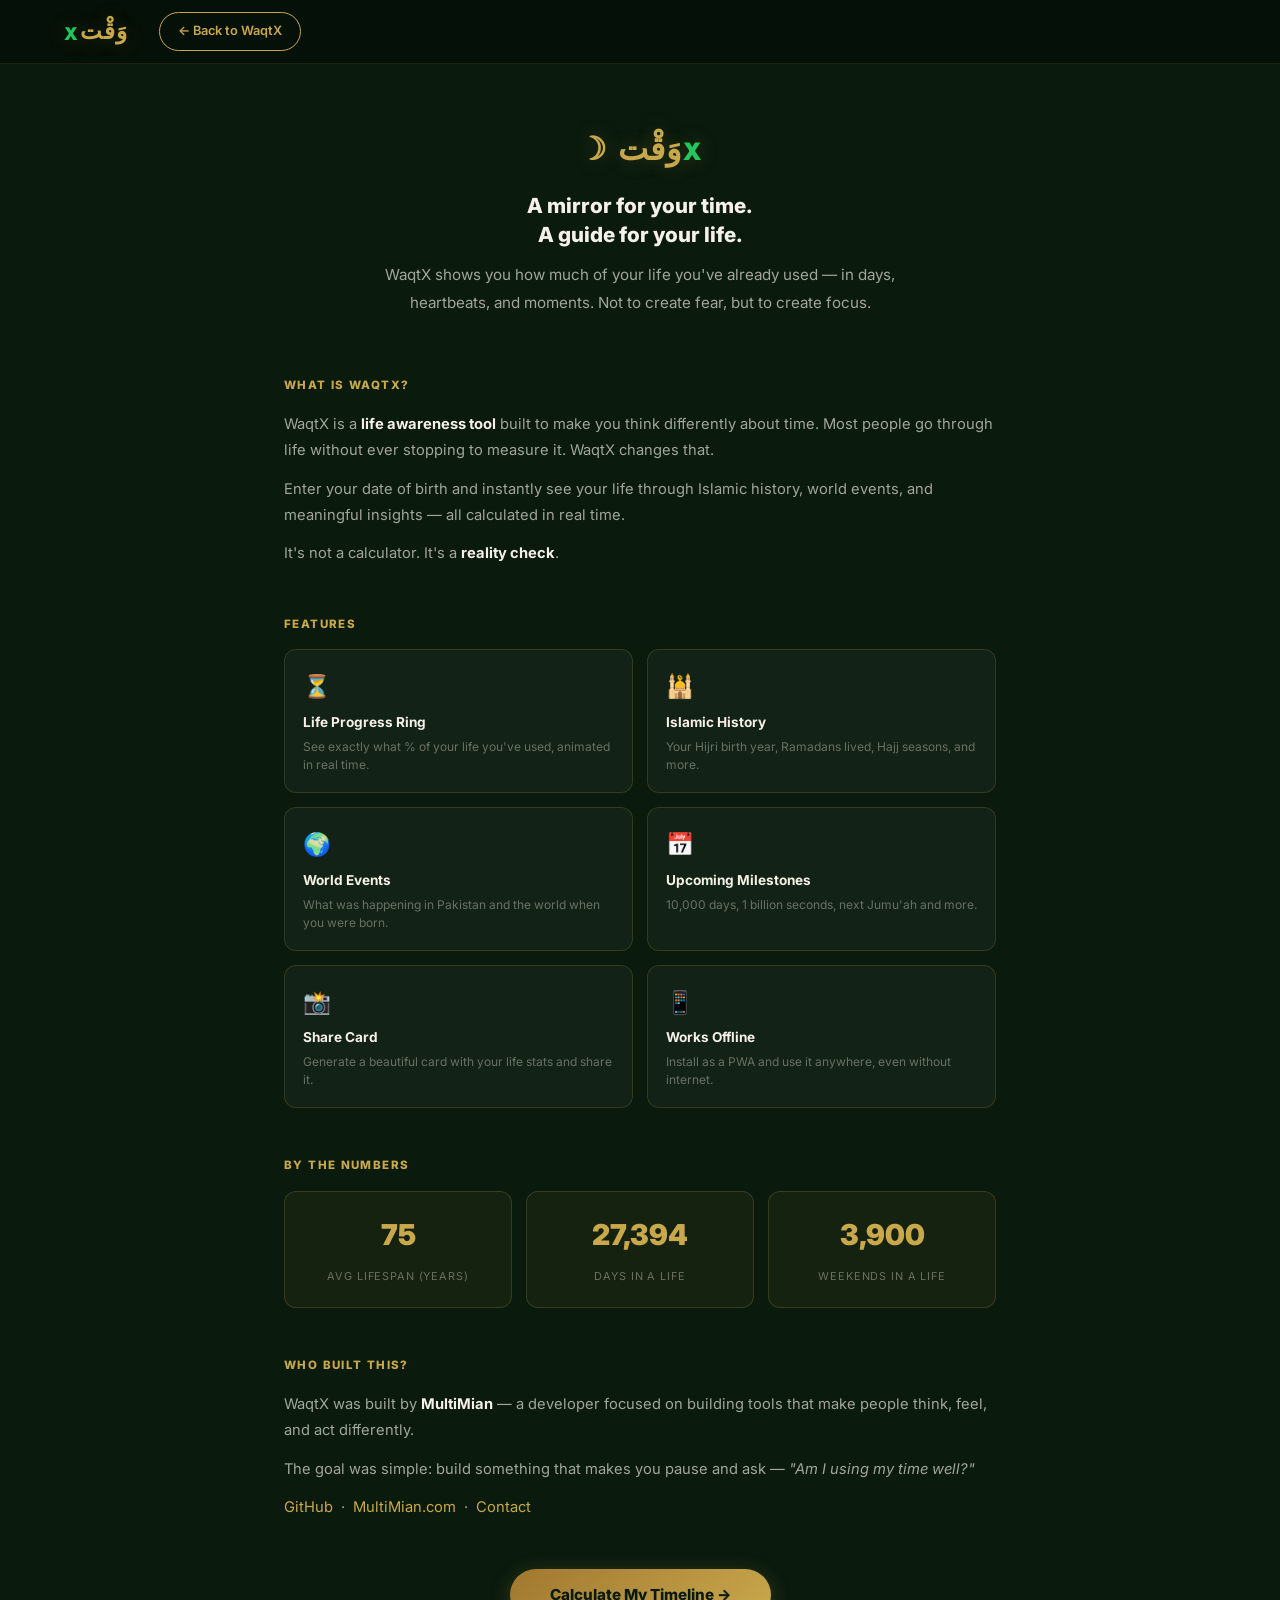
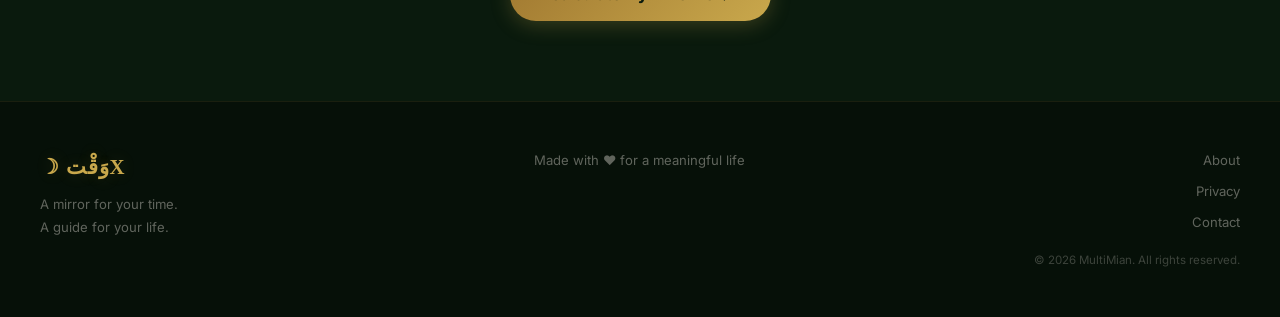
==== commit bac04760: "design: new favicon, spiritual logo text, Amiri font branding Favicon (favicon.svg + favicon-32.svg)" ====
--- a/about.html
+++ b/about.html
@@ -4,12 +4,117 @@
   <meta charset="UTF-8"/>
   <meta name="viewport" content="width=device-width,initial-scale=1.0"/>
   <title>About — WaqtX</title>
-  <meta name="description" content="About WaqtX — a life awareness tool built around Islamic reflection."/>
+  <meta name="description" content="WaqtX is a life awareness tool that shows your timeline through Islamic history and world events."/>
   <meta name="theme-color" content="#0d1a0f"/>
   <link rel="icon" type="image/svg+xml" href="favicon.svg"/>
+  <link rel="preconnect" href="https://fonts.googleapis.com"/>
+  <link rel="preconnect" href="https://fonts.gstatic.com" crossorigin/>
+  <link href="https://fonts.googleapis.com/css2?family=Inter:wght@300;400;500;600;700;800;900&display=swap" rel="stylesheet"/>
   <link rel="stylesheet" href="style.css"/>
+  <style>
+    .about-page { max-width: 760px; margin: 0 auto; padding: calc(var(--nav-h) + 60px) 24px 80px; }
+    .about-hero { text-align: center; margin-bottom: 60px; }
+    .about-logo { font-family: 'Amiri', serif; font-size: 2rem; font-weight: 700; color: var(--gold); margin-bottom: 16px; letter-spacing: 0.04em; text-shadow: 0 0 20px rgba(201,168,76,0.25); }
+    .about-logo span { font-family: 'Inter', sans-serif; font-size: 1.5rem; font-weight: 900; color: var(--green2); }
+    .about-tagline { font-size: 1.3rem; font-weight: 800; color: var(--text); margin-bottom: 12px; line-height: 1.4; }
+    .about-sub { font-size: 0.95rem; color: var(--text2); line-height: 1.8; max-width: 520px; margin: 0 auto; }
+    .about-section { margin-bottom: 48px; }
+    .about-section h2 { font-size: 0.72rem; font-weight: 800; color: var(--gold); margin-bottom: 16px; text-transform: uppercase; letter-spacing: 0.12em; }
+    .about-section p { font-size: 0.92rem; color: var(--text2); line-height: 1.8; margin-bottom: 12px; }
+    .about-section strong { color: var(--text); }
+    .about-features { display: grid; grid-template-columns: repeat(2,1fr); gap: 14px; margin-top: 16px; }
+    .af-item { background: var(--card-bg); border: 1px solid var(--card-border); border-radius: var(--radius); padding: 18px; transition: border-color var(--transition); }
+    .af-item:hover { border-color: var(--card-hover); }
+    .af-icon { font-size: 1.4rem; margin-bottom: 8px; }
+    .af-title { font-size: 0.85rem; font-weight: 700; color: var(--text); margin-bottom: 4px; }
+    .af-desc { font-size: 0.75rem; color: var(--text3); line-height: 1.5; }
+    .about-stats { display: grid; grid-template-columns: repeat(3,1fr); gap: 14px; margin-top: 16px; }
+    .as-item { text-align: center; background: rgba(201,168,76,0.06); border: 1px solid rgba(201,168,76,0.2); border-radius: var(--radius); padding: 20px; }
+    .as-val { font-size: 1.8rem; font-weight: 900; color: var(--gold); display: block; margin-bottom: 4px; }
+    .as-lbl { font-size: 0.68rem; color: var(--text3); text-transform: uppercase; letter-spacing: 0.08em; }
+    .about-cta { text-align: center; margin-top: 48px; }
+    .about-cta a { display: inline-block; padding: 14px 40px; background: linear-gradient(135deg, var(--gold3), var(--gold)); color: #0a1a0d; border-radius: 999px; font-weight: 800; font-size: 0.95rem; transition: all 0.3s; box-shadow: 0 4px 20px rgba(201,168,76,0.25); }
+    .about-cta a:hover { opacity: 0.9; transform: translateY(-2px); box-shadow: 0 8px 28px rgba(201,168,76,0.4); }
+    @media(max-width:640px) { .about-features,.about-stats { grid-template-columns: 1fr; } }
+  </style>
 </head>
 <body>
-  <!-- rebuild starts here -->
+  <nav class="navbar">
+    <div class="nav-inner">
+      <a href="index.html" class="nav-logo">
+        <span class="nav-logo-text">وَقْت<span class="nav-logo-x">X</span></span>
+      </a>
+      <div class="nav-actions">
+        <a href="index.html" class="btn-share-nav" style="text-decoration:none">← Back to WaqtX</a>
+      </div>
+    </div>
+  </nav>
+
+  <div class="about-page">
+    <div class="about-hero">
+      <div class="about-logo">☽ وَقْت<span>X</span></div>
+      <div class="about-tagline">A mirror for your time.<br>A guide for your life.</div>
+      <p class="about-sub">WaqtX shows you how much of your life you've already used — in days, heartbeats, and moments. Not to create fear, but to create focus.</p>
+    </div>
+
+    <div class="about-section">
+      <h2>What is WaqtX?</h2>
+      <p>WaqtX is a <strong>life awareness tool</strong> built to make you think differently about time. Most people go through life without ever stopping to measure it. WaqtX changes that.</p>
+      <p>Enter your date of birth and instantly see your life through Islamic history, world events, and meaningful insights — all calculated in real time.</p>
+      <p>It's not a calculator. It's a <strong>reality check</strong>.</p>
+    </div>
+
+    <div class="about-section">
+      <h2>Features</h2>
+      <div class="about-features">
+        <div class="af-item"><div class="af-icon">⏳</div><div class="af-title">Life Progress Ring</div><div class="af-desc">See exactly what % of your life you've used, animated in real time.</div></div>
+        <div class="af-item"><div class="af-icon">🕌</div><div class="af-title">Islamic History</div><div class="af-desc">Your Hijri birth year, Ramadans lived, Hajj seasons, and more.</div></div>
+        <div class="af-item"><div class="af-icon">🌍</div><div class="af-title">World Events</div><div class="af-desc">What was happening in Pakistan and the world when you were born.</div></div>
+        <div class="af-item"><div class="af-icon">📅</div><div class="af-title">Upcoming Milestones</div><div class="af-desc">10,000 days, 1 billion seconds, next Jumu'ah and more.</div></div>
+        <div class="af-item"><div class="af-icon">📸</div><div class="af-title">Share Card</div><div class="af-desc">Generate a beautiful card with your life stats and share it.</div></div>
+        <div class="af-item"><div class="af-icon">📱</div><div class="af-title">Works Offline</div><div class="af-desc">Install as a PWA and use it anywhere, even without internet.</div></div>
+      </div>
+    </div>
+
+    <div class="about-section">
+      <h2>By the numbers</h2>
+      <div class="about-stats">
+        <div class="as-item"><span class="as-val">75</span><span class="as-lbl">Avg lifespan (years)</span></div>
+        <div class="as-item"><span class="as-val">27,394</span><span class="as-lbl">Days in a life</span></div>
+        <div class="as-item"><span class="as-val">3,900</span><span class="as-lbl">Weekends in a life</span></div>
+      </div>
+    </div>
+
+    <div class="about-section">
+      <h2>Who built this?</h2>
+      <p>WaqtX was built by <strong>MultiMian</strong> — a developer focused on building tools that make people think, feel, and act differently.</p>
+      <p>The goal was simple: build something that makes you pause and ask — <em>"Am I using my time well?"</em></p>
+      <p>
+        <a href="https://github.com/Mianhassam96" target="_blank" rel="noopener" style="color:var(--gold)">GitHub</a> &nbsp;·&nbsp;
+        <a href="https://multimian.com" target="_blank" rel="noopener" style="color:var(--gold)">MultiMian.com</a> &nbsp;·&nbsp;
+        <a href="contact.html" style="color:var(--gold)">Contact</a>
+      </p>
+    </div>
+
+    <div class="about-cta">
+      <a href="index.html">Calculate My Timeline →</a>
+    </div>
+  </div>
+
+  <footer class="site-footer">
+    <div class="footer-inner">
+      <div class="footer-brand">
+        <span class="footer-logo">☽ وَقْتX</span>
+        <p>A mirror for your time.<br>A guide for your life.</p>
+      </div>
+      <div class="footer-center">Made with ♥ for a meaningful life</div>
+      <div class="footer-links">
+        <a href="about.html">About</a>
+        <a href="privacy.html">Privacy</a>
+        <a href="contact.html">Contact</a>
+        <div class="footer-copy">© 2026 MultiMian. All rights reserved.</div>
+      </div>
+    </div>
+  </footer>
 </body>
-</html>
+</html>
--- a/style.css
+++ b/style.css
@@ -1 +1,3406 @@
-﻿/* WaqtX — styles will be rebuilt */
+
+/* ═══════════════════════════════════════════════
+   WaqtX — Complete Stylesheet
+   Theme: Dark Islamic Green + Gold
+   ═══════════════════════════════════════════════ */
+
+/* ── 1. Variables & Reset ── */
+:root {
+  --bg:        #0a1a0d;
+  --bg2:       #061008;
+  --bg3:       #0d2010;
+  --gold:      #c9a84c;
+  --gold2:     #e8c96a;
+  --gold3:     #a07830;
+  --green:     #16a34a;
+  --green2:    #22c55e;
+  --text:      #f5f0e8;
+  --text2:     rgba(245,240,232,0.65);
+  --text3:     rgba(245,240,232,0.38);
+  --card-bg:   rgba(255,255,255,0.04);
+  --card-border: rgba(201,168,76,0.18);
+  --card-hover: rgba(201,168,76,0.28);
+  --radius:    12px;
+  --radius-sm: 8px;
+  --shadow:    0 4px 24px rgba(0,0,0,0.4);
+  --shadow-gold: 0 0 24px rgba(201,168,76,0.15);
+  --font:      'Inter', system-ui, sans-serif;
+  --font-ar:   'Amiri', serif;
+  --nav-h:     64px;
+  --transition: 0.25s ease;
+}
+
+*, *::before, *::after { box-sizing: border-box; margin: 0; padding: 0; }
+
+html { scroll-behavior: smooth; }
+
+body {
+  font-family: var(--font);
+  background: var(--bg);
+  color: var(--text);
+  line-height: 1.6;
+  overflow-x: hidden;
+  -webkit-font-smoothing: antialiased;
+}
+
+a { color: inherit; text-decoration: none; }
+button { cursor: pointer; border: none; background: none; font-family: inherit; }
+input, select, textarea { font-family: inherit; }
+img { max-width: 100%; }
+
+/* ── 2. Scrollbar ── */
+::-webkit-scrollbar { width: 6px; }
+::-webkit-scrollbar-track { background: var(--bg2); }
+::-webkit-scrollbar-thumb { background: var(--gold3); border-radius: 3px; }
+
+/* ── 3. Utility ── */
+.hidden { display: none !important; }
+
+/* ── 4. Navbar ── */
+.navbar {
+  position: fixed;
+  top: 0; left: 0; right: 0;
+  z-index: 100;
+  height: var(--nav-h);
+  background: rgba(6,16,8,0.92);
+  backdrop-filter: blur(12px);
+  -webkit-backdrop-filter: blur(12px);
+  border-bottom: 1px solid rgba(201,168,76,0.12);
+}
+.nav-inner {
+  max-width: 1200px;
+  margin: 0 auto;
+  padding: 0 24px;
+  height: 100%;
+  display: flex;
+  align-items: center;
+  gap: 32px;
+}
+.nav-logo {
+  display: flex;
+  align-items: center;
+  gap: 10px;
+  flex-shrink: 0;
+  text-decoration: none;
+}
+.nav-logo-icon { display: flex; align-items: center; }
+.nav-logo-text {
+  font-family: 'Amiri', serif;
+  font-size: 1.45rem;
+  font-weight: 700;
+  color: var(--gold);
+  letter-spacing: 0.04em;
+  line-height: 1;
+  direction: rtl;
+  unicode-bidi: embed;
+  /* Subtle text shadow for depth */
+  text-shadow: 0 0 20px rgba(201,168,76,0.25);
+  transition: text-shadow var(--transition);
+}
+.nav-logo:hover .nav-logo-text {
+  text-shadow: 0 0 28px rgba(201,168,76,0.45);
+}
+.nav-logo-x {
+  font-family: 'Inter', system-ui, sans-serif;
+  font-size: 1.1rem;
+  font-weight: 900;
+  color: var(--green2);
+  letter-spacing: -0.02em;
+  direction: ltr;
+  unicode-bidi: embed;
+  margin-right: 2px;
+  vertical-align: middle;
+}
+.nav-links {
+  display: flex;
+  align-items: center;
+  gap: 4px;
+  flex: 1;
+  justify-content: center;
+}
+.nav-link {
+  padding: 6px 14px;
+  font-size: 0.875rem;
+  font-weight: 500;
+  color: var(--text2);
+  border-radius: 6px;
+  transition: color var(--transition);
+  position: relative;
+}
+.nav-link:hover { color: var(--text); }
+.nav-link.active {
+  color: var(--gold);
+  font-weight: 600;
+}
+.nav-link.active::after {
+  content: '';
+  position: absolute;
+  bottom: -2px; left: 14px; right: 14px;
+  height: 2px;
+  background: var(--gold);
+  border-radius: 1px;
+}
+.nav-actions {
+  display: flex;
+  align-items: center;
+  gap: 12px;
+  flex-shrink: 0;
+}
+.btn-share-nav {
+  display: flex;
+  align-items: center;
+  gap: 6px;
+  padding: 8px 18px;
+  border: 1px solid var(--gold);
+  border-radius: 999px;
+  color: var(--gold);
+  font-size: 0.8rem;
+  font-weight: 600;
+  transition: all var(--transition);
+  background: transparent;
+}
+.btn-share-nav:hover {
+  background: rgba(201,168,76,0.1);
+  box-shadow: 0 0 16px rgba(201,168,76,0.2);
+}
+.hamburger {
+  display: none;
+  flex-direction: column;
+  gap: 5px;
+  padding: 4px;
+  background: none;
+  border: none;
+}
+.hamburger span {
+  display: block;
+  width: 22px;
+  height: 2px;
+  background: var(--text);
+  border-radius: 1px;
+  transition: all var(--transition);
+}
+
+/* ── 5. Hero ── */
+.hero {
+  min-height: 100vh;
+  padding-top: var(--nav-h);
+  position: relative;
+  display: flex;
+  align-items: center;
+  overflow: hidden;
+}
+.hero-bg {
+  position: absolute;
+  inset: 0;
+  z-index: 0;
+}
+.hero-bg-img {
+  position: absolute;
+  inset: 0;
+  background:
+    radial-gradient(ellipse 60% 80% at 20% 60%, rgba(22,163,74,0.08) 0%, transparent 60%),
+    radial-gradient(ellipse 40% 60% at 80% 40%, rgba(201,168,76,0.06) 0%, transparent 50%),
+    linear-gradient(160deg, #061008 0%, #0a1a0d 40%, #0d2010 70%, #061008 100%);
+}
+/* Mosque silhouette via CSS */
+.hero-bg-img::after {
+  content: '';
+  position: absolute;
+  bottom: 0; left: 0; right: 0;
+  height: 45%;
+  background:
+    radial-gradient(ellipse 30% 60% at 25% 100%, rgba(201,168,76,0.04) 0%, transparent 70%),
+    linear-gradient(to top, rgba(6,16,8,0.8) 0%, transparent 100%);
+}
+.hero-bg-overlay {
+  position: absolute;
+  inset: 0;
+  background: linear-gradient(90deg, rgba(6,16,8,0.3) 0%, transparent 50%, rgba(6,16,8,0.5) 100%);
+}
+.hero-bg-mosque {
+  position: absolute;
+  bottom: 0;
+  left: 50%;
+  transform: translateX(-50%);
+  width: 100%;
+  max-width: 900px;
+  opacity: 0.7;
+  pointer-events: none;
+}
+.hero-inner {
+  position: relative;
+  z-index: 1;
+  max-width: 1200px;
+  margin: 0 auto;
+  padding: 60px 24px;
+  width: 100%;
+  display: grid;
+  grid-template-columns: 1fr 480px;
+  gap: 60px;
+  align-items: center;
+}
+/* Hero Left */
+.hero-left { display: flex; flex-direction: column; gap: 20px; }
+.hero-arabic {
+  font-family: var(--font-ar);
+  font-size: 1.3rem;
+  color: var(--gold);
+  opacity: 0.85;
+  letter-spacing: 0.05em;
+}
+.hero-arabic-trans {
+  font-size: 0.75rem;
+  color: var(--text3);
+  font-style: italic;
+  margin-top: -12px;
+}
+.hero-divider {
+  display: flex;
+  align-items: center;
+  gap: 12px;
+  max-width: 320px;
+}
+.hero-divider-line {
+  flex: 1;
+  height: 1px;
+  background: rgba(201,168,76,0.3);
+}
+.hero-divider-icon { color: var(--gold); font-size: 0.7rem; opacity: 0.7; }
+.hero-headline {
+  font-size: clamp(2.2rem, 4vw, 3.2rem);
+  font-weight: 900;
+  line-height: 1.15;
+  letter-spacing: -0.03em;
+  color: var(--text);
+}
+.hero-headline-gold {
+  color: var(--gold);
+  display: block;
+}
+.hero-sub {
+  font-size: 1rem;
+  color: var(--text2);
+  line-height: 1.7;
+  max-width: 420px;
+}
+.hero-quote {
+  border-left: 2px solid rgba(201,168,76,0.4);
+  padding-left: 16px;
+  font-size: 0.9rem;
+  color: var(--text3);
+  font-style: italic;
+  line-height: 1.7;
+  max-width: 380px;
+}
+.hero-quote cite {
+  display: block;
+  margin-top: 4px;
+  font-style: normal;
+  color: var(--gold);
+  font-size: 0.8rem;
+  opacity: 0.8;
+}
+.hero-quote-mark {
+  font-size: 1.4rem;
+  color: var(--gold);
+  opacity: 0.6;
+  font-style: normal;
+  margin-right: 2px;
+}
+
+/* ── 6. Input Card ── */
+.input-card {
+  background: rgba(10,26,13,0.85);
+  border: 1px solid rgba(201,168,76,0.25);
+  border-radius: 16px;
+  padding: 32px 28px;
+  backdrop-filter: blur(16px);
+  -webkit-backdrop-filter: blur(16px);
+  box-shadow: 0 8px 40px rgba(0,0,0,0.5), 0 0 0 1px rgba(201,168,76,0.08);
+}
+.input-card-title {
+  font-size: 1.05rem;
+  font-weight: 700;
+  color: var(--text);
+  margin-bottom: 6px;
+}
+.input-card-sub {
+  font-size: 0.82rem;
+  color: var(--text3);
+  margin-bottom: 24px;
+}
+.input-group {
+  display: flex;
+  flex-direction: column;
+  gap: 6px;
+  margin-bottom: 16px;
+}
+.input-label {
+  font-size: 0.78rem;
+  font-weight: 600;
+  color: var(--text2);
+  text-transform: uppercase;
+  letter-spacing: 0.06em;
+}
+.input-wrap {
+  position: relative;
+  display: flex;
+  align-items: center;
+}
+.input-icon {
+  position: absolute;
+  left: 12px;
+  font-size: 0.95rem;
+  pointer-events: none;
+  z-index: 1;
+}
+.dob-input {
+  width: 100%;
+  padding: 11px 12px 11px 38px;
+  background: rgba(255,255,255,0.05);
+  border: 1px solid rgba(201,168,76,0.2);
+  border-radius: var(--radius-sm);
+  color: var(--text);
+  font-size: 0.9rem;
+  transition: border-color var(--transition), box-shadow var(--transition);
+  outline: none;
+  -webkit-appearance: none;
+  appearance: none;
+}
+.dob-input:focus {
+  border-color: var(--gold);
+  box-shadow: 0 0 0 3px rgba(201,168,76,0.12);
+}
+.dob-input::-webkit-calendar-picker-indicator { filter: invert(0.7) sepia(1) saturate(2) hue-rotate(5deg); cursor: pointer; }
+.select-input { padding-right: 12px; }
+.input-row {
+  display: grid;
+  grid-template-columns: 1fr 1fr;
+  gap: 12px;
+  margin-bottom: 16px;
+}
+.input-error {
+  background: rgba(239,68,68,0.1);
+  border: 1px solid rgba(239,68,68,0.3);
+  border-radius: var(--radius-sm);
+  padding: 10px 14px;
+  font-size: 0.82rem;
+  color: #fca5a5;
+  margin-bottom: 12px;
+}
+.btn-reveal {
+  width: 100%;
+  padding: 14px;
+  background: linear-gradient(135deg, #a07830, #c9a84c, #e8c96a, #c9a84c);
+  background-size: 200% 200%;
+  border-radius: var(--radius-sm);
+  color: #0a1a0d;
+  font-size: 1rem;
+  font-weight: 800;
+  letter-spacing: 0.02em;
+  transition: all var(--transition);
+  box-shadow: 0 4px 20px rgba(201,168,76,0.3);
+  margin-bottom: 16px;
+}
+.btn-reveal:hover {
+  background-position: right center;
+  box-shadow: 0 6px 28px rgba(201,168,76,0.45);
+  transform: translateY(-1px);
+}
+.btn-reveal:active { transform: translateY(0); }
+.input-trust {
+  display: flex;
+  align-items: center;
+  justify-content: center;
+  gap: 8px;
+  font-size: 0.72rem;
+  color: var(--text3);
+  flex-wrap: wrap;
+}
+.trust-dot { opacity: 0.4; }
+
+/* ── 7. Loading Overlay ── */
+.loading-overlay {
+  position: fixed;
+  inset: 0;
+  z-index: 200;
+  background: rgba(6,16,8,0.96);
+  display: flex;
+  align-items: center;
+  justify-content: center;
+  backdrop-filter: blur(8px);
+}
+.loading-inner {
+  text-align: center;
+  display: flex;
+  flex-direction: column;
+  align-items: center;
+  gap: 20px;
+}
+.loading-crescent {
+  font-size: 3rem;
+  animation: spin 3s linear infinite;
+  display: inline-block;
+  color: var(--gold);
+}
+@keyframes spin { from { transform: rotate(0deg); } to { transform: rotate(360deg); } }
+.loading-text {
+  font-size: 1rem;
+  color: var(--text2);
+  font-weight: 500;
+  min-height: 1.5em;
+  transition: opacity 0.3s;
+}
+.loading-bar {
+  width: 200px;
+  height: 3px;
+  background: rgba(255,255,255,0.08);
+  border-radius: 2px;
+  overflow: hidden;
+}
+.loading-bar-fill {
+  height: 100%;
+  background: linear-gradient(90deg, var(--gold3), var(--gold), var(--gold2));
+  border-radius: 2px;
+  width: 0%;
+}
+@keyframes loadprogress {
+  0%   { width: 0%; }
+  30%  { width: 35%; }
+  60%  { width: 65%; }
+  90%  { width: 88%; }
+  100% { width: 100%; }
+}
+
+/* ── 8. Sections ── */
+.section { padding: 64px 0; }
+.section-inner {
+  max-width: 1200px;
+  margin: 0 auto;
+  padding: 0 24px;
+}
+.section-heading {
+  display: flex;
+  align-items: center;
+  justify-content: center;
+  gap: 12px;
+  margin-bottom: 40px;
+}
+.sh-line {
+  flex: 1;
+  max-width: 120px;
+  height: 1px;
+  background: linear-gradient(90deg, transparent, rgba(201,168,76,0.4));
+}
+.sh-line:last-of-type {
+  background: linear-gradient(90deg, rgba(201,168,76,0.4), transparent);
+}
+.sh-icon { color: var(--gold); font-size: 0.65rem; opacity: 0.8; }
+.sh-text {
+  font-size: 0.72rem;
+  font-weight: 800;
+  letter-spacing: 0.14em;
+  color: var(--gold);
+  text-transform: uppercase;
+  white-space: nowrap;
+}
+
+/* ── 9. Glance Grid ── */
+.glance-section { background: var(--bg2); }
+.glance-grid {
+  display: grid;
+  grid-template-columns: repeat(6, 1fr);
+  gap: 16px;
+}
+.glance-card {
+  background: var(--card-bg);
+  border: 1px solid var(--card-border);
+  border-radius: var(--radius);
+  padding: 20px 16px;
+  text-align: center;
+  transition: border-color var(--transition), transform var(--transition), box-shadow var(--transition);
+}
+.glance-card:hover {
+  border-color: var(--card-hover);
+  transform: translateY(-3px);
+  box-shadow: var(--shadow-gold);
+}
+.glance-icon { font-size: 1.4rem; margin-bottom: 8px; }
+.glance-label {
+  font-size: 0.7rem;
+  font-weight: 600;
+  color: var(--text3);
+  text-transform: uppercase;
+  letter-spacing: 0.08em;
+  margin-bottom: 6px;
+}
+.glance-value {
+  font-size: 1.6rem;
+  font-weight: 900;
+  color: var(--text);
+  letter-spacing: -0.02em;
+  line-height: 1;
+  margin-bottom: 2px;
+}
+.glance-unit {
+  font-size: 0.72rem;
+  font-weight: 600;
+  color: var(--gold);
+  text-transform: uppercase;
+  letter-spacing: 0.06em;
+  margin-bottom: 8px;
+}
+.glance-desc {
+  font-size: 0.7rem;
+  color: var(--text3);
+  line-height: 1.5;
+}
+
+/* ── 10. Islamic History Grid ── */
+.islamic-section { background: var(--bg); }
+.islamic-grid {
+  display: grid;
+  grid-template-columns: repeat(6, 1fr);
+  gap: 16px;
+}
+.islamic-card {
+  background: var(--card-bg);
+  border: 1px solid var(--card-border);
+  border-radius: var(--radius);
+  padding: 22px 16px;
+  text-align: center;
+  transition: border-color var(--transition), transform var(--transition), box-shadow var(--transition);
+}
+.islamic-card:hover {
+  border-color: var(--card-hover);
+  transform: translateY(-3px);
+  box-shadow: var(--shadow-gold);
+}
+.ic-icon { font-size: 1.6rem; margin-bottom: 10px; }
+.ic-sub {
+  font-size: 0.68rem;
+  color: var(--text3);
+  text-transform: uppercase;
+  letter-spacing: 0.08em;
+  margin-bottom: 6px;
+}
+.ic-value {
+  font-size: 1.4rem;
+  font-weight: 900;
+  color: var(--text);
+  letter-spacing: -0.02em;
+  line-height: 1.1;
+  margin-bottom: 6px;
+}
+.ic-label {
+  font-size: 0.72rem;
+  color: var(--gold);
+  line-height: 1.5;
+}
+.ic-note {
+  font-size: 0.62rem;
+  color: var(--text3);
+  opacity: 0.6;
+  margin-top: 4px;
+  font-style: italic;
+}
+
+/* ── 11. World Section ── */
+.world-section { background: var(--bg2); }
+.world-grid {
+  display: grid;
+  grid-template-columns: 1fr 1fr 1fr;
+  gap: 20px;
+}
+.world-card {
+  background: var(--card-bg);
+  border: 1px solid var(--card-border);
+  border-radius: var(--radius);
+  padding: 24px;
+  transition: border-color var(--transition), box-shadow var(--transition);
+}
+.world-card:hover {
+  border-color: var(--card-hover);
+  box-shadow: var(--shadow-gold);
+}
+.world-flag { font-size: 2rem; margin-bottom: 8px; }
+.world-globe-icon { font-size: 2rem; margin-bottom: 8px; }
+.world-country {
+  font-size: 1rem;
+  font-weight: 700;
+  color: var(--text);
+  margin-bottom: 16px;
+}
+.world-facts { display: flex; flex-direction: column; gap: 10px; }
+.wf-row {
+  display: flex;
+  justify-content: space-between;
+  align-items: flex-start;
+  gap: 8px;
+  padding-bottom: 10px;
+  border-bottom: 1px solid rgba(255,255,255,0.05);
+}
+.wf-row:last-child { border-bottom: none; padding-bottom: 0; }
+.wf-key {
+  font-size: 0.75rem;
+  color: var(--text3);
+  font-weight: 500;
+  flex-shrink: 0;
+}
+.wf-val {
+  font-size: 0.78rem;
+  color: var(--text);
+  font-weight: 600;
+  text-align: right;
+}
+.world-moment { display: flex; flex-direction: column; justify-content: center; }
+.world-moment-icon { font-size: 1.8rem; margin-bottom: 12px; }
+.world-moment-title {
+  font-size: 1rem;
+  font-weight: 700;
+  color: var(--gold);
+  margin-bottom: 10px;
+}
+.world-moment-text {
+  font-size: 0.88rem;
+  color: var(--text2);
+  line-height: 1.7;
+  font-style: italic;
+}
+
+/* ── 12. Journey + Reflection ── */
+.jr-section { background: var(--bg); }
+.jr-grid {
+  display: grid;
+  grid-template-columns: 1fr 1fr;
+  gap: 24px;
+}
+.journey-card, .reflection-card {
+  background: var(--card-bg);
+  border: 1px solid var(--card-border);
+  border-radius: var(--radius);
+  padding: 32px;
+  transition: border-color var(--transition);
+}
+.journey-card:hover, .reflection-card:hover { border-color: var(--card-hover); }
+.journey-title, .reflection-title {
+  font-size: 0.7rem;
+  font-weight: 800;
+  letter-spacing: 0.14em;
+  color: var(--gold);
+  text-transform: uppercase;
+  margin-bottom: 24px;
+}
+.journey-ring-wrap {
+  position: relative;
+  width: 140px;
+  height: 140px;
+  margin: 0 auto 20px;
+}
+.journey-ring {
+  width: 100%;
+  height: 100%;
+  transform: rotate(-90deg);
+}
+.ring-bg {
+  fill: none;
+  stroke: rgba(255,255,255,0.06);
+  stroke-width: 10;
+}
+.ring-fill {
+  fill: none;
+  stroke: var(--gold);
+  stroke-width: 10;
+  stroke-linecap: round;
+  transition: stroke-dashoffset 1.5s cubic-bezier(0.4,0,0.2,1);
+}
+.journey-pct {
+  position: absolute;
+  inset: 0;
+  display: flex;
+  align-items: center;
+  justify-content: center;
+  font-size: 1.8rem;
+  font-weight: 900;
+  color: var(--text);
+  letter-spacing: -0.03em;
+}
+.journey-text {
+  font-size: 0.88rem;
+  color: var(--text2);
+  text-align: center;
+  line-height: 1.6;
+  margin-bottom: 10px;
+}
+.journey-text strong { color: var(--gold); }
+.journey-cta {
+  text-align: center;
+  font-size: 0.82rem;
+  color: var(--green2);
+  font-weight: 600;
+  margin-bottom: 8px;
+}
+.journey-note {
+  text-align: center;
+  font-size: 0.7rem;
+  color: var(--text3);
+}
+.reflection-quote-mark {
+  font-size: 4rem;
+  color: var(--gold);
+  opacity: 0.3;
+  line-height: 0.8;
+  display: block;
+  margin-bottom: 8px;
+  font-family: Georgia, serif;
+}
+.reflection-headline {
+  font-size: 1.5rem;
+  font-weight: 800;
+  color: var(--text);
+  margin-bottom: 12px;
+}
+.reflection-body {
+  font-size: 0.9rem;
+  color: var(--text2);
+  line-height: 1.7;
+  margin-bottom: 20px;
+}
+.reflection-ayah {
+  font-size: 0.85rem;
+  color: var(--text2);
+  font-style: italic;
+  line-height: 1.7;
+  border-left: 2px solid rgba(201,168,76,0.4);
+  padding-left: 14px;
+  margin-bottom: 20px;
+}
+.reflection-ref {
+  color: var(--gold);
+  font-style: normal;
+  font-size: 0.78rem;
+}
+.reflection-lamp {
+  font-size: 2rem;
+  opacity: 0.6;
+}
+
+/* ── 13. Milestones + Share ── */
+.ms-section { background: var(--bg2); }
+.ms-grid {
+  display: grid;
+  grid-template-columns: 1fr 1fr 280px;
+  gap: 20px;
+  align-items: start;
+}
+.milestones-card, .share-card {
+  background: var(--card-bg);
+  border: 1px solid var(--card-border);
+  border-radius: var(--radius);
+  padding: 28px;
+  transition: border-color var(--transition);
+}
+.milestones-card:hover, .share-card:hover { border-color: var(--card-hover); }
+.ms-title, .share-title {
+  font-size: 0.7rem;
+  font-weight: 800;
+  letter-spacing: 0.14em;
+  color: var(--gold);
+  text-transform: uppercase;
+  margin-bottom: 20px;
+}
+.ms-list { display: flex; flex-direction: column; gap: 0; }
+.ms-row {
+  display: flex;
+  align-items: center;
+  gap: 12px;
+  padding: 12px 0;
+  border-bottom: 1px solid rgba(255,255,255,0.05);
+}
+.ms-row:last-child { border-bottom: none; }
+.ms-icon { font-size: 1rem; flex-shrink: 0; width: 20px; text-align: center; }
+.ms-label {
+  flex: 1;
+  font-size: 0.82rem;
+  color: var(--text2);
+  font-weight: 500;
+}
+.ms-val {
+  font-size: 0.82rem;
+  color: var(--text);
+  font-weight: 700;
+  text-align: right;
+}
+.share-sub {
+  font-size: 0.82rem;
+  color: var(--text3);
+  line-height: 1.6;
+  margin-bottom: 20px;
+}
+.share-btns { display: flex; gap: 10px; flex-wrap: wrap; }
+.btn-download, .btn-copy {
+  padding: 10px 18px;
+  border-radius: var(--radius-sm);
+  font-size: 0.82rem;
+  font-weight: 600;
+  transition: all var(--transition);
+}
+.btn-download {
+  background: rgba(201,168,76,0.12);
+  border: 1px solid rgba(201,168,76,0.3);
+  color: var(--gold);
+}
+.btn-download:hover {
+  background: rgba(201,168,76,0.2);
+  box-shadow: 0 0 16px rgba(201,168,76,0.2);
+}
+.btn-copy {
+  background: rgba(255,255,255,0.05);
+  border: 1px solid rgba(255,255,255,0.12);
+  color: var(--text2);
+}
+.btn-copy:hover {
+  background: rgba(255,255,255,0.08);
+  color: var(--text);
+}
+/* Share Preview Card */
+.share-preview {
+  background: linear-gradient(145deg, #0d2010, #061008);
+  border: 1px solid rgba(201,168,76,0.3);
+  border-radius: var(--radius);
+  padding: 24px 20px;
+  text-align: center;
+  box-shadow: 0 4px 24px rgba(0,0,0,0.4);
+}
+.sp-logo {
+  font-family: 'Amiri', serif;
+  font-size: 0.95rem;
+  font-weight: 700;
+  color: var(--gold);
+  letter-spacing: 0.06em;
+  margin-bottom: 12px;
+}
+.sp-text {
+  font-size: 0.75rem;
+  color: var(--text3);
+  margin-bottom: 4px;
+}
+.sp-days {
+  font-size: 2.2rem;
+  font-weight: 900;
+  color: var(--text);
+  letter-spacing: -0.03em;
+  line-height: 1;
+  margin-bottom: 2px;
+}
+.sp-unit {
+  font-size: 0.72rem;
+  color: var(--gold);
+  font-weight: 600;
+  text-transform: uppercase;
+  letter-spacing: 0.08em;
+  margin-bottom: 10px;
+}
+.sp-hijri {
+  font-size: 0.78rem;
+  color: var(--text2);
+  margin-bottom: 8px;
+}
+.sp-tagline {
+  font-size: 0.72rem;
+  color: var(--text3);
+  font-style: italic;
+}
+
+/* ── 14. Footer Ayah ── */
+.footer-ayah {
+  background: var(--bg);
+  border-top: 1px solid rgba(201,168,76,0.1);
+  border-bottom: 1px solid rgba(201,168,76,0.1);
+  padding: 28px 24px;
+  text-align: center;
+  font-size: 0.88rem;
+  color: var(--text3);
+  font-style: italic;
+  line-height: 1.8;
+  max-width: 100%;
+}
+.faq-mark {
+  font-size: 1.4rem;
+  color: var(--gold);
+  opacity: 0.5;
+  font-style: normal;
+  margin: 0 4px;
+  font-family: Georgia, serif;
+}
+.faq-ref {
+  color: var(--gold);
+  font-style: normal;
+  font-size: 0.8rem;
+  opacity: 0.8;
+  margin-left: 4px;
+}
+
+/* ── 15. Start Again ── */
+.start-again-wrap {
+  background: var(--bg);
+  padding: 32px 24px;
+  text-align: center;
+}
+.btn-start-again {
+  padding: 12px 32px;
+  border: 1px solid rgba(255,255,255,0.15);
+  border-radius: 999px;
+  color: var(--text2);
+  font-size: 0.88rem;
+  font-weight: 600;
+  transition: all var(--transition);
+}
+.btn-start-again:hover {
+  border-color: rgba(201,168,76,0.4);
+  color: var(--gold);
+  background: rgba(201,168,76,0.06);
+}
+
+/* ── 16. Share Modal ── */
+.share-modal {
+  position: fixed;
+  inset: 0;
+  z-index: 300;
+  background: rgba(0,0,0,0.8);
+  display: flex;
+  align-items: center;
+  justify-content: center;
+  backdrop-filter: blur(8px);
+  padding: 24px;
+}
+.share-modal-inner {
+  background: #0d2010;
+  border: 1px solid rgba(201,168,76,0.3);
+  border-radius: 16px;
+  padding: 32px;
+  max-width: 380px;
+  width: 100%;
+  position: relative;
+  box-shadow: 0 20px 60px rgba(0,0,0,0.6);
+}
+.modal-close {
+  position: absolute;
+  top: 16px; right: 16px;
+  width: 32px; height: 32px;
+  border-radius: 50%;
+  background: rgba(255,255,255,0.06);
+  color: var(--text2);
+  font-size: 0.85rem;
+  display: flex;
+  align-items: center;
+  justify-content: center;
+  transition: all var(--transition);
+}
+.modal-close:hover { background: rgba(255,255,255,0.12); color: var(--text); }
+.share-card-dl {
+  background: linear-gradient(145deg, #061008, #0a1a0d);
+  border: 1px solid rgba(201,168,76,0.2);
+  border-radius: var(--radius);
+  padding: 28px 24px;
+  text-align: center;
+  margin-bottom: 20px;
+}
+.scdl-logo {
+  font-family: 'Amiri', serif;
+  font-size: 1rem;
+  font-weight: 700;
+  color: var(--gold);
+  letter-spacing: 0.06em;
+  margin-bottom: 16px;
+}
+.scdl-pct {
+  font-size: 3rem;
+  font-weight: 900;
+  color: var(--text);
+  letter-spacing: -0.04em;
+  line-height: 1;
+  margin-bottom: 4px;
+}
+.scdl-label {
+  font-size: 0.82rem;
+  color: var(--text3);
+  margin-bottom: 12px;
+}
+.scdl-days {
+  font-size: 1.1rem;
+  font-weight: 700;
+  color: var(--text);
+  margin-bottom: 4px;
+}
+.scdl-hijri {
+  font-size: 0.82rem;
+  color: var(--gold);
+  margin-bottom: 16px;
+}
+.scdl-quote {
+  font-size: 0.78rem;
+  color: var(--text3);
+  font-style: italic;
+  line-height: 1.7;
+  margin-bottom: 12px;
+}
+.scdl-footer {
+  font-size: 0.68rem;
+  color: var(--text3);
+  opacity: 0.6;
+}
+.btn-dl-card {
+  width: 100%;
+  padding: 12px;
+  background: linear-gradient(135deg, var(--gold3), var(--gold));
+  border-radius: var(--radius-sm);
+  color: #0a1a0d;
+  font-size: 0.9rem;
+  font-weight: 700;
+  transition: all var(--transition);
+}
+.btn-dl-card:hover {
+  opacity: 0.9;
+  transform: translateY(-1px);
+  box-shadow: 0 4px 16px rgba(201,168,76,0.3);
+}
+
+/* ── 17. Site Footer ── */
+.site-footer {
+  background: var(--bg2);
+  border-top: 1px solid rgba(201,168,76,0.1);
+  padding: 48px 24px;
+}
+.footer-inner {
+  max-width: 1200px;
+  margin: 0 auto;
+  display: grid;
+  grid-template-columns: 1fr 1fr 1fr;
+  gap: 32px;
+  align-items: start;
+}
+.footer-logo {
+  font-family: 'Amiri', serif;
+  font-size: 1.3rem;
+  font-weight: 700;
+  color: var(--gold);
+  display: block;
+  margin-bottom: 10px;
+  letter-spacing: 0.04em;
+  text-shadow: 0 0 16px rgba(201,168,76,0.2);
+}
+.footer-brand p {
+  font-size: 0.82rem;
+  color: var(--text3);
+  line-height: 1.7;
+}
+.footer-center {
+  text-align: center;
+  font-size: 0.82rem;
+  color: var(--text3);
+}
+.footer-socials {
+  display: flex;
+  justify-content: center;
+  gap: 16px;
+  margin-top: 14px;
+}
+.footer-socials a {
+  width: 36px; height: 36px;
+  border-radius: 50%;
+  background: rgba(255,255,255,0.05);
+  border: 1px solid rgba(255,255,255,0.1);
+  display: flex;
+  align-items: center;
+  justify-content: center;
+  color: var(--text2);
+  transition: all var(--transition);
+}
+.footer-socials a svg { width: 16px; height: 16px; flex-shrink: 0; }
+.footer-socials a:hover {
+  border-color: rgba(201,168,76,0.4);
+  color: var(--gold);
+  background: rgba(201,168,76,0.08);
+}
+.footer-links {
+  display: flex;
+  flex-direction: column;
+  align-items: flex-end;
+  gap: 10px;
+}
+.footer-links a {
+  font-size: 0.82rem;
+  color: var(--text3);
+  transition: color var(--transition);
+}
+.footer-links a:hover { color: var(--gold); }
+.footer-copy {
+  font-size: 0.72rem;
+  color: var(--text3);
+  opacity: 0.6;
+  margin-top: 8px;
+}
+
+/* ── 18. PWA Prompt ── */
+.pwa-prompt {
+  position: fixed;
+  bottom: 20px; left: 50%;
+  transform: translateX(-50%);
+  z-index: 150;
+  background: #0d2010;
+  border: 1px solid rgba(201,168,76,0.3);
+  border-radius: 14px;
+  padding: 14px 18px;
+  display: flex;
+  align-items: center;
+  gap: 14px;
+  box-shadow: 0 8px 32px rgba(0,0,0,0.5);
+  max-width: 380px;
+  width: calc(100% - 40px);
+}
+.pwa-icon { font-size: 1.4rem; color: var(--gold); flex-shrink: 0; }
+.pwa-text { flex: 1; }
+.pwa-title { font-size: 0.88rem; font-weight: 700; color: var(--text); }
+.pwa-sub { font-size: 0.72rem; color: var(--text3); }
+.pwa-install {
+  padding: 8px 16px;
+  background: var(--gold);
+  border-radius: 8px;
+  color: #0a1a0d;
+  font-size: 0.78rem;
+  font-weight: 700;
+  flex-shrink: 0;
+  transition: opacity var(--transition);
+}
+.pwa-install:hover { opacity: 0.85; }
+.pwa-dismiss {
+  color: var(--text3);
+  font-size: 0.85rem;
+  padding: 4px;
+  flex-shrink: 0;
+  transition: color var(--transition);
+}
+.pwa-dismiss:hover { color: var(--text); }
+
+/* ── 19. Responsive ── */
+@media (max-width: 1100px) {
+  .glance-grid { grid-template-columns: repeat(3, 1fr); }
+  .islamic-grid { grid-template-columns: repeat(3, 1fr); }
+  .ms-grid { grid-template-columns: 1fr 1fr; }
+  .share-preview { grid-column: 1 / -1; max-width: 320px; margin: 0 auto; }
+  .truth-grid { grid-template-columns: repeat(3, 1fr); }
+  .tracker-grid { grid-template-columns: 1fr 1fr; }
+  .tracker-report { grid-column: 1 / -1; }
+}
+
+@media (max-width: 900px) {
+  .hero-inner { grid-template-columns: 1fr; gap: 32px; }
+  .hero-left { text-align: center; align-items: center; }
+  .hero-quote { text-align: left; }
+  .hero-right { max-width: 480px; margin: 0 auto; width: 100%; }
+  .world-grid { grid-template-columns: 1fr; }
+  .jr-grid { grid-template-columns: 1fr; }
+  .footer-inner { grid-template-columns: 1fr; text-align: center; }
+  .footer-links { align-items: center; }
+  .ms-grid { grid-template-columns: 1fr; }
+  .share-preview { max-width: 100%; grid-column: auto; }
+}
+
+@media (max-width: 768px) {
+  :root { --nav-h: 56px; }
+
+  /* Nav */
+  .nav-links {
+    display: none;
+    position: fixed;
+    top: var(--nav-h); left: 0; right: 0;
+    background: rgba(6,16,8,0.98);
+    flex-direction: column;
+    padding: 16px 20px;
+    border-bottom: 1px solid rgba(201,168,76,0.15);
+    gap: 2px;
+    z-index: 99;
+  }
+  .nav-links.open { display: flex; }
+  .nav-link { padding: 12px 16px; border-radius: 8px; font-size: 0.95rem; }
+  .hamburger { display: flex; }
+  .btn-share-nav svg { display: none; }
+  .btn-share-nav { padding: 7px 14px; font-size: 0.75rem; }
+
+  /* Logo responsive */
+  .nav-logo-text { font-size: 1.25rem; }
+  .nav-logo-x { font-size: 0.95rem; }
+
+  /* Hero */
+  .hero-inner { padding: 32px 16px; }
+  .hero-headline { font-size: clamp(1.8rem, 7vw, 2.4rem); }
+  .hero-arabic { font-size: 1.1rem; }
+  .hero-sub { font-size: 0.92rem; }
+  .hero-quote { font-size: 0.82rem; }
+  .hero-divider { max-width: 100%; }
+
+  /* Input card */
+  .input-card { padding: 24px 18px; }
+  .input-row { grid-template-columns: 1fr; gap: 0; }
+  .input-card-title { font-size: 0.95rem; }
+
+  /* Sections */
+  .section { padding: 40px 0; }
+  .section-inner { padding: 0 16px; }
+  .section-heading { gap: 8px; margin-bottom: 28px; }
+  .sh-text { font-size: 0.62rem; letter-spacing: 0.1em; }
+  .sh-line { max-width: 60px; }
+
+  /* Grids */
+  .glance-grid { grid-template-columns: repeat(2, 1fr); gap: 10px; }
+  .islamic-grid { grid-template-columns: repeat(2, 1fr); gap: 10px; }
+  .truth-grid { grid-template-columns: repeat(2, 1fr); gap: 10px; }
+  .tracker-grid { grid-template-columns: 1fr; }
+  .tracker-report { grid-column: auto; }
+
+  /* Cards */
+  .glance-card { padding: 16px 12px; }
+  .glance-value { font-size: 1.3rem; }
+  .glance-icon { font-size: 1.2rem; }
+  .islamic-card { padding: 18px 12px; }
+  .ic-value { font-size: 1.2rem; }
+  .journey-card, .reflection-card { padding: 24px 20px; }
+  .milestones-card, .share-card { padding: 22px 18px; }
+  .tracker-card { padding: 20px 16px; }
+  .story-card { padding: 24px 16px; }
+  .insight-card { padding: 24px 18px; }
+  .truth-card { padding: 18px 14px; }
+
+  /* Journey steps */
+  .journey-steps { padding: 16px 16px 0; }
+  .js-label { display: none; }
+  .journey-step-line { margin: 0 6px; margin-bottom: 0; }
+  .js-num { width: 28px; height: 28px; font-size: 0.72rem; }
+
+  /* Continue button */
+  .btn-continue { padding: 13px 28px; font-size: 0.88rem; }
+  .step-continue { padding: 28px 16px; }
+
+  /* Story */
+  .story-footer { flex-direction: column; align-items: stretch; }
+  .btn-story-share { text-align: center; }
+
+  /* Footer */
+  .site-footer { padding: 36px 16px; }
+  .footer-inner { gap: 24px; }
+
+  /* Share modal */
+  .share-modal { padding: 16px; }
+  .share-modal-inner { padding: 24px 18px; }
+
+  /* Celebration */
+  .celebration { min-width: 240px; padding: 16px 20px; top: 70px; }
+
+  /* Results name */
+  .results-name-bar { font-size: 1.05rem; padding: 12px 16px 4px; }
+}
+
+@media (max-width: 480px) {
+  /* Hero */
+  .hero-inner { padding: 24px 14px; gap: 24px; }
+  .hero-headline { font-size: 1.75rem; }
+  .hero-arabic { font-size: 1rem; }
+  .hero-quote { display: none; } /* hide on very small screens to reduce clutter */
+
+  /* Input */
+  .input-card { padding: 20px 14px; }
+  .btn-reveal { font-size: 0.92rem; padding: 13px; }
+
+  /* Grids — single column on very small */
+  .glance-grid { grid-template-columns: repeat(2, 1fr); gap: 8px; }
+  .islamic-grid { grid-template-columns: repeat(2, 1fr); gap: 8px; }
+  .truth-grid { grid-template-columns: 1fr 1fr; gap: 8px; }
+  .world-grid { grid-template-columns: 1fr; }
+
+  /* Cards */
+  .glance-card { padding: 14px 10px; }
+  .glance-value { font-size: 1.2rem; }
+  .glance-label { font-size: 0.62rem; }
+  .glance-desc { font-size: 0.62rem; }
+  .ic-value { font-size: 1.1rem; }
+  .ic-sub { font-size: 0.6rem; }
+  .ic-label { font-size: 0.65rem; }
+  .truth-card-value { font-size: 1.2rem; }
+  .truth-card-icon { font-size: 1.4rem; }
+
+  /* Journey ring */
+  .journey-ring-wrap { width: 120px; height: 120px; }
+  .journey-pct { font-size: 1.5rem; }
+
+  /* Reflection */
+  .reflection-headline { font-size: 1.2rem; }
+  .reflection-quote-mark { font-size: 3rem; }
+
+  /* Insight */
+  .insight-headline { font-size: 1.1rem; }
+  .insight-icon { font-size: 2rem; }
+  .insight-body { font-size: 0.85rem; }
+
+  /* Story */
+  .story-bismillah { font-size: 1.1rem; }
+  .story-line { font-size: 0.85rem; padding-left: 14px; }
+
+  /* Milestones */
+  .ms-row { gap: 8px; }
+  .ms-label { font-size: 0.75rem; }
+  .ms-val { font-size: 0.75rem; }
+
+  /* Share buttons */
+  .share-btns { flex-direction: column; }
+  .btn-download, .btn-copy { width: 100%; text-align: center; }
+
+  /* Week grid dots */
+  .week-day-dot { width: 24px; height: 24px; font-size: 0.6rem; }
+  .week-day-label { font-size: 0.55rem; }
+
+  /* Section heading */
+  .sh-text { font-size: 0.58rem; letter-spacing: 0.08em; }
+  .sh-line { max-width: 40px; }
+
+  /* Footer */
+  .footer-inner { gap: 20px; }
+  .footer-logo { font-size: 1rem; }
+
+  /* Step continue */
+  .btn-continue { width: 100%; padding: 13px 20px; }
+  .step-continue-inner { width: 100%; }
+}
+
+/* ── 20. Animations — scroll-triggered only ── */
+@keyframes fadeInUp {
+  from { opacity: 0; transform: translateY(24px); }
+  to   { opacity: 1; transform: translateY(0); }
+}
+.reveal { opacity: 0; }
+.reveal.visible { animation: fadeInUp 0.5s ease forwards; }
+
+.glance-card.reveal, .islamic-card.reveal, .world-card.reveal,
+.journey-card.reveal, .reflection-card.reveal,
+.milestones-card.reveal, .share-card.reveal,
+.tracker-card.reveal, .story-card.reveal, .truth-card.reveal,
+.insight-card.reveal {
+  opacity: 0;
+}
+
+/* Tracker sub-heading */
+.tracker-sub-heading {
+  text-align: center;
+  font-size: 0.82rem;
+  color: var(--text3);
+  margin-bottom: 28px;
+  margin-top: -16px;
+}
+
+/* ══════════════════════════════════════════════
+   NEW FEATURES CSS
+   ══════════════════════════════════════════════ */
+
+/* ── Life Story Section ── */
+.story-section { background: var(--bg); }
+.story-card {
+  background: var(--card-bg);
+  border: 1px solid var(--card-border);
+  border-radius: 16px;
+  padding: 40px 48px;
+  max-width: 800px;
+  margin: 0 auto;
+  position: relative;
+  overflow: hidden;
+}
+.story-card::before {
+  content: '';
+  position: absolute;
+  top: 0; left: 0; right: 0;
+  height: 2px;
+  background: linear-gradient(90deg, transparent, var(--gold), transparent);
+}
+.story-bismillah {
+  font-family: var(--font-ar);
+  font-size: 1.4rem;
+  color: var(--gold);
+  text-align: center;
+  margin-bottom: 28px;
+  opacity: 0.8;
+  letter-spacing: 0.05em;
+}
+.story-body {
+  display: flex;
+  flex-direction: column;
+  gap: 16px;
+}
+.story-line {
+  font-size: 0.95rem;
+  color: var(--text2);
+  line-height: 1.9;
+  padding-left: 20px;
+  border-left: 2px solid rgba(201,168,76,0.2);
+  transition: border-color 0.3s;
+}
+.story-line:hover { border-color: rgba(201,168,76,0.5); }
+.story-line strong { color: var(--gold); font-weight: 700; }
+.story-line em { color: var(--text); font-style: normal; font-weight: 600; }
+.story-closing {
+  text-align: center;
+  margin-top: 28px;
+  font-size: 0.88rem;
+  color: var(--gold);
+  opacity: 0.7;
+  font-style: italic;
+  letter-spacing: 0.05em;
+}
+
+/* ── Time Truth Section ── */
+.truth-section { background: var(--bg2); }
+.truth-intro {
+  text-align: center;
+  font-size: 1rem;
+  color: var(--text2);
+  margin-bottom: 32px;
+  line-height: 1.7;
+}
+.truth-intro strong { color: var(--text); }
+.truth-grid {
+  display: grid;
+  grid-template-columns: repeat(3, 1fr);
+  gap: 16px;
+  margin-bottom: 28px;
+}
+.truth-card {
+  background: var(--card-bg);
+  border: 1px solid var(--card-border);
+  border-radius: var(--radius);
+  padding: 22px 18px;
+  text-align: center;
+  transition: border-color var(--transition), transform var(--transition);
+  position: relative;
+  overflow: hidden;
+}
+.truth-card:hover { border-color: var(--card-hover); transform: translateY(-2px); }
+.truth-card.truth-bad { border-color: rgba(239,68,68,0.25); }
+.truth-card.truth-bad:hover { border-color: rgba(239,68,68,0.45); }
+.truth-card.truth-good { border-color: rgba(22,163,74,0.25); }
+.truth-card.truth-good:hover { border-color: rgba(22,163,74,0.45); }
+.truth-card-icon { font-size: 1.8rem; margin-bottom: 10px; }
+.truth-card-label {
+  font-size: 0.72rem;
+  color: var(--text3);
+  text-transform: uppercase;
+  letter-spacing: 0.08em;
+  margin-bottom: 8px;
+}
+.truth-card-value {
+  font-size: 1.5rem;
+  font-weight: 900;
+  color: var(--text);
+  letter-spacing: -0.02em;
+  line-height: 1;
+  margin-bottom: 4px;
+}
+.truth-card-unit {
+  font-size: 0.72rem;
+  color: var(--gold);
+  font-weight: 600;
+  text-transform: uppercase;
+  letter-spacing: 0.06em;
+  margin-bottom: 8px;
+}
+.truth-card-sub {
+  font-size: 0.7rem;
+  color: var(--text3);
+  line-height: 1.5;
+}
+.truth-card.truth-bad .truth-card-value { color: #fca5a5; }
+.truth-card.truth-good .truth-card-value { color: #86efac; }
+.truth-verdict {
+  background: rgba(201,168,76,0.06);
+  border: 1px solid rgba(201,168,76,0.2);
+  border-radius: var(--radius);
+  padding: 24px 28px;
+  text-align: center;
+}
+.truth-verdict-headline {
+  font-size: 1.1rem;
+  font-weight: 800;
+  color: var(--text);
+  margin-bottom: 10px;
+}
+.truth-verdict-text {
+  font-size: 0.88rem;
+  color: var(--text2);
+  line-height: 1.7;
+}
+.truth-verdict-text strong { color: var(--gold); }
+
+/* ── Tracker Section ── */
+.tracker-section { background: var(--bg); }
+.tracker-grid {
+  display: grid;
+  grid-template-columns: 1fr 1fr 1fr;
+  gap: 20px;
+}
+.tracker-card {
+  background: var(--card-bg);
+  border: 1px solid var(--card-border);
+  border-radius: var(--radius);
+  padding: 24px;
+  transition: border-color var(--transition);
+}
+.tracker-card:hover { border-color: var(--card-hover); }
+.tracker-card-title {
+  font-size: 0.78rem;
+  font-weight: 800;
+  color: var(--gold);
+  text-transform: uppercase;
+  letter-spacing: 0.1em;
+  margin-bottom: 18px;
+}
+/* Salah */
+.salah-list { display: flex; flex-direction: column; gap: 2px; margin-bottom: 16px; }
+.salah-item {
+  display: flex;
+  align-items: center;
+  gap: 12px;
+  padding: 10px 12px;
+  border-radius: 8px;
+  cursor: pointer;
+  transition: background var(--transition);
+  user-select: none;
+}
+.salah-item:hover { background: rgba(255,255,255,0.04); }
+.salah-item input[type="checkbox"] { display: none; }
+.salah-item::before {
+  content: '';
+  width: 18px; height: 18px;
+  border: 1.5px solid rgba(201,168,76,0.4);
+  border-radius: 4px;
+  flex-shrink: 0;
+  transition: all var(--transition);
+  background: transparent;
+}
+.salah-item.checked::before {
+  background: var(--gold);
+  border-color: var(--gold);
+  content: '✓';
+  color: #0a1a0d;
+  font-size: 0.7rem;
+  font-weight: 900;
+  display: flex;
+  align-items: center;
+  justify-content: center;
+}
+.salah-item.checked .salah-name { color: var(--gold); }
+.salah-name {
+  flex: 1;
+  font-size: 0.88rem;
+  font-weight: 600;
+  color: var(--text);
+  transition: color var(--transition);
+}
+.salah-time {
+  font-size: 0.7rem;
+  color: var(--text3);
+}
+.salah-progress { margin-bottom: 10px; }
+.salah-bar {
+  height: 4px;
+  background: rgba(255,255,255,0.06);
+  border-radius: 2px;
+  overflow: hidden;
+  margin-bottom: 6px;
+}
+.salah-bar-fill {
+  height: 100%;
+  background: linear-gradient(90deg, var(--gold3), var(--gold));
+  border-radius: 2px;
+  width: 0%;
+  transition: width 0.5s ease;
+}
+.salah-count {
+  font-size: 0.75rem;
+  color: var(--text3);
+  text-align: right;
+}
+.salah-streak {
+  font-size: 0.78rem;
+  color: var(--text2);
+  font-weight: 600;
+}
+/* Dhikr */
+.dhikr-list { display: flex; flex-direction: column; gap: 2px; margin-bottom: 16px; }
+.dhikr-item {
+  display: flex;
+  align-items: center;
+  gap: 10px;
+  padding: 9px 10px;
+  border-radius: 8px;
+  cursor: pointer;
+  transition: background var(--transition);
+  user-select: none;
+  font-size: 0.82rem;
+  color: var(--text2);
+}
+.dhikr-item:hover { background: rgba(255,255,255,0.04); }
+.dhikr-item input[type="checkbox"] { display: none; }
+.dhikr-item::before {
+  content: '';
+  width: 16px; height: 16px;
+  border: 1.5px solid rgba(201,168,76,0.35);
+  border-radius: 50%;
+  flex-shrink: 0;
+  transition: all var(--transition);
+}
+.dhikr-item.checked::before {
+  background: var(--green);
+  border-color: var(--green);
+  content: '✓';
+  color: #fff;
+  font-size: 0.6rem;
+  font-weight: 900;
+  display: flex;
+  align-items: center;
+  justify-content: center;
+}
+.dhikr-item.checked { color: var(--text3); text-decoration: line-through; }
+.dhikr-score {
+  font-size: 0.82rem;
+  color: var(--text2);
+  font-weight: 600;
+}
+.dhikr-msg {
+  font-size: 0.75rem;
+  color: var(--gold);
+  margin-top: 6px;
+  font-style: italic;
+  min-height: 1.2em;
+  transition: all 0.3s;
+}
+/* Week grid */
+.week-grid {
+  display: grid;
+  grid-template-columns: repeat(7, 1fr);
+  gap: 6px;
+  margin-bottom: 14px;
+}
+.week-day {
+  display: flex;
+  flex-direction: column;
+  align-items: center;
+  gap: 4px;
+}
+.week-day-label {
+  font-size: 0.6rem;
+  color: var(--text3);
+  text-transform: uppercase;
+  letter-spacing: 0.05em;
+}
+.week-day-dot {
+  width: 28px; height: 28px;
+  border-radius: 50%;
+  display: flex;
+  align-items: center;
+  justify-content: center;
+  font-size: 0.65rem;
+  font-weight: 700;
+  border: 1.5px solid rgba(255,255,255,0.08);
+  color: var(--text3);
+  transition: all var(--transition);
+}
+.week-day-dot.full { background: var(--gold); border-color: var(--gold); color: #0a1a0d; }
+.week-day-dot.partial { background: rgba(201,168,76,0.2); border-color: rgba(201,168,76,0.4); color: var(--gold); }
+.week-day-dot.today { border-color: var(--gold); color: var(--gold); }
+.week-summary {
+  font-size: 0.78rem;
+  color: var(--text2);
+  line-height: 1.6;
+  margin-bottom: 14px;
+}
+.week-summary strong { color: var(--gold); }
+.btn-reset-tracker {
+  padding: 8px 16px;
+  border: 1px solid rgba(255,255,255,0.1);
+  border-radius: 8px;
+  font-size: 0.75rem;
+  color: var(--text3);
+  transition: all var(--transition);
+  width: 100%;
+}
+.btn-reset-tracker:hover {
+  border-color: rgba(201,168,76,0.3);
+  color: var(--gold);
+}
+
+/* ── Daily Insight Section ── */
+.insight-section { background: var(--bg2); }
+.insight-card {
+  max-width: 720px;
+  margin: 0 auto;
+  background: var(--card-bg);
+  border: 1px solid var(--card-border);
+  border-radius: 16px;
+  padding: 36px 40px;
+  text-align: center;
+  position: relative;
+  overflow: hidden;
+}
+.insight-card::before {
+  content: '';
+  position: absolute;
+  top: 0; left: 0; right: 0;
+  height: 2px;
+  background: linear-gradient(90deg, transparent, var(--gold), transparent);
+}
+.insight-date {
+  font-size: 0.72rem;
+  color: var(--text3);
+  text-transform: uppercase;
+  letter-spacing: 0.1em;
+  margin-bottom: 20px;
+}
+.insight-icon { font-size: 2.5rem; margin-bottom: 16px; display: block; }
+.insight-headline {
+  font-size: 1.3rem;
+  font-weight: 800;
+  color: var(--text);
+  margin-bottom: 12px;
+  line-height: 1.4;
+}
+.insight-body {
+  font-size: 0.92rem;
+  color: var(--text2);
+  line-height: 1.8;
+  margin-bottom: 20px;
+}
+.insight-ayah {
+  font-size: 0.85rem;
+  color: var(--gold);
+  font-style: italic;
+  opacity: 0.85;
+  border-top: 1px solid rgba(201,168,76,0.15);
+  padding-top: 16px;
+}
+.insight-nav {
+  display: flex;
+  justify-content: center;
+  gap: 10px;
+  margin-top: 20px;
+}
+.insight-nav-btn {
+  padding: 8px 20px;
+  border: 1px solid rgba(201,168,76,0.25);
+  border-radius: 999px;
+  font-size: 0.78rem;
+  color: var(--text2);
+  transition: all var(--transition);
+}
+.insight-nav-btn:hover {
+  border-color: var(--gold);
+  color: var(--gold);
+  background: rgba(201,168,76,0.06);
+}
+
+/* ── Responsive for new sections — handled in main responsive block above ── */
+
+/* ══════════════════════════════════════════════
+   REFINEMENT CSS — Progressive Journey, Celebration,
+   Story Share, Daily Action, Softened Tone
+   ══════════════════════════════════════════════ */
+
+/* ── Journey Progress Steps ── */
+.journey-steps {
+  display: flex;
+  align-items: center;
+  justify-content: center;
+  padding: 20px 24px 0;
+  gap: 0;
+  max-width: 600px;
+  margin: 0 auto;
+}
+.journey-step {
+  display: flex;
+  flex-direction: column;
+  align-items: center;
+  gap: 6px;
+  opacity: 0.35;
+  transition: opacity 0.4s;
+  flex-shrink: 0;
+}
+.journey-step.active { opacity: 1; }
+.journey-step.done .js-num { background: var(--green); border-color: var(--green); color: #fff; }
+.js-num {
+  width: 32px; height: 32px;
+  border-radius: 50%;
+  border: 2px solid rgba(201,168,76,0.4);
+  display: flex; align-items: center; justify-content: center;
+  font-size: 0.78rem; font-weight: 800;
+  color: var(--text2);
+  background: var(--bg2);
+  transition: all 0.4s;
+}
+.journey-step.active .js-num {
+  border-color: var(--gold);
+  color: var(--gold);
+  background: rgba(201,168,76,0.1);
+  box-shadow: 0 0 12px rgba(201,168,76,0.2);
+}
+.js-label {
+  font-size: 0.62rem;
+  font-weight: 600;
+  color: var(--text3);
+  text-transform: uppercase;
+  letter-spacing: 0.06em;
+  white-space: nowrap;
+}
+.journey-step.active .js-label { color: var(--gold); }
+.journey-step-line {
+  flex: 1;
+  height: 1px;
+  background: rgba(201,168,76,0.2);
+  margin: 0 8px;
+  margin-bottom: 18px;
+}
+
+/* ── Step Blocks ── */
+.step-block { transition: opacity 0.4s; }
+.step-entering { animation: stepReveal 0.5s ease forwards; }
+@keyframes stepReveal {
+  from { opacity: 0; transform: translateY(16px); }
+  to   { opacity: 1; transform: translateY(0); }
+}
+
+/* ── Step Continue Button ── */
+.step-continue {
+  background: var(--bg);
+  padding: 40px 24px;
+  text-align: center;
+  border-top: 1px solid rgba(201,168,76,0.08);
+}
+.step-continue-inner { display: inline-flex; flex-direction: column; align-items: center; gap: 12px; }
+.step-continue-label {
+  font-size: 0.72rem;
+  color: var(--text3);
+  text-transform: uppercase;
+  letter-spacing: 0.1em;
+}
+.btn-continue {
+  padding: 14px 36px;
+  background: linear-gradient(135deg, var(--gold3), var(--gold));
+  border-radius: 999px;
+  color: #0a1a0d;
+  font-size: 0.95rem;
+  font-weight: 800;
+  letter-spacing: 0.02em;
+  transition: all var(--transition);
+  box-shadow: 0 4px 20px rgba(201,168,76,0.25);
+  cursor: pointer;
+  border: none;
+}
+.btn-continue:hover {
+  transform: translateY(-2px);
+  box-shadow: 0 8px 28px rgba(201,168,76,0.4);
+}
+.btn-continue:active { transform: translateY(0); }
+
+/* ── Story Footer ── */
+.story-footer {
+  display: flex;
+  align-items: center;
+  justify-content: space-between;
+  margin-top: 24px;
+  padding-top: 20px;
+  border-top: 1px solid rgba(201,168,76,0.12);
+  flex-wrap: wrap;
+  gap: 12px;
+}
+.btn-story-share {
+  padding: 10px 22px;
+  border: 1px solid rgba(201,168,76,0.35);
+  border-radius: 999px;
+  color: var(--gold);
+  font-size: 0.82rem;
+  font-weight: 600;
+  background: rgba(201,168,76,0.06);
+  transition: all var(--transition);
+  cursor: pointer;
+}
+.btn-story-share:hover {
+  background: rgba(201,168,76,0.14);
+  box-shadow: 0 0 16px rgba(201,168,76,0.2);
+}
+
+/* ── Story Share Card (modal) ── */
+.story-sc-days {
+  font-size: 3.2rem;
+  font-weight: 900;
+  color: var(--text);
+  letter-spacing: -0.04em;
+  line-height: 1;
+  margin-bottom: 4px;
+}
+.story-sc-label {
+  font-size: 0.78rem;
+  color: var(--text3);
+  margin-bottom: 16px;
+}
+.story-sc-ramadans {
+  font-size: 1rem;
+  font-weight: 700;
+  color: var(--gold);
+  margin-bottom: 6px;
+}
+.story-sc-hijri {
+  font-size: 0.82rem;
+  color: var(--text2);
+  margin-bottom: 16px;
+}
+.story-sc-quote {
+  font-size: 0.88rem;
+  color: var(--text3);
+  font-style: italic;
+  margin-bottom: 12px;
+}
+
+/* ── Celebration Toast ── */
+.celebration {
+  position: fixed;
+  top: 80px;
+  left: 50%;
+  transform: translateX(-50%) translateY(-20px);
+  z-index: 400;
+  background: linear-gradient(135deg, #0d2010, #0a1a0d);
+  border: 1px solid rgba(201,168,76,0.4);
+  border-radius: 16px;
+  padding: 20px 28px;
+  text-align: center;
+  box-shadow: 0 8px 40px rgba(0,0,0,0.5), 0 0 0 1px rgba(201,168,76,0.1);
+  min-width: 280px;
+  opacity: 0;
+  pointer-events: none;
+  transition: opacity 0.3s, transform 0.3s;
+}
+.celebration.cel-show {
+  opacity: 1;
+  transform: translateX(-50%) translateY(0);
+  pointer-events: auto;
+}
+.celebration-emoji { font-size: 2rem; margin-bottom: 8px; }
+.celebration-title {
+  font-size: 1rem;
+  font-weight: 800;
+  color: var(--text);
+  margin-bottom: 4px;
+}
+.celebration-sub {
+  font-size: 0.82rem;
+  color: var(--gold);
+  font-weight: 600;
+}
+
+/* ── Daily Action Box ── */
+.insight-action-box {
+  background: rgba(201,168,76,0.06);
+  border: 1px solid rgba(201,168,76,0.2);
+  border-radius: var(--radius);
+  padding: 16px 20px;
+  margin: 16px 0;
+  text-align: left;
+}
+.insight-focus {
+  font-size: 0.72rem;
+  font-weight: 800;
+  color: var(--gold);
+  text-transform: uppercase;
+  letter-spacing: 0.1em;
+  margin-bottom: 6px;
+}
+.insight-action {
+  font-size: 0.88rem;
+  color: var(--text);
+  line-height: 1.6;
+  font-weight: 500;
+}
+
+/* ── Responsive for new elements — handled in main responsive block above ── */
+
+/* ── Name personalisation ── */
+.results-name-bar {
+  text-align: center;
+  padding: 16px 24px 4px;
+  font-size: 1.25rem;
+  font-weight: 900;
+  color: var(--gold);
+  letter-spacing: -0.02em;
+}
+
+/* ── Tracker + Insight always visible (no reveal) ── */
+.tracker-card, .insight-card {
+  opacity: 1 !important;
+  transform: none !important;
+}
+
+/* ══════════════════════════════════════════════
+   LIGHT MODE THEME
+   ══════════════════════════════════════════════ */
+[data-theme="light"] {
+  --bg:          #f5f0e8;
+  --bg2:         #ede8dc;
+  --bg3:         #e0d8c8;
+  --gold:        #8a6820;
+  --gold2:       #a07830;
+  --gold3:       #6b5018;
+  --green:       #15803d;
+  --green2:      #16a34a;
+  --text:        #1a1208;
+  --text2:       rgba(26,18,8,0.72);
+  --text3:       rgba(26,18,8,0.45);
+  --card-bg:     rgba(255,255,255,0.7);
+  --card-border: rgba(138,104,32,0.22);
+  --card-hover:  rgba(138,104,32,0.38);
+  --shadow:      0 4px 24px rgba(0,0,0,0.12);
+  --shadow-gold: 0 0 24px rgba(138,104,32,0.18);
+}
+
+[data-theme="light"] body {
+  background: var(--bg);
+}
+
+[data-theme="light"] .navbar {
+  background: rgba(245,240,232,0.94);
+  border-bottom-color: rgba(138,104,32,0.18);
+}
+
+[data-theme="light"] .hero-bg-img {
+  background:
+    radial-gradient(ellipse 60% 80% at 20% 60%, rgba(22,163,74,0.06) 0%, transparent 60%),
+    radial-gradient(ellipse 40% 60% at 80% 40%, rgba(138,104,32,0.08) 0%, transparent 50%),
+    linear-gradient(160deg, #ede8dc 0%, #f5f0e8 40%, #e8e0d0 70%, #ede8dc 100%);
+}
+
+[data-theme="light"] .hero-bg-overlay {
+  background: linear-gradient(90deg, rgba(245,240,232,0.2) 0%, transparent 50%, rgba(245,240,232,0.3) 100%);
+}
+
+[data-theme="light"] .loading-overlay {
+  background: rgba(245,240,232,0.97);
+}
+
+[data-theme="light"] .input-card {
+  background: rgba(255,255,255,0.9);
+  box-shadow: 0 8px 40px rgba(0,0,0,0.1), 0 0 0 1px rgba(138,104,32,0.1);
+}
+
+[data-theme="light"] .dob-input {
+  background: rgba(0,0,0,0.04);
+  color: var(--text);
+}
+
+[data-theme="light"] .dob-input::-webkit-calendar-picker-indicator {
+  filter: none;
+}
+
+[data-theme="light"] .share-modal {
+  background: rgba(0,0,0,0.5);
+}
+
+[data-theme="light"] .share-modal-inner {
+  background: #f5f0e8;
+}
+
+[data-theme="light"] .share-card-dl {
+  background: linear-gradient(145deg, #ede8dc, #e0d8c8);
+}
+
+[data-theme="light"] .pwa-prompt {
+  background: #f5f0e8;
+}
+
+[data-theme="light"] .celebration {
+  background: linear-gradient(135deg, #f5f0e8, #ede8dc);
+}
+
+[data-theme="light"] .story-card,
+[data-theme="light"] .insight-card,
+[data-theme="light"] .hadith-card,
+[data-theme="light"] .wakeup-card,
+[data-theme="light"] .prayer-card,
+[data-theme="light"] .prayer-countdown-banner,
+[data-theme="light"] .birthday-card,
+[data-theme="light"] .la-card,
+[data-theme="light"] .qibla-info-card,
+[data-theme="light"] .qibla-stats {
+  background: rgba(255,255,255,0.75);
+}
+
+[data-theme="light"] .mirror-card-dl {
+  background: linear-gradient(145deg, #ede8dc, #e0d8c8);
+}
+
+[data-theme="light"] .glance-section,
+[data-theme="light"] .world-section,
+[data-theme="light"] .ms-section,
+[data-theme="light"] .insight-section,
+[data-theme="light"] .truth-section,
+[data-theme="light"] .prayer-section,
+[data-theme="light"] .faq-section,
+[data-theme="light"] .liveage-section {
+  background: var(--bg2);
+}
+
+[data-theme="light"] .islamic-section,
+[data-theme="light"] .jr-section,
+[data-theme="light"] .tracker-section,
+[data-theme="light"] .story-section,
+[data-theme="light"] .hadith-section,
+[data-theme="light"] .qibla-section,
+[data-theme="light"] .step-continue,
+[data-theme="light"] .footer-ayah,
+[data-theme="light"] .start-again-wrap {
+  background: var(--bg);
+}
+
+[data-theme="light"] .site-footer {
+  background: var(--bg2);
+}
+
+[data-theme="light"] .nav-link { color: var(--text2); }
+[data-theme="light"] .nav-link:hover { color: var(--text); }
+[data-theme="light"] .nav-link.active { color: var(--gold); }
+
+[data-theme="light"] .hamburger span { background: var(--text); }
+
+[data-theme="light"] .week-day-dot {
+  border-color: rgba(0,0,0,0.12);
+  color: var(--text3);
+}
+
+/* ── Theme Toggle Button ── */
+.btn-theme-toggle {
+  width: 36px;
+  height: 36px;
+  border-radius: 50%;
+  border: 1px solid var(--card-border);
+  background: var(--card-bg);
+  display: flex;
+  align-items: center;
+  justify-content: center;
+  font-size: 1rem;
+  cursor: pointer;
+  transition: all var(--transition);
+  flex-shrink: 0;
+}
+.btn-theme-toggle:hover {
+  border-color: var(--gold);
+  background: rgba(201,168,76,0.1);
+}
+/* Show correct icon per theme */
+.theme-icon-light { display: none; }
+.theme-icon-dark  { display: block; }
+[data-theme="light"] .theme-icon-light { display: block; }
+[data-theme="light"] .theme-icon-dark  { display: none; }
+
+/* ══════════════════════════════════════════════
+   DAILY HADITH & AYAH SECTION
+   ══════════════════════════════════════════════ */
+.hadith-section { background: var(--bg); }
+
+.hadith-grid {
+  display: grid;
+  grid-template-columns: 1fr 1fr;
+  gap: 24px;
+  max-width: 960px;
+  margin: 0 auto;
+}
+
+.hadith-card {
+  background: var(--card-bg);
+  border: 1px solid var(--card-border);
+  border-radius: 16px;
+  padding: 32px 28px;
+  text-align: center;
+  position: relative;
+  overflow: hidden;
+  transition: border-color var(--transition), box-shadow var(--transition);
+}
+.hadith-card::before {
+  content: '';
+  position: absolute;
+  top: 0; left: 0; right: 0;
+  height: 2px;
+  background: linear-gradient(90deg, transparent, var(--gold), transparent);
+}
+.hadith-card:hover {
+  border-color: var(--card-hover);
+  box-shadow: var(--shadow-gold);
+}
+.ayah-card {
+  border-color: rgba(201,168,76,0.28);
+}
+
+.hadith-card-badge {
+  display: inline-block;
+  font-size: 0.68rem;
+  font-weight: 800;
+  color: var(--gold);
+  text-transform: uppercase;
+  letter-spacing: 0.12em;
+  background: rgba(201,168,76,0.08);
+  border: 1px solid rgba(201,168,76,0.2);
+  border-radius: 999px;
+  padding: 4px 14px;
+  margin-bottom: 22px;
+}
+
+.hadith-arabic {
+  font-family: var(--font-ar);
+  font-size: 1.45rem;
+  color: var(--gold);
+  line-height: 2;
+  margin-bottom: 18px;
+  direction: rtl;
+  letter-spacing: 0.03em;
+}
+
+.hadith-translation {
+  font-size: 0.95rem;
+  color: var(--text);
+  font-weight: 500;
+  line-height: 1.75;
+  margin-bottom: 14px;
+  font-style: italic;
+}
+
+.hadith-reference {
+  font-size: 0.75rem;
+  color: var(--text3);
+  font-weight: 600;
+  letter-spacing: 0.04em;
+  border-top: 1px solid rgba(201,168,76,0.12);
+  padding-top: 12px;
+  margin-top: 4px;
+}
+
+@media (max-width: 768px) {
+  .hadith-grid { grid-template-columns: 1fr; gap: 16px; }
+  .hadith-arabic { font-size: 1.2rem; }
+  .hadith-card { padding: 24px 18px; }
+}
+
+@media (max-width: 480px) {
+  .hadith-arabic { font-size: 1.1rem; }
+  .hadith-translation { font-size: 0.88rem; }
+  .btn-theme-toggle { width: 32px; height: 32px; font-size: 0.9rem; }
+}
+
+/* ══════════════════════════════════════════════
+   QIBLA DIRECTION SECTION
+   ══════════════════════════════════════════════ */
+.qibla-section { background: var(--bg2); }
+
+.qibla-layout {
+  display: grid;
+  grid-template-columns: 280px 1fr;
+  gap: 32px;
+  align-items: center;
+  max-width: 860px;
+  margin: 0 auto;
+}
+
+/* Compass card */
+.qibla-compass-card {
+  display: flex;
+  flex-direction: column;
+  align-items: center;
+  gap: 12px;
+}
+
+.qibla-compass-wrap {
+  width: 220px;
+  height: 220px;
+  position: relative;
+  filter: drop-shadow(0 0 20px rgba(201,168,76,0.15));
+}
+
+.qibla-compass-svg {
+  width: 100%;
+  height: 100%;
+}
+
+#qibla-needle-group {
+  transition: transform 1.2s cubic-bezier(0.34, 1.56, 0.64, 1);
+}
+
+.qibla-degree {
+  font-size: 2rem;
+  font-weight: 900;
+  color: var(--gold);
+  letter-spacing: -0.03em;
+  line-height: 1;
+}
+
+.qibla-direction-label {
+  font-size: 0.78rem;
+  color: var(--text2);
+  text-align: center;
+  font-weight: 500;
+  max-width: 200px;
+  line-height: 1.5;
+}
+
+/* Info card */
+.qibla-info-card {
+  background: var(--card-bg);
+  border: 1px solid var(--card-border);
+  border-radius: var(--radius);
+  padding: 28px;
+  display: flex;
+  flex-direction: column;
+  gap: 16px;
+}
+
+.qibla-info-title {
+  font-size: 1.1rem;
+  font-weight: 800;
+  color: var(--text);
+}
+
+.qibla-info-body {
+  font-size: 0.88rem;
+  color: var(--text2);
+  line-height: 1.7;
+}
+.qibla-info-body strong { color: var(--gold); }
+
+.qibla-stats {
+  display: flex;
+  flex-direction: column;
+  gap: 8px;
+  background: rgba(201,168,76,0.04);
+  border: 1px solid rgba(201,168,76,0.12);
+  border-radius: var(--radius-sm);
+  padding: 14px 16px;
+}
+
+.qs-row {
+  display: flex;
+  justify-content: space-between;
+  align-items: center;
+  gap: 8px;
+  font-size: 0.82rem;
+}
+.qs-label { color: var(--text3); font-weight: 500; }
+.qs-val   { color: var(--text);  font-weight: 700; text-align: right; }
+
+.btn-qibla {
+  display: flex;
+  align-items: center;
+  justify-content: center;
+  gap: 8px;
+  padding: 12px 24px;
+  background: rgba(201,168,76,0.1);
+  border: 1px solid rgba(201,168,76,0.35);
+  border-radius: var(--radius-sm);
+  color: var(--gold);
+  font-size: 0.88rem;
+  font-weight: 700;
+  transition: all var(--transition);
+  cursor: pointer;
+}
+.btn-qibla:hover {
+  background: rgba(201,168,76,0.18);
+  box-shadow: 0 0 20px rgba(201,168,76,0.2);
+}
+.btn-qibla:disabled { opacity: 0.6; cursor: not-allowed; }
+
+.qibla-note {
+  font-size: 0.72rem;
+  color: var(--text3);
+  line-height: 1.5;
+  font-style: italic;
+}
+
+.qibla-ayah {
+  border-top: 1px solid rgba(201,168,76,0.12);
+  padding-top: 14px;
+  display: flex;
+  flex-direction: column;
+  gap: 6px;
+}
+.qibla-ayah-ar {
+  font-family: var(--font-ar);
+  font-size: 1.1rem;
+  color: var(--gold);
+  direction: rtl;
+  line-height: 1.8;
+  opacity: 0.85;
+}
+.qibla-ayah-tr {
+  font-size: 0.78rem;
+  color: var(--text3);
+  font-style: italic;
+  line-height: 1.6;
+}
+
+/* Light mode compass */
+[data-theme="light"] .qibla-compass-wrap {
+  filter: drop-shadow(0 0 16px rgba(138,104,32,0.2));
+}
+
+@media (max-width: 768px) {
+  .qibla-layout { grid-template-columns: 1fr; justify-items: center; gap: 24px; }
+  .qibla-info-card { width: 100%; }
+  .qibla-compass-wrap { width: 180px; height: 180px; }
+  .qibla-degree { font-size: 1.6rem; }
+}
+
+/* ══════════════════════════════════════════════
+   LIVE AGE BREAKDOWN + BIRTHDAY COUNTDOWN
+   ══════════════════════════════════════════════ */
+.liveage-section { background: var(--bg); }
+
+.liveage-sub {
+  text-align: center;
+  font-size: 0.85rem;
+  color: var(--text3);
+  margin-bottom: 28px;
+  margin-top: -16px;
+}
+
+.liveage-grid {
+  display: grid;
+  grid-template-columns: repeat(7, 1fr);
+  gap: 12px;
+  margin-bottom: 28px;
+}
+
+.la-card {
+  background: var(--card-bg);
+  border: 1px solid var(--card-border);
+  border-radius: var(--radius);
+  padding: 20px 10px;
+  text-align: center;
+  transition: border-color var(--transition), transform var(--transition);
+}
+.la-card:hover {
+  border-color: var(--card-hover);
+  transform: translateY(-2px);
+}
+.la-card-accent {
+  border-color: rgba(201,168,76,0.3);
+  background: rgba(201,168,76,0.05);
+}
+.la-card-live {
+  border-color: rgba(34,197,94,0.3);
+  background: rgba(34,197,94,0.04);
+  animation: livePulse 1s ease-in-out infinite;
+}
+@keyframes livePulse {
+  0%, 100% { box-shadow: 0 0 0 0 rgba(34,197,94,0); }
+  50%       { box-shadow: 0 0 0 4px rgba(34,197,94,0.08); }
+}
+
+.la-val {
+  font-size: 1.4rem;
+  font-weight: 900;
+  color: var(--text);
+  letter-spacing: -0.03em;
+  line-height: 1;
+  margin-bottom: 6px;
+  font-variant-numeric: tabular-nums;
+}
+.la-card-accent .la-val { color: var(--gold); }
+.la-card-live   .la-val { color: var(--green2); }
+
+.la-label {
+  font-size: 0.62rem;
+  font-weight: 700;
+  color: var(--text3);
+  text-transform: uppercase;
+  letter-spacing: 0.08em;
+}
+
+/* Birthday card */
+.birthday-card {
+  background: var(--card-bg);
+  border: 1px solid var(--card-border);
+  border-radius: var(--radius);
+  padding: 28px 32px;
+  text-align: center;
+  max-width: 480px;
+  margin: 0 auto;
+  transition: border-color var(--transition);
+  position: relative;
+  overflow: hidden;
+}
+.birthday-card::before {
+  content: '';
+  position: absolute;
+  top: 0; left: 0; right: 0;
+  height: 2px;
+  background: linear-gradient(90deg, transparent, var(--gold), transparent);
+}
+.birthday-card:hover { border-color: var(--card-hover); }
+
+.birthday-card.birthday-today {
+  border-color: rgba(201,168,76,0.5);
+  background: rgba(201,168,76,0.06);
+  animation: bdayGlow 2s ease-in-out infinite;
+}
+@keyframes bdayGlow {
+  0%, 100% { box-shadow: 0 0 0 0 rgba(201,168,76,0); }
+  50%       { box-shadow: 0 0 24px rgba(201,168,76,0.2); }
+}
+
+.bday-icon {
+  font-size: 2.2rem;
+  margin-bottom: 10px;
+  display: block;
+}
+.bday-title {
+  font-size: 0.7rem;
+  font-weight: 800;
+  color: var(--gold);
+  text-transform: uppercase;
+  letter-spacing: 0.12em;
+  margin-bottom: 8px;
+}
+.bday-val {
+  font-size: 2rem;
+  font-weight: 900;
+  color: var(--text);
+  letter-spacing: -0.03em;
+  line-height: 1.1;
+  margin-bottom: 6px;
+}
+.bday-sub {
+  font-size: 0.82rem;
+  color: var(--text2);
+  line-height: 1.6;
+}
+
+@media (max-width: 1100px) {
+  .liveage-grid { grid-template-columns: repeat(4, 1fr); }
+}
+@media (max-width: 768px) {
+  .liveage-grid { grid-template-columns: repeat(4, 1fr); gap: 8px; }
+  .la-val { font-size: 1.1rem; }
+  .la-label { font-size: 0.55rem; }
+  .la-card { padding: 14px 6px; }
+  .bday-val { font-size: 1.5rem; }
+  .birthday-card { padding: 22px 18px; }
+}
+@media (max-width: 480px) {
+  .liveage-grid { grid-template-columns: repeat(2, 1fr); gap: 8px; }
+  .la-card-live { grid-column: 1 / -1; }
+}
+
+/* ══════════════════════════════════════════════
+   LAYER 1 — REFLECTION PROMPTS (under stat cards)
+   ══════════════════════════════════════════════ */
+.glance-reflect {
+  font-size: 0.68rem;
+  color: var(--gold);
+  line-height: 1.55;
+  margin-top: 10px;
+  padding-top: 10px;
+  border-top: 1px solid rgba(201,168,76,0.15);
+  font-style: italic;
+  opacity: 0;
+  transform: translateY(4px);
+  transition: opacity 0.6s ease, transform 0.6s ease;
+  min-height: 0;
+}
+.glance-reflect.visible {
+  opacity: 1;
+  transform: translateY(0);
+}
+.glance-reflect strong { font-style: normal; color: var(--text); }
+
+/* Trigger visibility when results shown */
+#results-section .glance-reflect { opacity: 1; transform: translateY(0); }
+
+/* ══════════════════════════════════════════════
+   LAYER 2 — DAILY WAKE-UP SYSTEM
+   ══════════════════════════════════════════════ */
+.wakeup-card {
+  max-width: 780px;
+  margin: 0 auto;
+  background: var(--card-bg);
+  border: 1px solid var(--card-border);
+  border-radius: 20px;
+  padding: 40px 44px;
+  position: relative;
+  overflow: hidden;
+}
+.wakeup-card::before {
+  content: '';
+  position: absolute;
+  top: 0; left: 0; right: 0;
+  height: 3px;
+  background: linear-gradient(90deg, transparent, var(--gold), var(--green2), var(--gold), transparent);
+}
+
+.wu-date {
+  font-size: 0.7rem;
+  color: var(--text3);
+  text-transform: uppercase;
+  letter-spacing: 0.12em;
+  margin-bottom: 18px;
+}
+
+.wu-badge {
+  display: inline-block;
+  font-size: 0.7rem;
+  font-weight: 800;
+  color: var(--gold);
+  text-transform: uppercase;
+  letter-spacing: 0.1em;
+  background: rgba(201,168,76,0.08);
+  border: 1px solid rgba(201,168,76,0.22);
+  border-radius: 999px;
+  padding: 5px 16px;
+  margin-bottom: 22px;
+}
+
+.wu-arabic {
+  font-family: var(--font-ar);
+  font-size: 1.6rem;
+  color: var(--gold);
+  direction: rtl;
+  line-height: 2;
+  margin-bottom: 8px;
+  letter-spacing: 0.03em;
+  text-align: center;
+}
+
+.wu-source {
+  font-size: 0.75rem;
+  color: var(--text3);
+  font-weight: 600;
+  letter-spacing: 0.04em;
+  margin-bottom: 28px;
+  text-align: center;
+}
+
+.wu-sections {
+  display: flex;
+  flex-direction: column;
+  gap: 14px;
+  margin-bottom: 24px;
+}
+
+.wu-block {
+  border-radius: var(--radius-sm);
+  padding: 16px 20px;
+}
+
+.wu-meaning {
+  background: rgba(201,168,76,0.05);
+  border: 1px solid rgba(201,168,76,0.15);
+}
+.wu-reality {
+  background: rgba(239,68,68,0.04);
+  border: 1px solid rgba(239,68,68,0.15);
+}
+.wu-action {
+  background: rgba(34,197,94,0.05);
+  border: 1px solid rgba(34,197,94,0.18);
+}
+
+.wu-block-label {
+  font-size: 0.68rem;
+  font-weight: 800;
+  text-transform: uppercase;
+  letter-spacing: 0.1em;
+  margin-bottom: 8px;
+}
+.wu-meaning .wu-block-label  { color: var(--gold); }
+.wu-reality .wu-block-label  { color: #fca5a5; }
+.wu-action  .wu-block-label  { color: var(--green2); }
+
+.wu-block-text {
+  font-size: 0.9rem;
+  line-height: 1.75;
+  color: var(--text2);
+}
+.wu-action .wu-block-text { color: var(--text); font-weight: 500; }
+
+.wu-nav {
+  display: flex;
+  justify-content: center;
+  gap: 10px;
+}
+.wu-nav-btn {
+  padding: 8px 20px;
+  border: 1px solid rgba(201,168,76,0.25);
+  border-radius: 999px;
+  font-size: 0.78rem;
+  color: var(--text2);
+  transition: all var(--transition);
+  cursor: pointer;
+  background: none;
+}
+.wu-nav-btn:hover {
+  border-color: var(--gold);
+  color: var(--gold);
+  background: rgba(201,168,76,0.06);
+}
+
+@media (max-width: 768px) {
+  .wakeup-card { padding: 28px 20px; }
+  .wu-arabic { font-size: 1.25rem; }
+  .wu-block { padding: 14px 16px; }
+  .wu-block-text { font-size: 0.85rem; }
+}
+@media (max-width: 480px) {
+  .wakeup-card { padding: 22px 14px; }
+  .wu-arabic { font-size: 1.1rem; }
+}
+
+/* ══════════════════════════════════════════════
+   LAYER 3 — LIFE MIRROR MODAL
+   ══════════════════════════════════════════════ */
+.life-mirror {
+  position: fixed;
+  inset: 0;
+  z-index: 500;
+  background: rgba(0,0,0,0.88);
+  display: flex;
+  align-items: center;
+  justify-content: center;
+  padding: 24px;
+  backdrop-filter: blur(12px);
+  -webkit-backdrop-filter: blur(12px);
+  animation: mirrorFadeIn 0.6s ease forwards;
+}
+@keyframes mirrorFadeIn {
+  from { opacity: 0; }
+  to   { opacity: 1; }
+}
+
+.life-mirror-inner {
+  max-width: 480px;
+  width: 100%;
+  text-align: center;
+  display: flex;
+  flex-direction: column;
+  align-items: center;
+  gap: 20px;
+  animation: mirrorSlideUp 0.6s cubic-bezier(0.34,1.56,0.64,1) forwards;
+}
+@keyframes mirrorSlideUp {
+  from { opacity: 0; transform: translateY(32px); }
+  to   { opacity: 1; transform: translateY(0); }
+}
+
+.lm-crescent {
+  font-size: 3rem;
+  color: var(--gold);
+  opacity: 0.7;
+  animation: lmPulse 3s ease-in-out infinite;
+}
+@keyframes lmPulse {
+  0%, 100% { opacity: 0.5; transform: scale(1); }
+  50%       { opacity: 0.9; transform: scale(1.08); }
+}
+
+.lm-question {
+  font-size: clamp(1.2rem, 3.5vw, 1.6rem);
+  font-weight: 800;
+  color: var(--text);
+  line-height: 1.45;
+  letter-spacing: -0.02em;
+  max-width: 420px;
+}
+
+.lm-sub {
+  font-size: 0.82rem;
+  color: var(--text3);
+  font-style: italic;
+  letter-spacing: 0.04em;
+}
+
+.lm-btn {
+  padding: 14px 36px;
+  background: linear-gradient(135deg, var(--gold3), var(--gold));
+  border-radius: 999px;
+  color: #0a1a0d;
+  font-size: 0.95rem;
+  font-weight: 800;
+  letter-spacing: 0.02em;
+  cursor: pointer;
+  border: none;
+  transition: all var(--transition);
+  box-shadow: 0 4px 24px rgba(201,168,76,0.3);
+}
+.lm-btn:hover {
+  transform: translateY(-2px);
+  box-shadow: 0 8px 32px rgba(201,168,76,0.45);
+}
+
+.lm-skip {
+  font-size: 0.75rem;
+  color: var(--text3);
+  cursor: pointer;
+  transition: color var(--transition);
+  text-decoration: underline;
+  text-underline-offset: 3px;
+}
+.lm-skip:hover { color: var(--text2); }
+
+[data-theme="light"] .life-mirror { background: rgba(0,0,0,0.7); }
+
+/* ══════════════════════════════════════════════
+   LANGUAGE SWITCHER
+   ══════════════════════════════════════════════ */
+.lang-switcher {
+  position: relative;
+  flex-shrink: 0;
+}
+
+.lang-btn {
+  display: flex;
+  align-items: center;
+  gap: 5px;
+  padding: 7px 12px;
+  border: 1px solid var(--card-border);
+  border-radius: 999px;
+  background: var(--card-bg);
+  color: var(--text2);
+  font-size: 0.75rem;
+  font-weight: 700;
+  cursor: pointer;
+  transition: all var(--transition);
+  letter-spacing: 0.04em;
+}
+.lang-btn:hover {
+  border-color: var(--gold);
+  color: var(--gold);
+  background: rgba(201,168,76,0.08);
+}
+
+.lang-dropdown {
+  position: absolute;
+  top: calc(100% + 8px);
+  right: 0;
+  background: var(--bg2);
+  border: 1px solid var(--card-border);
+  border-radius: var(--radius);
+  box-shadow: 0 8px 32px rgba(0,0,0,0.4);
+  min-width: 160px;
+  z-index: 200;
+  overflow: hidden;
+  animation: dropdownFade 0.15s ease forwards;
+}
+@keyframes dropdownFade {
+  from { opacity: 0; transform: translateY(-6px); }
+  to   { opacity: 1; transform: translateY(0); }
+}
+
+.lang-option {
+  display: block;
+  width: 100%;
+  padding: 11px 16px;
+  text-align: left;
+  font-size: 0.85rem;
+  font-weight: 500;
+  color: var(--text2);
+  background: none;
+  border: none;
+  cursor: pointer;
+  transition: all var(--transition);
+  border-bottom: 1px solid rgba(255,255,255,0.04);
+}
+.lang-option:last-child { border-bottom: none; }
+.lang-option:hover {
+  background: rgba(201,168,76,0.08);
+  color: var(--gold);
+}
+.lang-option.active {
+  color: var(--gold);
+  font-weight: 700;
+  background: rgba(201,168,76,0.06);
+}
+
+/* RTL layout adjustments */
+[dir="rtl"] .nav-inner { flex-direction: row-reverse; }
+[dir="rtl"] .nav-links { flex-direction: row-reverse; }
+[dir="rtl"] .hero-inner { direction: rtl; }
+[dir="rtl"] .hero-left  { text-align: right; align-items: flex-end; }
+[dir="rtl"] .input-card { direction: rtl; text-align: right; }
+[dir="rtl"] .dob-input  { text-align: right; padding-right: 38px; padding-left: 12px; }
+[dir="rtl"] .input-icon { left: auto; right: 12px; }
+[dir="rtl"] .glance-card,
+[dir="rtl"] .islamic-card,
+[dir="rtl"] .tracker-card,
+[dir="rtl"] .hadith-card,
+[dir="rtl"] .wakeup-card { direction: rtl; text-align: right; }
+[dir="rtl"] .wu-block-label { text-align: right; }
+[dir="rtl"] .ms-row { flex-direction: row-reverse; }
+[dir="rtl"] .wf-row { flex-direction: row-reverse; }
+[dir="rtl"] .qs-row { flex-direction: row-reverse; }
+[dir="rtl"] .salah-item { flex-direction: row-reverse; }
+[dir="rtl"] .dhikr-item { flex-direction: row-reverse; }
+[dir="rtl"] .footer-inner { direction: rtl; }
+[dir="rtl"] .footer-links { align-items: flex-start; }
+[dir="rtl"] .lang-dropdown { right: auto; left: 0; }
+[dir="rtl"] .lang-option { text-align: right; }
+[dir="rtl"] .life-mirror-inner { direction: rtl; }
+[dir="rtl"] .lm-question { direction: rtl; }
+
+/* Urdu/Arabic font for RTL content */
+[dir="rtl"] body,
+[dir="rtl"] .nav-link,
+[dir="rtl"] .input-card-title,
+[dir="rtl"] .input-card-sub,
+[dir="rtl"] .input-label,
+[dir="rtl"] .glance-label,
+[dir="rtl"] .glance-desc,
+[dir="rtl"] .glance-reflect,
+[dir="rtl"] .ic-sub,
+[dir="rtl"] .ic-label,
+[dir="rtl"] .wu-block-text,
+[dir="rtl"] .lm-question,
+[dir="rtl"] .lm-sub,
+[dir="rtl"] .lm-btn,
+[dir="rtl"] .section-heading .sh-text {
+  font-family: 'Amiri', 'Inter', system-ui, sans-serif;
+}
+
+@media (max-width: 768px) {
+  .lang-btn { padding: 6px 10px; font-size: 0.7rem; }
+  #lang-current { display: none; }
+  .lang-btn svg { width: 16px; height: 16px; }
+}
+
+/* ══════════════════════════════════════════════
+   STEP A — MIRROR SHARE CARD
+   ══════════════════════════════════════════════ */
+.lm-share-btn {
+  padding: 10px 28px;
+  border: 1px solid rgba(201,168,76,0.35);
+  border-radius: 999px;
+  background: rgba(201,168,76,0.08);
+  color: var(--gold);
+  font-size: 0.82rem;
+  font-weight: 600;
+  cursor: pointer;
+  transition: all var(--transition);
+}
+.lm-share-btn:hover {
+  background: rgba(201,168,76,0.16);
+  box-shadow: 0 0 16px rgba(201,168,76,0.2);
+}
+
+.mirror-share-modal-inner {
+  max-width: 440px !important;
+}
+
+.mirror-card-dl {
+  background: linear-gradient(145deg, #061008, #0d2010);
+  border: 1px solid rgba(201,168,76,0.25);
+  border-radius: 16px;
+  padding: 28px 24px;
+  text-align: center;
+  margin-bottom: 16px;
+  position: relative;
+  overflow: hidden;
+}
+.mirror-card-dl::before {
+  content: '';
+  position: absolute;
+  top: 0; left: 0; right: 0;
+  height: 2px;
+  background: linear-gradient(90deg, transparent, var(--gold), transparent);
+}
+
+.mc-header {
+  display: flex;
+  justify-content: space-between;
+  align-items: center;
+  margin-bottom: 16px;
+}
+.mc-logo {
+  font-size: 0.78rem;
+  font-weight: 800;
+  color: var(--gold);
+  letter-spacing: 0.1em;
+}
+.mc-date {
+  font-size: 0.68rem;
+  color: var(--text3);
+  letter-spacing: 0.06em;
+}
+.mc-crescent {
+  font-size: 2rem;
+  color: var(--gold);
+  opacity: 0.6;
+  margin-bottom: 12px;
+  display: block;
+}
+.mc-question {
+  font-size: 1rem;
+  font-weight: 700;
+  color: var(--text);
+  line-height: 1.55;
+  margin-bottom: 16px;
+  letter-spacing: -0.01em;
+}
+.mc-divider {
+  height: 1px;
+  background: rgba(201,168,76,0.15);
+  margin: 14px 0;
+}
+.mc-name {
+  font-size: 0.82rem;
+  font-weight: 700;
+  color: var(--gold);
+  margin-bottom: 12px;
+  letter-spacing: 0.06em;
+  text-transform: uppercase;
+}
+.mc-stats {
+  display: flex;
+  align-items: center;
+  justify-content: center;
+  gap: 10px;
+  margin-bottom: 16px;
+  flex-wrap: wrap;
+}
+.mc-stat { text-align: center; }
+.mc-stat-val {
+  font-size: 1.1rem;
+  font-weight: 900;
+  color: var(--text);
+  letter-spacing: -0.02em;
+  line-height: 1;
+}
+.mc-stat-hijri { font-size: 0.78rem; }
+.mc-stat-lbl {
+  font-size: 0.6rem;
+  color: var(--text3);
+  text-transform: uppercase;
+  letter-spacing: 0.08em;
+  margin-top: 2px;
+}
+.mc-stat-sep {
+  color: var(--text3);
+  font-size: 1rem;
+  opacity: 0.4;
+}
+.mc-ayah {
+  font-family: var(--font-ar);
+  font-size: 1rem;
+  color: var(--gold);
+  direction: rtl;
+  opacity: 0.75;
+  margin-bottom: 4px;
+  line-height: 1.8;
+}
+.mc-ayah-tr {
+  font-size: 0.65rem;
+  color: var(--text3);
+  font-style: italic;
+  margin-bottom: 14px;
+  line-height: 1.5;
+}
+.mc-footer {
+  font-size: 0.62rem;
+  color: var(--text3);
+  opacity: 0.5;
+  letter-spacing: 0.06em;
+}
+
+.mirror-share-actions {
+  display: flex;
+  gap: 10px;
+}
+.btn-mirror-copy {
+  flex: 1;
+  padding: 11px;
+  border: 1px solid rgba(255,255,255,0.12);
+  border-radius: var(--radius-sm);
+  background: rgba(255,255,255,0.05);
+  color: var(--text2);
+  font-size: 0.85rem;
+  font-weight: 600;
+  cursor: pointer;
+  transition: all var(--transition);
+}
+.btn-mirror-copy:hover { background: rgba(255,255,255,0.09); color: var(--text); }
+.mirror-share-actions .btn-dl-card { flex: 1; }
+
+/* ══════════════════════════════════════════════
+   STEP B — PRAYER TIMES SECTION
+   ══════════════════════════════════════════════ */
+.prayer-section { background: var(--bg2); }
+
+.prayer-countdown-banner {
+  display: flex;
+  align-items: center;
+  justify-content: center;
+  gap: 16px;
+  background: rgba(201,168,76,0.06);
+  border: 1px solid rgba(201,168,76,0.2);
+  border-radius: var(--radius);
+  padding: 16px 24px;
+  margin-bottom: 28px;
+  flex-wrap: wrap;
+}
+.pcb-label {
+  font-size: 0.7rem;
+  font-weight: 800;
+  color: var(--text3);
+  text-transform: uppercase;
+  letter-spacing: 0.12em;
+}
+.pcb-name {
+  font-size: 1.1rem;
+  font-weight: 800;
+  color: var(--gold);
+  letter-spacing: -0.01em;
+}
+.pcb-countdown {
+  font-size: 1.6rem;
+  font-weight: 900;
+  color: var(--text);
+  letter-spacing: -0.03em;
+  font-variant-numeric: tabular-nums;
+  min-width: 120px;
+  text-align: center;
+}
+
+.prayer-grid {
+  display: grid;
+  grid-template-columns: repeat(6, 1fr);
+  gap: 12px;
+  margin-bottom: 20px;
+}
+
+.prayer-placeholder {
+  grid-column: 1 / -1;
+  text-align: center;
+  padding: 32px;
+  color: var(--text3);
+}
+.pp-icon { font-size: 2rem; margin-bottom: 10px; }
+.pp-text { font-size: 0.88rem; line-height: 1.6; }
+
+.prayer-card {
+  background: var(--card-bg);
+  border: 1px solid var(--card-border);
+  border-radius: var(--radius);
+  padding: 18px 10px;
+  text-align: center;
+  position: relative;
+  transition: border-color var(--transition), transform var(--transition);
+}
+.prayer-card:hover { border-color: var(--card-hover); transform: translateY(-2px); }
+
+.prayer-card.prayer-next {
+  border-color: rgba(201,168,76,0.5);
+  background: rgba(201,168,76,0.07);
+  box-shadow: 0 0 20px rgba(201,168,76,0.12);
+}
+.prayer-card.prayer-past {
+  opacity: 0.5;
+}
+.prayer-card.prayer-sunrise {
+  border-color: rgba(255,200,100,0.2);
+}
+
+.prayer-icon { font-size: 1.4rem; margin-bottom: 8px; }
+.prayer-name {
+  font-size: 0.72rem;
+  font-weight: 700;
+  color: var(--text2);
+  text-transform: uppercase;
+  letter-spacing: 0.08em;
+  margin-bottom: 6px;
+}
+.prayer-time {
+  font-size: 1.1rem;
+  font-weight: 900;
+  color: var(--text);
+  letter-spacing: -0.02em;
+  font-variant-numeric: tabular-nums;
+}
+.prayer-card.prayer-next .prayer-time { color: var(--gold); }
+
+.prayer-next-badge {
+  position: absolute;
+  top: -8px; left: 50%;
+  transform: translateX(-50%);
+  background: var(--gold);
+  color: #0a1a0d;
+  font-size: 0.58rem;
+  font-weight: 900;
+  padding: 2px 8px;
+  border-radius: 999px;
+  text-transform: uppercase;
+  letter-spacing: 0.08em;
+  white-space: nowrap;
+}
+.prayer-done-badge {
+  position: absolute;
+  top: 6px; right: 6px;
+  color: var(--green2);
+  font-size: 0.7rem;
+  font-weight: 900;
+}
+
+.prayer-controls {
+  display: flex;
+  align-items: center;
+  gap: 16px;
+  margin-bottom: 10px;
+  flex-wrap: wrap;
+}
+.btn-prayer {
+  display: flex;
+  align-items: center;
+  gap: 8px;
+  padding: 11px 22px;
+  background: rgba(201,168,76,0.1);
+  border: 1px solid rgba(201,168,76,0.35);
+  border-radius: var(--radius-sm);
+  color: var(--gold);
+  font-size: 0.85rem;
+  font-weight: 700;
+  cursor: pointer;
+  transition: all var(--transition);
+}
+.btn-prayer:hover { background: rgba(201,168,76,0.18); box-shadow: 0 0 16px rgba(201,168,76,0.2); }
+.btn-prayer:disabled { opacity: 0.6; cursor: not-allowed; }
+
+.prayer-status {
+  font-size: 0.8rem;
+  color: var(--text3);
+  font-style: italic;
+}
+.prayer-meta {
+  font-size: 0.72rem;
+  color: var(--text3);
+  margin-bottom: 8px;
+  letter-spacing: 0.04em;
+}
+.prayer-note {
+  font-size: 0.72rem;
+  color: var(--text3);
+  font-style: italic;
+  line-height: 1.5;
+}
+
+@media (max-width: 900px) {
+  .prayer-grid { grid-template-columns: repeat(3, 1fr); }
+}
+@media (max-width: 600px) {
+  .prayer-grid { grid-template-columns: repeat(2, 1fr); gap: 8px; }
+  .prayer-card { padding: 14px 8px; }
+  .prayer-time { font-size: 0.95rem; }
+  .pcb-countdown { font-size: 1.3rem; }
+  .prayer-countdown-banner { gap: 10px; padding: 12px 16px; }
+}
+
+/* ══════════════════════════════════════════════
+   STEP D — FAQ SECTION
+   ══════════════════════════════════════════════ */
+.faq-section { background: var(--bg2); }
+
+.faq-grid {
+  max-width: 780px;
+  margin: 0 auto;
+  display: flex;
+  flex-direction: column;
+  gap: 0;
+}
+
+.faq-item {
+  border-bottom: 1px solid rgba(201,168,76,0.1);
+}
+.faq-item:first-child { border-top: 1px solid rgba(201,168,76,0.1); }
+
+.faq-q {
+  width: 100%;
+  display: flex;
+  align-items: center;
+  justify-content: space-between;
+  gap: 16px;
+  padding: 18px 4px;
+  background: none;
+  border: none;
+  cursor: pointer;
+  text-align: left;
+  font-size: 0.95rem;
+  font-weight: 600;
+  color: var(--text);
+  transition: color var(--transition);
+  font-family: var(--font);
+}
+.faq-q:hover { color: var(--gold); }
+.faq-q[aria-expanded="true"] { color: var(--gold); }
+
+.faq-chevron {
+  font-size: 1rem;
+  color: var(--gold);
+  opacity: 0.6;
+  flex-shrink: 0;
+  transition: transform 0.3s ease;
+  display: inline-block;
+}
+.faq-q[aria-expanded="true"] .faq-chevron {
+  transform: rotate(180deg);
+  opacity: 1;
+}
+
+.faq-a {
+  font-size: 0.88rem;
+  color: var(--text2);
+  line-height: 1.8;
+  padding: 0 4px 18px;
+  display: none;
+}
+.faq-a.open { display: block; animation: faqFadeIn 0.25s ease forwards; }
+@keyframes faqFadeIn {
+  from { opacity: 0; transform: translateY(-6px); }
+  to   { opacity: 1; transform: translateY(0); }
+}
+
+@media (max-width: 768px) {
+  .faq-q { font-size: 0.88rem; padding: 16px 4px; }
+  .faq-a { font-size: 0.83rem; }
+}
+
+/* ── Light mode for new sections ── */
+[data-theme="light"] .lang-dropdown {
+  background: #f5f0e8;
+  border-color: rgba(138,104,32,0.2);
+}
+[data-theme="light"] .lang-option { color: var(--text2); }
+[data-theme="light"] .lang-option:hover { background: rgba(138,104,32,0.08); }
+[data-theme="light"] .lang-btn { color: var(--text2); }
+
+[data-theme="light"] .faq-q { color: var(--text); }
+[data-theme="light"] .faq-item { border-color: rgba(138,104,32,0.15); }
+
+[data-theme="light"] .wu-meaning { background: rgba(138,104,32,0.06); border-color: rgba(138,104,32,0.18); }
+[data-theme="light"] .wu-reality { background: rgba(200,50,50,0.04); border-color: rgba(200,50,50,0.15); }
+[data-theme="light"] .wu-action  { background: rgba(22,163,74,0.05); border-color: rgba(22,163,74,0.18); }
+
+[data-theme="light"] .prayer-placeholder { color: var(--text3); }
+[data-theme="light"] .prayer-note { color: var(--text3); }
+[data-theme="light"] .prayer-meta { color: var(--text3); }
+[data-theme="light"] .prayer-status { color: var(--text3); }
+
+[data-theme="light"] .liveage-sub { color: var(--text3); }
+[data-theme="light"] .la-card-live { background: rgba(22,163,74,0.06); }
+[data-theme="light"] .la-card-accent { background: rgba(138,104,32,0.06); }
+
+[data-theme="light"] .life-mirror { background: rgba(0,0,0,0.65); }
+[data-theme="light"] .life-mirror-inner .lm-question { color: #f5f0e8; }
+[data-theme="light"] .life-mirror-inner .lm-sub { color: rgba(245,240,232,0.6); }
+[data-theme="light"] .life-mirror-inner .lm-skip { color: rgba(245,240,232,0.45); }
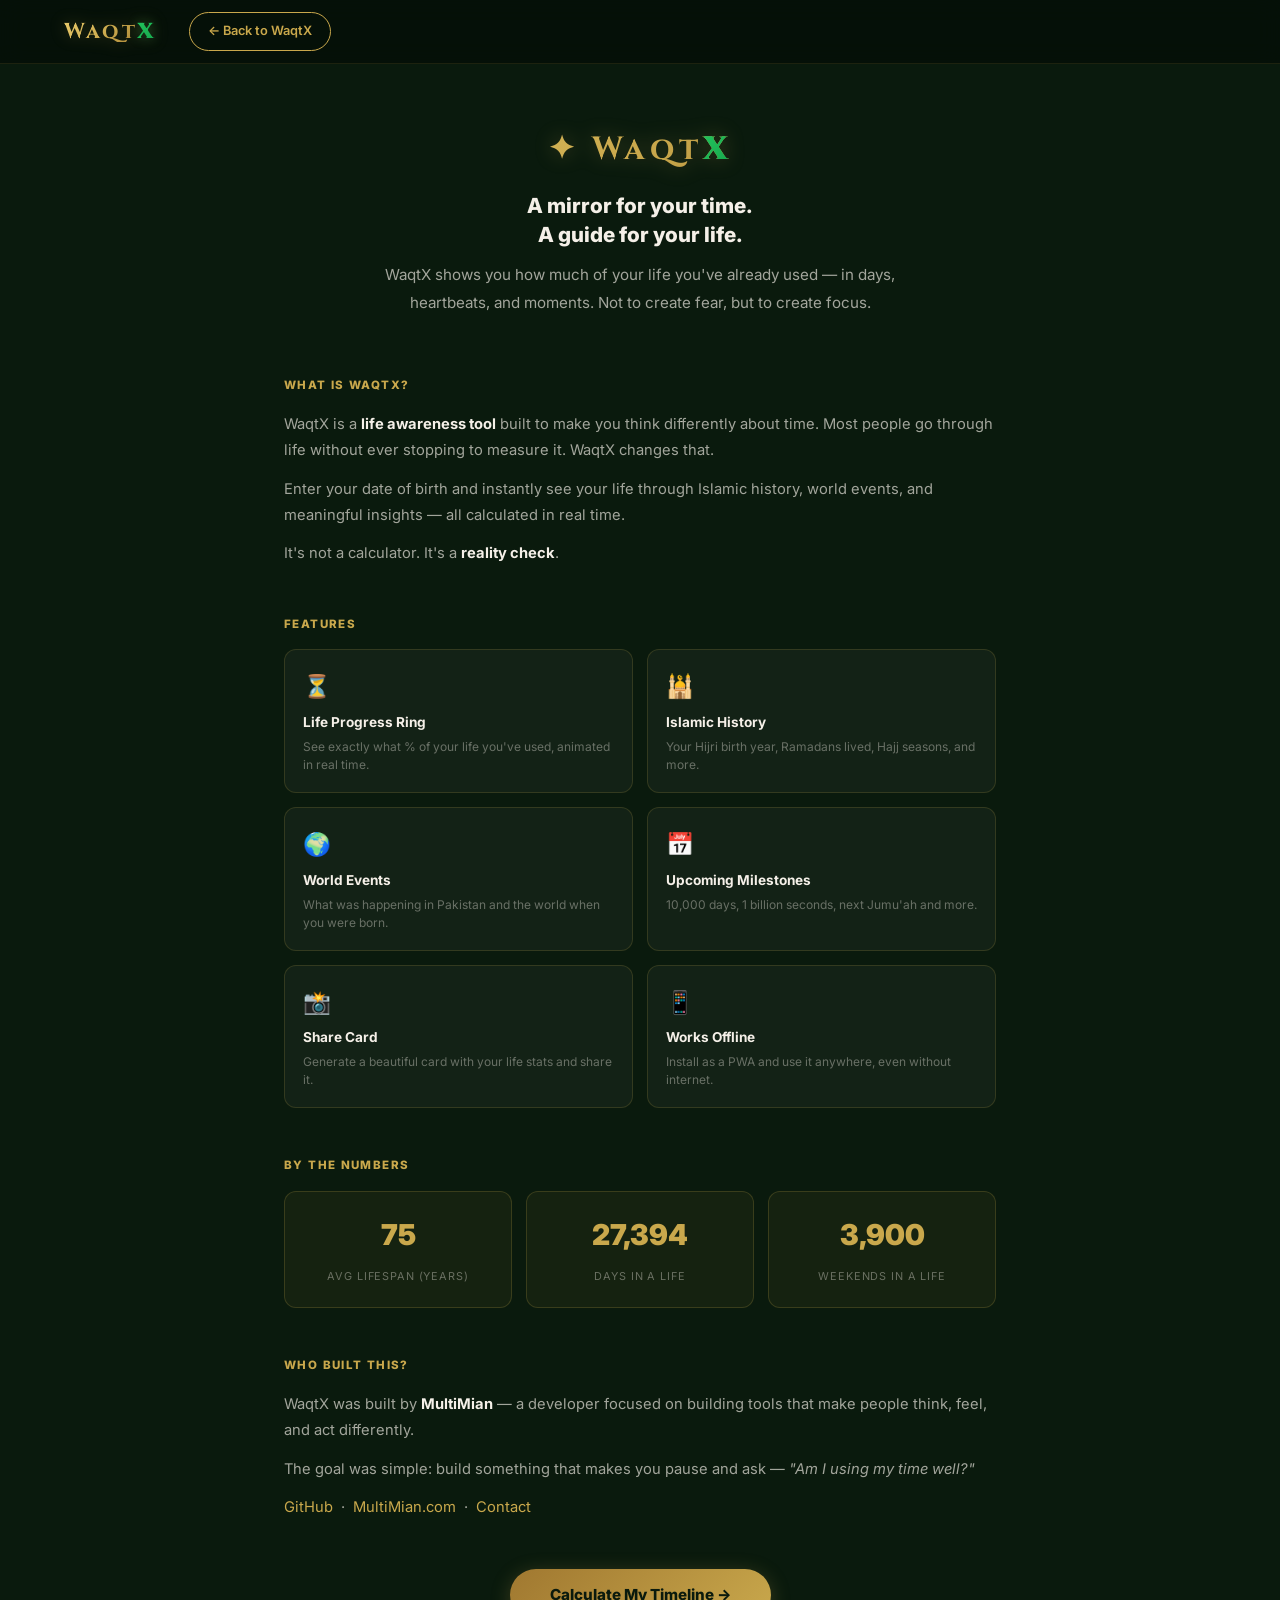
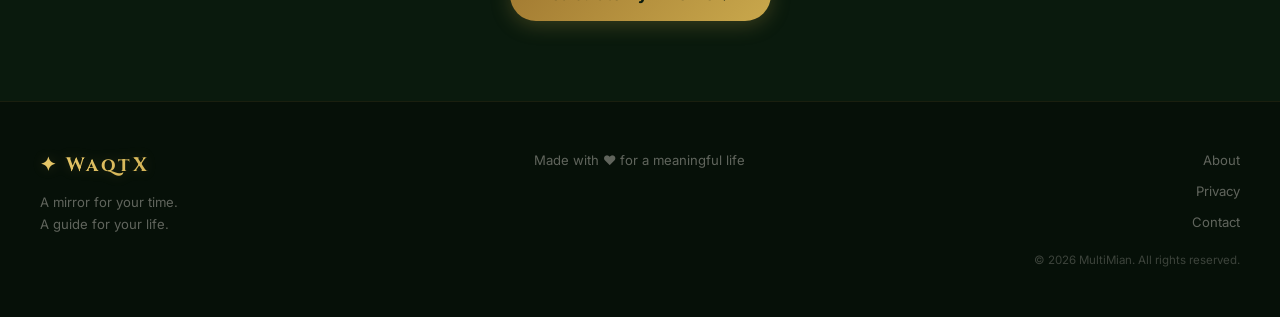
==== commit ecc06a68: "design: WaqtX logo in Cinzel font — classical spiritual typography Font: Cinzel (Google Fonts) - Cla" ====
--- a/about.html
+++ b/about.html
@@ -9,13 +9,13 @@
   <link rel="icon" type="image/svg+xml" href="favicon.svg"/>
   <link rel="preconnect" href="https://fonts.googleapis.com"/>
   <link rel="preconnect" href="https://fonts.gstatic.com" crossorigin/>
-  <link href="https://fonts.googleapis.com/css2?family=Inter:wght@300;400;500;600;700;800;900&display=swap" rel="stylesheet"/>
+  <link href="https://fonts.googleapis.com/css2?family=Inter:wght@300;400;500;600;700;800;900&family=Amiri:wght@400;700&family=Cinzel:wght@400;600;700;900&display=swap" rel="stylesheet"/>
   <link rel="stylesheet" href="style.css"/>
   <style>
     .about-page { max-width: 760px; margin: 0 auto; padding: calc(var(--nav-h) + 60px) 24px 80px; }
     .about-hero { text-align: center; margin-bottom: 60px; }
-    .about-logo { font-family: 'Amiri', serif; font-size: 2rem; font-weight: 700; color: var(--gold); margin-bottom: 16px; letter-spacing: 0.04em; text-shadow: 0 0 20px rgba(201,168,76,0.25); }
-    .about-logo span { font-family: 'Inter', sans-serif; font-size: 1.5rem; font-weight: 900; color: var(--green2); }
+    .about-logo { font-family: 'Cinzel', 'Palatino Linotype', serif; font-size: 2rem; font-weight: 700; color: var(--gold); margin-bottom: 16px; letter-spacing: 0.14em; background: linear-gradient(135deg, #e8c96a, #c9a84c, #a07830); -webkit-background-clip: text; -webkit-text-fill-color: transparent; background-clip: text; filter: drop-shadow(0 0 10px rgba(201,168,76,0.3)); }
+    .about-logo span { font-family: 'Cinzel', serif; font-weight: 900; background: linear-gradient(135deg, #22c55e, #16a34a); -webkit-background-clip: text; -webkit-text-fill-color: transparent; background-clip: text; }
     .about-tagline { font-size: 1.3rem; font-weight: 800; color: var(--text); margin-bottom: 12px; line-height: 1.4; }
     .about-sub { font-size: 0.95rem; color: var(--text2); line-height: 1.8; max-width: 520px; margin: 0 auto; }
     .about-section { margin-bottom: 48px; }
@@ -42,7 +42,7 @@
   <nav class="navbar">
     <div class="nav-inner">
       <a href="index.html" class="nav-logo">
-        <span class="nav-logo-text">وَقْت<span class="nav-logo-x">X</span></span>
+        <span class="nav-logo-text">Waqt<span class="nav-logo-x">X</span></span>
       </a>
       <div class="nav-actions">
         <a href="index.html" class="btn-share-nav" style="text-decoration:none">← Back to WaqtX</a>
@@ -52,7 +52,7 @@
 
   <div class="about-page">
     <div class="about-hero">
-      <div class="about-logo">☽ وَقْت<span>X</span></div>
+      <div class="about-logo">✦ Waqt<span>X</span></div>
       <div class="about-tagline">A mirror for your time.<br>A guide for your life.</div>
       <p class="about-sub">WaqtX shows you how much of your life you've already used — in days, heartbeats, and moments. Not to create fear, but to create focus.</p>
     </div>
@@ -104,7 +104,7 @@
   <footer class="site-footer">
     <div class="footer-inner">
       <div class="footer-brand">
-        <span class="footer-logo">☽ وَقْتX</span>
+        <span class="footer-logo">✦ WaqtX</span>
         <p>A mirror for your time.<br>A guide for your life.</p>
       </div>
       <div class="footer-center">Made with ♥ for a meaningful life</div>
--- a/style.css
+++ b/style.css
@@ -26,6 +26,7 @@
   --shadow-gold: 0 0 24px rgba(201,168,76,0.15);
   --font:      'Inter', system-ui, sans-serif;
   --font-ar:   'Amiri', serif;
+  --font-logo: 'Cinzel', 'Palatino Linotype', 'Book Antiqua', serif;
   --nav-h:     64px;
   --transition: 0.25s ease;
 }
@@ -84,32 +85,38 @@
   text-decoration: none;
 }
 .nav-logo-icon { display: flex; align-items: center; }
+
 .nav-logo-text {
-  font-family: 'Amiri', serif;
-  font-size: 1.45rem;
+  font-family: 'Cinzel', 'Palatino Linotype', 'Book Antiqua', serif;
+  font-size: 1.35rem;
   font-weight: 700;
   color: var(--gold);
-  letter-spacing: 0.04em;
+  letter-spacing: 0.12em;
   line-height: 1;
-  direction: rtl;
-  unicode-bidi: embed;
-  /* Subtle text shadow for depth */
-  text-shadow: 0 0 20px rgba(201,168,76,0.25);
-  transition: text-shadow var(--transition);
+  /* Gold gradient text */
+  background: linear-gradient(135deg, #e8c96a 0%, #c9a84c 50%, #a07830 100%);
+  -webkit-background-clip: text;
+  -webkit-text-fill-color: transparent;
+  background-clip: text;
+  /* Subtle glow */
+  filter: drop-shadow(0 0 8px rgba(201,168,76,0.3));
+  transition: filter var(--transition);
 }
 .nav-logo:hover .nav-logo-text {
-  text-shadow: 0 0 28px rgba(201,168,76,0.45);
-}
+  filter: drop-shadow(0 0 14px rgba(201,168,76,0.55));
+}
+
 .nav-logo-x {
-  font-family: 'Inter', system-ui, sans-serif;
-  font-size: 1.1rem;
+  font-family: 'Cinzel', serif;
   font-weight: 900;
-  color: var(--green2);
-  letter-spacing: -0.02em;
-  direction: ltr;
-  unicode-bidi: embed;
-  margin-right: 2px;
-  vertical-align: middle;
+  font-size: 1.35rem;
+  letter-spacing: 0.12em;
+  /* Green gradient for X */
+  background: linear-gradient(135deg, #22c55e 0%, #16a34a 100%);
+  -webkit-background-clip: text;
+  -webkit-text-fill-color: transparent;
+  background-clip: text;
+  filter: drop-shadow(0 0 6px rgba(34,197,94,0.3));
 }
 .nav-links {
   display: flex;
@@ -873,11 +880,11 @@
   box-shadow: 0 4px 24px rgba(0,0,0,0.4);
 }
 .sp-logo {
-  font-family: 'Amiri', serif;
-  font-size: 0.95rem;
+  font-family: 'Cinzel', 'Palatino Linotype', serif;
+  font-size: 0.9rem;
   font-weight: 700;
   color: var(--gold);
-  letter-spacing: 0.06em;
+  letter-spacing: 0.14em;
   margin-bottom: 12px;
 }
 .sp-text {
@@ -1007,11 +1014,11 @@
   margin-bottom: 20px;
 }
 .scdl-logo {
-  font-family: 'Amiri', serif;
-  font-size: 1rem;
+  font-family: 'Cinzel', 'Palatino Linotype', serif;
+  font-size: 0.95rem;
   font-weight: 700;
   color: var(--gold);
-  letter-spacing: 0.06em;
+  letter-spacing: 0.14em;
   margin-bottom: 16px;
 }
 .scdl-pct {
@@ -1081,14 +1088,18 @@
   align-items: start;
 }
 .footer-logo {
-  font-family: 'Amiri', serif;
-  font-size: 1.3rem;
+  font-family: 'Cinzel', 'Palatino Linotype', serif;
+  font-size: 1.2rem;
   font-weight: 700;
   color: var(--gold);
   display: block;
   margin-bottom: 10px;
-  letter-spacing: 0.04em;
-  text-shadow: 0 0 16px rgba(201,168,76,0.2);
+  letter-spacing: 0.14em;
+  background: linear-gradient(135deg, #e8c96a, #c9a84c, #a07830);
+  -webkit-background-clip: text;
+  -webkit-text-fill-color: transparent;
+  background-clip: text;
+  filter: drop-shadow(0 0 6px rgba(201,168,76,0.2));
 }
 .footer-brand p {
   font-size: 0.82rem;
@@ -3025,10 +3036,11 @@
   margin-bottom: 16px;
 }
 .mc-logo {
-  font-size: 0.78rem;
-  font-weight: 800;
-  color: var(--gold);
-  letter-spacing: 0.1em;
+  font-family: 'Cinzel', 'Palatino Linotype', serif;
+  font-size: 0.82rem;
+  font-weight: 700;
+  color: var(--gold);
+  letter-spacing: 0.14em;
 }
 .mc-date {
   font-size: 0.68rem;
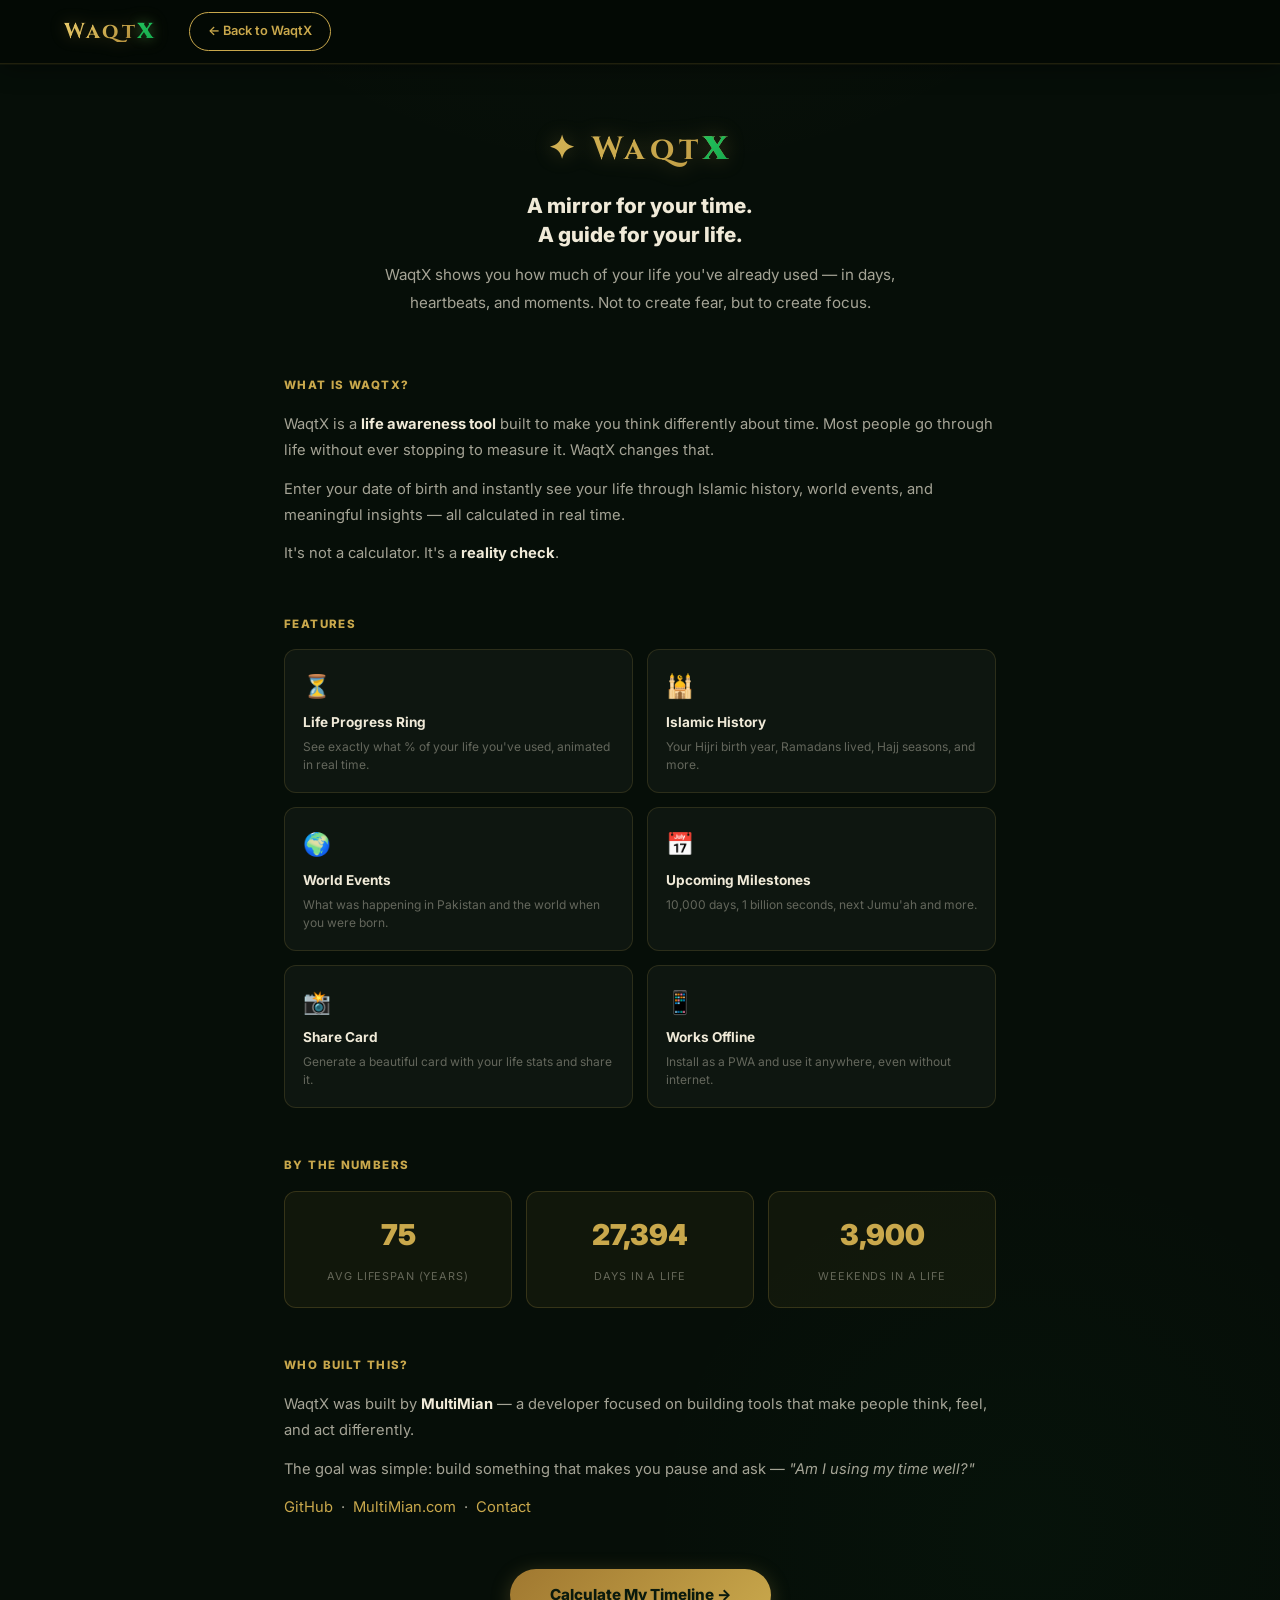
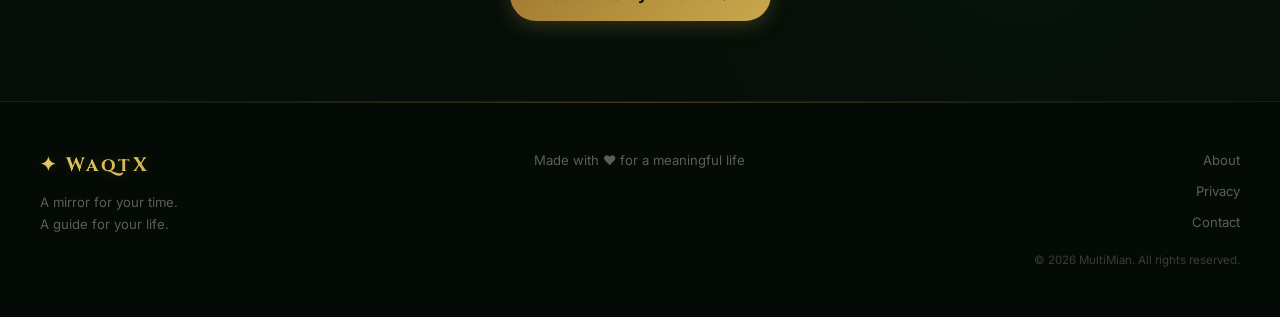
==== commit 6d99acb7: "fix: correct Hijri calendar algorithm + hero hook + daily return banner - Fix toHijri(): was returni" ====
--- a/about.html
+++ b/about.html
@@ -11,6 +11,7 @@
   <link rel="preconnect" href="https://fonts.gstatic.com" crossorigin/>
   <link href="https://fonts.googleapis.com/css2?family=Inter:wght@300;400;500;600;700;800;900&family=Amiri:wght@400;700&family=Cinzel:wght@400;600;700;900&display=swap" rel="stylesheet"/>
   <link rel="stylesheet" href="style.css"/>
+  <script>(function(){var s='';try{s=localStorage.getItem('waqtx_theme')||'';}catch(e){}if(!s){s=window.matchMedia('(prefers-color-scheme:light)').matches?'light':'dark';try{localStorage.setItem('waqtx_theme',s);}catch(e){}}if(s==='light')document.documentElement.setAttribute('data-theme','light');})();</script>
   <style>
     .about-page { max-width: 760px; margin: 0 auto; padding: calc(var(--nav-h) + 60px) 24px 80px; }
     .about-hero { text-align: center; margin-bottom: 60px; }
--- a/style.css
+++ b/style.css
@@ -1,29 +1,29 @@
 
 /* ═══════════════════════════════════════════════
    WaqtX — Complete Stylesheet
-   Theme: Dark Islamic Green + Gold
+   Theme: Deep Islamic Night — Spiritual Dark
    ═══════════════════════════════════════════════ */
 
 /* ── 1. Variables & Reset ── */
 :root {
-  --bg:        #0a1a0d;
-  --bg2:       #061008;
+  --bg:        #060e08;
+  --bg2:       #0a1a0d;
   --bg3:       #0d2010;
   --gold:      #c9a84c;
   --gold2:     #e8c96a;
   --gold3:     #a07830;
   --green:     #16a34a;
   --green2:    #22c55e;
-  --text:      #f5f0e8;
-  --text2:     rgba(245,240,232,0.65);
-  --text3:     rgba(245,240,232,0.38);
-  --card-bg:   rgba(255,255,255,0.04);
-  --card-border: rgba(201,168,76,0.18);
+  --text:      #f0ead8;
+  --text2:     rgba(240,234,216,0.68);
+  --text3:     rgba(240,234,216,0.38);
+  --card-bg:   rgba(255,255,255,0.035);
+  --card-border: rgba(201,168,76,0.16);
   --card-hover: rgba(201,168,76,0.28);
   --radius:    12px;
   --radius-sm: 8px;
-  --shadow:    0 4px 24px rgba(0,0,0,0.4);
-  --shadow-gold: 0 0 24px rgba(201,168,76,0.15);
+  --shadow:    0 4px 32px rgba(0,0,0,0.6);
+  --shadow-gold: 0 0 28px rgba(201,168,76,0.18);
   --font:      'Inter', system-ui, sans-serif;
   --font-ar:   'Amiri', serif;
   --font-logo: 'Cinzel', 'Palatino Linotype', 'Book Antiqua', serif;
@@ -42,6 +42,10 @@
   line-height: 1.6;
   overflow-x: hidden;
   -webkit-font-smoothing: antialiased;
+  /* Subtle deep texture */
+  background-image:
+    radial-gradient(ellipse 80% 50% at 50% -20%, rgba(201,168,76,0.04) 0%, transparent 60%),
+    radial-gradient(ellipse 60% 40% at 80% 80%, rgba(22,163,74,0.03) 0%, transparent 50%);
 }
 
 a { color: inherit; text-decoration: none; }
@@ -50,9 +54,13 @@
 img { max-width: 100%; }
 
 /* ── 2. Scrollbar ── */
-::-webkit-scrollbar { width: 6px; }
-::-webkit-scrollbar-track { background: var(--bg2); }
-::-webkit-scrollbar-thumb { background: var(--gold3); border-radius: 3px; }
+::-webkit-scrollbar { width: 5px; }
+::-webkit-scrollbar-track { background: var(--bg); }
+::-webkit-scrollbar-thumb { background: linear-gradient(180deg, var(--gold3), rgba(160,120,48,0.4)); border-radius: 3px; }
+::-webkit-scrollbar-thumb:hover { background: var(--gold3); }
+
+/* ── Selection ── */
+::selection { background: rgba(201,168,76,0.25); color: var(--text); }
 
 /* ── 3. Utility ── */
 .hidden { display: none !important; }
@@ -63,10 +71,11 @@
   top: 0; left: 0; right: 0;
   z-index: 100;
   height: var(--nav-h);
-  background: rgba(6,16,8,0.92);
-  backdrop-filter: blur(12px);
-  -webkit-backdrop-filter: blur(12px);
-  border-bottom: 1px solid rgba(201,168,76,0.12);
+  background: rgba(4,10,5,0.96);
+  backdrop-filter: blur(20px);
+  -webkit-backdrop-filter: blur(20px);
+  border-bottom: 1px solid rgba(201,168,76,0.14);
+  box-shadow: 0 1px 0 rgba(201,168,76,0.06), 0 4px 24px rgba(0,0,0,0.4);
 }
 .nav-inner {
   max-width: 1200px;
@@ -90,15 +99,12 @@
   font-family: 'Cinzel', 'Palatino Linotype', 'Book Antiqua', serif;
   font-size: 1.35rem;
   font-weight: 700;
-  color: var(--gold);
   letter-spacing: 0.12em;
   line-height: 1;
-  /* Gold gradient text */
   background: linear-gradient(135deg, #e8c96a 0%, #c9a84c 50%, #a07830 100%);
   -webkit-background-clip: text;
   -webkit-text-fill-color: transparent;
   background-clip: text;
-  /* Subtle glow */
   filter: drop-shadow(0 0 8px rgba(201,168,76,0.3));
   transition: filter var(--transition);
 }
@@ -111,13 +117,14 @@
   font-weight: 900;
   font-size: 1.35rem;
   letter-spacing: 0.12em;
-  /* Green gradient for X */
   background: linear-gradient(135deg, #22c55e 0%, #16a34a 100%);
   -webkit-background-clip: text;
   -webkit-text-fill-color: transparent;
   background-clip: text;
   filter: drop-shadow(0 0 6px rgba(34,197,94,0.3));
 }
+
+/* Light mode — darken so text reads on parchment background */
 .nav-links {
   display: flex;
   align-items: center;
@@ -205,9 +212,10 @@
   position: absolute;
   inset: 0;
   background:
-    radial-gradient(ellipse 60% 80% at 20% 60%, rgba(22,163,74,0.08) 0%, transparent 60%),
-    radial-gradient(ellipse 40% 60% at 80% 40%, rgba(201,168,76,0.06) 0%, transparent 50%),
-    linear-gradient(160deg, #061008 0%, #0a1a0d 40%, #0d2010 70%, #061008 100%);
+    radial-gradient(ellipse 70% 90% at 15% 60%, rgba(22,163,74,0.07) 0%, transparent 55%),
+    radial-gradient(ellipse 50% 70% at 85% 35%, rgba(201,168,76,0.06) 0%, transparent 50%),
+    radial-gradient(ellipse 40% 50% at 50% 100%, rgba(201,168,76,0.04) 0%, transparent 60%),
+    linear-gradient(170deg, #040a05 0%, #060e08 30%, #0a1a0d 60%, #060e08 100%);
 }
 /* Mosque silhouette via CSS */
 .hero-bg-img::after {
@@ -315,15 +323,110 @@
   margin-right: 2px;
 }
 
+/* ── Hero Stats Preview ── */
+.hero-stats-preview {
+  display: flex;
+  align-items: center;
+  gap: 0;
+  background: rgba(201,168,76,0.06);
+  border: 1px solid rgba(201,168,76,0.18);
+  border-radius: var(--radius);
+  padding: 14px 20px;
+  opacity: 0;
+  transform: translateY(8px);
+  transition: opacity 0.5s ease, transform 0.5s ease;
+  pointer-events: none;
+}
+.hero-stats-preview.hsp-visible {
+  opacity: 1;
+  transform: translateY(0);
+  pointer-events: auto;
+}
+.hsp-item {
+  flex: 1;
+  text-align: center;
+}
+.hsp-val {
+  display: block;
+  font-size: 1.4rem;
+  font-weight: 900;
+  color: var(--gold);
+  letter-spacing: -0.02em;
+  line-height: 1.1;
+  margin-bottom: 3px;
+}
+.hsp-label {
+  font-size: 0.65rem;
+  color: var(--text3);
+  text-transform: uppercase;
+  letter-spacing: 0.08em;
+  font-weight: 600;
+}
+.hsp-divider {
+  width: 1px;
+  height: 36px;
+  background: rgba(201,168,76,0.2);
+  flex-shrink: 0;
+  margin: 0 4px;
+}
+
+/* ── Return Hook Banner ── */
+.return-hook-banner {
+  position: fixed;
+  top: var(--nav-h);
+  left: 0; right: 0;
+  z-index: 90;
+  background: linear-gradient(135deg, rgba(13,32,16,0.98), rgba(10,26,13,0.98));
+  border-bottom: 1px solid rgba(201,168,76,0.25);
+  padding: 12px 24px;
+  display: flex;
+  align-items: center;
+  justify-content: center;
+  gap: 16px;
+  backdrop-filter: blur(12px);
+  animation: rhb-slide-in 0.35s ease;
+  box-shadow: 0 4px 20px rgba(0,0,0,0.4);
+}
+.return-hook-banner.rhb-hiding {
+  animation: rhb-slide-out 0.3s ease forwards;
+}
+@keyframes rhb-slide-in {
+  from { transform: translateY(-100%); opacity: 0; }
+  to   { transform: translateY(0);     opacity: 1; }
+}
+@keyframes rhb-slide-out {
+  from { transform: translateY(0);     opacity: 1; }
+  to   { transform: translateY(-100%); opacity: 0; }
+}
+.rhb-text {
+  font-size: 0.88rem;
+  color: var(--text);
+  font-weight: 500;
+  line-height: 1.5;
+  text-align: center;
+}
+.rhb-close {
+  flex-shrink: 0;
+  width: 28px; height: 28px;
+  border-radius: 50%;
+  background: rgba(255,255,255,0.06);
+  color: var(--text3);
+  font-size: 0.75rem;
+  display: flex; align-items: center; justify-content: center;
+  transition: all var(--transition);
+  border: none; cursor: pointer;
+}
+.rhb-close:hover { background: rgba(255,255,255,0.12); color: var(--text); }
+
 /* ── 6. Input Card ── */
 .input-card {
-  background: rgba(10,26,13,0.85);
-  border: 1px solid rgba(201,168,76,0.25);
+  background: rgba(6,14,8,0.92);
+  border: 1px solid rgba(201,168,76,0.22);
   border-radius: 16px;
   padding: 32px 28px;
-  backdrop-filter: blur(16px);
-  -webkit-backdrop-filter: blur(16px);
-  box-shadow: 0 8px 40px rgba(0,0,0,0.5), 0 0 0 1px rgba(201,168,76,0.08);
+  backdrop-filter: blur(20px);
+  -webkit-backdrop-filter: blur(20px);
+  box-shadow: 0 8px 48px rgba(0,0,0,0.6), 0 0 0 1px rgba(201,168,76,0.06), inset 0 1px 0 rgba(201,168,76,0.08);
 }
 .input-card-title {
   font-size: 1.05rem;
@@ -486,6 +589,22 @@
   margin: 0 auto;
   padding: 0 24px;
 }
+/* Alternating section backgrounds — deeper and more atmospheric */
+.glance-section    { background: var(--bg2); }
+.islamic-section   { background: var(--bg); }
+.world-section     { background: var(--bg2); }
+.jr-section        { background: var(--bg); }
+.truth-section     { background: var(--bg2); }
+.story-section     { background: var(--bg); }
+.ms-section        { background: var(--bg2); }
+.tracker-section   { background: var(--bg); }
+.insight-section   { background: var(--bg2); }
+.hadith-section    { background: var(--bg); }
+.reflect-gen-section { background: var(--bg2); }
+.qibla-section     { background: var(--bg); }
+.prayer-section    { background: var(--bg2); }
+.liveage-section   { background: var(--bg); }
+.todays-story-section { background: var(--bg2); }
 .section-heading {
   display: flex;
   align-items: center;
@@ -497,19 +616,20 @@
   flex: 1;
   max-width: 120px;
   height: 1px;
-  background: linear-gradient(90deg, transparent, rgba(201,168,76,0.4));
+  background: linear-gradient(90deg, transparent, rgba(201,168,76,0.5));
 }
 .sh-line:last-of-type {
-  background: linear-gradient(90deg, rgba(201,168,76,0.4), transparent);
-}
-.sh-icon { color: var(--gold); font-size: 0.65rem; opacity: 0.8; }
+  background: linear-gradient(90deg, rgba(201,168,76,0.5), transparent);
+}
+.sh-icon { color: var(--gold); font-size: 0.65rem; opacity: 0.9; }
 .sh-text {
-  font-size: 0.72rem;
+  font-size: 0.7rem;
   font-weight: 800;
-  letter-spacing: 0.14em;
+  letter-spacing: 0.16em;
   color: var(--gold);
   text-transform: uppercase;
   white-space: nowrap;
+  text-shadow: 0 0 20px rgba(201,168,76,0.3);
 }
 
 /* ── 9. Glance Grid ── */
@@ -526,12 +646,21 @@
   padding: 20px 16px;
   text-align: center;
   transition: border-color var(--transition), transform var(--transition), box-shadow var(--transition);
+  position: relative;
+  overflow: hidden;
+}
+.glance-card::before {
+  content: '';
+  position: absolute; top: 0; left: 0; right: 0; height: 1px;
+  background: linear-gradient(90deg, transparent, rgba(201,168,76,0.3), transparent);
+  opacity: 0; transition: opacity var(--transition);
 }
 .glance-card:hover {
   border-color: var(--card-hover);
   transform: translateY(-3px);
   box-shadow: var(--shadow-gold);
 }
+.glance-card:hover::before { opacity: 1; }
 .glance-icon { font-size: 1.4rem; margin-bottom: 8px; }
 .glance-label {
   font-size: 0.7rem;
@@ -1075,9 +1204,15 @@
 
 /* ── 17. Site Footer ── */
 .site-footer {
-  background: var(--bg2);
-  border-top: 1px solid rgba(201,168,76,0.1);
+  background: #040a05;
+  border-top: 1px solid rgba(201,168,76,0.12);
   padding: 48px 24px;
+  position: relative;
+}
+.site-footer::before {
+  content: '';
+  position: absolute; top: 0; left: 0; right: 0; height: 1px;
+  background: linear-gradient(90deg, transparent, rgba(201,168,76,0.3), transparent);
 }
 .footer-inner {
   max-width: 1200px;
@@ -2055,165 +2190,10 @@
 }
 
 /* ══════════════════════════════════════════════
-   LIGHT MODE THEME
+   LIGHT MODE THEME — Rich Warm Islamic Parchment
    ══════════════════════════════════════════════ */
-[data-theme="light"] {
-  --bg:          #f5f0e8;
-  --bg2:         #ede8dc;
-  --bg3:         #e0d8c8;
-  --gold:        #8a6820;
-  --gold2:       #a07830;
-  --gold3:       #6b5018;
-  --green:       #15803d;
-  --green2:      #16a34a;
-  --text:        #1a1208;
-  --text2:       rgba(26,18,8,0.72);
-  --text3:       rgba(26,18,8,0.45);
-  --card-bg:     rgba(255,255,255,0.7);
-  --card-border: rgba(138,104,32,0.22);
-  --card-hover:  rgba(138,104,32,0.38);
-  --shadow:      0 4px 24px rgba(0,0,0,0.12);
-  --shadow-gold: 0 0 24px rgba(138,104,32,0.18);
-}
-
-[data-theme="light"] body {
-  background: var(--bg);
-}
-
-[data-theme="light"] .navbar {
-  background: rgba(245,240,232,0.94);
-  border-bottom-color: rgba(138,104,32,0.18);
-}
-
-[data-theme="light"] .hero-bg-img {
-  background:
-    radial-gradient(ellipse 60% 80% at 20% 60%, rgba(22,163,74,0.06) 0%, transparent 60%),
-    radial-gradient(ellipse 40% 60% at 80% 40%, rgba(138,104,32,0.08) 0%, transparent 50%),
-    linear-gradient(160deg, #ede8dc 0%, #f5f0e8 40%, #e8e0d0 70%, #ede8dc 100%);
-}
-
-[data-theme="light"] .hero-bg-overlay {
-  background: linear-gradient(90deg, rgba(245,240,232,0.2) 0%, transparent 50%, rgba(245,240,232,0.3) 100%);
-}
-
-[data-theme="light"] .loading-overlay {
-  background: rgba(245,240,232,0.97);
-}
-
-[data-theme="light"] .input-card {
-  background: rgba(255,255,255,0.9);
-  box-shadow: 0 8px 40px rgba(0,0,0,0.1), 0 0 0 1px rgba(138,104,32,0.1);
-}
-
-[data-theme="light"] .dob-input {
-  background: rgba(0,0,0,0.04);
-  color: var(--text);
-}
-
-[data-theme="light"] .dob-input::-webkit-calendar-picker-indicator {
-  filter: none;
-}
-
-[data-theme="light"] .share-modal {
-  background: rgba(0,0,0,0.5);
-}
-
-[data-theme="light"] .share-modal-inner {
-  background: #f5f0e8;
-}
-
-[data-theme="light"] .share-card-dl {
-  background: linear-gradient(145deg, #ede8dc, #e0d8c8);
-}
-
-[data-theme="light"] .pwa-prompt {
-  background: #f5f0e8;
-}
-
-[data-theme="light"] .celebration {
-  background: linear-gradient(135deg, #f5f0e8, #ede8dc);
-}
-
-[data-theme="light"] .story-card,
-[data-theme="light"] .insight-card,
-[data-theme="light"] .hadith-card,
-[data-theme="light"] .wakeup-card,
-[data-theme="light"] .prayer-card,
-[data-theme="light"] .prayer-countdown-banner,
-[data-theme="light"] .birthday-card,
-[data-theme="light"] .la-card,
-[data-theme="light"] .qibla-info-card,
-[data-theme="light"] .qibla-stats {
-  background: rgba(255,255,255,0.75);
-}
-
-[data-theme="light"] .mirror-card-dl {
-  background: linear-gradient(145deg, #ede8dc, #e0d8c8);
-}
-
-[data-theme="light"] .glance-section,
-[data-theme="light"] .world-section,
-[data-theme="light"] .ms-section,
-[data-theme="light"] .insight-section,
-[data-theme="light"] .truth-section,
-[data-theme="light"] .prayer-section,
-[data-theme="light"] .faq-section,
-[data-theme="light"] .liveage-section {
-  background: var(--bg2);
-}
-
-[data-theme="light"] .islamic-section,
-[data-theme="light"] .jr-section,
-[data-theme="light"] .tracker-section,
-[data-theme="light"] .story-section,
-[data-theme="light"] .hadith-section,
-[data-theme="light"] .qibla-section,
-[data-theme="light"] .step-continue,
-[data-theme="light"] .footer-ayah,
-[data-theme="light"] .start-again-wrap {
-  background: var(--bg);
-}
-
-[data-theme="light"] .site-footer {
-  background: var(--bg2);
-}
-
-[data-theme="light"] .nav-link { color: var(--text2); }
-[data-theme="light"] .nav-link:hover { color: var(--text); }
-[data-theme="light"] .nav-link.active { color: var(--gold); }
-
-[data-theme="light"] .hamburger span { background: var(--text); }
-
-[data-theme="light"] .week-day-dot {
-  border-color: rgba(0,0,0,0.12);
-  color: var(--text3);
-}
-
 /* ── Theme Toggle Button ── */
-.btn-theme-toggle {
-  width: 36px;
-  height: 36px;
-  border-radius: 50%;
-  border: 1px solid var(--card-border);
-  background: var(--card-bg);
-  display: flex;
-  align-items: center;
-  justify-content: center;
-  font-size: 1rem;
-  cursor: pointer;
-  transition: all var(--transition);
-  flex-shrink: 0;
-}
-.btn-theme-toggle:hover {
-  border-color: var(--gold);
-  background: rgba(201,168,76,0.1);
-}
 /* Show correct icon per theme */
-.theme-icon-light { display: none; }
-.theme-icon-dark  { display: block; }
-[data-theme="light"] .theme-icon-light { display: block; }
-[data-theme="light"] .theme-icon-dark  { display: none; }
-
 /* ══════════════════════════════════════════════
    DAILY HADITH & AYAH SECTION
    ══════════════════════════════════════════════ */
@@ -2304,8 +2284,7 @@
 @media (max-width: 480px) {
   .hadith-arabic { font-size: 1.1rem; }
   .hadith-translation { font-size: 0.88rem; }
-  .btn-theme-toggle { width: 32px; height: 32px; font-size: 0.9rem; }
-}
+  }
 
 /* ══════════════════════════════════════════════
    QIBLA DIRECTION SECTION
@@ -2457,10 +2436,6 @@
 }
 
 /* Light mode compass */
-[data-theme="light"] .qibla-compass-wrap {
-  filter: drop-shadow(0 0 16px rgba(138,104,32,0.2));
-}
-
 @media (max-width: 768px) {
   .qibla-layout { grid-template-columns: 1fr; justify-items: center; gap: 24px; }
   .qibla-info-card { width: 100%; }
@@ -2863,8 +2838,6 @@
 }
 .lm-skip:hover { color: var(--text2); }
 
-[data-theme="light"] .life-mirror { background: rgba(0,0,0,0.7); }
-
 /* ══════════════════════════════════════════════
    LANGUAGE SWITCHER
    ══════════════════════════════════════════════ */
@@ -2898,10 +2871,10 @@
   position: absolute;
   top: calc(100% + 8px);
   right: 0;
-  background: var(--bg2);
-  border: 1px solid var(--card-border);
+  background: #0a1a0d;
+  border: 1px solid rgba(201,168,76,0.2);
   border-radius: var(--radius);
-  box-shadow: 0 8px 32px rgba(0,0,0,0.4);
+  box-shadow: 0 8px 40px rgba(0,0,0,0.6), 0 0 0 1px rgba(201,168,76,0.06);
   min-width: 160px;
   z-index: 200;
   overflow: hidden;
@@ -3388,31 +3361,1185 @@
 }
 
 /* ── Light mode for new sections ── */
-[data-theme="light"] .lang-dropdown {
-  background: #f5f0e8;
-  border-color: rgba(138,104,32,0.2);
-}
-[data-theme="light"] .lang-option { color: var(--text2); }
-[data-theme="light"] .lang-option:hover { background: rgba(138,104,32,0.08); }
-[data-theme="light"] .lang-btn { color: var(--text2); }
-
-[data-theme="light"] .faq-q { color: var(--text); }
-[data-theme="light"] .faq-item { border-color: rgba(138,104,32,0.15); }
-
-[data-theme="light"] .wu-meaning { background: rgba(138,104,32,0.06); border-color: rgba(138,104,32,0.18); }
-[data-theme="light"] .wu-reality { background: rgba(200,50,50,0.04); border-color: rgba(200,50,50,0.15); }
-[data-theme="light"] .wu-action  { background: rgba(22,163,74,0.05); border-color: rgba(22,163,74,0.18); }
-
-[data-theme="light"] .prayer-placeholder { color: var(--text3); }
-[data-theme="light"] .prayer-note { color: var(--text3); }
-[data-theme="light"] .prayer-meta { color: var(--text3); }
-[data-theme="light"] .prayer-status { color: var(--text3); }
-
-[data-theme="light"] .liveage-sub { color: var(--text3); }
-[data-theme="light"] .la-card-live { background: rgba(22,163,74,0.06); }
-[data-theme="light"] .la-card-accent { background: rgba(138,104,32,0.06); }
-
-[data-theme="light"] .life-mirror { background: rgba(0,0,0,0.65); }
-[data-theme="light"] .life-mirror-inner .lm-question { color: #f5f0e8; }
-[data-theme="light"] .life-mirror-inner .lm-sub { color: rgba(245,240,232,0.6); }
-[data-theme="light"] .life-mirror-inner .lm-skip { color: rgba(245,240,232,0.45); }
+/* ── Live Age empty state ── */
+.liveage-empty {
+  text-align: center;
+  padding: 32px 24px;
+  color: var(--text3);
+  border: 1px dashed rgba(201,168,76,0.2);
+  border-radius: var(--radius);
+  margin-bottom: 0;
+}
+.le-icon { font-size: 2rem; margin-bottom: 10px; opacity: 0.5; }
+.le-text  { font-size: 0.88rem; line-height: 1.6; }
+
+/* ══════════════════════════════════════════════
+   TODAY'S STORY — Homepage section
+   ══════════════════════════════════════════════ */
+.todays-story-section { background: var(--bg); }
+
+.todays-story-card {
+  max-width: 900px;
+  margin: 0 auto 24px;
+  background: linear-gradient(135deg, rgba(13,32,16,0.8), rgba(6,16,8,0.9));
+  border: 1px solid rgba(201,168,76,0.28);
+  border-radius: 20px;
+  overflow: hidden;
+  position: relative;
+  transition: border-color var(--transition), box-shadow var(--transition);
+}
+.todays-story-card::before {
+  content: '';
+  position: absolute; top: 0; left: 0; right: 0; height: 3px;
+  background: linear-gradient(90deg, transparent, var(--gold), var(--green2), var(--gold), transparent);
+}
+.todays-story-card:hover {
+  border-color: rgba(201,168,76,0.45);
+  box-shadow: 0 8px 40px rgba(0,0,0,0.35);
+}
+
+.tsc-inner {
+  display: grid;
+  grid-template-columns: 1fr 1fr;
+  gap: 0;
+}
+
+.tsc-left {
+  padding: 32px 32px 32px 36px;
+  border-right: 1px solid rgba(201,168,76,0.1);
+  display: flex;
+  flex-direction: column;
+  gap: 10px;
+}
+
+.tsc-right {
+  padding: 32px 36px 32px 32px;
+  display: flex;
+  flex-direction: column;
+  gap: 12px;
+}
+
+.tsc-name {
+  font-family: 'Cinzel', serif;
+  font-size: 1.2rem;
+  font-weight: 700;
+  color: var(--gold);
+  letter-spacing: 0.06em;
+  background: linear-gradient(135deg, #e8c96a, #c9a84c, #a07830);
+  -webkit-background-clip: text;
+  -webkit-text-fill-color: transparent;
+  background-clip: text;
+}
+
+.tsc-title {
+  font-size: 1.05rem;
+  font-weight: 800;
+  color: var(--text);
+  line-height: 1.4;
+  letter-spacing: -0.01em;
+}
+
+.tsc-pain {
+  font-size: 0.85rem;
+  color: var(--text2);
+  line-height: 1.7;
+}
+
+.tsc-reflection {
+  font-size: 0.82rem;
+  color: var(--gold);
+  font-style: italic;
+  border-top: 1px solid rgba(201,168,76,0.12);
+  padding-top: 10px;
+  margin-top: 4px;
+}
+
+.tsc-ayah {
+  font-family: 'Amiri', serif;
+  font-size: 1.15rem;
+  color: var(--gold);
+  direction: rtl;
+  line-height: 2;
+  opacity: 0.85;
+}
+
+.tsc-ayah-tr {
+  font-size: 0.72rem;
+  color: var(--text3);
+  font-style: italic;
+  line-height: 1.5;
+}
+
+.tsc-action-label {
+  font-size: 0.65rem;
+  font-weight: 800;
+  color: var(--green2);
+  text-transform: uppercase;
+  letter-spacing: 0.12em;
+}
+
+.tsc-action {
+  font-size: 0.88rem;
+  color: var(--text);
+  font-weight: 600;
+  line-height: 1.6;
+  background: rgba(34,197,94,0.05);
+  border: 1px solid rgba(34,197,94,0.18);
+  border-radius: var(--radius-sm);
+  padding: 12px 14px;
+}
+
+.tsc-read-btn {
+  display: inline-flex;
+  align-items: center;
+  gap: 6px;
+  padding: 9px 20px;
+  background: rgba(201,168,76,0.1);
+  border: 1px solid rgba(201,168,76,0.3);
+  border-radius: 999px;
+  color: var(--gold);
+  font-size: 0.8rem;
+  font-weight: 700;
+  text-decoration: none;
+  transition: all var(--transition);
+  align-self: flex-start;
+  margin-top: auto;
+}
+.tsc-read-btn:hover {
+  background: rgba(201,168,76,0.18);
+  box-shadow: 0 0 16px rgba(201,168,76,0.2);
+}
+
+.todays-story-cta {
+  text-align: center;
+}
+.btn-stories-all {
+  display: inline-flex;
+  align-items: center;
+  gap: 8px;
+  padding: 13px 28px;
+  background: rgba(201,168,76,0.08);
+  border: 1px solid rgba(201,168,76,0.25);
+  border-radius: 999px;
+  color: var(--gold);
+  font-size: 0.88rem;
+  font-weight: 700;
+  text-decoration: none;
+  transition: all var(--transition);
+}
+.btn-stories-all:hover {
+  background: rgba(201,168,76,0.15);
+  box-shadow: 0 0 20px rgba(201,168,76,0.2);
+}
+
+/* Light mode */
+@media (max-width: 768px) {
+  .tsc-inner { grid-template-columns: 1fr; }
+  .tsc-left { border-right: none; border-bottom: 1px solid rgba(201,168,76,0.1); padding: 24px 20px; }
+  .tsc-right { padding: 20px 20px 24px; }
+  .tsc-name { font-size: 1rem; }
+  .tsc-title { font-size: 0.95rem; }
+}
+
+/* ══════════════════════════════════════════════
+   VIRAL SHARING SYSTEM
+   ══════════════════════════════════════════════ */
+
+/* ── Upgraded share preview ── */
+.sp-emotional {
+  font-size: 1.1rem;
+  font-weight: 800;
+  color: var(--text);
+  letter-spacing: -0.02em;
+  margin-bottom: 4px;
+  line-height: 1.3;
+}
+.sp-question {
+  font-size: 0.82rem;
+  color: var(--gold);
+  font-style: italic;
+  margin-bottom: 10px;
+  line-height: 1.5;
+}
+
+/* Copy caption button */
+.btn-copy-caption {
+  padding: 10px 18px;
+  border-radius: var(--radius-sm);
+  font-size: 0.82rem;
+  font-weight: 600;
+  transition: all var(--transition);
+  background: rgba(34,197,94,0.08);
+  border: 1px solid rgba(34,197,94,0.25);
+  color: var(--green2);
+  cursor: pointer;
+}
+.btn-copy-caption:hover {
+  background: rgba(34,197,94,0.15);
+  box-shadow: 0 0 12px rgba(34,197,94,0.15);
+}
+
+/* ── Viral Share Modal ── */
+.viral-modal-inner {
+  max-width: 420px !important;
+}
+
+.viral-card-dl {
+  background: linear-gradient(160deg, #061008 0%, #0d2010 50%, #061008 100%);
+  border: 1px solid rgba(201,168,76,0.3);
+  border-radius: 16px;
+  padding: 28px 24px;
+  margin-bottom: 16px;
+  position: relative;
+  overflow: hidden;
+}
+.viral-card-dl::before {
+  content: '';
+  position: absolute; top: 0; left: 0; right: 0; height: 2px;
+  background: linear-gradient(90deg, transparent, var(--gold), var(--green2), var(--gold), transparent);
+}
+
+.vc-header {
+  display: flex;
+  justify-content: space-between;
+  align-items: center;
+  margin-bottom: 14px;
+}
+.vc-logo {
+  font-family: 'Cinzel', serif;
+  font-size: 0.78rem;
+  font-weight: 700;
+  color: var(--gold);
+  letter-spacing: 0.12em;
+}
+.vc-cat {
+  font-size: 0.62rem;
+  color: var(--text3);
+  font-weight: 600;
+  letter-spacing: 0.08em;
+}
+.vc-name {
+  font-family: 'Cinzel', serif;
+  font-size: 1.1rem;
+  font-weight: 700;
+  color: var(--gold);
+  letter-spacing: 0.06em;
+  margin-bottom: 10px;
+  background: linear-gradient(135deg, #e8c96a, #c9a84c);
+  -webkit-background-clip: text;
+  -webkit-text-fill-color: transparent;
+  background-clip: text;
+}
+.vc-pain {
+  font-size: 0.88rem;
+  color: var(--text);
+  font-weight: 600;
+  line-height: 1.65;
+  margin-bottom: 14px;
+  font-style: italic;
+}
+.vc-divider {
+  height: 1px;
+  background: rgba(201,168,76,0.15);
+  margin: 12px 0;
+}
+.vc-reflection {
+  font-size: 0.85rem;
+  color: var(--gold);
+  font-weight: 700;
+  line-height: 1.6;
+  margin-bottom: 14px;
+}
+.vc-ayah {
+  font-family: 'Amiri', serif;
+  font-size: 1rem;
+  color: var(--gold);
+  direction: rtl;
+  opacity: 0.75;
+  line-height: 1.9;
+  margin-bottom: 4px;
+}
+.vc-ayah-tr {
+  font-size: 0.65rem;
+  color: var(--text3);
+  font-style: italic;
+  margin-bottom: 12px;
+  line-height: 1.5;
+}
+.vc-footer {
+  font-size: 0.6rem;
+  color: var(--text3);
+  opacity: 0.5;
+  letter-spacing: 0.06em;
+}
+
+.viral-share-actions {
+  display: flex;
+  gap: 8px;
+  flex-wrap: wrap;
+  margin-bottom: 12px;
+}
+.viral-share-actions .btn-dl-card { flex: 1; min-width: 120px; }
+.btn-viral-caption {
+  flex: 1; min-width: 120px;
+  padding: 11px;
+  border: 1px solid rgba(34,197,94,0.25);
+  border-radius: var(--radius-sm);
+  background: rgba(34,197,94,0.06);
+  color: var(--green2);
+  font-size: 0.82rem;
+  font-weight: 600;
+  cursor: pointer;
+  transition: all var(--transition);
+}
+.btn-viral-caption:hover { background: rgba(34,197,94,0.12); }
+.btn-viral-link {
+  flex: 1; min-width: 120px;
+  padding: 11px;
+  border: 1px solid rgba(255,255,255,0.1);
+  border-radius: var(--radius-sm);
+  background: rgba(255,255,255,0.04);
+  color: var(--text2);
+  font-size: 0.82rem;
+  font-weight: 600;
+  cursor: pointer;
+  transition: all var(--transition);
+}
+.btn-viral-link:hover { background: rgba(255,255,255,0.08); color: var(--text); }
+
+.viral-whatsapp-caption {
+  font-size: 0.72rem;
+  color: var(--text3);
+  line-height: 1.6;
+  background: rgba(255,255,255,0.03);
+  border: 1px solid rgba(255,255,255,0.06);
+  border-radius: var(--radius-sm);
+  padding: 10px 12px;
+  white-space: pre-wrap;
+  max-height: 100px;
+  overflow-y: auto;
+}
+
+/* ── Random Reflection Generator ── */
+.reflect-gen-section { background: var(--bg2); }
+
+.reflect-gen-card {
+  max-width: 720px;
+  margin: 0 auto 24px;
+  min-height: 120px;
+  display: flex;
+  align-items: center;
+  justify-content: center;
+}
+
+.rg-placeholder {
+  text-align: center;
+  color: var(--text3);
+  padding: 32px;
+}
+.rg-placeholder-icon { font-size: 2rem; margin-bottom: 10px; opacity: 0.5; }
+.rg-placeholder-text { font-size: 0.88rem; line-height: 1.6; }
+
+.rg-result {
+  width: 100%;
+  background: var(--card-bg);
+  border: 1px solid var(--card-border);
+  border-radius: 16px;
+  padding: 28px 32px;
+  position: relative;
+  overflow: hidden;
+}
+.rg-result::before {
+  content: '';
+  position: absolute; top: 0; left: 0; right: 0; height: 2px;
+  background: linear-gradient(90deg, transparent, var(--gold), transparent);
+}
+
+.rg-top { margin-bottom: 14px; }
+.rg-name {
+  font-family: 'Cinzel', serif;
+  font-size: 1.1rem;
+  font-weight: 700;
+  color: var(--gold);
+  letter-spacing: 0.06em;
+  margin: 8px 0 4px;
+  background: linear-gradient(135deg, #e8c96a, #c9a84c);
+  -webkit-background-clip: text;
+  -webkit-text-fill-color: transparent;
+  background-clip: text;
+}
+.rg-title {
+  font-size: 0.95rem;
+  font-weight: 700;
+  color: var(--text);
+  line-height: 1.4;
+}
+.rg-pain {
+  font-size: 0.88rem;
+  color: var(--text2);
+  line-height: 1.75;
+  margin-bottom: 16px;
+  padding-left: 14px;
+  border-left: 2px solid rgba(239,68,68,0.3);
+}
+.rg-ayah {
+  font-family: 'Amiri', serif;
+  font-size: 1.1rem;
+  color: var(--gold);
+  direction: rtl;
+  opacity: 0.8;
+  line-height: 2;
+  margin-bottom: 4px;
+  text-align: center;
+}
+.rg-ayah-tr {
+  font-size: 0.72rem;
+  color: var(--text3);
+  font-style: italic;
+  text-align: center;
+  margin-bottom: 16px;
+}
+.rg-reflection {
+  font-size: 0.95rem;
+  font-weight: 700;
+  color: var(--gold);
+  font-style: italic;
+  line-height: 1.6;
+  margin-bottom: 16px;
+  text-align: center;
+}
+.rg-action-wrap {
+  background: rgba(34,197,94,0.05);
+  border: 1px solid rgba(34,197,94,0.18);
+  border-radius: var(--radius-sm);
+  padding: 14px 18px;
+  margin-bottom: 16px;
+}
+.rg-action-label {
+  font-size: 0.65rem;
+  font-weight: 800;
+  color: var(--green2);
+  text-transform: uppercase;
+  letter-spacing: 0.12em;
+  margin-bottom: 6px;
+}
+.rg-action {
+  font-size: 0.9rem;
+  color: var(--text);
+  font-weight: 600;
+  line-height: 1.6;
+}
+.rg-read-link {
+  display: inline-flex;
+  align-items: center;
+  gap: 6px;
+  font-size: 0.8rem;
+  color: var(--gold);
+  font-weight: 600;
+  text-decoration: none;
+  transition: opacity var(--transition);
+}
+.rg-read-link:hover { opacity: 0.75; }
+
+.reflect-gen-actions {
+  display: flex;
+  align-items: center;
+  justify-content: center;
+  gap: 12px;
+  flex-wrap: wrap;
+}
+
+.btn-reflect-gen {
+  display: flex;
+  align-items: center;
+  gap: 8px;
+  padding: 13px 28px;
+  background: linear-gradient(135deg, var(--gold3), var(--gold));
+  border-radius: 999px;
+  color: #0a1a0d;
+  font-size: 0.9rem;
+  font-weight: 800;
+  cursor: pointer;
+  border: none;
+  transition: all var(--transition);
+  box-shadow: 0 4px 20px rgba(201,168,76,0.25);
+}
+.btn-reflect-gen:hover {
+  transform: translateY(-2px);
+  box-shadow: 0 8px 28px rgba(201,168,76,0.4);
+}
+.btn-reflect-gen:active { transform: translateY(0); }
+
+.btn-share-reflection {
+  padding: 12px 22px;
+  border: 1px solid rgba(201,168,76,0.35);
+  border-radius: 999px;
+  background: rgba(201,168,76,0.08);
+  color: var(--gold);
+  font-size: 0.85rem;
+  font-weight: 700;
+  cursor: pointer;
+  transition: all var(--transition);
+}
+.btn-share-reflection:hover {
+  background: rgba(201,168,76,0.16);
+  box-shadow: 0 0 16px rgba(201,168,76,0.2);
+}
+
+/* Share button in story modal */
+.smd-share-btn {
+  background: rgba(201,168,76,0.1) !important;
+  border-color: rgba(201,168,76,0.3) !important;
+  color: var(--gold) !important;
+  font-weight: 700 !important;
+}
+.smd-share-btn:hover {
+  background: rgba(201,168,76,0.2) !important;
+}
+
+/* Light mode */
+@media (max-width: 768px) {
+  .rg-result { padding: 22px 18px; }
+  .btn-reflect-gen { font-size: 0.82rem; padding: 12px 22px; }
+  .viral-share-actions { flex-direction: column; }
+  .viral-share-actions .btn-dl-card,
+  .btn-viral-caption,
+  .btn-viral-link { min-width: unset; width: 100%; }
+}
+
+/* ══════════════════════════════════════════════
+   GUIDED ISLAMIC GROWTH SYSTEM
+   ══════════════════════════════════════════════ */
+.growth-system {
+  display: grid;
+  grid-template-columns: 1fr 1fr;
+  gap: 16px;
+  margin-top: 24px;
+}
+
+/* ── Level Card ── */
+.growth-level-card {
+  background: var(--card-bg);
+  border: 1px solid var(--card-border);
+  border-radius: var(--radius);
+  padding: 24px;
+  display: flex;
+  align-items: center;
+  justify-content: space-between;
+  gap: 20px;
+  transition: border-color var(--transition);
+  position: relative;
+  overflow: hidden;
+}
+.growth-level-card::before {
+  content: '';
+  position: absolute; top: 0; left: 0; right: 0; height: 2px;
+  background: linear-gradient(90deg, transparent, var(--gold), transparent);
+}
+.growth-level-card:hover { border-color: var(--card-hover); }
+
+.gl-left { flex: 1; }
+.gl-label {
+  font-size: 0.6rem; font-weight: 800; color: var(--text3);
+  text-transform: uppercase; letter-spacing: 0.14em; margin-bottom: 6px;
+}
+.gl-level {
+  font-size: 0.75rem; font-weight: 800; color: var(--text3);
+  text-transform: uppercase; letter-spacing: 0.1em; margin-bottom: 2px;
+}
+.gl-level-name {
+  font-size: 1.4rem; font-weight: 900; color: var(--gold);
+  letter-spacing: -0.02em; line-height: 1.1; margin-bottom: 8px;
+}
+.gl-desc {
+  font-size: 0.78rem; color: var(--text2); line-height: 1.5;
+}
+
+.gl-right { flex-shrink: 0; text-align: center; }
+.gl-progress-wrap {
+  position: relative; width: 80px; height: 80px; margin: 0 auto 6px;
+}
+.gl-ring { width: 100%; height: 100%; transform: rotate(-90deg); }
+.gl-ring-bg {
+  fill: none; stroke: rgba(255,255,255,0.06); stroke-width: 8;
+}
+.gl-ring-fill {
+  fill: none; stroke: var(--gold); stroke-width: 8; stroke-linecap: round;
+  transition: stroke-dashoffset 1.2s cubic-bezier(0.4,0,0.2,1), stroke 0.4s;
+}
+.gl-pct {
+  position: absolute; inset: 0;
+  display: flex; align-items: center; justify-content: center;
+  font-size: 1rem; font-weight: 900; color: var(--text);
+}
+.gl-next {
+  font-size: 0.62rem; color: var(--text3); line-height: 1.4;
+  max-width: 80px; margin: 0 auto;
+}
+
+/* ── Weekly Comparison ── */
+.growth-compare-card {
+  background: var(--card-bg);
+  border: 1px solid var(--card-border);
+  border-radius: var(--radius);
+  padding: 22px 20px;
+  display: flex;
+  align-items: flex-start;
+  gap: 14px;
+  transition: border-color var(--transition);
+}
+.growth-compare-card:hover { border-color: var(--card-hover); }
+.gc-icon { font-size: 1.6rem; flex-shrink: 0; margin-top: 2px; }
+.gc-text {
+  font-size: 0.85rem; color: var(--text2); line-height: 1.7;
+}
+.gc-text strong { color: var(--text); }
+
+/* ── End Your Day ── */
+.end-day-card {
+  background: linear-gradient(135deg, rgba(13,32,16,0.6), rgba(6,16,8,0.8));
+  border: 1px solid rgba(201,168,76,0.2);
+  border-radius: var(--radius);
+  padding: 22px 20px;
+  text-align: center;
+}
+.ed-title {
+  font-size: 0.7rem; font-weight: 800; color: var(--gold);
+  text-transform: uppercase; letter-spacing: 0.12em; margin-bottom: 8px;
+}
+.ed-question {
+  font-size: 0.95rem; font-weight: 700; color: var(--text);
+  line-height: 1.4; margin-bottom: 16px;
+}
+.ed-buttons { display: flex; gap: 8px; justify-content: center; flex-wrap: wrap; }
+.ed-btn {
+  padding: 9px 18px; border-radius: 999px; font-size: 0.8rem;
+  font-weight: 700; cursor: pointer; transition: all var(--transition);
+  border: none;
+}
+.ed-yes {
+  background: rgba(34,197,94,0.15); border: 1px solid rgba(34,197,94,0.35);
+  color: var(--green2);
+}
+.ed-yes:hover { background: rgba(34,197,94,0.25); }
+.ed-no {
+  background: rgba(255,255,255,0.05); border: 1px solid rgba(255,255,255,0.12);
+  color: var(--text2);
+}
+.ed-no:hover { background: rgba(255,255,255,0.09); color: var(--text); }
+.ed-response {
+  font-size: 0.82rem; color: var(--text2); line-height: 1.7;
+  margin-top: 12px; font-style: italic;
+}
+
+/* ── Return Hook ── */
+.return-hook-card {
+  grid-column: 1 / -1;
+  background: rgba(201,168,76,0.06);
+  border: 1px solid rgba(201,168,76,0.2);
+  border-radius: var(--radius);
+  padding: 16px 20px;
+  display: flex;
+  align-items: center;
+  gap: 14px;
+}
+.rh-icon { font-size: 1.4rem; flex-shrink: 0; }
+.rh-text {
+  font-size: 0.85rem; color: var(--text2); line-height: 1.6;
+}
+.rh-text strong { color: var(--gold); }
+
+/* ── Story Follow-up ── */
+.smd-followup {
+  margin-top: 16px;
+  padding: 16px 20px;
+  background: rgba(201,168,76,0.04);
+  border: 1px solid rgba(201,168,76,0.15);
+  border-radius: var(--radius-sm);
+  text-align: center;
+}
+.smd-followup-q {
+  font-size: 0.88rem; font-weight: 700; color: var(--text);
+  margin-bottom: 12px;
+}
+.smd-followup-btns { display: flex; gap: 8px; justify-content: center; flex-wrap: wrap; }
+.smd-fu-btn {
+  padding: 8px 18px; border-radius: 999px; font-size: 0.8rem;
+  font-weight: 700; cursor: pointer; transition: all var(--transition);
+}
+.smd-fu-yes {
+  background: rgba(34,197,94,0.12); border: 1px solid rgba(34,197,94,0.3);
+  color: var(--green2);
+}
+.smd-fu-yes:hover { background: rgba(34,197,94,0.22); }
+.smd-fu-later {
+  background: rgba(255,255,255,0.04); border: 1px solid rgba(255,255,255,0.1);
+  color: var(--text2);
+}
+.smd-fu-later:hover { background: rgba(255,255,255,0.08); }
+.smd-followup-response {
+  font-size: 0.82rem; color: var(--text2); line-height: 1.7;
+  margin-top: 10px; font-style: italic;
+}
+
+/* Light mode */
+@media (max-width: 768px) {
+  .growth-system { grid-template-columns: 1fr; }
+  .growth-level-card { flex-direction: column; text-align: center; }
+  .gl-left { text-align: center; }
+}
+
+/* ══════════════════════════════════════════════
+   PERSONAL PATH SYSTEM
+   ══════════════════════════════════════════════ */
+.personal-path {
+  display: grid;
+  grid-template-columns: 1fr 1fr;
+  gap: 16px;
+  margin-bottom: 28px;
+}
+
+/* Current State */
+.current-state-card {
+  background: linear-gradient(135deg, rgba(13,32,16,0.7), rgba(6,16,8,0.85));
+  border: 1px solid rgba(201,168,76,0.25);
+  border-radius: var(--radius);
+  padding: 22px 20px;
+  position: relative;
+  overflow: hidden;
+}
+.current-state-card::before {
+  content: '';
+  position: absolute; top: 0; left: 0; right: 0; height: 2px;
+  background: linear-gradient(90deg, transparent, var(--gold), transparent);
+}
+.cs-label {
+  font-size: 0.6rem; font-weight: 800; color: var(--text3);
+  text-transform: uppercase; letter-spacing: 0.14em; margin-bottom: 10px;
+}
+.cs-state {
+  font-size: 0.95rem; font-weight: 700; color: var(--text);
+  line-height: 1.45; margin-bottom: 8px;
+}
+.cs-sub {
+  font-size: 0.78rem; color: var(--text2); line-height: 1.6;
+}
+
+/* Weekly Focus */
+.weekly-focus-card {
+  background: var(--card-bg);
+  border: 1px solid var(--card-border);
+  border-radius: var(--radius);
+  padding: 22px 20px;
+  transition: border-color var(--transition);
+}
+.weekly-focus-card:hover { border-color: var(--card-hover); }
+.wf-label {
+  font-size: 0.6rem; font-weight: 800; color: var(--gold);
+  text-transform: uppercase; letter-spacing: 0.14em; margin-bottom: 14px;
+}
+.wf-goals { display: flex; flex-direction: column; gap: 10px; margin-bottom: 14px; }
+
+.wf-goal {
+  display: flex; align-items: center; gap: 10px;
+  padding: 8px 10px; border-radius: var(--radius-sm);
+  background: rgba(255,255,255,0.03);
+  border: 1px solid rgba(255,255,255,0.06);
+  transition: all var(--transition);
+}
+.wf-goal-done {
+  background: rgba(34,197,94,0.06);
+  border-color: rgba(34,197,94,0.2);
+}
+.wf-goal-check {
+  width: 20px; height: 20px; border-radius: 50%;
+  border: 1.5px solid rgba(201,168,76,0.3);
+  display: flex; align-items: center; justify-content: center;
+  font-size: 0.65rem; font-weight: 900; color: var(--green2);
+  flex-shrink: 0; transition: all var(--transition);
+}
+.wf-goal-done .wf-goal-check {
+  background: var(--green2); border-color: var(--green2); color: #0a1a0d;
+}
+.wf-goal-info { flex: 1; min-width: 0; }
+.wf-goal-label {
+  font-size: 0.75rem; color: var(--text2); font-weight: 500;
+  margin-bottom: 4px; line-height: 1.3;
+}
+.wf-goal-done .wf-goal-label { color: var(--green2); text-decoration: line-through; opacity: 0.7; }
+.wf-goal-bar-wrap {
+  height: 3px; background: rgba(255,255,255,0.06); border-radius: 2px; overflow: hidden;
+}
+.wf-goal-bar {
+  height: 100%; background: linear-gradient(90deg, var(--gold3), var(--gold));
+  border-radius: 2px; transition: width 0.6s ease;
+}
+.wf-goal-done .wf-goal-bar { background: var(--green2); }
+.wf-goal-count {
+  font-size: 0.7rem; font-weight: 700; color: var(--text3);
+  flex-shrink: 0; white-space: nowrap;
+}
+.wf-goal-done .wf-goal-count { color: var(--green2); }
+
+.wf-progress-bar-wrap {
+  height: 4px; background: rgba(255,255,255,0.06);
+  border-radius: 2px; overflow: hidden; margin-bottom: 6px;
+}
+.wf-progress-bar {
+  height: 100%; background: linear-gradient(90deg, var(--gold3), var(--gold));
+  border-radius: 2px; transition: width 0.8s ease;
+}
+.wf-progress-text {
+  font-size: 0.7rem; color: var(--text3); text-align: right;
+}
+
+/* Light mode */
+@media (max-width: 768px) {
+  .personal-path { grid-template-columns: 1fr; }
+}
+
+/* ══════════════════════════════════════════════
+   DAILY ISLAM DASHBOARD
+   ══════════════════════════════════════════════ */
+.daily-dashboard-section { background: var(--bg2); }
+
+.daily-dashboard {
+  display: grid;
+  grid-template-columns: 1fr 1fr 1fr;
+  gap: 20px;
+  max-width: 1100px;
+  margin: 0 auto;
+}
+
+.dd-card {
+  background: var(--card-bg);
+  border: 1px solid var(--card-border);
+  border-radius: 16px;
+  padding: 26px 22px;
+  position: relative;
+  overflow: hidden;
+  transition: border-color var(--transition), box-shadow var(--transition);
+}
+.dd-card::before {
+  content: '';
+  position: absolute; top: 0; left: 0; right: 0; height: 2px;
+  background: linear-gradient(90deg, transparent, var(--gold), transparent);
+}
+.dd-card:hover { border-color: var(--card-hover); box-shadow: var(--shadow-gold); }
+
+.dd-ayah-card::before { background: linear-gradient(90deg, transparent, #e8c96a, transparent); }
+.dd-dua-card::before  { background: linear-gradient(90deg, transparent, #22c55e, transparent); }
+.dd-action-card::before { background: linear-gradient(90deg, transparent, #60a5fa, transparent); }
+
+.dd-badge {
+  font-size: 0.62rem;
+  font-weight: 800;
+  text-transform: uppercase;
+  letter-spacing: 0.12em;
+  color: var(--gold);
+  background: rgba(201,168,76,0.08);
+  border: 1px solid rgba(201,168,76,0.18);
+  border-radius: 999px;
+  padding: 3px 12px;
+  display: inline-block;
+  margin-bottom: 16px;
+}
+.dd-dua-card .dd-badge { color: var(--green2); background: rgba(34,197,94,0.08); border-color: rgba(34,197,94,0.2); }
+.dd-action-card .dd-badge { color: #60a5fa; background: rgba(96,165,250,0.08); border-color: rgba(96,165,250,0.2); }
+
+.dd-arabic {
+  font-family: 'Amiri', serif;
+  font-size: 1.25rem;
+  color: var(--gold);
+  direction: rtl;
+  line-height: 2;
+  margin-bottom: 10px;
+  opacity: 0.9;
+}
+.dd-dua-card .dd-arabic { color: var(--green2); opacity: 0.85; }
+
+.dd-transliteration {
+  font-size: 0.78rem;
+  color: var(--text3);
+  font-style: italic;
+  margin-bottom: 8px;
+  line-height: 1.5;
+}
+
+.dd-translation {
+  font-size: 0.88rem;
+  color: var(--text);
+  font-weight: 500;
+  line-height: 1.7;
+  margin-bottom: 8px;
+}
+
+.dd-source {
+  font-size: 0.68rem;
+  color: var(--text3);
+  font-weight: 600;
+  letter-spacing: 0.04em;
+  border-top: 1px solid rgba(201,168,76,0.1);
+  padding-top: 8px;
+  margin-top: 4px;
+}
+
+.dd-reflection {
+  font-size: 0.78rem;
+  color: var(--gold);
+  font-style: italic;
+  line-height: 1.6;
+  margin-top: 10px;
+  padding-top: 10px;
+  border-top: 1px solid rgba(201,168,76,0.1);
+}
+
+.dd-dua-situation {
+  font-size: 0.75rem;
+  color: var(--green2);
+  font-weight: 700;
+  margin-bottom: 12px;
+  letter-spacing: 0.02em;
+}
+
+.dd-action-text {
+  font-size: 0.92rem;
+  color: var(--text);
+  font-weight: 600;
+  line-height: 1.7;
+  margin-bottom: 10px;
+}
+
+.dd-action-why {
+  font-size: 0.75rem;
+  color: var(--text3);
+  line-height: 1.6;
+  margin-bottom: 16px;
+  font-style: italic;
+}
+
+.dd-action-btns { display: flex; gap: 8px; flex-wrap: wrap; }
+
+.dd-done-btn {
+  padding: 9px 18px;
+  background: rgba(34,197,94,0.1);
+  border: 1px solid rgba(34,197,94,0.3);
+  border-radius: 999px;
+  color: var(--green2);
+  font-size: 0.8rem;
+  font-weight: 700;
+  cursor: pointer;
+  transition: all var(--transition);
+}
+.dd-done-btn:hover { background: rgba(34,197,94,0.2); }
+
+.dd-share-action-btn {
+  padding: 9px 16px;
+  background: rgba(255,255,255,0.04);
+  border: 1px solid rgba(255,255,255,0.1);
+  border-radius: 999px;
+  color: var(--text2);
+  font-size: 0.8rem;
+  font-weight: 600;
+  cursor: pointer;
+  transition: all var(--transition);
+}
+.dd-share-action-btn:hover { background: rgba(255,255,255,0.08); color: var(--text); }
+
+.dd-done-msg {
+  font-size: 0.82rem;
+  color: var(--green2);
+  font-style: italic;
+  margin-top: 8px;
+}
+
+/* ── Situation Section ── */
+.situation-section { background: var(--bg); }
+
+.situation-sub {
+  text-align: center;
+  font-size: 0.88rem;
+  color: var(--text3);
+  margin-bottom: 28px;
+  margin-top: -16px;
+  line-height: 1.6;
+}
+
+.situation-grid {
+  display: grid;
+  grid-template-columns: repeat(4, 1fr);
+  gap: 14px;
+  max-width: 960px;
+  margin: 0 auto;
+}
+
+.sit-card {
+  background: var(--card-bg);
+  border: 1px solid var(--card-border);
+  border-radius: var(--radius);
+  padding: 20px 16px;
+  text-align: center;
+  cursor: pointer;
+  transition: all var(--transition);
+  position: relative;
+  overflow: hidden;
+}
+.sit-card::before {
+  content: '';
+  position: absolute; top: 0; left: 0; right: 0; height: 2px;
+  background: var(--sit-color, var(--gold));
+  opacity: 0.6;
+  transition: opacity var(--transition);
+}
+.sit-card:hover {
+  border-color: var(--sit-color, var(--gold));
+  transform: translateY(-3px);
+  box-shadow: 0 8px 24px rgba(0,0,0,0.3);
+}
+.sit-card:hover::before { opacity: 1; }
+
+.sit-emoji { font-size: 1.8rem; margin-bottom: 8px; }
+.sit-emotion { font-size: 0.88rem; font-weight: 800; color: var(--text); margin-bottom: 6px; }
+.sit-preview { font-size: 0.68rem; color: var(--text3); line-height: 1.5; font-style: italic; }
+
+/* ── Situation Modal ── */
+.situation-modal-inner {
+  max-width: 560px !important;
+  max-height: 90vh;
+  overflow-y: auto;
+}
+
+.sit-modal-header {
+  text-align: center;
+  padding: 28px 28px 20px;
+  border-bottom: 1px solid rgba(201,168,76,0.1);
+  background: linear-gradient(135deg, rgba(13,32,16,0.5), transparent);
+}
+.sit-modal-emoji { font-size: 2.5rem; margin-bottom: 8px; }
+.sit-modal-title {
+  font-family: 'Cinzel', serif;
+  font-size: 1.2rem;
+  font-weight: 700;
+  color: var(--gold);
+  letter-spacing: 0.06em;
+  background: linear-gradient(135deg, #e8c96a, #c9a84c);
+  -webkit-background-clip: text;
+  -webkit-text-fill-color: transparent;
+  background-clip: text;
+}
+
+.sit-modal-section {
+  padding: 20px 28px;
+  border-bottom: 1px solid rgba(255,255,255,0.04);
+}
+
+.sit-modal-label {
+  font-size: 0.62rem;
+  font-weight: 800;
+  text-transform: uppercase;
+  letter-spacing: 0.14em;
+  margin-bottom: 12px;
+}
+.sit-label-ayah  { color: var(--gold); }
+.sit-label-dua   { color: var(--green2); }
+.sit-label-story { color: #c084fc; }
+
+.sit-modal-arabic {
+  font-family: 'Amiri', serif;
+  font-size: 1.2rem;
+  color: var(--gold);
+  direction: rtl;
+  line-height: 2;
+  margin-bottom: 8px;
+  opacity: 0.85;
+}
+
+.sit-modal-translit {
+  font-size: 0.75rem;
+  color: var(--text3);
+  font-style: italic;
+  margin-bottom: 6px;
+  line-height: 1.5;
+}
+
+.sit-modal-translation {
+  font-size: 0.9rem;
+  color: var(--text);
+  font-weight: 500;
+  line-height: 1.7;
+  margin-bottom: 6px;
+}
+
+.sit-modal-source {
+  font-size: 0.68rem;
+  color: var(--text3);
+  font-weight: 600;
+  letter-spacing: 0.04em;
+}
+
+.sit-modal-story-name {
+  font-family: 'Cinzel', serif;
+  font-size: 0.95rem;
+  font-weight: 700;
+  color: #c084fc;
+  margin-bottom: 8px;
+  letter-spacing: 0.04em;
+}
+.sit-modal-story-pain {
+  font-size: 0.85rem;
+  color: var(--text2);
+  line-height: 1.7;
+  margin-bottom: 8px;
+}
+.sit-modal-story-decision {
+  font-size: 0.85rem;
+  color: var(--green2);
+  font-weight: 600;
+  line-height: 1.6;
+}
+
+.sit-modal-action-box {
+  margin: 0 28px 20px;
+  background: rgba(34,197,94,0.05);
+  border: 1px solid rgba(34,197,94,0.2);
+  border-radius: var(--radius-sm);
+  padding: 16px 18px;
+}
+.sit-modal-action-label {
+  font-size: 0.62rem;
+  font-weight: 800;
+  color: var(--green2);
+  text-transform: uppercase;
+  letter-spacing: 0.12em;
+  margin-bottom: 8px;
+}
+.sit-modal-action {
+  font-size: 0.9rem;
+  color: var(--text);
+  font-weight: 600;
+  line-height: 1.65;
+}
+
+.sit-modal-reflection {
+  margin: 0 28px 28px;
+  font-size: 0.85rem;
+  color: var(--gold);
+  font-style: italic;
+  line-height: 1.7;
+  text-align: center;
+  padding: 14px;
+  border: 1px solid rgba(201,168,76,0.15);
+  border-radius: var(--radius-sm);
+  background: rgba(201,168,76,0.04);
+}
+
+@media (max-width: 1000px) {
+  .daily-dashboard { grid-template-columns: 1fr 1fr; }
+  .dd-action-card { grid-column: 1 / -1; }
+  .situation-grid { grid-template-columns: repeat(3, 1fr); }
+}
+@media (max-width: 768px) {
+  .daily-dashboard { grid-template-columns: 1fr; }
+  .dd-action-card { grid-column: auto; }
+  .situation-grid { grid-template-columns: repeat(2, 1fr); }
+}
